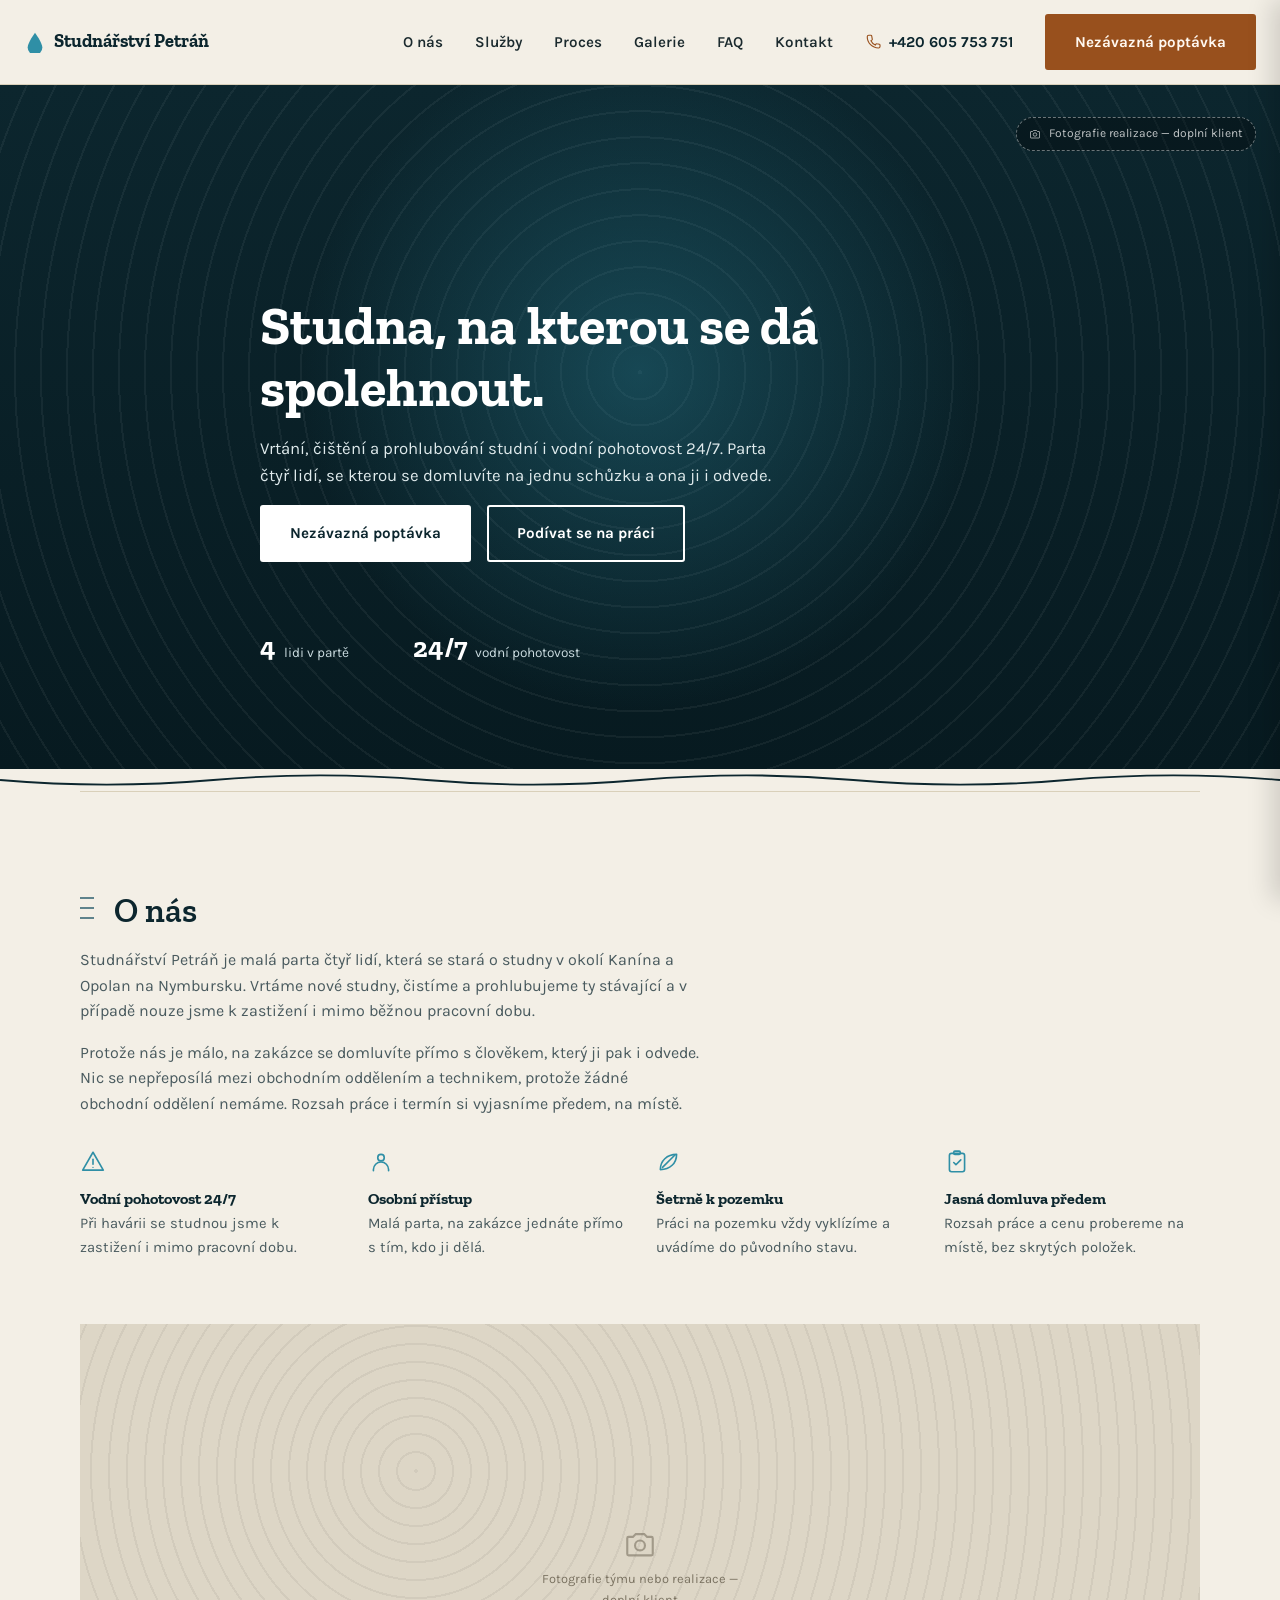
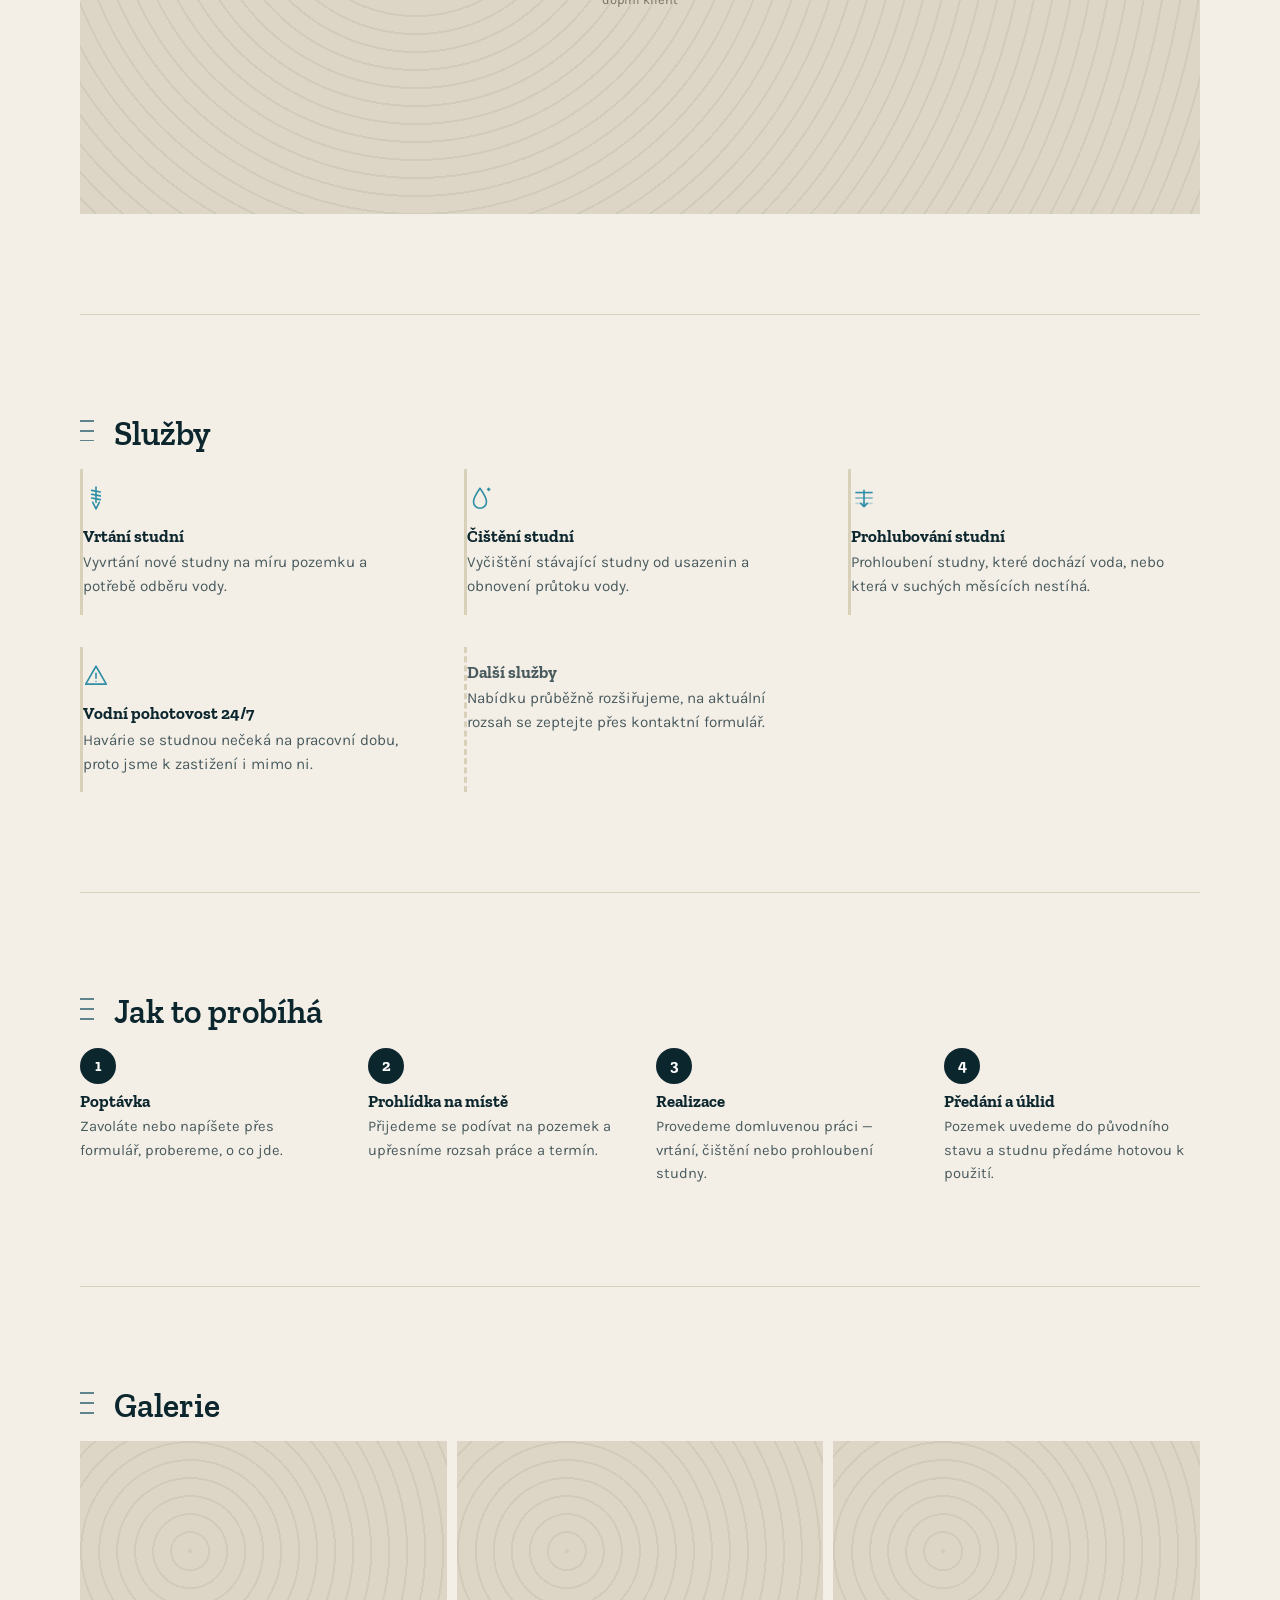
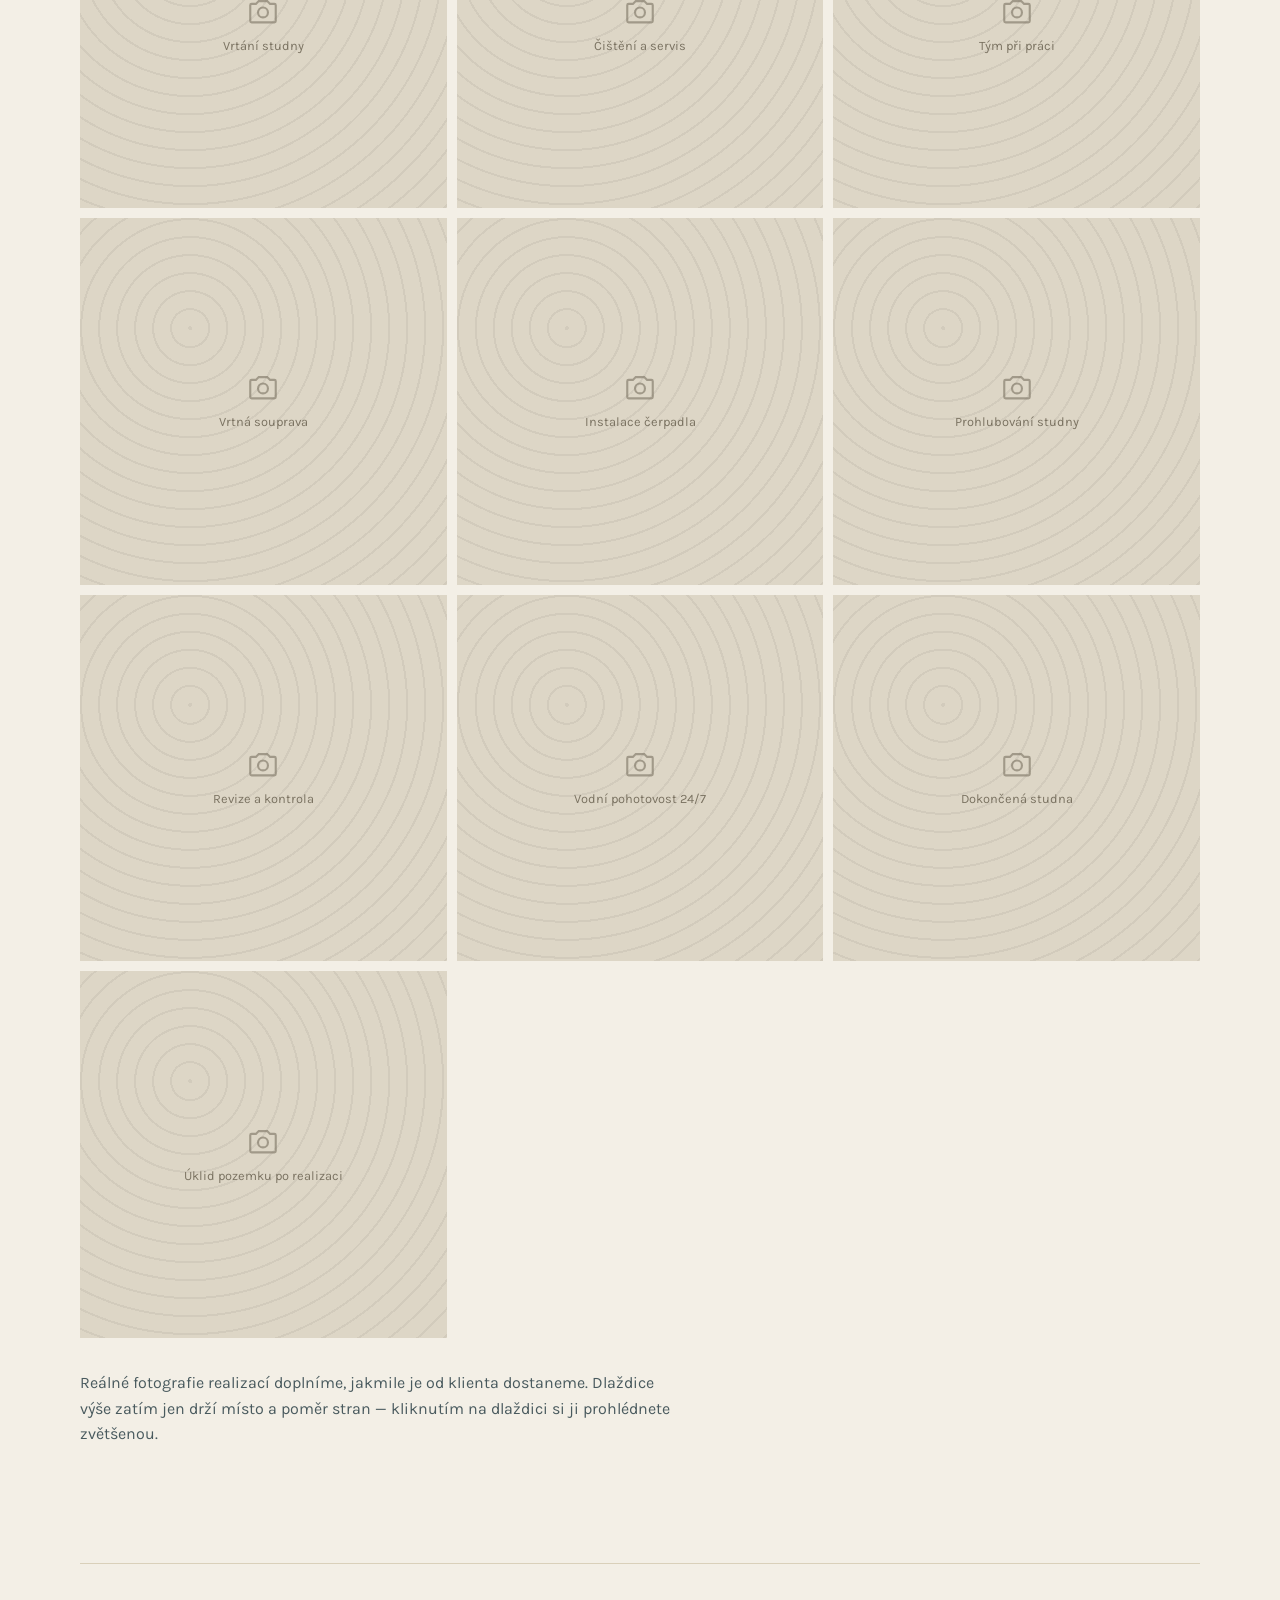
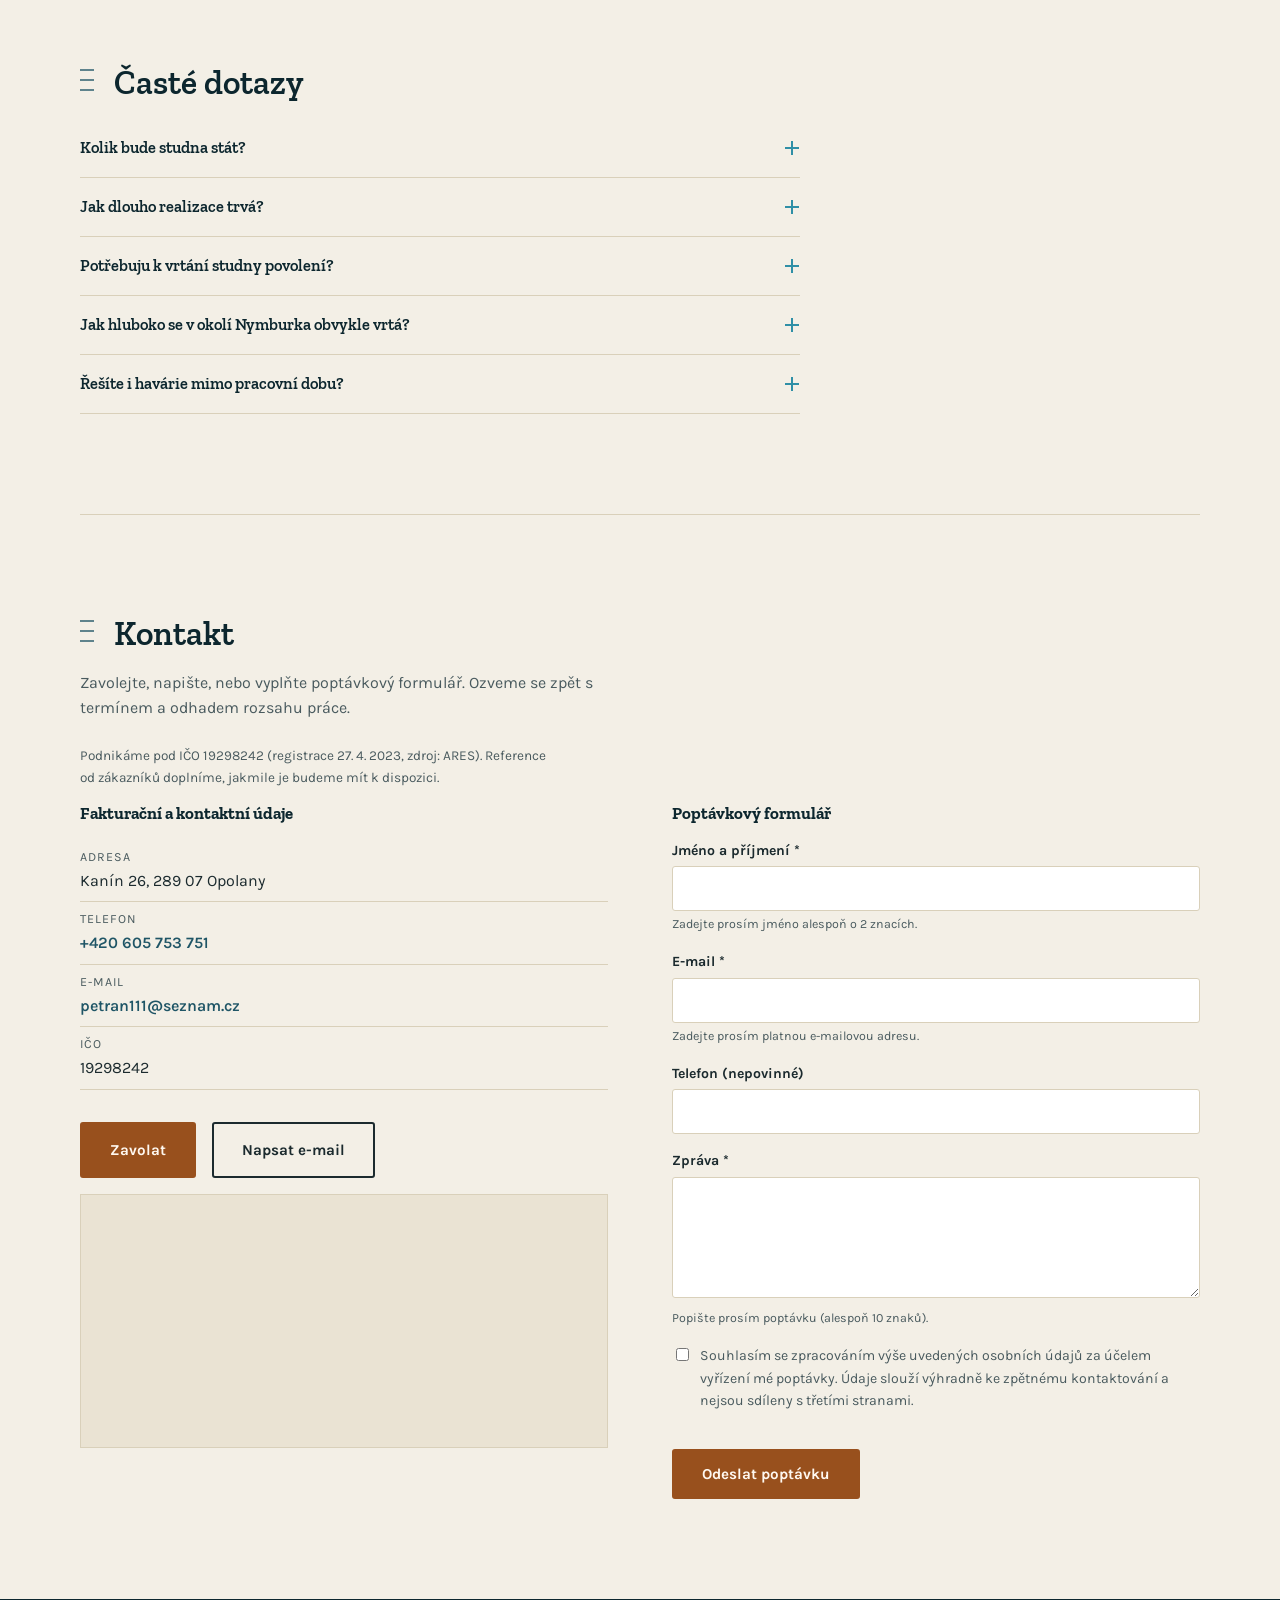
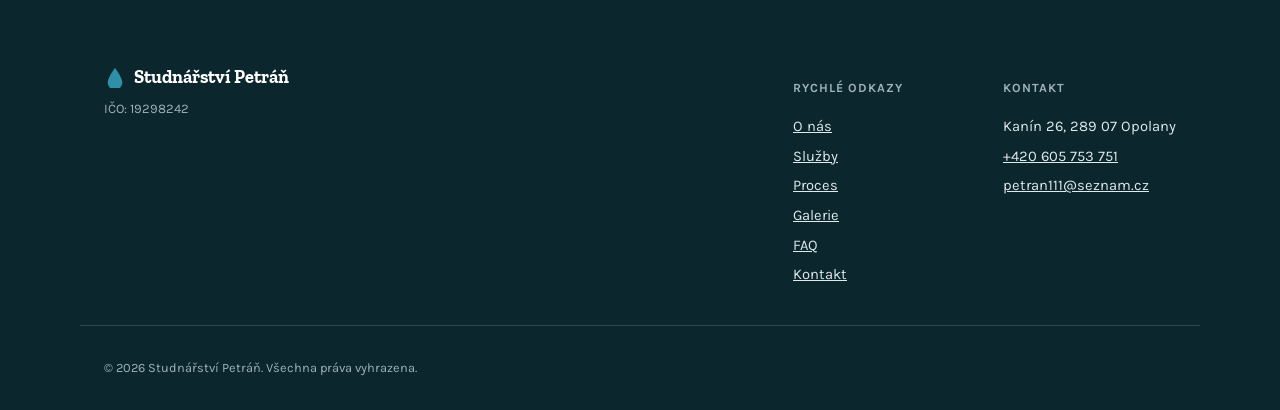
==== index.html @ df868a5e "Galerie: rozšíření na 10 placeholderů + lightbox pro zvětšení fotek Klik na dlaždici v galerii otevř" ====
<!DOCTYPE html>
<html lang="cs">
<head>
<meta charset="UTF-8">
<meta name="viewport" content="width=device-width, initial-scale=1">
<title>Studnářství Petráň — vrtání, čištění a servis studní | Kanín, Nymburk</title>
<meta name="description" content="Studnářství Petráň nabízí vrtání, čištění a prohlubování studní i vodní pohotovost 24/7 v okolí Kanína a Opolan (okres Nymburk). Poptejte konzultaci zdarma.">
<link rel="canonical" href="https://studnarstvipetran.cz/">

<meta property="og:type" content="business.business">
<meta property="og:site_name" content="Studnářství Petráň">
<meta property="og:title" content="Studnářství Petráň — vrtání, čištění a servis studní">
<meta property="og:description" content="Vrtání, čištění a prohlubování studní i vodní pohotovost 24/7. Kanín u Opolan, okres Nymburk.">
<meta property="og:url" content="https://studnarstvipetran.cz/">
<meta property="og:locale" content="cs_CZ">
<meta property="og:image" content="https://studnarstvipetran.cz/og-image.jpg">
<meta property="og:image:width" content="1200">
<meta property="og:image:height" content="630">
<meta name="twitter:card" content="summary_large_image">

<link rel="icon" type="image/svg+xml" href="data:image/svg+xml,%3Csvg xmlns='http://www.w3.org/2000/svg' viewBox='0 0 24 24'%3E%3Cpath fill='%232f8fa6' d='M12 2C12 2 4 13 4 18a8 8 0 0 0 16 0C20 13 12 2 12 2Z'/%3E%3C/svg%3E">

<link rel="preconnect" href="https://fonts.googleapis.com">
<link rel="preconnect" href="https://fonts.gstatic.com" crossorigin>
<link href="https://fonts.googleapis.com/css2?family=Zilla+Slab:wght@500;600;700&family=Karla:wght@400;500;600;700&display=swap" rel="stylesheet">

<link rel="stylesheet" href="style.css">

<script type="application/ld+json">
{
  "@context": "https://schema.org",
  "@type": "LocalBusiness",
  "name": "Studnářství Petráň",
  "telephone": "+420605753751",
  "email": "petran111@seznam.cz",
  "address": {
    "@type": "PostalAddress",
    "streetAddress": "Kanín 26",
    "addressLocality": "Opolany",
    "addressRegion": "Středočeský kraj",
    "postalCode": "289 07",
    "addressCountry": "CZ"
  },
  "areaServed": {
    "@type": "AdministrativeArea",
    "name": "okres Nymburk"
  },
  "url": "https://studnarstvipetran.cz/"
}
</script>
</head>
<body>

<a class="skip-link" href="#hlavni-obsah">Přeskočit na obsah</a>

<svg aria-hidden="true" style="display:none">
  <symbol id="icon-drop" viewBox="0 0 24 24">
    <path d="M12 2C12 2 4 13 4 18a8 8 0 0 0 16 0C20 13 12 2 12 2Z"/>
  </symbol>
  <symbol id="icon-camera" viewBox="0 0 24 24">
    <path fill="none" stroke="currentColor" stroke-width="1.5" d="M4 7h3l2-2h6l2 2h3a1 1 0 0 1 1 1v11a1 1 0 0 1-1 1H4a1 1 0 0 1-1-1V8a1 1 0 0 1 1-1Z"/>
    <circle cx="12" cy="13" r="3.5" fill="none" stroke="currentColor" stroke-width="1.5"/>
  </symbol>
  <symbol id="icon-phone" viewBox="0 0 24 24">
    <path fill="none" stroke="currentColor" stroke-width="1.5" stroke-linecap="round" stroke-linejoin="round" d="M7 3H5a2 2 0 0 0-2 2c0 8.3 6.7 15 15 15 1.1 0 2-.9 2-2v-2a1 1 0 0 0-.8-1l-3.3-.7a1 1 0 0 0-1 .3l-1.2 1.5a12.5 12.5 0 0 1-5.8-5.8l1.5-1.2c.3-.3.4-.7.3-1L8.9 3.8A1 1 0 0 0 7.9 3H7Z"/>
  </symbol>
  <symbol id="icon-drill" viewBox="0 0 24 24">
    <path fill="none" stroke="currentColor" stroke-width="1.5" stroke-linecap="round" stroke-linejoin="round" d="M12 2V16"/>
    <path fill="none" stroke="currentColor" stroke-width="1.5" stroke-linecap="round" stroke-linejoin="round" d="M8 5L16 6.5M8 8.5L16 10M8 12L16 13.5"/>
    <path fill="none" stroke="currentColor" stroke-width="1.5" stroke-linecap="round" stroke-linejoin="round" d="M9 16L12 22L15 16"/>
  </symbol>
  <symbol id="icon-clean" viewBox="0 0 24 24">
    <path fill="none" stroke="currentColor" stroke-width="1.5" stroke-linecap="round" stroke-linejoin="round" d="M12 3C12 3 6 11.5 6 15.5A6 6 0 0 0 18 15.5C18 11.5 12 3 12 3Z"/>
    <path fill="none" stroke="currentColor" stroke-width="1.5" stroke-linecap="round" d="M19 4L21 4M20 3L20 5"/>
  </symbol>
  <symbol id="icon-depth" viewBox="0 0 24 24">
    <path fill="none" stroke="currentColor" stroke-width="1.5" d="M4 7H20"/>
    <path fill="none" stroke="currentColor" stroke-width="1.5" stroke-opacity=".6" d="M4 12H20"/>
    <path fill="none" stroke="currentColor" stroke-width="1.5" stroke-opacity=".3" d="M4 17H20"/>
    <path fill="none" stroke="currentColor" stroke-width="1.5" stroke-linecap="round" stroke-linejoin="round" d="M12 5V20M9 17L12 20L15 17"/>
  </symbol>
  <symbol id="icon-alert" viewBox="0 0 24 24">
    <path fill="none" stroke="currentColor" stroke-width="1.5" stroke-linejoin="round" d="M12 3L21.5 19.5H2.5Z"/>
    <path fill="none" stroke="currentColor" stroke-width="1.5" stroke-linecap="round" d="M12 9.5V14"/>
    <circle cx="12" cy="17" r="0.6" fill="currentColor" stroke="none"/>
  </symbol>
  <symbol id="icon-person" viewBox="0 0 24 24">
    <circle cx="12" cy="8" r="3" fill="none" stroke="currentColor" stroke-width="1.5"/>
    <path fill="none" stroke="currentColor" stroke-width="1.5" stroke-linecap="round" d="M5 20v-1a7 7 0 0 1 14 0v1"/>
  </symbol>
  <symbol id="icon-leaf" viewBox="0 0 24 24">
    <path fill="none" stroke="currentColor" stroke-width="1.5" stroke-linejoin="round" d="M19 5C10 5 4 11 4 19C13 19 19 13 19 5Z"/>
    <path fill="none" stroke="currentColor" stroke-width="1.5" stroke-linecap="round" d="M6 17L17 6"/>
  </symbol>
  <symbol id="icon-clipboard" viewBox="0 0 24 24">
    <rect x="5" y="4" width="14" height="17" rx="2" fill="none" stroke="currentColor" stroke-width="1.5"/>
    <rect x="9" y="2" width="6" height="3" rx="1" fill="none" stroke="currentColor" stroke-width="1.5"/>
    <path fill="none" stroke="currentColor" stroke-width="1.5" stroke-linecap="round" stroke-linejoin="round" d="M9 12.5L11 14.5L15.5 10"/>
  </symbol>
</svg>

<!-- ============ HEADER ============ -->
<header class="site">
  <a class="wordmark" href="#hero">
    <svg class="drop-icon" aria-hidden="true"><use href="#icon-drop"></use></svg>
    Studnářství Petráň
  </a>
  <div class="nav-cta">
    <nav class="desktop-nav" aria-label="Hlavní navigace">
      <a href="#o-nas">O nás</a>
      <a href="#sluzby">Služby</a>
      <a href="#proces">Proces</a>
      <a href="#galerie">Galerie</a>
      <a href="#faq">FAQ</a>
      <a href="#kontakt">Kontakt</a>
    </nav>
    <a href="tel:+420605753751" class="header-phone">
      <svg class="drop-icon" aria-hidden="true"><use href="#icon-phone"></use></svg>
      +420 605 753 751
    </a>
    <a href="#kontakt" class="btn btn-primary">Nezávazná poptávka</a>
    <button class="hamburger" id="hamburger" aria-label="Otevřít menu" aria-expanded="false" aria-controls="mobile-drawer">
      <span></span><span></span><span></span>
    </button>
  </div>
</header>

<div class="drawer-backdrop" id="drawerBackdrop"></div>
<nav class="mobile-drawer" id="mobile-drawer" aria-label="Mobilní navigace" inert>
  <button class="drawer-close" id="drawerClose" aria-label="Zavřít menu">&times;</button>
  <nav>
    <a href="#o-nas">O nás</a>
    <a href="#sluzby">Služby</a>
    <a href="#proces">Proces</a>
    <a href="#galerie">Galerie</a>
    <a href="#faq">FAQ</a>
    <a href="#kontakt">Kontakt</a>
  </nav>
  <a href="tel:+420605753751" class="btn btn-secondary" style="justify-content:center;">Zavolat +420 605 753 751</a>
  <a href="#kontakt" class="btn btn-primary">Nezávazná poptávka</a>
</nav>

<a href="tel:+420605753751" class="sticky-call" id="stickyCall">
  <svg aria-hidden="true" style="width:1.3em;height:1.3em;"><use href="#icon-phone"></use></svg>
  <span><strong>Zavolat</strong> — pohotovost 24/7</span>
</a>

<main id="hlavni-obsah">

<!-- ============ HERO ============ -->
<section class="hero" id="hero">
  <div class="hero-bg" aria-hidden="true"></div>
  <div class="hero-placeholder-tag">
    <svg class="drop-icon" aria-hidden="true" style="width:1em;height:1em;"><use href="#icon-camera"></use></svg>
    Fotografie realizace — doplní klient
  </div>
  <div class="container">
    <h1>Studna, na kterou se dá spolehnout.</h1>
    <p class="lead">Vrtání, čištění a prohlubování studní i vodní pohotovost 24/7. Parta čtyř lidí, se kterou se domluvíte na jednu schůzku a ona ji i odvede.</p>
    <div class="cta-row">
      <a href="#kontakt" class="btn" style="background:#fff;color:#0c262e;">Nezávazná poptávka</a>
      <a href="#galerie" class="btn btn-secondary" style="border-color:#fff;color:#fff;">Podívat se na práci</a>
    </div>
    <div class="stat-strip">
      <div class="stat"><span class="num">4</span><span class="label">lidi v partě</span></div>
      <div class="stat"><span class="num">24/7</span><span class="label">vodní pohotovost</span></div>
    </div>
  </div>
</section>

<svg class="ripple-divider" viewBox="0 0 1200 24" preserveAspectRatio="none" aria-hidden="true">
  <path d="M0 12 Q 100 22 200 12 T 400 12 T 600 12 T 800 12 T 1000 12 T 1200 12" fill="none" stroke="currentColor" stroke-width="2"></path>
</svg>

<!-- ============ ABOUT ============ -->
<section class="section container" id="o-nas">
  <h2>O nás</h2>
  <p>Studnářství Petráň je malá parta čtyř lidí, která se stará o studny v okolí Kanína a Opolan na Nymbursku. Vrtáme nové studny, čistíme a prohlubujeme ty stávající a v případě nouze jsme k zastižení i mimo běžnou pracovní dobu.</p>
  <p>Protože nás je málo, na zakázce se domluvíte přímo s člověkem, který ji pak i odvede. Nic se nepřeposílá mezi obchodním oddělením a technikem, protože žádné obchodní oddělení nemáme. Rozsah práce i termín si vyjasníme předem, na místě.</p>

  <div class="value-grid">
    <div>
      <svg class="drop-icon" aria-hidden="true"><use href="#icon-alert"></use></svg>
      <h3>Vodní pohotovost 24/7</h3>
      <p>Při havárii se studnou jsme k zastižení i mimo pracovní dobu.</p>
    </div>
    <div>
      <svg class="drop-icon" aria-hidden="true"><use href="#icon-person"></use></svg>
      <h3>Osobní přístup</h3>
      <p>Malá parta, na zakázce jednáte přímo s tím, kdo ji dělá.</p>
    </div>
    <div>
      <svg class="drop-icon" aria-hidden="true"><use href="#icon-leaf"></use></svg>
      <h3>Šetrně k pozemku</h3>
      <p>Práci na pozemku vždy vyklízíme a uvádíme do původního stavu.</p>
    </div>
    <div>
      <svg class="drop-icon" aria-hidden="true"><use href="#icon-clipboard"></use></svg>
      <h3>Jasná domluva předem</h3>
      <p>Rozsah práce a cenu probereme na místě, bez skrytých položek.</p>
    </div>
  </div>

  <div class="photo-placeholder about-photo">
    <svg aria-hidden="true"><use href="#icon-camera"></use></svg>
    <span>Fotografie týmu nebo realizace — doplní klient</span>
  </div>
</section>

<!-- ============ SERVICES ============ -->
<section class="section container" id="sluzby">
  <h2>Služby</h2>
  <div class="text-card-grid">
    <div class="text-card">
      <svg class="drop-icon" aria-hidden="true"><use href="#icon-drill"></use></svg>
      <h3>Vrtání studní</h3>
      <p>Vyvrtání nové studny na míru pozemku a potřebě odběru vody.</p>
    </div>
    <div class="text-card">
      <svg class="drop-icon" aria-hidden="true"><use href="#icon-clean"></use></svg>
      <h3>Čištění studní</h3>
      <p>Vyčištění stávající studny od usazenin a obnovení průtoku vody.</p>
    </div>
    <div class="text-card">
      <svg class="drop-icon" aria-hidden="true"><use href="#icon-depth"></use></svg>
      <h3>Prohlubování studní</h3>
      <p>Prohloubení studny, které dochází voda, nebo která v suchých měsících nestíhá.</p>
    </div>
    <div class="text-card">
      <svg class="drop-icon" aria-hidden="true"><use href="#icon-alert"></use></svg>
      <h3>Vodní pohotovost 24/7</h3>
      <p>Havárie se studnou nečeká na pracovní dobu, proto jsme k zastižení i mimo ni.</p>
    </div>
    <div class="text-card placeholder-card">
      <h3>Další služby</h3>
      <p>Nabídku průběžně rozšiřujeme, na aktuální rozsah se zeptejte přes kontaktní formulář.</p>
    </div>
  </div>
</section>

<!-- ============ PROCES ============ -->
<section class="section container" id="proces">
  <h2>Jak to probíhá</h2>
  <div class="process-grid">
    <div class="process-step">
      <span class="step-num">1</span>
      <h3>Poptávka</h3>
      <p>Zavoláte nebo napíšete přes formulář, probereme, o co jde.</p>
    </div>
    <div class="process-step">
      <span class="step-num">2</span>
      <h3>Prohlídka na místě</h3>
      <p>Přijedeme se podívat na pozemek a upřesníme rozsah práce a termín.</p>
    </div>
    <div class="process-step">
      <span class="step-num">3</span>
      <h3>Realizace</h3>
      <p>Provedeme domluvenou práci — vrtání, čištění nebo prohloubení studny.</p>
    </div>
    <div class="process-step">
      <span class="step-num">4</span>
      <h3>Předání a úklid</h3>
      <p>Pozemek uvedeme do původního stavu a studnu předáme hotovou k použití.</p>
    </div>
  </div>
</section>

<!-- ============ GALLERY ============ -->
<section class="section container" id="galerie">
  <h2>Galerie</h2>
  <div class="media-grid">
    <button type="button" class="photo-placeholder img gallery-item" data-caption="Vrtání studny"><svg aria-hidden="true"><use href="#icon-camera"></use></svg><span>Vrtání studny</span></button>
    <button type="button" class="photo-placeholder img gallery-item" data-caption="Čištění a servis"><svg aria-hidden="true"><use href="#icon-camera"></use></svg><span>Čištění a servis</span></button>
    <button type="button" class="photo-placeholder img gallery-item" data-caption="Tým při práci"><svg aria-hidden="true"><use href="#icon-camera"></use></svg><span>Tým při práci</span></button>
    <button type="button" class="photo-placeholder img gallery-item" data-caption="Vrtná souprava"><svg aria-hidden="true"><use href="#icon-camera"></use></svg><span>Vrtná souprava</span></button>
    <button type="button" class="photo-placeholder img gallery-item" data-caption="Instalace čerpadla"><svg aria-hidden="true"><use href="#icon-camera"></use></svg><span>Instalace čerpadla</span></button>
    <button type="button" class="photo-placeholder img gallery-item" data-caption="Prohlubování studny"><svg aria-hidden="true"><use href="#icon-camera"></use></svg><span>Prohlubování studny</span></button>
    <button type="button" class="photo-placeholder img gallery-item" data-caption="Revize a kontrola"><svg aria-hidden="true"><use href="#icon-camera"></use></svg><span>Revize a kontrola</span></button>
    <button type="button" class="photo-placeholder img gallery-item" data-caption="Vodní pohotovost 24/7"><svg aria-hidden="true"><use href="#icon-camera"></use></svg><span>Vodní pohotovost 24/7</span></button>
    <button type="button" class="photo-placeholder img gallery-item" data-caption="Dokončená studna"><svg aria-hidden="true"><use href="#icon-camera"></use></svg><span>Dokončená studna</span></button>
    <button type="button" class="photo-placeholder img gallery-item" data-caption="Úklid pozemku po realizaci"><svg aria-hidden="true"><use href="#icon-camera"></use></svg><span>Úklid pozemku po realizaci</span></button>
  </div>
  <p style="max-width:60ch;">Reálné fotografie realizací doplníme, jakmile je od klienta dostaneme. Dlaždice výše zatím jen drží místo a poměr stran — kliknutím na dlaždici si ji prohlédnete zvětšenou.</p>
</section>

<div class="lightbox" id="lightbox" hidden>
  <div class="lightbox-backdrop" data-lightbox-close></div>
  <div class="lightbox-dialog" role="dialog" aria-modal="true" aria-label="Zvětšená fotografie">
    <button type="button" class="lightbox-close" id="lightboxClose" data-lightbox-close aria-label="Zavřít zvětšenou fotografii">&times;</button>
    <div class="lightbox-content" id="lightboxContent"></div>
    <p class="lightbox-caption" id="lightboxCaption"></p>
  </div>
</div>

<!-- ============ FAQ ============ -->
<section class="section container" id="faq">
  <h2>Časté dotazy</h2>
  <div class="faq-list">
    <details class="faq-item">
      <summary>Kolik bude studna stát?<span class="faq-toggle" aria-hidden="true"></span></summary>
      <p>Cenu upřesníme až po prohlídce pozemku — záleží na hloubce, typu podloží a přístupu pro techniku. Orientační rozpočet dostanete na místě zdarma.</p>
    </details>
    <details class="faq-item">
      <!-- OTEVŘENO: čeká na klienta — upřesnit orientační rozmezí ve dnech podle typu zakázky -->
      <summary>Jak dlouho realizace trvá?<span class="faq-toggle" aria-hidden="true"></span></summary>
      <p>Doba realizace záleží na typu zakázky a hloubce studny. Přesný odhad dostanete po prohlídce na místě.</p>
    </details>
    <details class="faq-item">
      <!-- OTEVŘENO: čeká na klienta — potvrdit, jaké ohlášení/povolení klient v praxi s zákazníky řeší a u koho (vodoprávní úřad apod.) -->
      <summary>Potřebuju k vrtání studny povolení?<span class="faq-toggle" aria-hidden="true"></span></summary>
      <p>Podle typu a hloubky studny se požadavky na ohlášení nebo povolení liší. Probereme to konkrétně při prohlídce pozemku.</p>
    </details>
    <details class="faq-item">
      <!-- OTEVŘENO: čeká na klienta — reálná zkušenost s obvyklou hloubkou vrtu v okolí Nymburka -->
      <summary>Jak hluboko se v okolí Nymburka obvykle vrtá?<span class="faq-toggle" aria-hidden="true"></span></summary>
      <p>Hloubka se liší podle konkrétního pozemku a podloží. Orientační odhad dáme po prohlídce na místě.</p>
    </details>
    <details class="faq-item">
      <summary>Řešíte i havárie mimo pracovní dobu?<span class="faq-toggle" aria-hidden="true"></span></summary>
      <p>Ano — vodní pohotovost běží 24/7. Při havárii nás zastihnete i mimo běžnou pracovní dobu na telefonu <a href="tel:+420605753751">+420 605 753 751</a>.</p>
    </details>
  </div>
</section>

<!-- ============ CONTACT ============ -->
<section class="section container" id="kontakt">
  <h2>Kontakt</h2>
  <p style="max-width:560px;">Zavolejte, napište, nebo vyplňte poptávkový formulář. Ozveme se zpět s termínem a odhadem rozsahu práce.</p>
  <p class="trust-note">Podnikáme pod IČO 19298242 (registrace 27. 4. 2023, zdroj: ARES). Reference od zákazníků doplníme, jakmile je budeme mít k dispozici.</p>

  <div class="contact-grid">
    <div>
      <h3>Fakturační a kontaktní údaje</h3>
      <ul class="contact-list">
        <li><span class="label">Adresa</span>Kanín 26, 289 07 Opolany</li>
        <li><span class="label">Telefon</span><a href="tel:+420605753751">+420 605 753 751</a></li>
        <li><span class="label">E-mail</span><a href="mailto:petran111@seznam.cz">petran111@seznam.cz</a></li>
        <li><span class="label">IČO</span>19298242</li>
      </ul>
      <div class="cta-row">
        <a href="tel:+420605753751" class="btn btn-primary">Zavolat</a>
        <a href="mailto:petran111@seznam.cz" class="btn btn-secondary">Napsat e-mail</a>
      </div>
      <div class="map-placeholder">
        <iframe title="Mapa — Kanín 26, Opolany" loading="lazy" referrerpolicy="no-referrer-when-downgrade"
          src="https://www.google.com/maps?q=Kan%C3%ADn+26%2C+289+07+Opolany&output=embed"></iframe>
      </div>
    </div>

    <div>
      <h3>Poptávkový formulář</h3>
      <form class="pattern" id="poptavkaForm" novalidate>
        <input class="honeypot" type="text" name="predmet_web" tabindex="-1" autocomplete="off" aria-hidden="true">
        <div class="field">
          <label for="jmeno">Jméno a příjmení *</label>
          <input type="text" id="jmeno" name="jmeno" required minlength="2">
          <div class="hint">Zadejte prosím jméno alespoň o 2 znacích.</div>
        </div>
        <div class="field">
          <label for="email">E-mail *</label>
          <input type="email" id="email" name="email" required>
          <div class="hint">Zadejte prosím platnou e-mailovou adresu.</div>
        </div>
        <div class="field">
          <label for="telefon">Telefon (nepovinné)</label>
          <input type="tel" id="telefon" name="telefon">
        </div>
        <div class="field">
          <label for="zprava">Zpráva *</label>
          <textarea id="zprava" name="zprava" rows="5" required minlength="10"></textarea>
          <div class="hint">Popište prosím poptávku (alespoň 10 znaků).</div>
        </div>
        <div class="field consent">
          <input type="checkbox" id="souhlas" name="souhlas" required>
          <label for="souhlas" style="font-weight:400;">Souhlasím se zpracováním výše uvedených osobních údajů za účelem vyřízení mé poptávky. Údaje slouží výhradně ke zpětnému kontaktování a nejsou sdíleny s třetími stranami.</label>
        </div>
        <button class="btn btn-primary" type="submit" id="submitBtn">Odeslat poptávku</button>
        <p class="form-status" id="formStatus" role="status" hidden></p>
      </form>
    </div>
  </div>
</section>

</main>

<!-- ============ FOOTER ============ -->
<footer class="site">
  <div class="container footer-top">
    <div>
      <a class="wordmark" href="#hero">
        <svg class="drop-icon" aria-hidden="true"><use href="#icon-drop"></use></svg>
        Studnářství Petráň
      </a>
      <div class="legal">IČO: 19298242</div>
    </div>
    <div class="footer-links">
      <div>
        <h4>Rychlé odkazy</h4>
        <ul>
          <li><a href="#o-nas">O nás</a></li>
          <li><a href="#sluzby">Služby</a></li>
          <li><a href="#proces">Proces</a></li>
          <li><a href="#galerie">Galerie</a></li>
          <li><a href="#faq">FAQ</a></li>
          <li><a href="#kontakt">Kontakt</a></li>
        </ul>
      </div>
      <div>
        <h4>Kontakt</h4>
        <ul>
          <li>Kanín 26, 289 07 Opolany</li>
          <li><a href="tel:+420605753751">+420 605 753 751</a></li>
          <li><a href="mailto:petran111@seznam.cz">petran111@seznam.cz</a></li>
        </ul>
      </div>
    </div>
  </div>
  <div class="container copyright">© 2026 Studnářství Petráň. Všechna práva vyhrazena.</div>
</footer>

<script src="script.js"></script>
</body>
</html>
---- style.css ----
/*
  Studnářství Petráň — design systém
  Motiv: kapka vody (zadal klient) + doplňkový motiv hloubkové rysky (vrtná souprava / měřicí pásmo).
  Paleta: hluboká studniční modř + vápencový kámen + měděná/rezavá CTA (pažnice, staré pumpy) — vědomě mimo
  generický modro-fialový gradient a glassmorphism.
*/

/* Fonts (Zilla Slab / Karla) are loaded via <link> in index.html <head> for performance — not @import. */

:root{
  --bg:#f3efe6;
  --bg-alt:#eae3d3;
  --surface:#ffffff;
  --fg:#1b2a2e;
  --muted:#495a5e;
  --line:#d9d0ba;

  --well-900:#0c262e;
  --well-800:#123844;
  --well-600:#1f5566;

  --drop:#2f8fa6;
  --drop-soft:#bfe0e8;

  --accent:#98501d;
  --accent-dark:#7d4118;
  --accent-fg:#fff8f0;

  --font-heading:'Zilla Slab', Georgia, 'Times New Roman', serif;
  --font-body:'Karla', system-ui, -apple-system, sans-serif;

  --container:1120px;
  --pad:24px;
  --space-xs:8px; --space-sm:16px; --space-md:32px;
  --space-lg:64px; --space-xl:100px;

  --radius:3px;
}

*{box-sizing:border-box;}
html{scroll-behavior:smooth;}
body{
  margin:0;
  font-family:var(--font-body);
  color:var(--fg);
  background:var(--bg);
  line-height:1.6;
  font-size:16px;
}
h1,h2,h3{font-family:var(--font-heading); font-weight:600; margin:0 0 var(--space-sm); line-height:1.15; color:var(--well-900);}
h1{font-size:clamp(2.1rem,4.6vw,3.4rem); font-weight:700;}
h2{font-size:clamp(1.6rem,3vw,2.1rem);}
h3{font-size:1.05rem; font-weight:700;}
p{margin:0 0 var(--space-sm); color:var(--muted); max-width:62ch;}
a{color:var(--well-600);}
a:focus-visible, button:focus-visible, input:focus-visible, textarea:focus-visible, .pill:focus-visible{
  outline:3px solid var(--drop); outline-offset:2px;
}
img{max-width:100%; display:block;}
.container{max-width:var(--container); margin:0 auto; padding:0 var(--pad);}
.section{padding:var(--space-xl) 0; border-top:1px solid var(--line);}

.skip-link{
  position:absolute; left:-9999px; top:0; background:var(--well-900); color:#fff;
  padding:10px 18px; z-index:200; border-radius:0 0 var(--radius) 0;
}
.skip-link:focus{left:0;}

/* ---------- buttons ---------- */
.btn{
  display:inline-flex; align-items:center; gap:8px;
  padding:14px 28px; border-radius:var(--radius); font-weight:700; text-decoration:none;
  border:2px solid transparent; font-size:.95rem; font-family:var(--font-body);
  cursor:pointer; transition:transform .12s ease, background-color .12s ease;
}
.btn-primary{background:var(--accent); color:var(--accent-fg); border-color:var(--accent);}
.btn-primary:hover{background:var(--accent-dark); border-color:var(--accent-dark);}
.btn-secondary{background:transparent; color:inherit; border-color:currentColor;}
.btn-secondary:hover{background:rgba(255,255,255,.08);}
.btn:active{transform:translateY(1px);}
.cta-row{display:flex; gap:var(--space-sm); flex-wrap:wrap;}

/* ---------- water-drop icon (signature motif) ---------- */
.drop-icon{width:1em; height:1em; fill:currentColor; flex-shrink:0;}
.value-grid .drop-icon, .text-card .drop-icon{width:26px; height:26px; color:var(--drop); margin-bottom:var(--space-xs);}

/* ---------- depth-tick motif (secondary, next to H2) ---------- */
.section h2{position:relative; padding-left:34px;}
.section h2::before{
  content:"";
  position:absolute; left:0; top:.15em; bottom:.35em; width:14px;
  background-image:repeating-linear-gradient(to bottom, var(--well-600) 0 2px, transparent 2px 10px);
  opacity:.7;
}

/* ---------- HEADER ---------- */
header.site{
  position:sticky; top:0; z-index:50; background:var(--bg);
  display:flex; align-items:center; justify-content:space-between;
  padding:14px var(--pad); border-bottom:1px solid var(--line);
}
.wordmark{display:flex; align-items:center; gap:8px; text-decoration:none; color:var(--well-900); font-family:var(--font-heading); font-weight:700; font-size:1.15rem;}
.wordmark .drop-icon{width:22px; height:22px; color:var(--drop);}
header.site nav.desktop-nav{display:flex; gap:var(--space-md); flex-wrap:wrap;}
header.site nav.desktop-nav a{text-decoration:none; font-weight:600; font-size:.95rem; color:var(--fg);}
header.site nav.desktop-nav a:hover{color:var(--drop);}
header.site .nav-cta{display:flex; align-items:center; gap:var(--space-md);}

.header-phone{display:none; align-items:center; gap:6px; text-decoration:none; font-weight:700; font-size:.95rem; color:var(--well-900); white-space:nowrap;}
.header-phone .drop-icon{width:18px; height:18px; color:var(--accent);}
@media (min-width:861px){ .header-phone{display:inline-flex;} }

.hamburger{display:none; background:none; border:0; padding:8px; cursor:pointer;}
.hamburger span{display:block; width:24px; height:2px; background:var(--well-900); margin:5px 0;}

.mobile-drawer{
  position:fixed; inset:0 0 0 auto; width:min(78vw,320px); background:var(--surface);
  transform:translateX(100%); transition:transform .22s ease; z-index:100;
  box-shadow:-8px 0 24px rgba(0,0,0,.15); padding:var(--space-md);
  display:flex; flex-direction:column; gap:var(--space-md);
}
.mobile-drawer.open{transform:translateX(0);}
.mobile-drawer nav{display:flex; flex-direction:column; gap:var(--space-sm);}
.mobile-drawer a{text-decoration:none; color:var(--fg); font-weight:700; font-size:1.1rem;}
.drawer-close{align-self:flex-end; background:none; border:0; font-size:1.6rem; cursor:pointer; color:var(--muted);}
.drawer-backdrop{position:fixed; inset:0; background:rgba(12,38,46,.45); z-index:90; opacity:0; pointer-events:none; transition:opacity .2s ease;}
.drawer-backdrop.open{opacity:1; pointer-events:auto;}

/* ---------- HERO ---------- */
.hero{position:relative; min-height:76vh; display:flex; align-items:flex-end; color:#fff; overflow:hidden;}
.hero-bg{
  position:absolute; inset:0;
  background:
    radial-gradient(circle at 50% 42%, rgba(47,143,166,.35), transparent 45%),
    repeating-radial-gradient(circle at 50% 42%, rgba(255,255,255,.05) 0 2px, transparent 2px 26px),
    linear-gradient(180deg, var(--well-900) 0%, #071a20 100%);
}
.hero-placeholder-tag{
  position:absolute; top:var(--space-md); right:var(--pad); z-index:2;
  display:flex; align-items:center; gap:8px; font-size:.75rem; color:rgba(255,255,255,.75);
  background:rgba(0,0,0,.3); padding:6px 12px; border-radius:999px; border:1px dashed rgba(255,255,255,.4);
}
.hero .container{position:relative; z-index:1; padding-bottom:var(--space-xl);}
.hero h1{color:#fff; max-width:760px;}
.hero p.lead{color:#dfeaec; max-width:520px; font-size:1.05rem;}
.stat-strip{display:flex; gap:var(--space-lg); margin-top:var(--space-lg); flex-wrap:wrap;}
.stat-strip .stat{display:flex; align-items:baseline; gap:8px;}
.stat-strip .num{font-family:var(--font-heading); font-size:1.7rem; font-weight:700; color:#fff;}
.stat-strip .label{font-size:.85rem; color:#c9dade;}

.ripple-divider{display:block; width:100%; height:22px; color:var(--well-900);}

/* ---------- STICKY CALL CTA (mobile) ---------- */
.sticky-call{
  position:fixed; left:12px; right:12px; bottom:12px; z-index:60;
  display:flex; align-items:center; justify-content:center; gap:10px;
  background:var(--accent); color:var(--accent-fg); text-decoration:none;
  padding:14px 20px; border-radius:var(--radius); font-size:.95rem;
  box-shadow:0 6px 18px rgba(0,0,0,.28);
}
.sticky-call:hover{background:var(--accent-dark);}
.sticky-call strong{font-family:var(--font-heading);}
@media (min-width:861px){ .sticky-call{display:none;} }

/* ---------- ABOUT / VALUE GRID ---------- */
.value-grid{display:grid; grid-template-columns:repeat(4,1fr); gap:var(--space-md); margin:var(--space-md) 0 var(--space-lg);}
.value-grid h3{margin-bottom:4px; font-size:1rem;}
.value-grid p{font-size:.92rem; margin:0;}

.photo-placeholder{
  background:
    repeating-radial-gradient(circle at 30% 30%, rgba(0,0,0,.05) 0 2px, transparent 2px 18px),
    #ddd6c6;
  display:flex; flex-direction:column; align-items:center; justify-content:center;
  gap:8px; color:#7a7261; text-align:center; padding:var(--space-sm);
}
.photo-placeholder svg{width:34px; height:34px; opacity:.6;}
.photo-placeholder span{font-size:.8rem; max-width:26ch;}
.about-photo{aspect-ratio:16/7;}

/* ---------- SERVICES ---------- */
.text-card-grid{display:grid; grid-template-columns:repeat(3,1fr); gap:var(--space-md);}
.text-card{padding:var(--space-sm) var(--space-sm) var(--space-sm) 0; border-left:3px solid var(--line);}
.text-card.placeholder-card{border-left-style:dashed; color:var(--muted);}
.text-card.placeholder-card h3{color:var(--muted);}
.text-card h3{margin-bottom:4px;}
.text-card p{font-size:.95rem; margin:0;}

/* ---------- PROCES ---------- */
.process-grid{display:grid; grid-template-columns:repeat(4,1fr); gap:var(--space-md);}
.process-step{
  opacity:0; transform:translateX(-32px);
  transition:opacity .4s ease, transform .4s ease;
}
.process-step.is-visible{opacity:1; transform:translateX(0);}
.process-step:nth-child(2){transition-delay:.3s;}
.process-step:nth-child(3){transition-delay:.6s;}
.process-step:nth-child(4){transition-delay:.9s;}
.step-num{
  display:flex; align-items:center; justify-content:center;
  width:36px; height:36px; border-radius:50%; background:var(--well-900); color:#fff;
  font-family:var(--font-heading); font-weight:700; margin-bottom:var(--space-xs);
}
.process-step h3{margin-bottom:4px;}
.process-step p{font-size:.92rem; margin:0;}

/* ---------- GALLERY ---------- */
.media-grid{display:grid; grid-template-columns:repeat(3,1fr); gap:10px; margin-bottom:var(--space-md);}
.media-grid .img{aspect-ratio:1/1;}
.gallery-item{border:0; margin:0; font:inherit; width:100%; cursor:pointer; appearance:none;}
.gallery-item:hover, .gallery-item:focus-visible{outline:2px solid var(--well-900); outline-offset:2px;}

.lightbox{position:fixed; inset:0; z-index:300; display:flex; align-items:center; justify-content:center; padding:var(--space-md);}
.lightbox[hidden]{display:none;}
.lightbox-backdrop{position:absolute; inset:0; background:rgba(12,38,46,.86);}
.lightbox-dialog{position:relative; z-index:1; max-width:min(90vw,640px); width:100%; background:var(--bg); border-radius:var(--radius); padding:var(--space-md); box-shadow:0 20px 60px rgba(0,0,0,.4);}
.lightbox-close{
  position:absolute; top:-16px; right:-16px; width:40px; height:40px; border-radius:50%; border:0;
  background:var(--well-900); color:#fff; font-size:1.6rem; line-height:1; cursor:pointer;
  display:flex; align-items:center; justify-content:center;
}
.lightbox-close:hover, .lightbox-close:focus-visible{background:var(--accent-dark);}
.lightbox-content{aspect-ratio:4/3;}
.lightbox-content .photo-placeholder{width:100%; height:100%;}
.lightbox-content .photo-placeholder svg{width:56px; height:56px;}
.lightbox-content img{width:100%; height:100%; object-fit:contain; display:block; border-radius:6px;}
.lightbox-caption{margin:var(--space-sm) 0 0; text-align:center; font-weight:600; color:var(--well-900);}

/* ---------- FAQ ---------- */
.faq-list{max-width:72ch;}
.faq-item{border-bottom:1px solid var(--line); padding:var(--space-sm) 0;}
.faq-item summary{
  display:flex; align-items:center; justify-content:space-between; gap:var(--space-sm);
  cursor:pointer; list-style:none; font-family:var(--font-heading); font-weight:600;
  color:var(--well-900); font-size:1.02rem;
}
.faq-item summary::-webkit-details-marker{display:none;}
.faq-toggle{position:relative; width:16px; height:16px; flex-shrink:0;}
.faq-toggle::before, .faq-toggle::after{
  content:""; position:absolute; background:var(--drop); top:50%; left:50%;
  transform:translate(-50%,-50%);
}
.faq-toggle::before{width:14px; height:2px;}
.faq-toggle::after{width:2px; height:14px; transition:transform .15s ease;}
.faq-item[open] .faq-toggle::after{transform:translate(-50%,-50%) rotate(90deg);}
.faq-item p{margin:var(--space-xs) 0 0; font-size:.95rem;}

.trust-note{font-size:.85rem; color:var(--muted); max-width:60ch; padding-top:var(--space-xs);}

/* ---------- CONTACT ---------- */
.contact-grid{display:grid; grid-template-columns:1fr 1fr; gap:var(--space-lg);}
.contact-list{list-style:none; margin:0 0 var(--space-md); padding:0;}
.contact-list li{padding:var(--space-xs) 0; border-bottom:1px solid var(--line);}
.contact-list .label{font-size:.78rem; color:var(--muted); text-transform:uppercase; letter-spacing:.08em; display:block;}
.contact-list a{text-decoration:none; font-weight:600;}
.map-placeholder{
  background:var(--bg-alt); border:1px solid var(--line); min-height:220px;
  display:flex; align-items:center; justify-content:center; color:var(--muted);
  margin-top:var(--space-sm); text-align:center; padding:var(--space-sm); font-size:.9rem;
}
.map-placeholder iframe{width:100%; height:220px; border:0;}

form.pattern .honeypot{position:absolute; left:-9999px; opacity:0;}
form.pattern label{display:block; font-size:.88rem; margin-bottom:4px; font-weight:700;}
form.pattern .field{margin-bottom:var(--space-sm);}
form.pattern input, form.pattern textarea{
  width:100%; padding:12px; border:1px solid var(--line); border-radius:var(--radius);
  font-family:inherit; font-size:1rem; background:var(--surface); color:var(--fg);
}
form.pattern input:invalid[data-touched="true"], form.pattern textarea:invalid[data-touched="true"]{
  border-color:var(--accent);
}
form.pattern .hint{font-size:.78rem; color:var(--muted); margin-top:4px;}
form.pattern .hint.error{color:var(--accent-dark); font-weight:600;}
form.pattern .consent{display:flex; gap:8px; align-items:flex-start; font-size:.85rem; color:var(--muted); margin-bottom:var(--space-md);}
form.pattern .consent input{width:auto; margin-top:3px;}
.form-status{
  margin-top:var(--space-sm); font-weight:700; padding:12px 16px; border-radius:var(--radius);
  border-left:4px solid transparent;
}
.form-status.loading{background:var(--bg-alt); border-left-color:var(--well-600); color:var(--well-900);}
.form-status.success{background:#eaf5ee; border-left-color:#2f7a4f; color:#215c39;}
.form-status.error{background:#faece3; border-left-color:var(--accent-dark); color:var(--accent-dark);}
.form-status[hidden]{display:none;}
.btn[disabled]{opacity:.7; cursor:not-allowed;}

/* ---------- FOOTER ---------- */
footer.site{background:var(--well-900); color:#dfeaec; padding:var(--space-lg) 0 var(--space-md);}
footer.site a{color:#dfeaec;}
.footer-top{display:flex; justify-content:space-between; flex-wrap:wrap; gap:var(--space-lg); margin-bottom:var(--space-md);}
.footer-top .wordmark{color:#fff;}
.footer-top .legal{color:#9db3b8; font-size:.82rem; margin-top:6px;}
.footer-links{display:flex; gap:var(--space-xl); flex-wrap:wrap;}
.footer-links h4{font-size:.78rem; text-transform:uppercase; letter-spacing:.08em; color:#9db3b8; margin-bottom:var(--space-sm);}
.footer-links ul{list-style:none; margin:0; padding:0;}
.footer-links li{margin-bottom:6px; font-size:.92rem;}
.copyright{padding-top:var(--space-md); border-top:1px solid rgba(255,255,255,.15); color:#9db3b8; font-size:.8rem;}

@media (max-width: 860px){
  header.site nav.desktop-nav, header.site .nav-cta .btn-primary{display:none;}
  .hamburger{display:block;}
  .value-grid{grid-template-columns:repeat(2,1fr);}
  .text-card-grid{grid-template-columns:repeat(2,1fr);}
  .process-grid{grid-template-columns:repeat(2,1fr);}
  .media-grid{grid-template-columns:repeat(2,1fr);}
  .contact-grid{grid-template-columns:1fr;}
  footer.site{padding-bottom:calc(var(--space-md) + 64px);}
}
@media (max-width: 520px){
  .value-grid, .text-card-grid, .process-grid, .media-grid{grid-template-columns:1fr;}
  .stat-strip{gap:var(--space-md);}
}

@media (prefers-reduced-motion: reduce){
  html{scroll-behavior:auto;}
  .btn, .mobile-drawer, .drawer-backdrop{transition:none;}
  .process-step{opacity:1; transform:none; transition:none;}
}
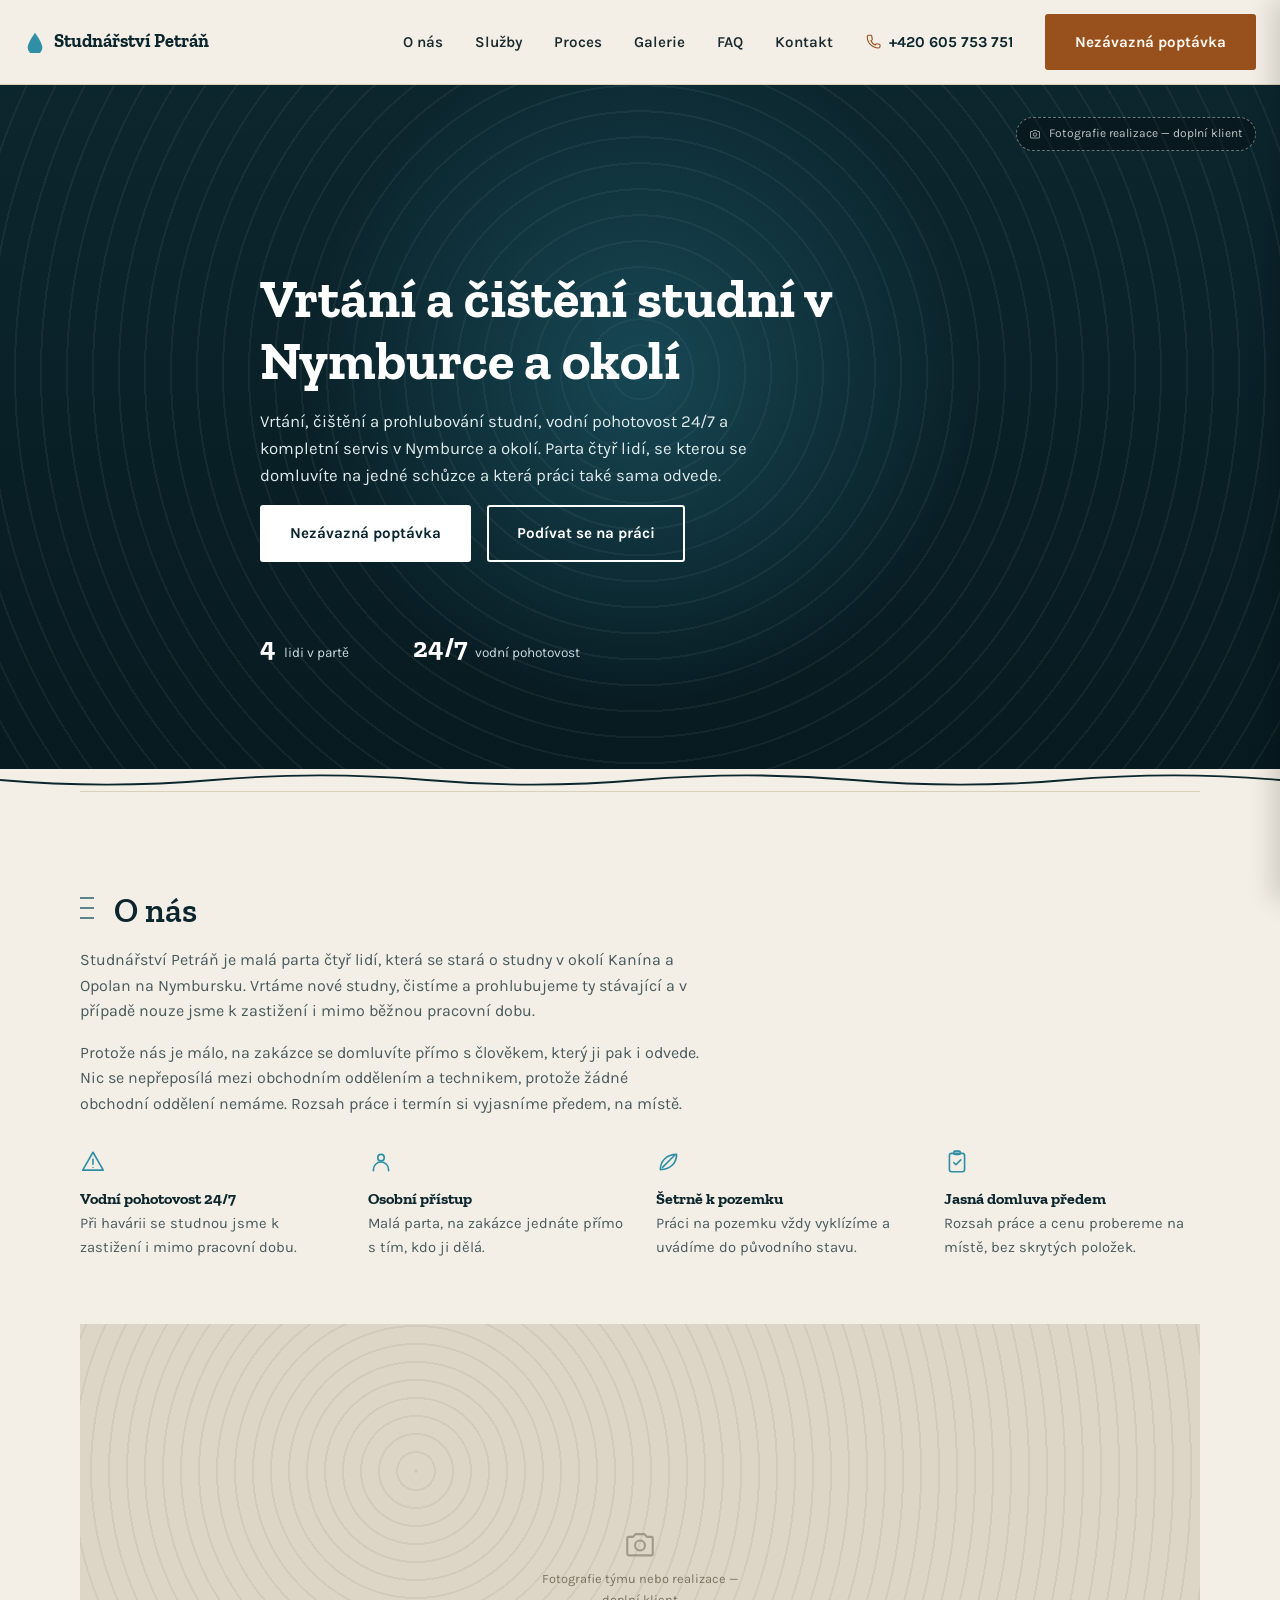
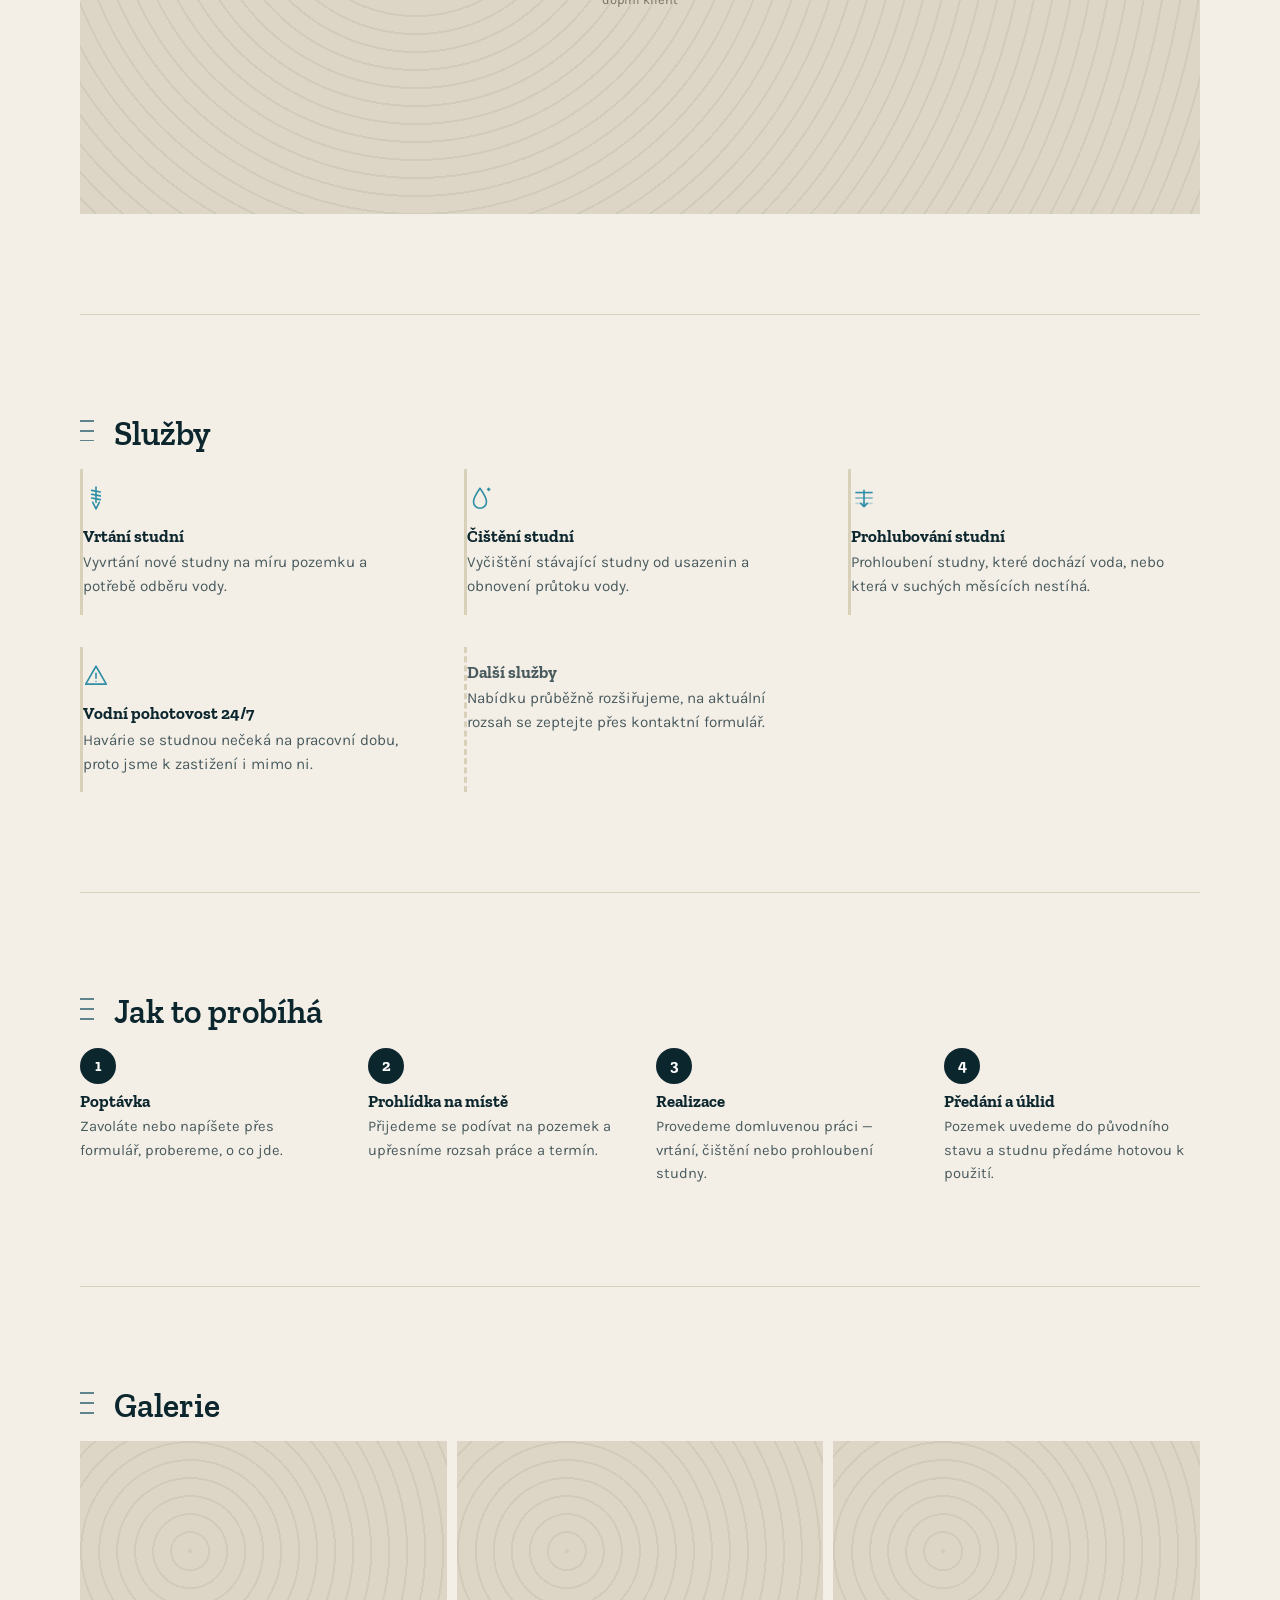
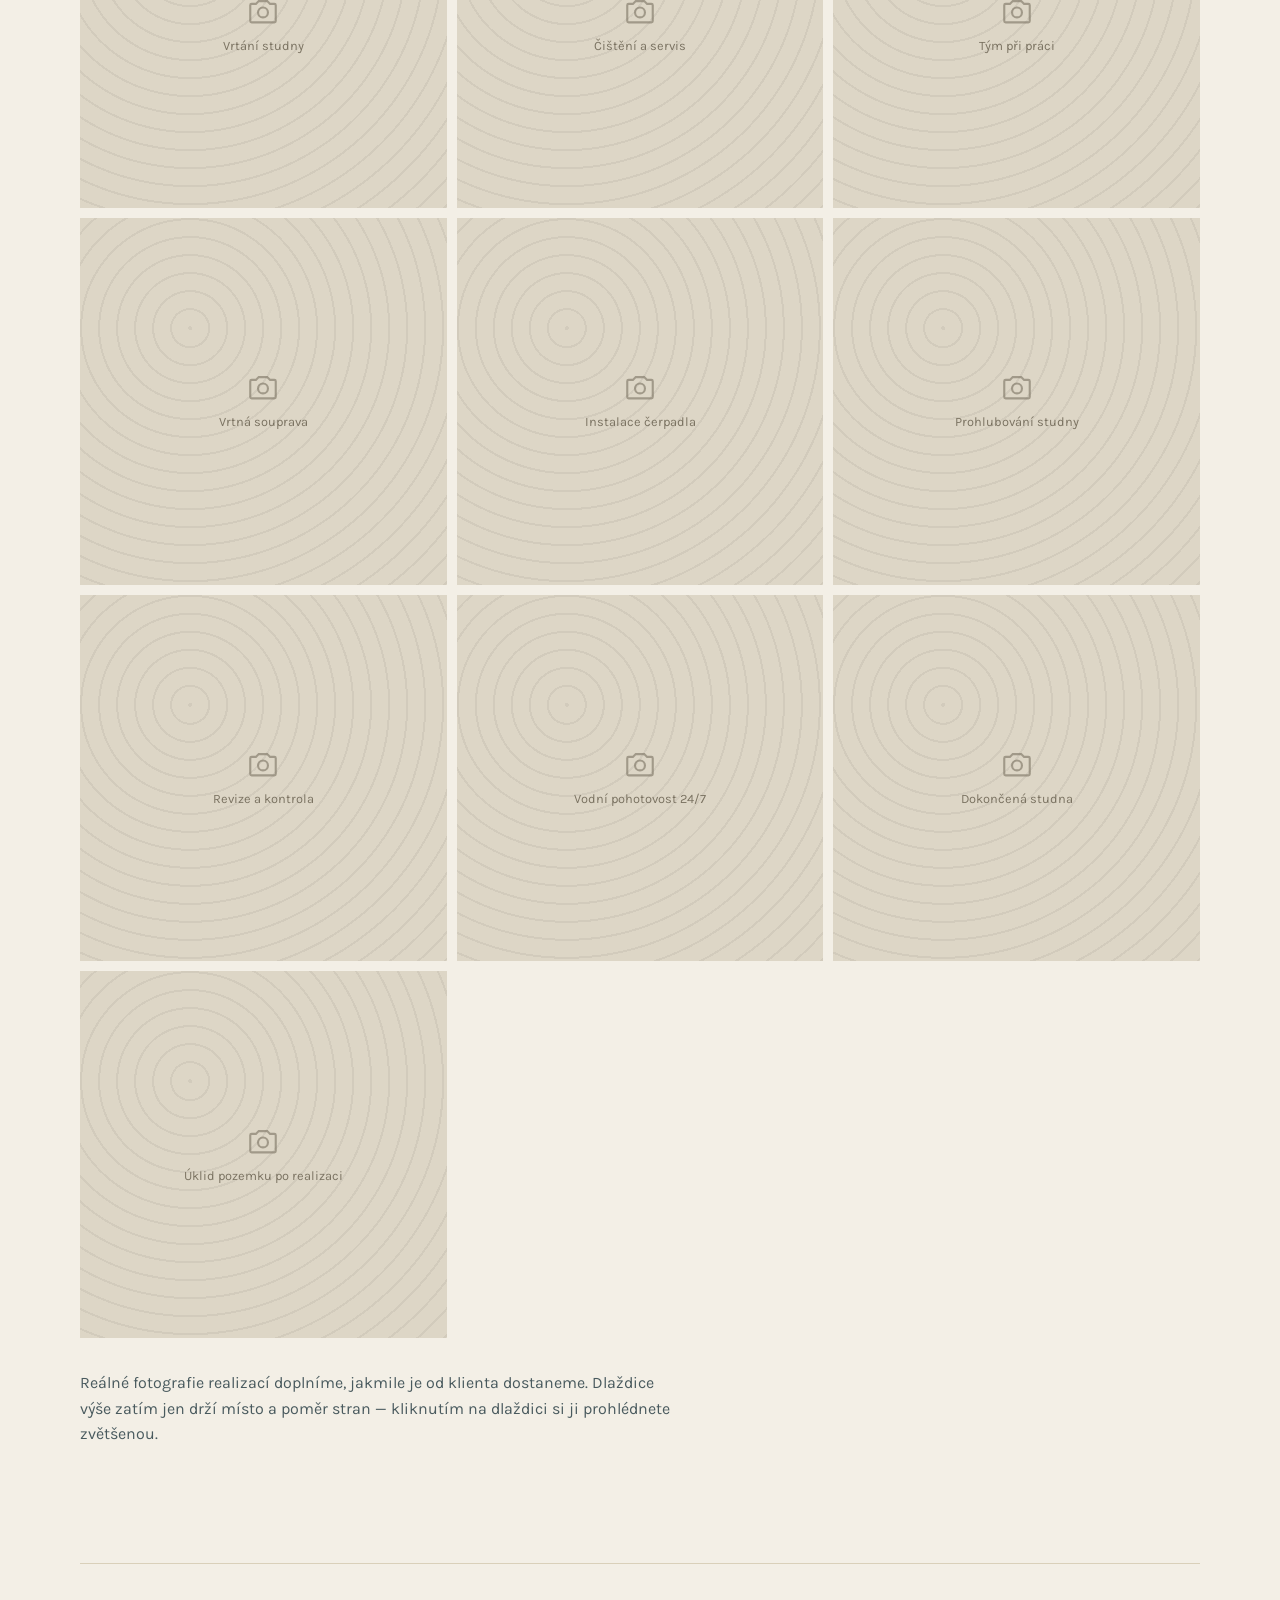
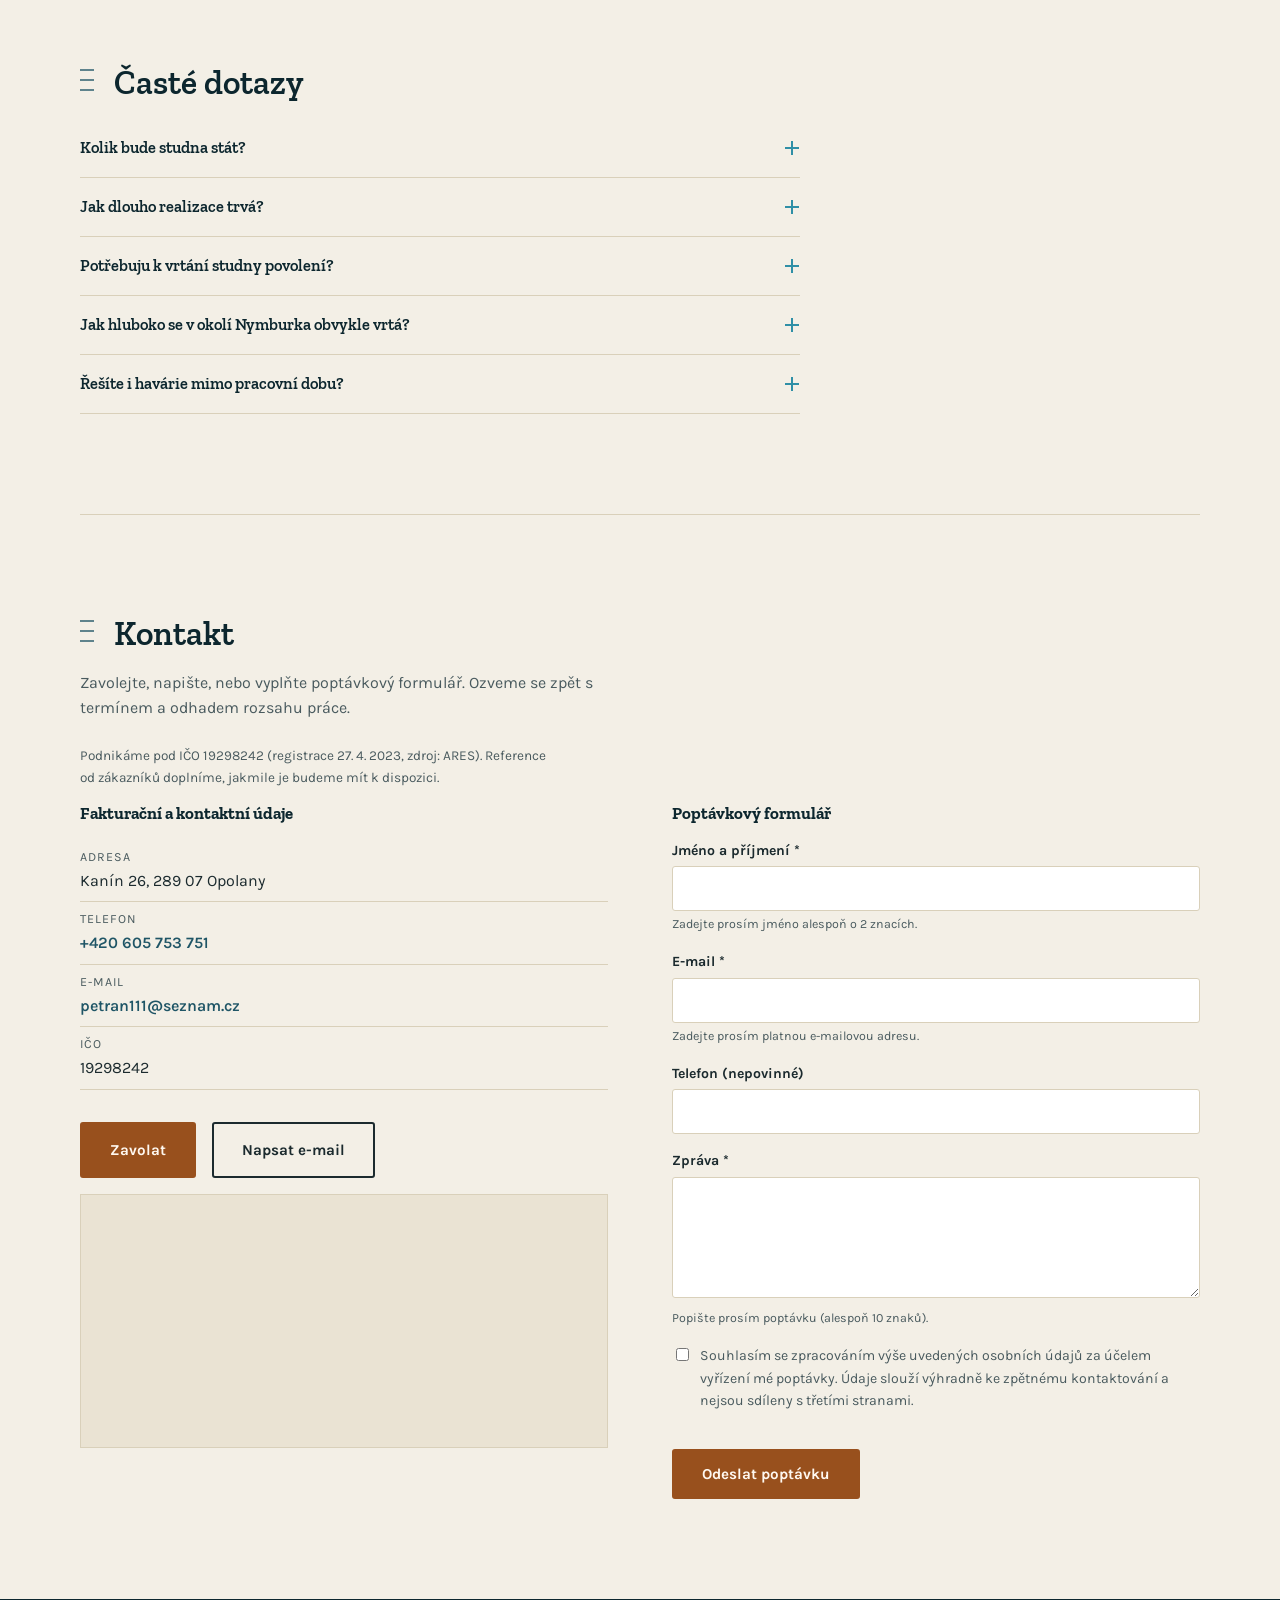
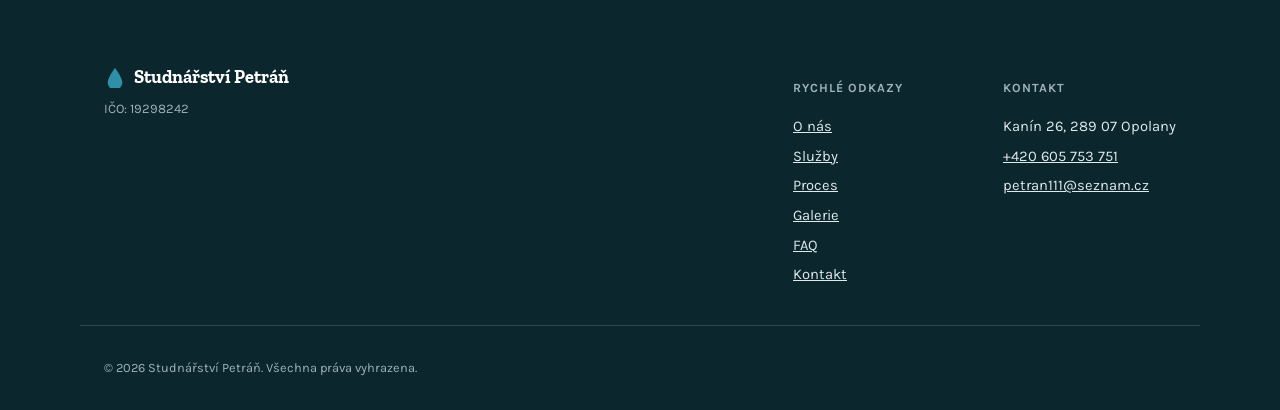
==== commit 7f662d1e: "Hero: headline a lead s lokálním SEO cílením na Nymburk; paměť aktualizována Hero H1/lead teď výslov" ====
--- a/index.html
+++ b/index.html
@@ -155,8 +155,8 @@
     Fotografie realizace — doplní klient
   </div>
   <div class="container">
-    <h1>Studna, na kterou se dá spolehnout.</h1>
-    <p class="lead">Vrtání, čištění a prohlubování studní i vodní pohotovost 24/7. Parta čtyř lidí, se kterou se domluvíte na jednu schůzku a ona ji i odvede.</p>
+    <h1>Vrtání a čištění studní v Nymburce a okolí</h1>
+    <p class="lead">Vrtání, čištění a prohlubování studní, vodní pohotovost 24/7 a kompletní servis v Nymburce a okolí. Parta čtyř lidí, se kterou se domluvíte na jedné schůzce a která práci také sama odvede.</p>
     <div class="cta-row">
       <a href="#kontakt" class="btn" style="background:#fff;color:#0c262e;">Nezávazná poptávka</a>
       <a href="#galerie" class="btn btn-secondary" style="border-color:#fff;color:#fff;">Podívat se na práci</a>
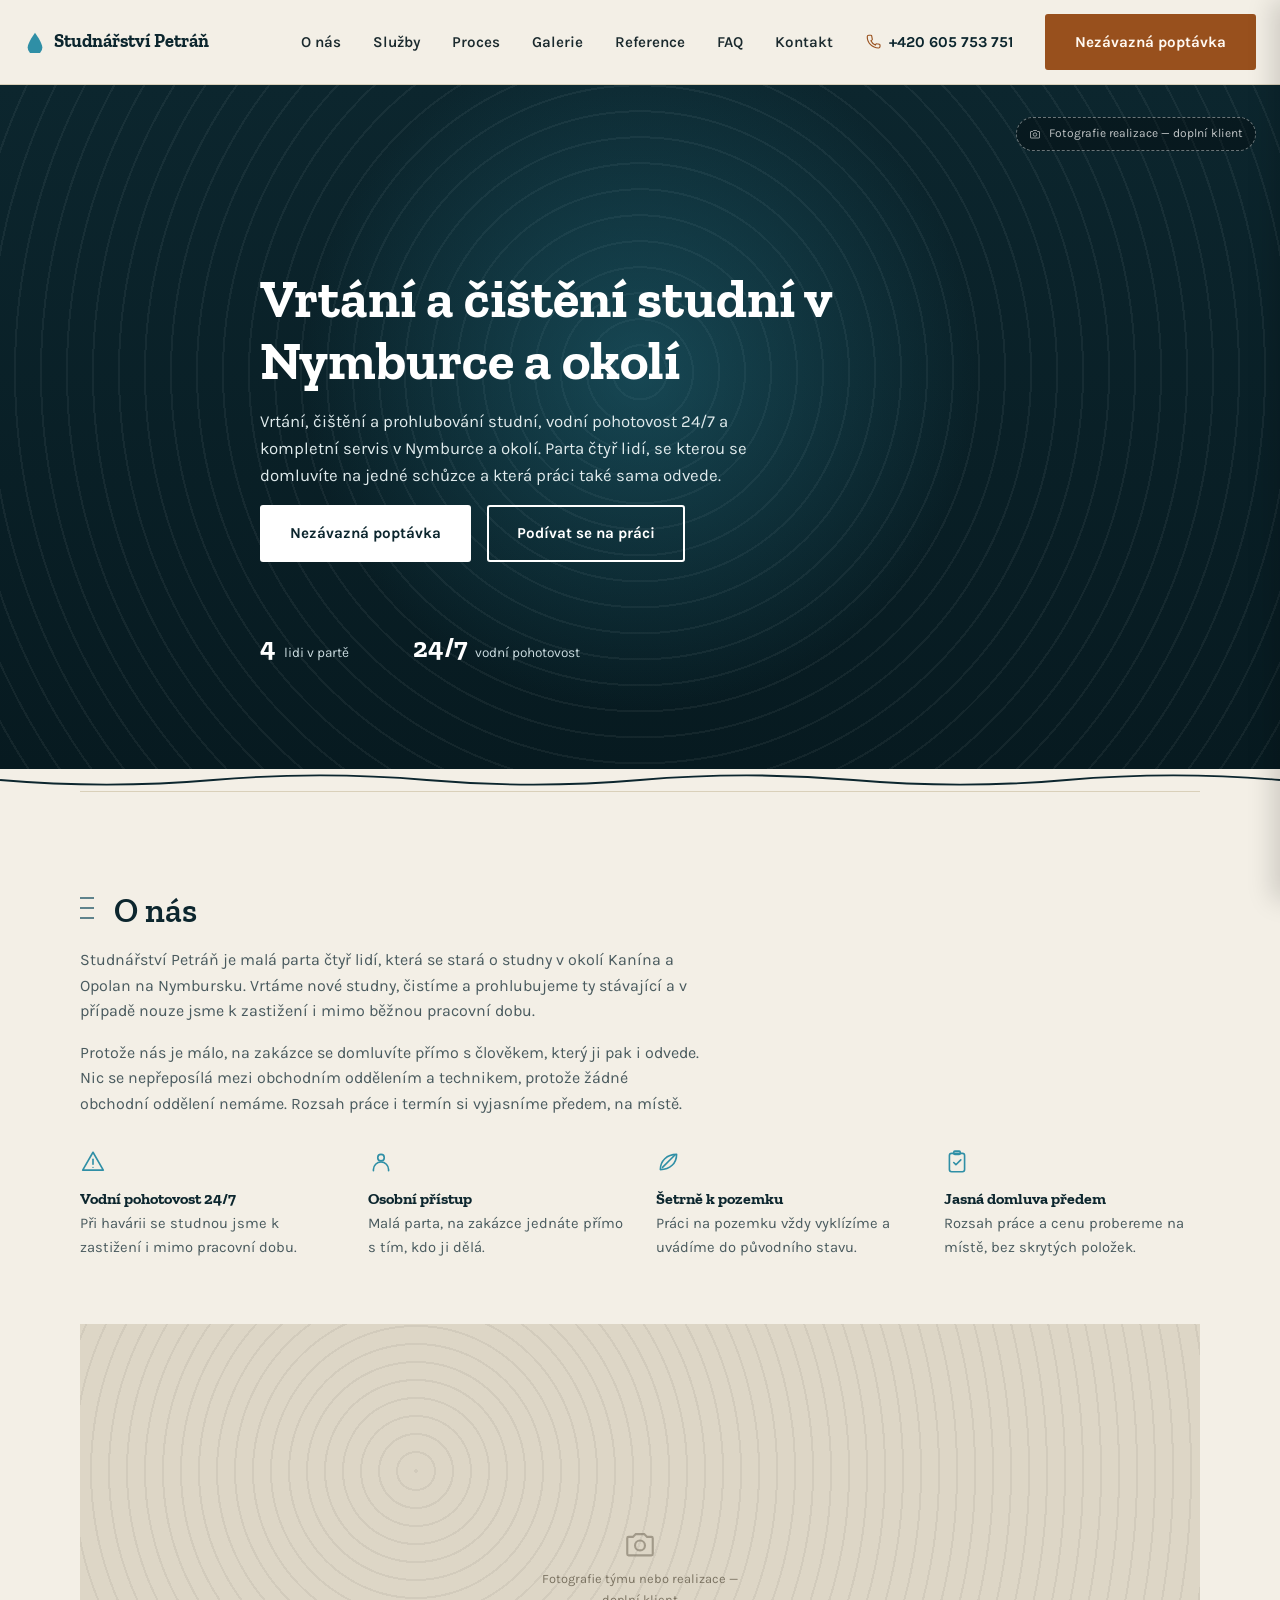
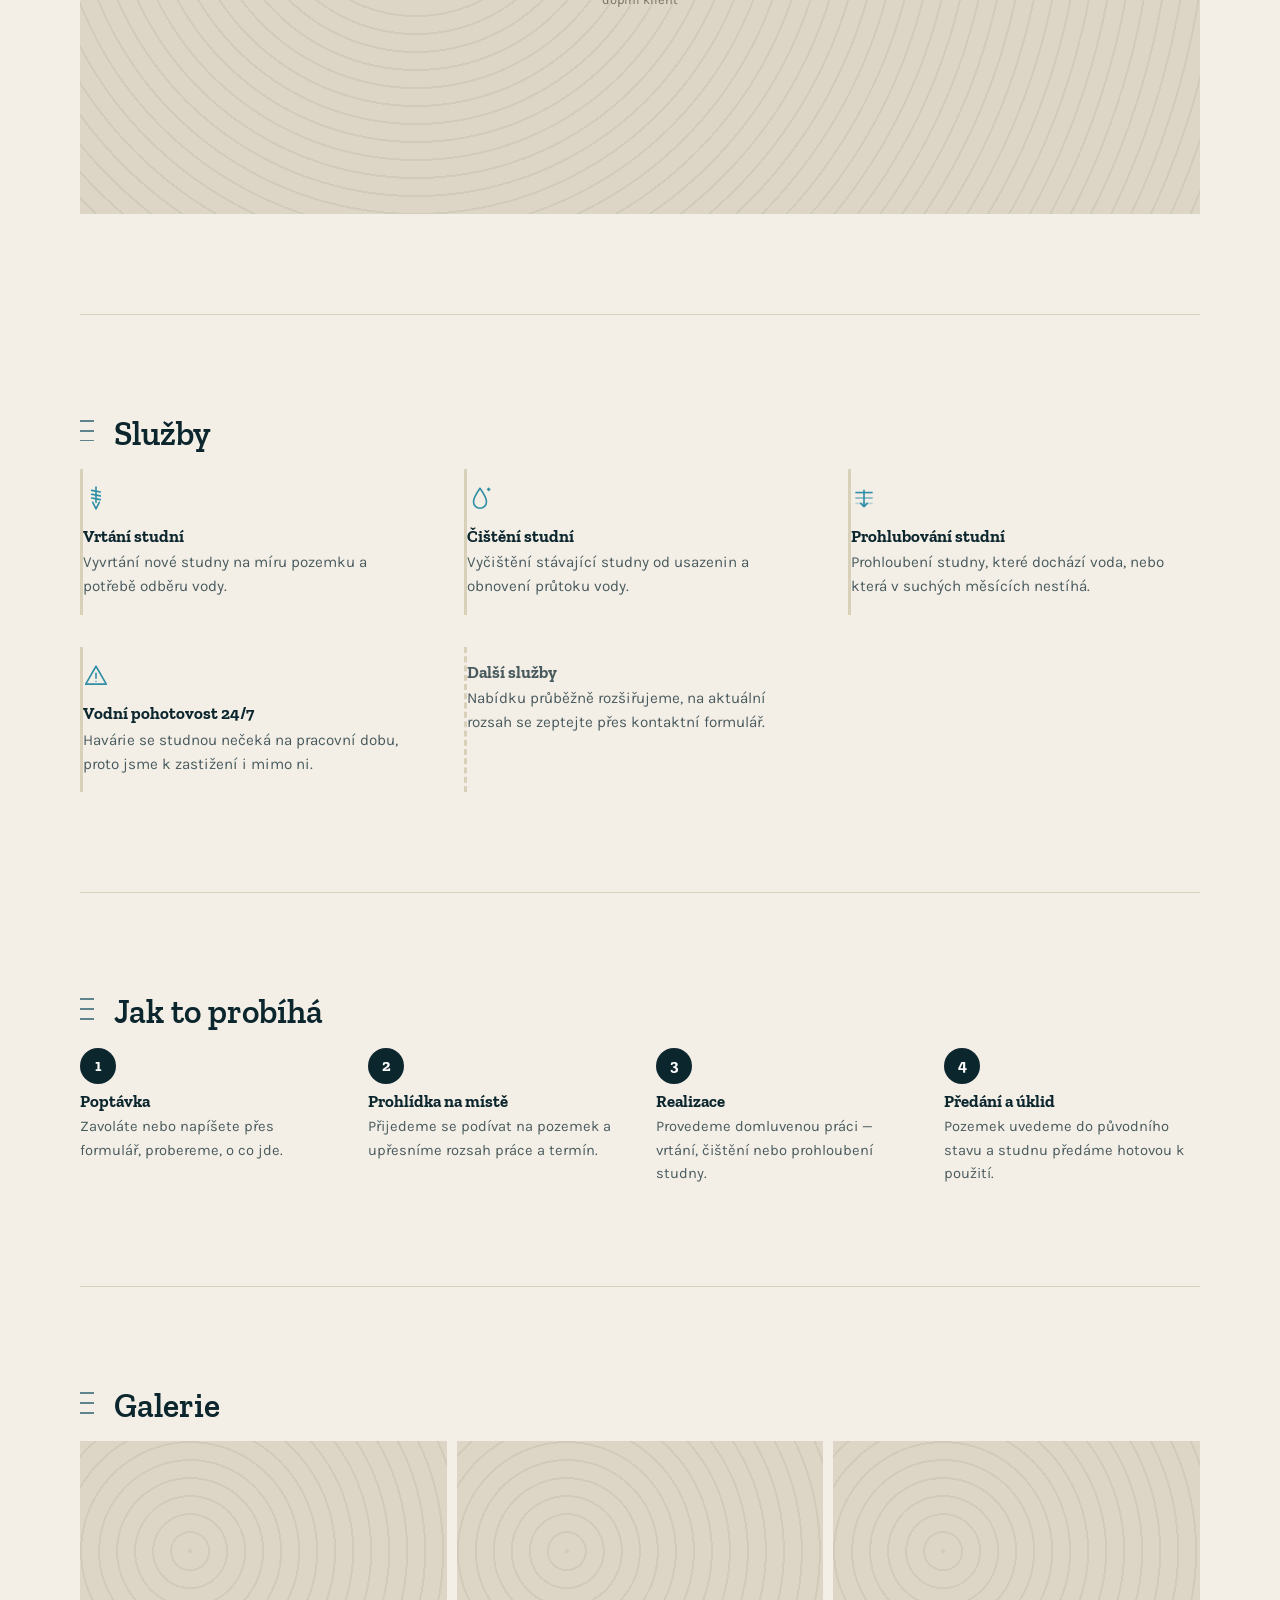
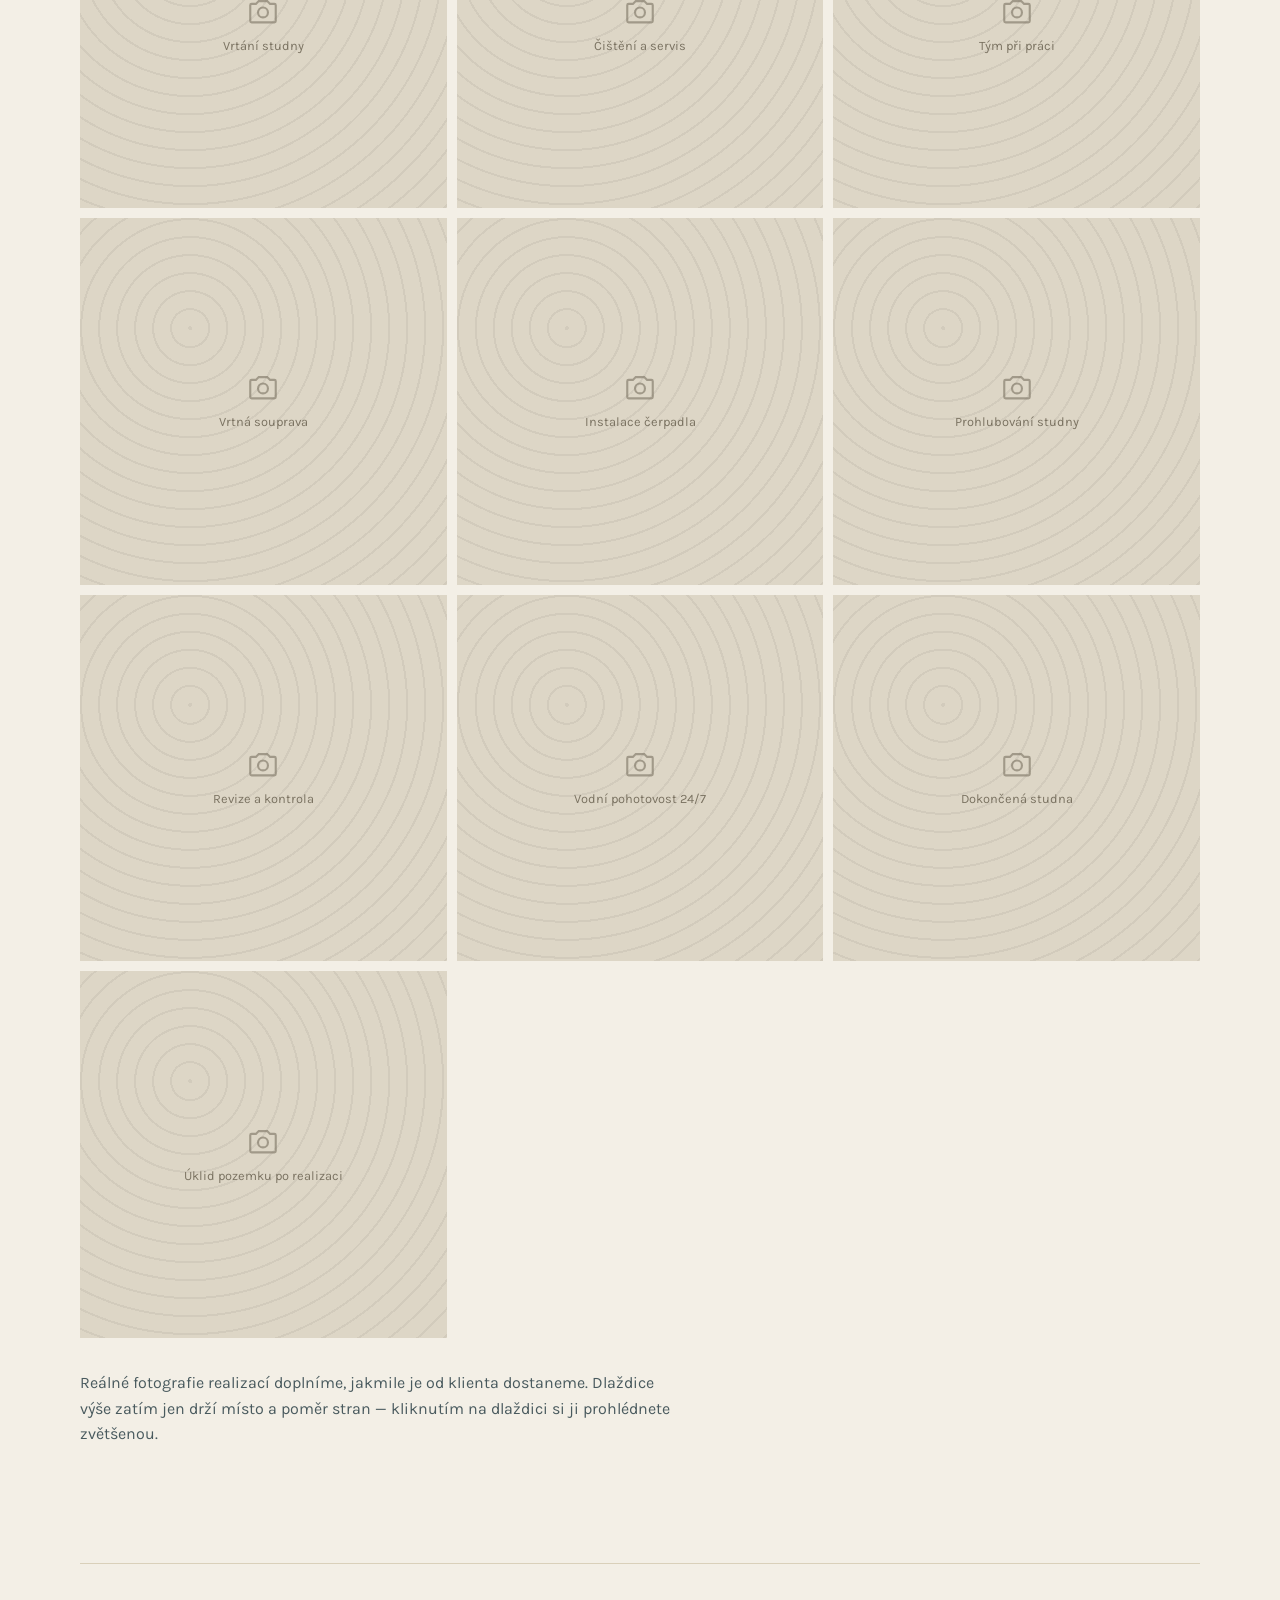
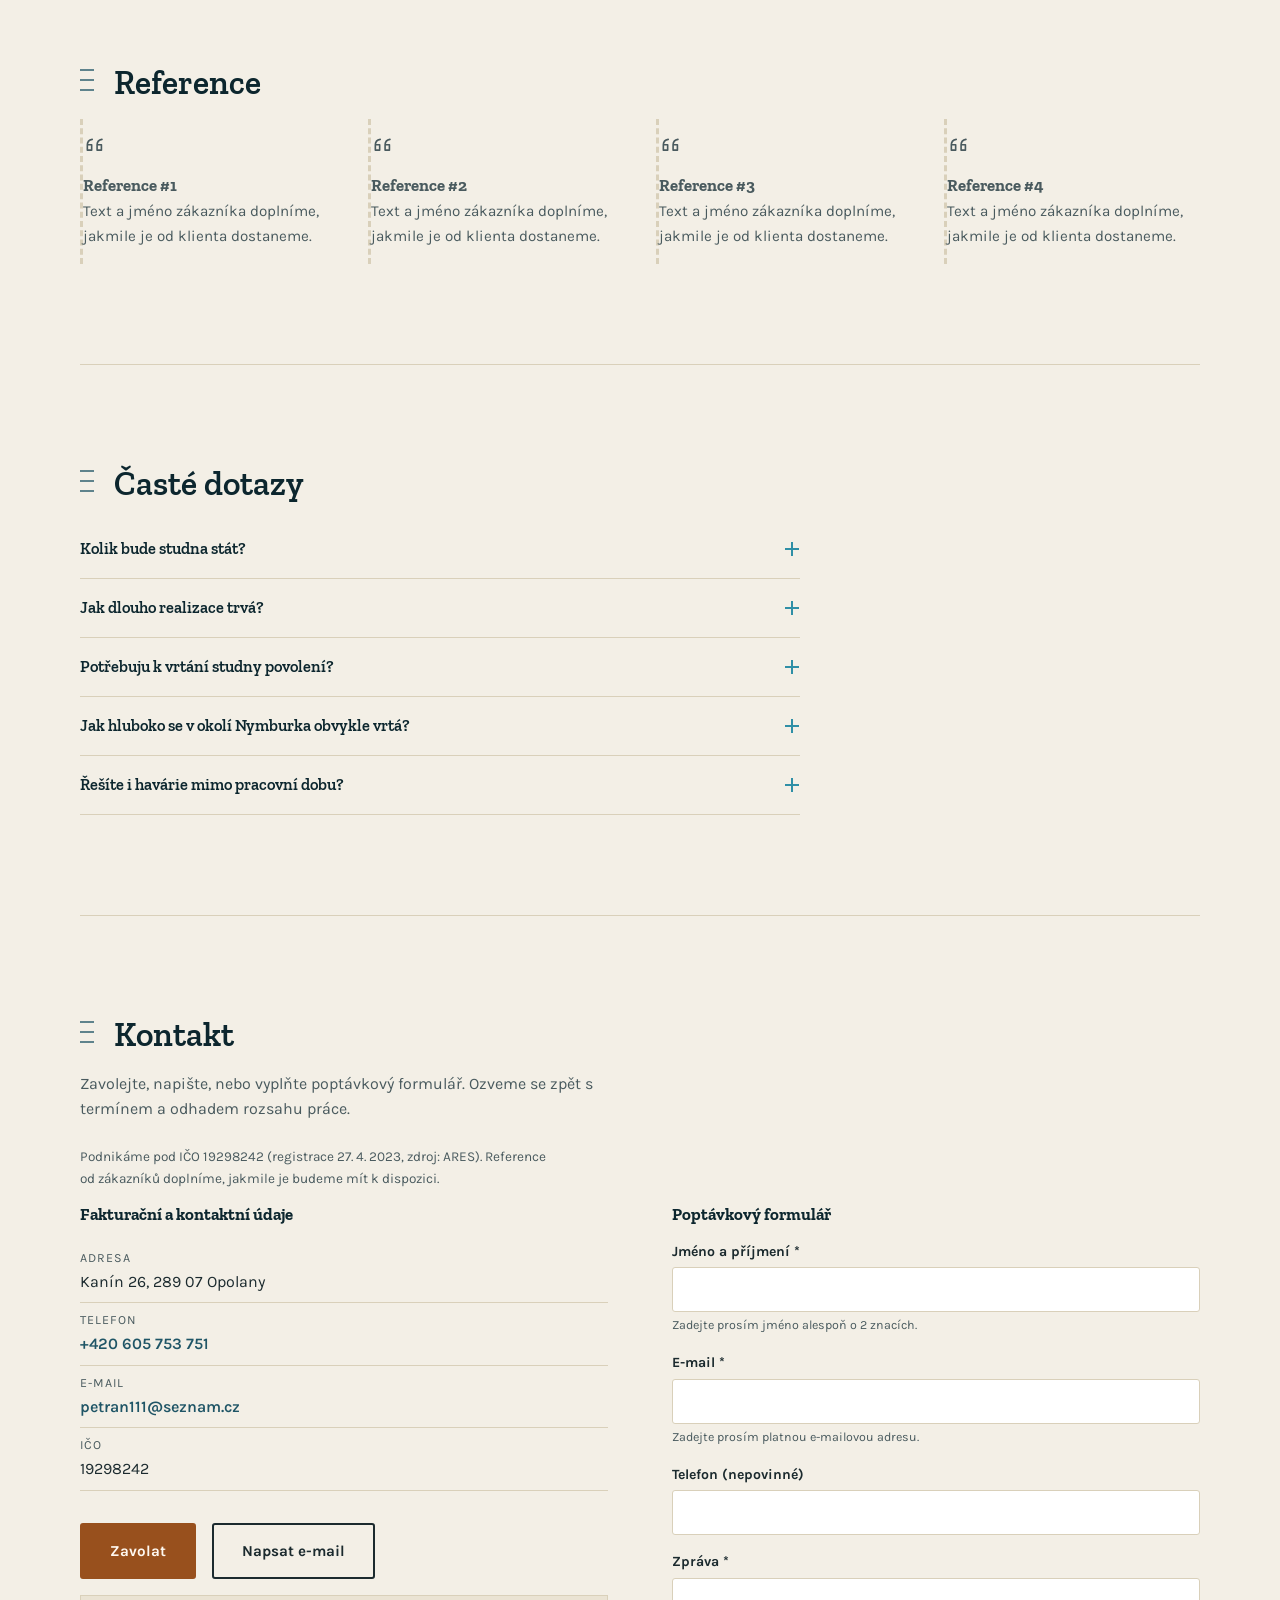
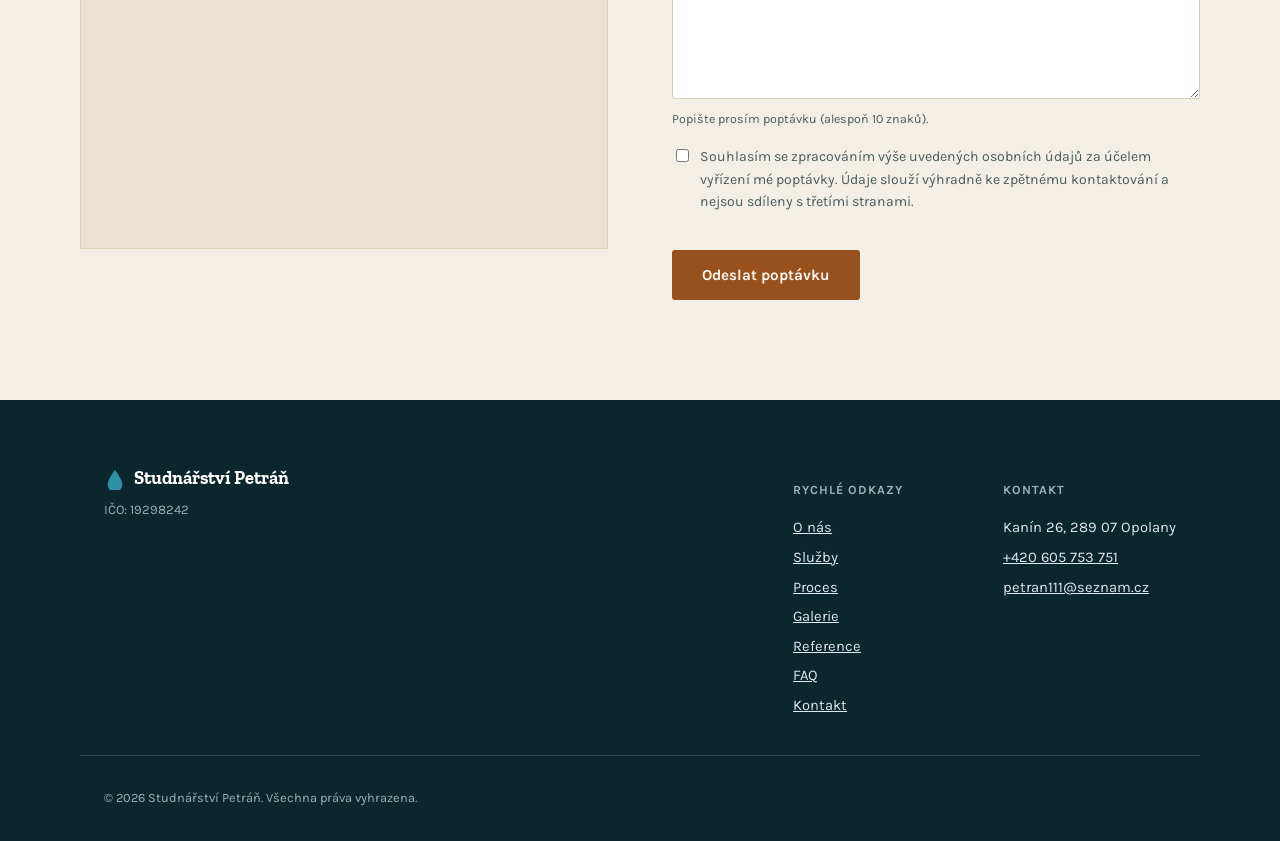
==== commit 52ecce1d: "Přidání sekce Reference (4 placeholder karty) po galerii Nová sekce #reference mezi Galerie a FAQ, v" ====
--- a/index.html
+++ b/index.html
@@ -97,6 +97,10 @@
     <rect x="9" y="2" width="6" height="3" rx="1" fill="none" stroke="currentColor" stroke-width="1.5"/>
     <path fill="none" stroke="currentColor" stroke-width="1.5" stroke-linecap="round" stroke-linejoin="round" d="M9 12.5L11 14.5L15.5 10"/>
   </symbol>
+  <symbol id="icon-quote" viewBox="0 0 24 24">
+    <path fill="none" stroke="currentColor" stroke-width="1.5" stroke-linecap="round" stroke-linejoin="round" d="M4 9c0-2.8 2-4.5 4.5-5M4 9v5h4V9H4Z"/>
+    <path fill="none" stroke="currentColor" stroke-width="1.5" stroke-linecap="round" stroke-linejoin="round" d="M13 9c0-2.8 2-4.5 4.5-5M13 9v5h4V9h-4Z"/>
+  </symbol>
 </svg>
 
 <!-- ============ HEADER ============ -->
@@ -111,6 +115,7 @@
       <a href="#sluzby">Služby</a>
       <a href="#proces">Proces</a>
       <a href="#galerie">Galerie</a>
+      <a href="#reference">Reference</a>
       <a href="#faq">FAQ</a>
       <a href="#kontakt">Kontakt</a>
     </nav>
@@ -133,6 +138,7 @@
     <a href="#sluzby">Služby</a>
     <a href="#proces">Proces</a>
     <a href="#galerie">Galerie</a>
+    <a href="#reference">Reference</a>
     <a href="#faq">FAQ</a>
     <a href="#kontakt">Kontakt</a>
   </nav>
@@ -291,6 +297,33 @@
     <p class="lightbox-caption" id="lightboxCaption"></p>
   </div>
 </div>
+
+<!-- ============ REFERENCE ============ -->
+<section class="section container" id="reference">
+  <h2>Reference</h2>
+  <div class="reference-grid">
+    <div class="text-card placeholder-card">
+      <svg class="drop-icon" aria-hidden="true"><use href="#icon-quote"></use></svg>
+      <h3>Reference #1</h3>
+      <p>Text a jméno zákazníka doplníme, jakmile je od klienta dostaneme.</p>
+    </div>
+    <div class="text-card placeholder-card">
+      <svg class="drop-icon" aria-hidden="true"><use href="#icon-quote"></use></svg>
+      <h3>Reference #2</h3>
+      <p>Text a jméno zákazníka doplníme, jakmile je od klienta dostaneme.</p>
+    </div>
+    <div class="text-card placeholder-card">
+      <svg class="drop-icon" aria-hidden="true"><use href="#icon-quote"></use></svg>
+      <h3>Reference #3</h3>
+      <p>Text a jméno zákazníka doplníme, jakmile je od klienta dostaneme.</p>
+    </div>
+    <div class="text-card placeholder-card">
+      <svg class="drop-icon" aria-hidden="true"><use href="#icon-quote"></use></svg>
+      <h3>Reference #4</h3>
+      <p>Text a jméno zákazníka doplníme, jakmile je od klienta dostaneme.</p>
+    </div>
+  </div>
+</section>
 
 <!-- ============ FAQ ============ -->
 <section class="section container" id="faq">
@@ -401,6 +434,7 @@
           <li><a href="#sluzby">Služby</a></li>
           <li><a href="#proces">Proces</a></li>
           <li><a href="#galerie">Galerie</a></li>
+          <li><a href="#reference">Reference</a></li>
           <li><a href="#faq">FAQ</a></li>
           <li><a href="#kontakt">Kontakt</a></li>
         </ul>
--- a/style.css
+++ b/style.css
@@ -225,6 +225,10 @@
 .lightbox-content .photo-placeholder svg{width:56px; height:56px;}
 .lightbox-content img{width:100%; height:100%; object-fit:contain; display:block; border-radius:6px;}
 .lightbox-caption{margin:var(--space-sm) 0 0; text-align:center; font-weight:600; color:var(--well-900);}
+
+/* ---------- REFERENCE ---------- */
+.reference-grid{display:grid; grid-template-columns:repeat(4,1fr); gap:var(--space-md);}
+.reference-grid .drop-icon{color:var(--muted);}
 
 /* ---------- FAQ ---------- */
 .faq-list{max-width:72ch;}
@@ -303,11 +307,12 @@
   .text-card-grid{grid-template-columns:repeat(2,1fr);}
   .process-grid{grid-template-columns:repeat(2,1fr);}
   .media-grid{grid-template-columns:repeat(2,1fr);}
+  .reference-grid{grid-template-columns:repeat(2,1fr);}
   .contact-grid{grid-template-columns:1fr;}
   footer.site{padding-bottom:calc(var(--space-md) + 64px);}
 }
 @media (max-width: 520px){
-  .value-grid, .text-card-grid, .process-grid, .media-grid{grid-template-columns:1fr;}
+  .value-grid, .text-card-grid, .process-grid, .media-grid, .reference-grid{grid-template-columns:1fr;}
   .stat-strip{gap:var(--space-md);}
 }
 
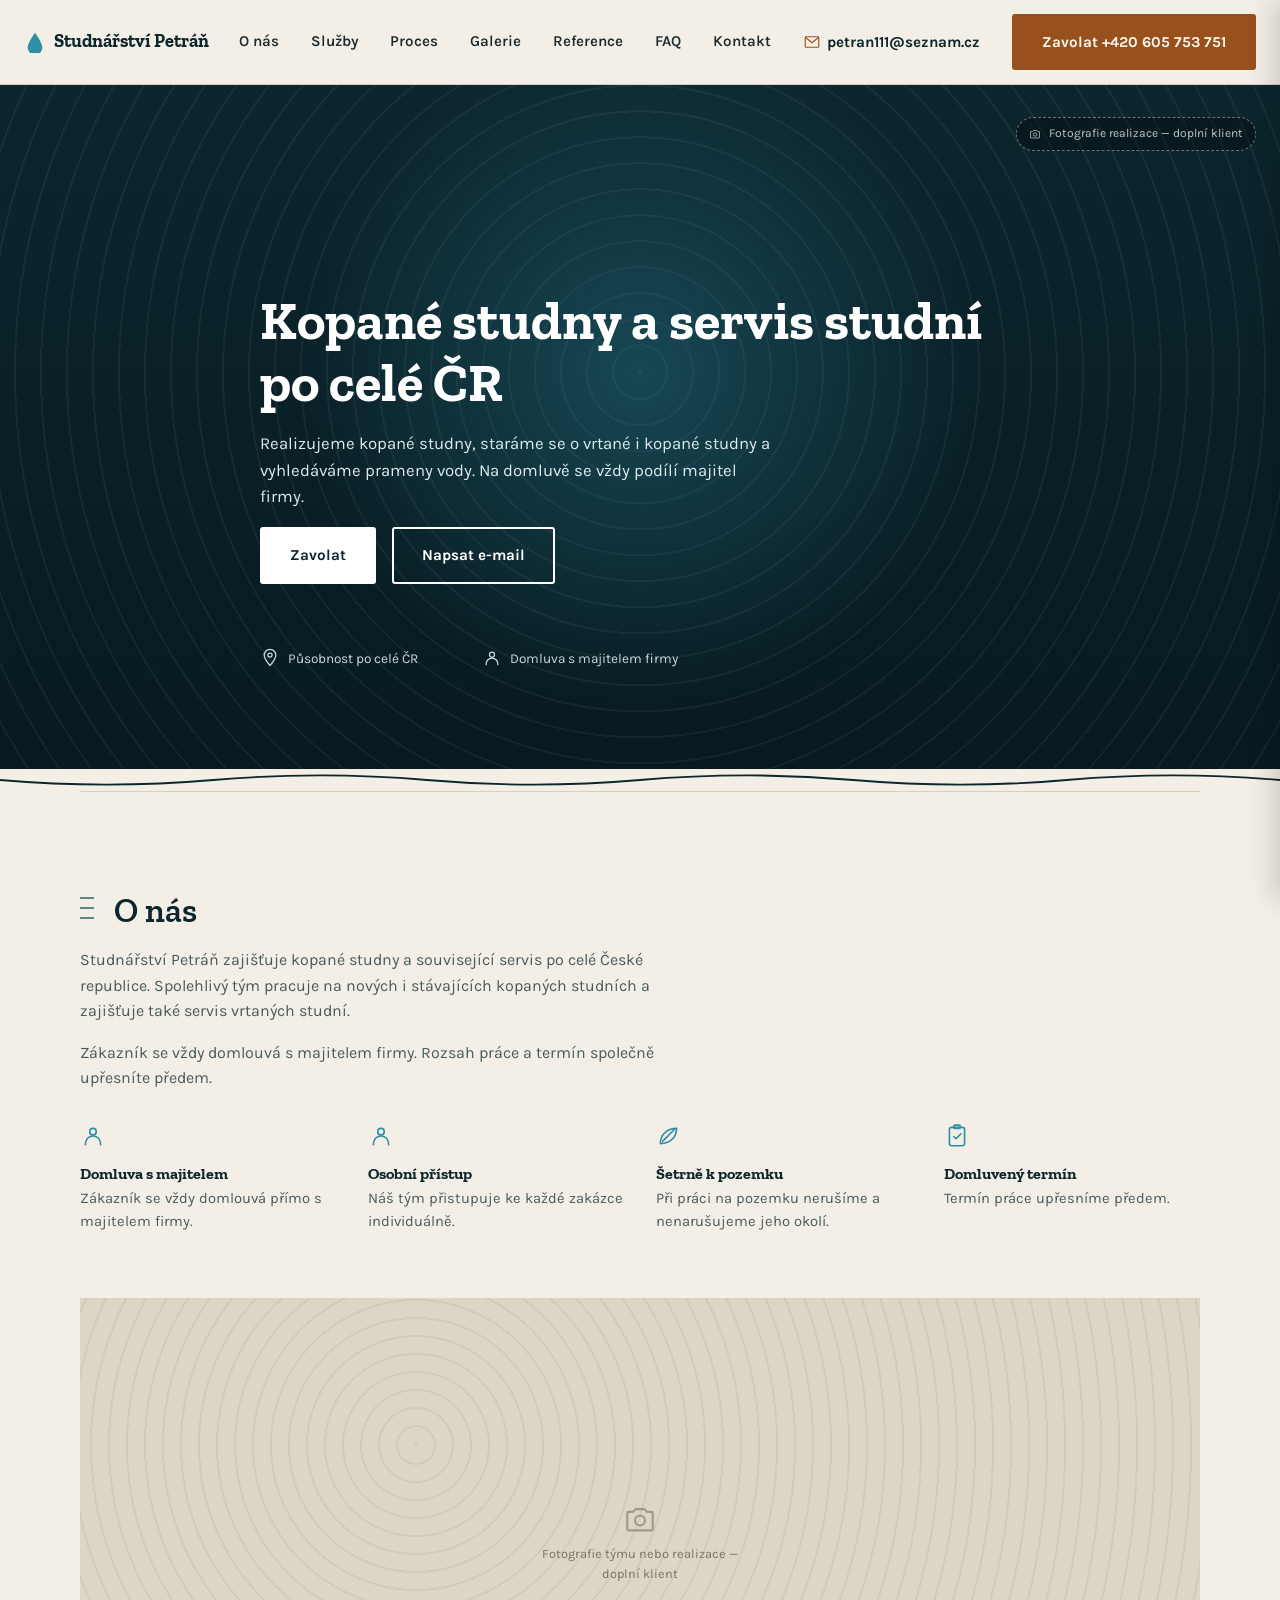
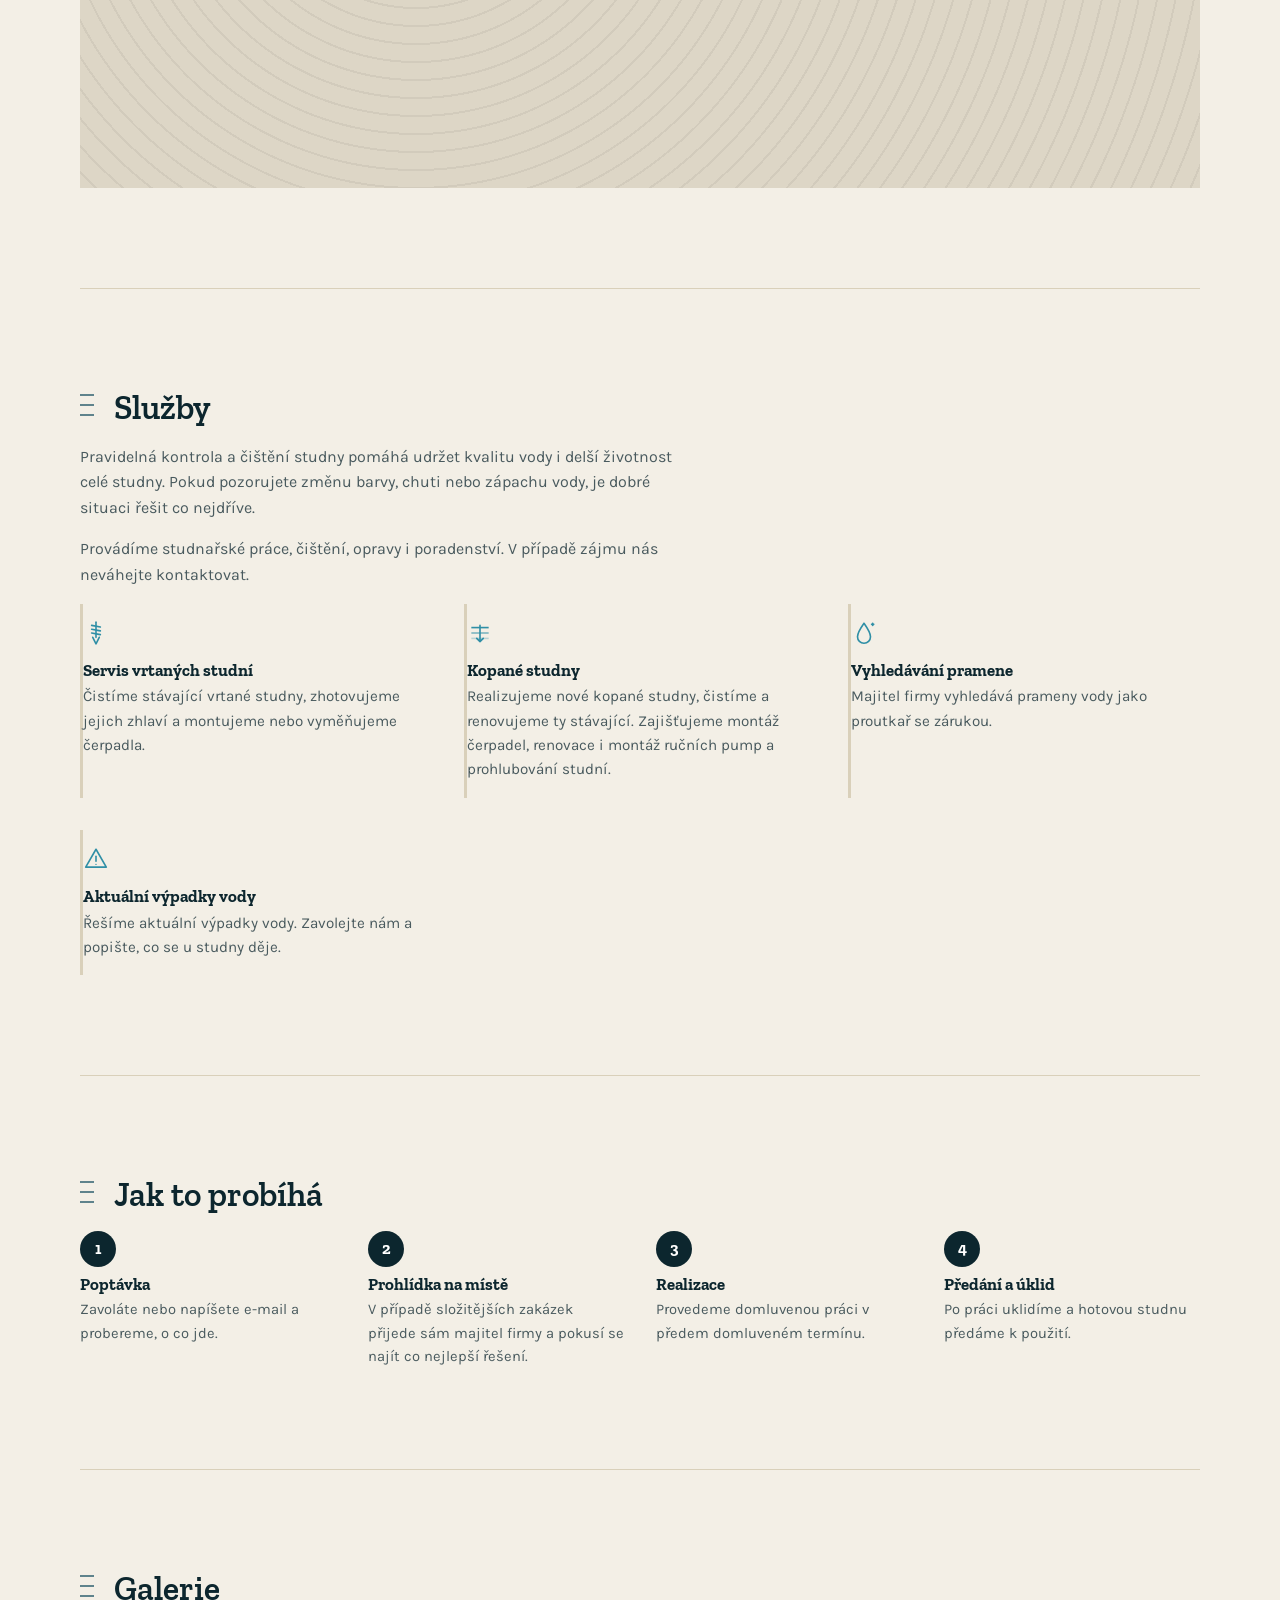
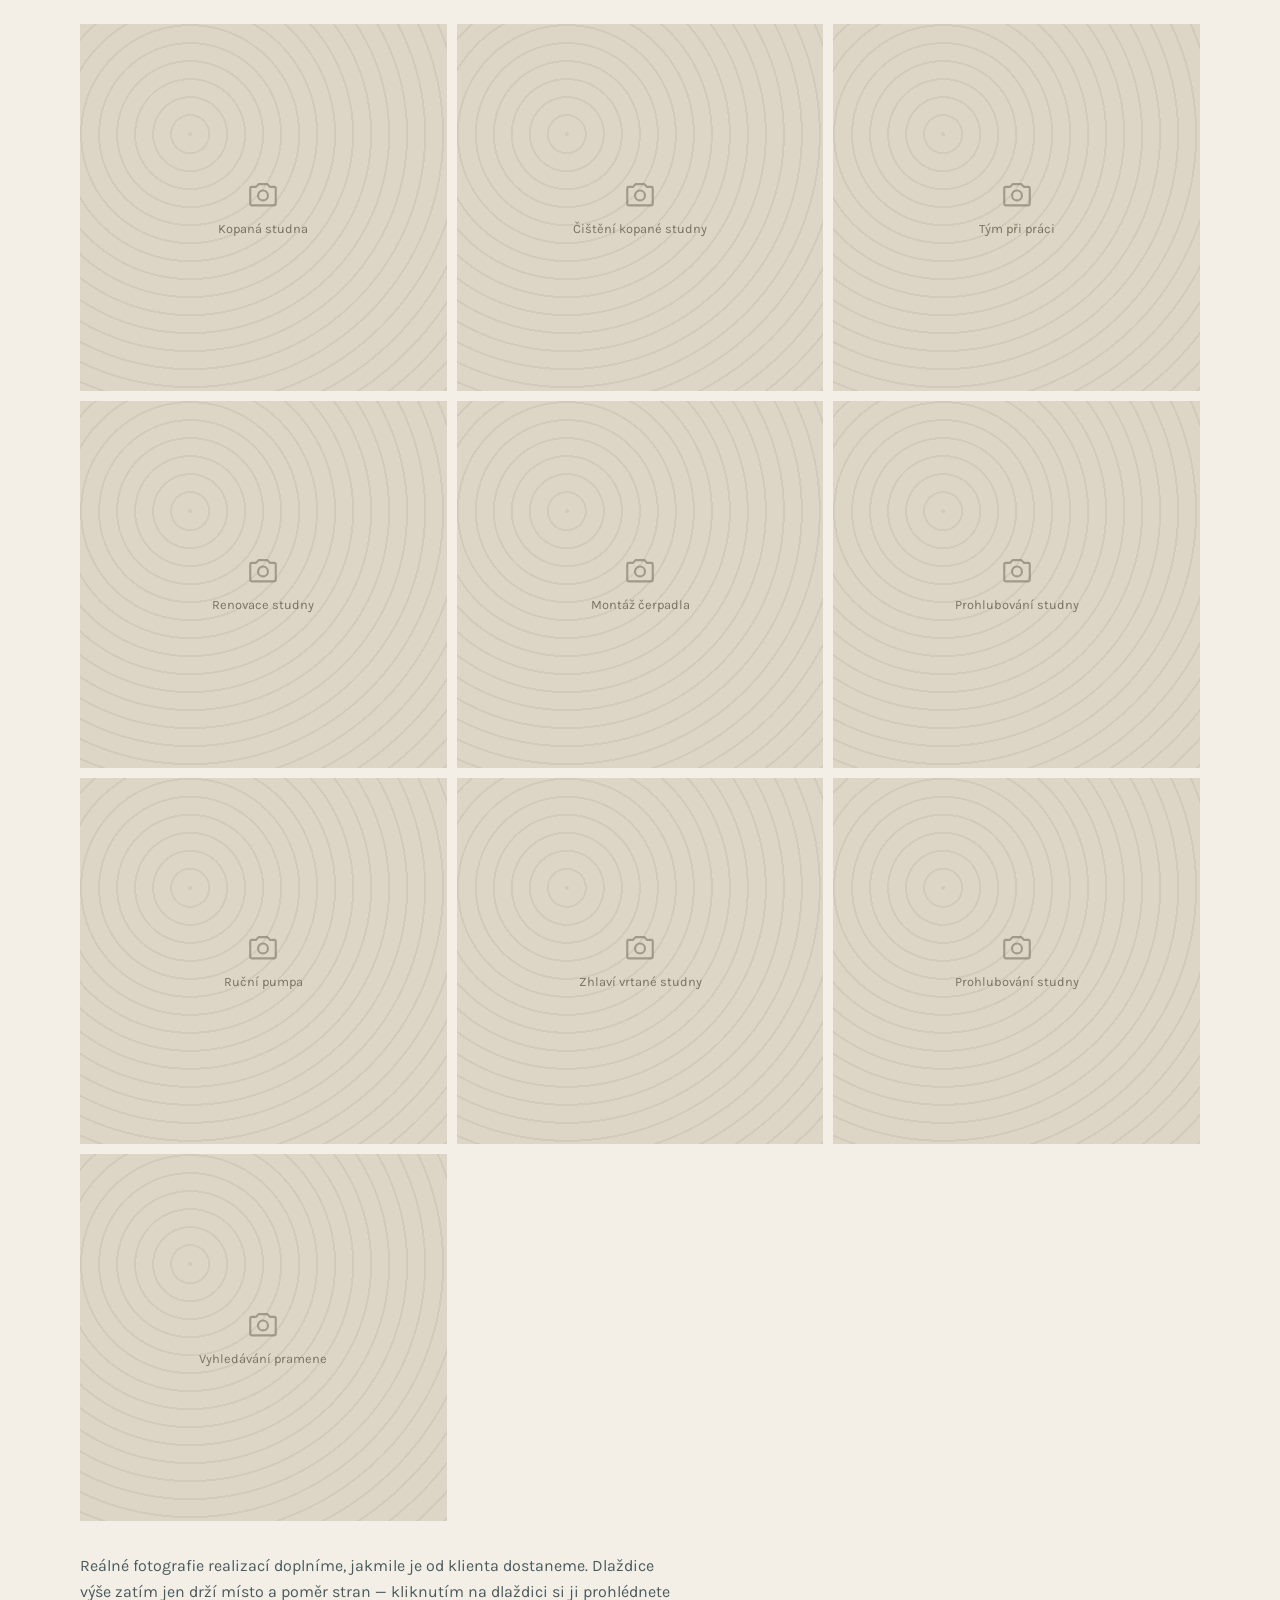
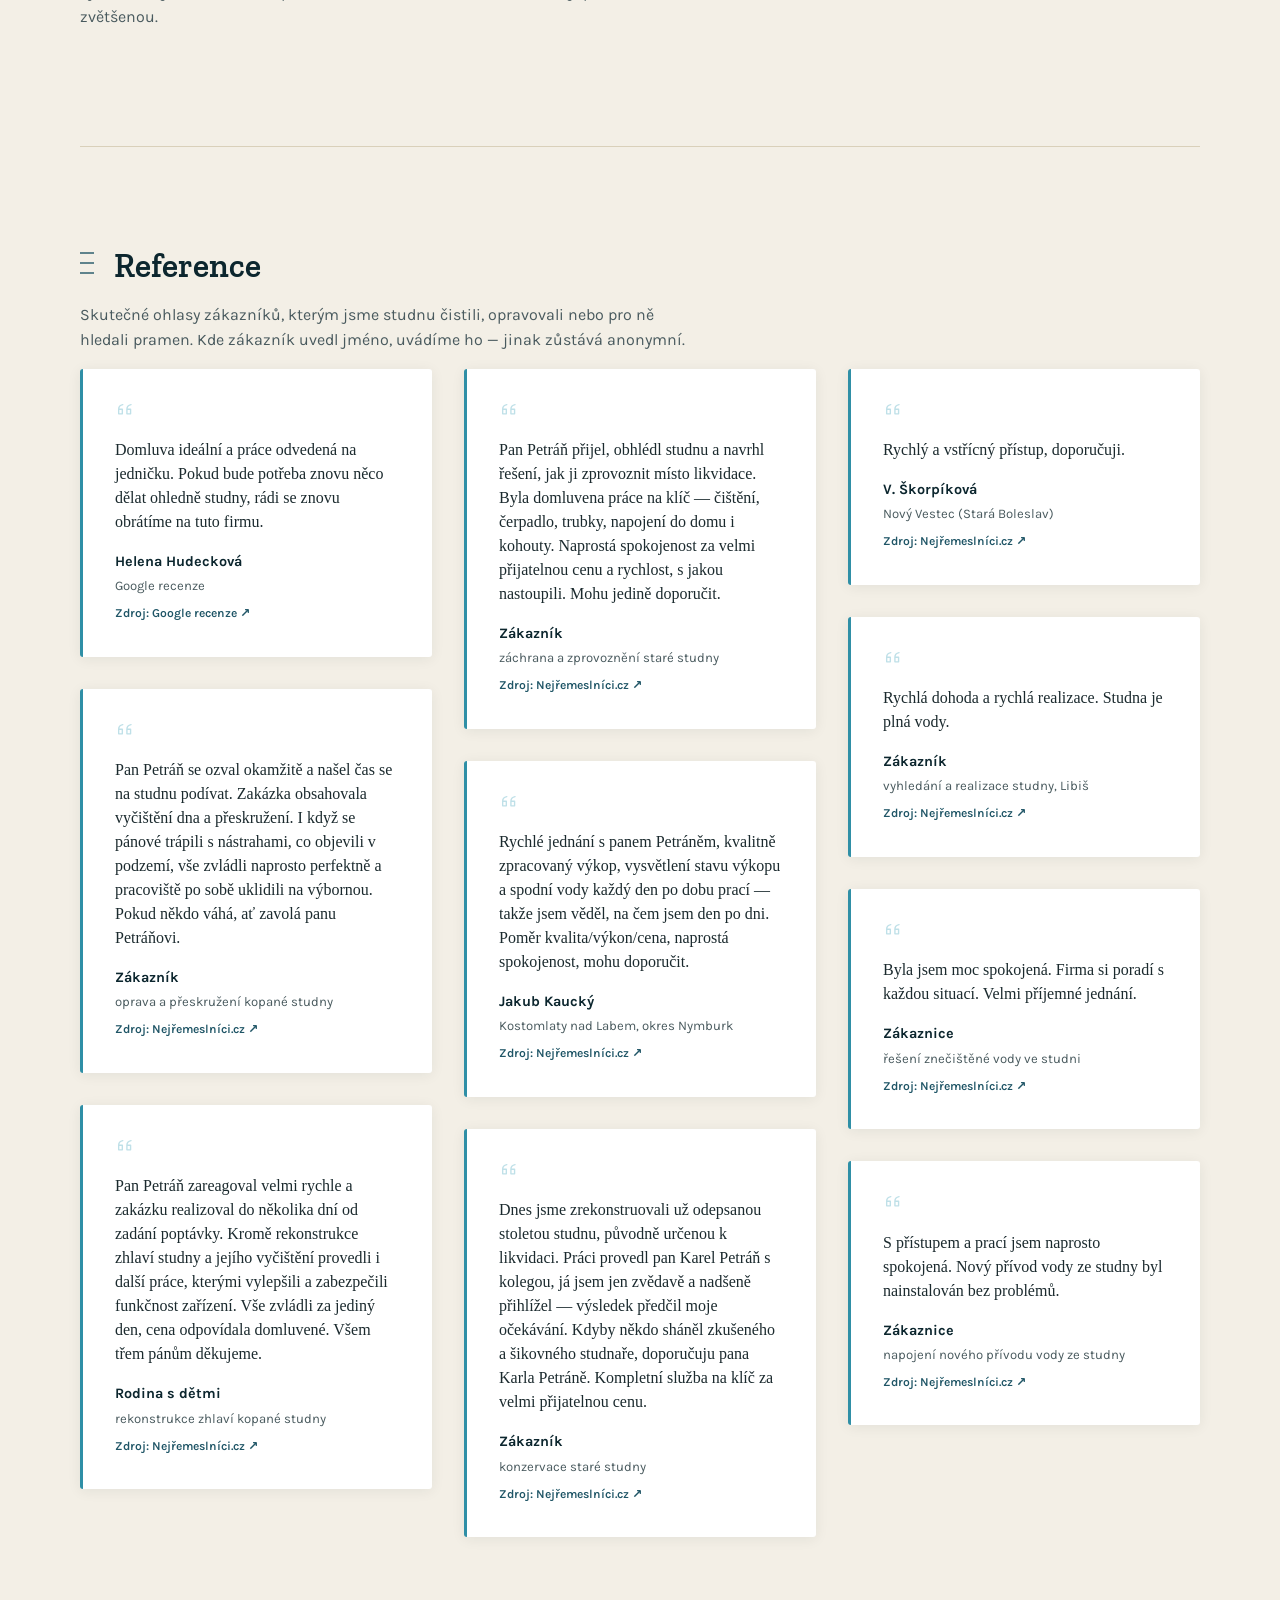
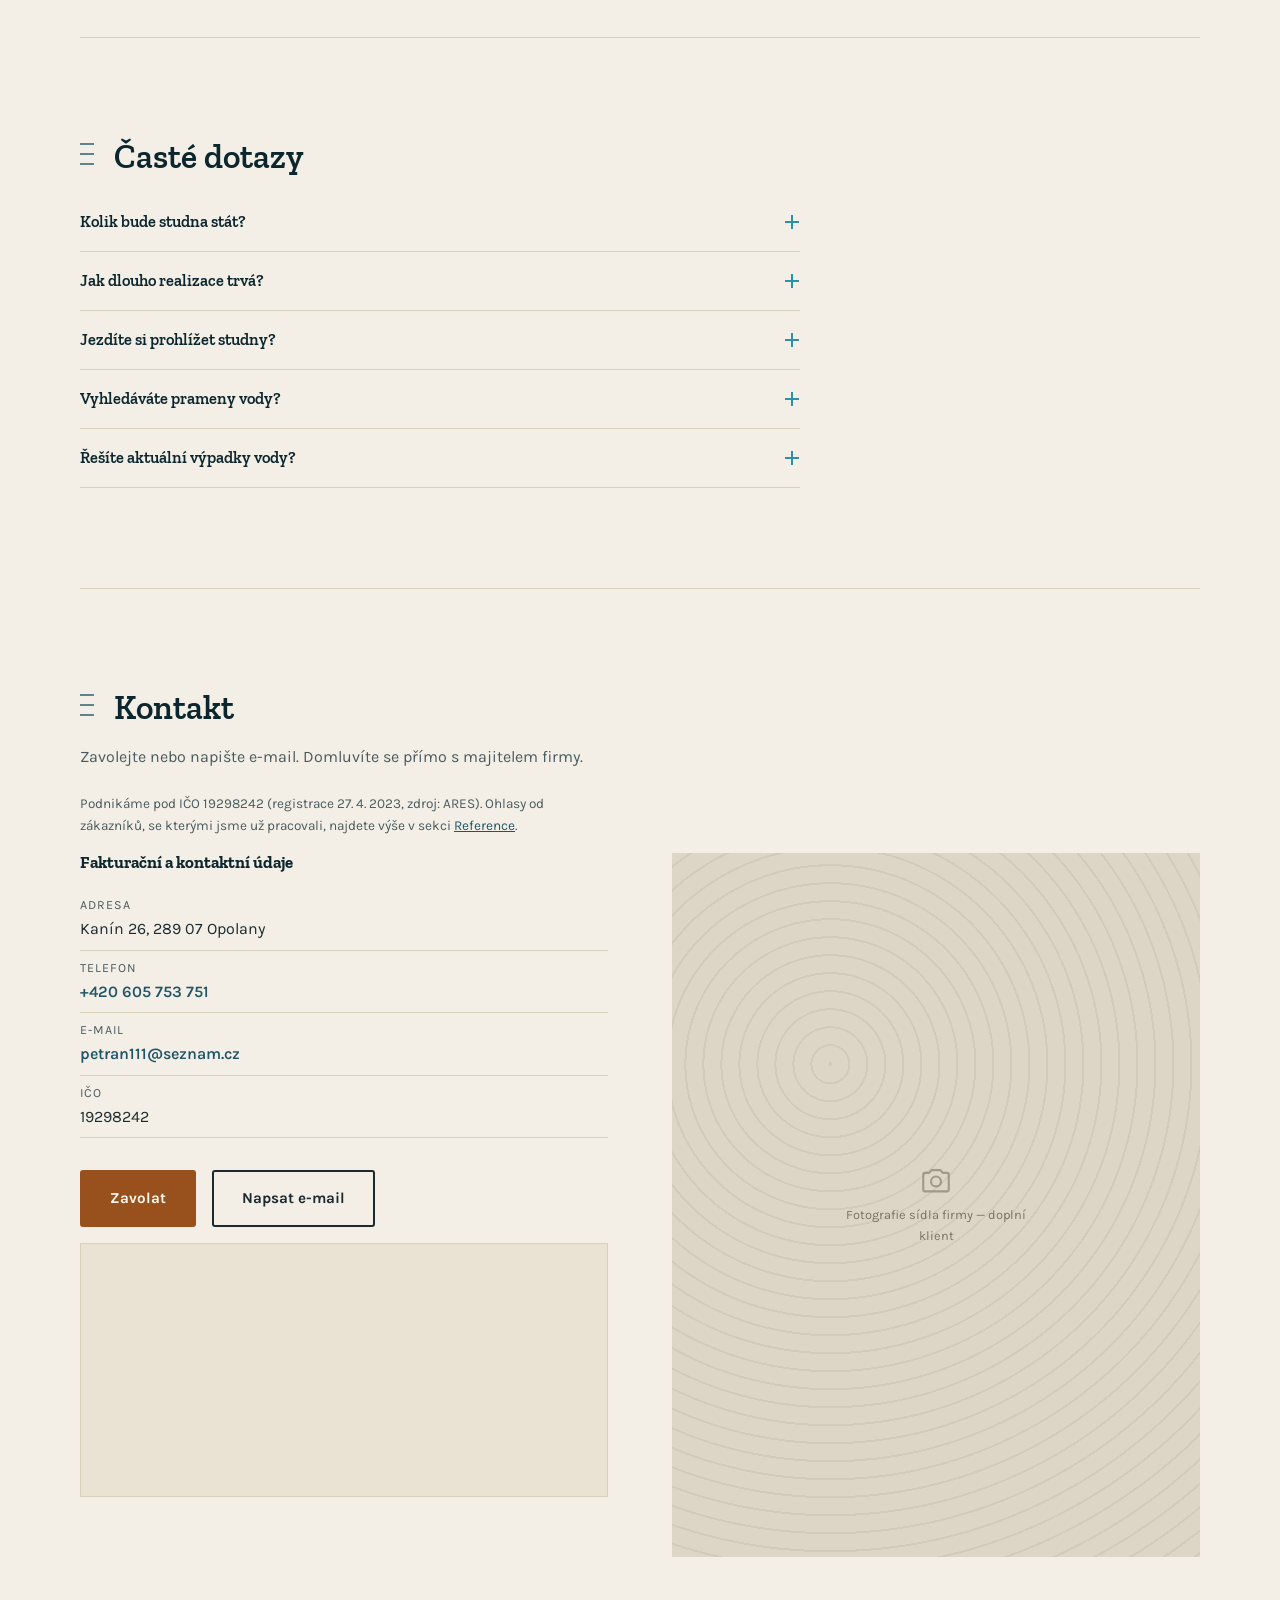
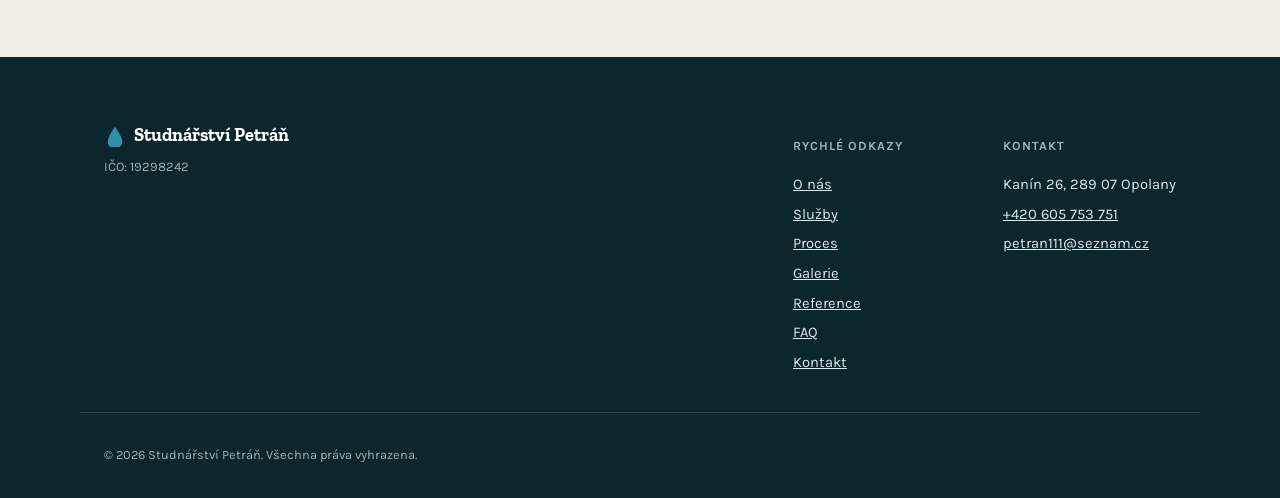
==== commit 45dffd11: "Aktualizace nabídky služeb, reálné reference a UI polish s animacemi Obsah: rozsah služeb přepsán na" ====
--- a/index.html
+++ b/index.html
@@ -3,14 +3,14 @@
 <head>
 <meta charset="UTF-8">
 <meta name="viewport" content="width=device-width, initial-scale=1">
-<title>Studnářství Petráň — vrtání, čištění a servis studní | Kanín, Nymburk</title>
-<meta name="description" content="Studnářství Petráň nabízí vrtání, čištění a prohlubování studní i vodní pohotovost 24/7 v okolí Kanína a Opolan (okres Nymburk). Poptejte konzultaci zdarma.">
+<title>Studnářství Petráň | Kopané studny a servis po celé ČR</title>
+<meta name="description" content="Kopané studny, servis vrtaných studní a vyhledávání pramene po celé ČR. Zavolejte Studnářství Petráň nebo napište e-mail.">
 <link rel="canonical" href="https://studnarstvipetran.cz/">
 
 <meta property="og:type" content="business.business">
 <meta property="og:site_name" content="Studnářství Petráň">
-<meta property="og:title" content="Studnářství Petráň — vrtání, čištění a servis studní">
-<meta property="og:description" content="Vrtání, čištění a prohlubování studní i vodní pohotovost 24/7. Kanín u Opolan, okres Nymburk.">
+<meta property="og:title" content="Studnářství Petráň | Kopané studny a servis po celé ČR">
+<meta property="og:description" content="Kopané studny, servis vrtaných studní a vyhledávání pramene po celé ČR.">
 <meta property="og:url" content="https://studnarstvipetran.cz/">
 <meta property="og:locale" content="cs_CZ">
 <meta property="og:image" content="https://studnarstvipetran.cz/og-image.jpg">
@@ -41,10 +41,7 @@
     "postalCode": "289 07",
     "addressCountry": "CZ"
   },
-  "areaServed": {
-    "@type": "AdministrativeArea",
-    "name": "okres Nymburk"
-  },
+  "areaServed": "CZ",
   "url": "https://studnarstvipetran.cz/"
 }
 </script>
@@ -64,6 +61,10 @@
   <symbol id="icon-phone" viewBox="0 0 24 24">
     <path fill="none" stroke="currentColor" stroke-width="1.5" stroke-linecap="round" stroke-linejoin="round" d="M7 3H5a2 2 0 0 0-2 2c0 8.3 6.7 15 15 15 1.1 0 2-.9 2-2v-2a1 1 0 0 0-.8-1l-3.3-.7a1 1 0 0 0-1 .3l-1.2 1.5a12.5 12.5 0 0 1-5.8-5.8l1.5-1.2c.3-.3.4-.7.3-1L8.9 3.8A1 1 0 0 0 7.9 3H7Z"/>
   </symbol>
+  <symbol id="icon-mail" viewBox="0 0 24 24">
+    <path fill="none" stroke="currentColor" stroke-width="1.5" stroke-linecap="round" stroke-linejoin="round" d="M4 5h16a1 1 0 0 1 1 1v12a1 1 0 0 1-1 1H4a1 1 0 0 1-1-1V6a1 1 0 0 1 1-1Z"/>
+    <path fill="none" stroke="currentColor" stroke-width="1.5" stroke-linecap="round" stroke-linejoin="round" d="M3.5 6l8.5 7 8.5-7"/>
+  </symbol>
   <symbol id="icon-drill" viewBox="0 0 24 24">
     <path fill="none" stroke="currentColor" stroke-width="1.5" stroke-linecap="round" stroke-linejoin="round" d="M12 2V16"/>
     <path fill="none" stroke="currentColor" stroke-width="1.5" stroke-linecap="round" stroke-linejoin="round" d="M8 5L16 6.5M8 8.5L16 10M8 12L16 13.5"/>
@@ -100,6 +101,13 @@
   <symbol id="icon-quote" viewBox="0 0 24 24">
     <path fill="none" stroke="currentColor" stroke-width="1.5" stroke-linecap="round" stroke-linejoin="round" d="M4 9c0-2.8 2-4.5 4.5-5M4 9v5h4V9H4Z"/>
     <path fill="none" stroke="currentColor" stroke-width="1.5" stroke-linecap="round" stroke-linejoin="round" d="M13 9c0-2.8 2-4.5 4.5-5M13 9v5h4V9h-4Z"/>
+  </symbol>
+  <symbol id="icon-chevron" viewBox="0 0 24 24">
+    <path fill="none" stroke="currentColor" stroke-width="2" stroke-linecap="round" stroke-linejoin="round" d="M15 6L9 12L15 18"/>
+  </symbol>
+  <symbol id="icon-pin" viewBox="0 0 24 24">
+    <path fill="none" stroke="currentColor" stroke-width="1.5" stroke-linecap="round" stroke-linejoin="round" d="M12 21s7-7.6 7-12.5a7 7 0 0 0-14 0C5 13.4 12 21 12 21Z"/>
+    <circle cx="12" cy="8.5" r="2.5" fill="none" stroke="currentColor" stroke-width="1.5"/>
   </symbol>
 </svg>
 
@@ -119,11 +127,11 @@
       <a href="#faq">FAQ</a>
       <a href="#kontakt">Kontakt</a>
     </nav>
-    <a href="tel:+420605753751" class="header-phone">
-      <svg class="drop-icon" aria-hidden="true"><use href="#icon-phone"></use></svg>
-      +420 605 753 751
+    <a href="mailto:petran111@seznam.cz" class="header-email">
+      <svg class="drop-icon" aria-hidden="true"><use href="#icon-mail"></use></svg>
+      petran111@seznam.cz
     </a>
-    <a href="#kontakt" class="btn btn-primary">Nezávazná poptávka</a>
+    <a href="tel:+420605753751" class="btn btn-primary">Zavolat +420 605 753 751</a>
     <button class="hamburger" id="hamburger" aria-label="Otevřít menu" aria-expanded="false" aria-controls="mobile-drawer">
       <span></span><span></span><span></span>
     </button>
@@ -143,12 +151,12 @@
     <a href="#kontakt">Kontakt</a>
   </nav>
   <a href="tel:+420605753751" class="btn btn-secondary" style="justify-content:center;">Zavolat +420 605 753 751</a>
-  <a href="#kontakt" class="btn btn-primary">Nezávazná poptávka</a>
+  <a href="#kontakt" class="btn btn-primary">Kontaktovat</a>
 </nav>
 
 <a href="tel:+420605753751" class="sticky-call" id="stickyCall">
   <svg aria-hidden="true" style="width:1.3em;height:1.3em;"><use href="#icon-phone"></use></svg>
-  <span><strong>Zavolat</strong> — pohotovost 24/7</span>
+  <span><strong>Zavolat</strong> +420 605 753 751</span>
 </a>
 
 <main id="hlavni-obsah">
@@ -161,15 +169,15 @@
     Fotografie realizace — doplní klient
   </div>
   <div class="container">
-    <h1>Vrtání a čištění studní v Nymburce a okolí</h1>
-    <p class="lead">Vrtání, čištění a prohlubování studní, vodní pohotovost 24/7 a kompletní servis v Nymburce a okolí. Parta čtyř lidí, se kterou se domluvíte na jedné schůzce a která práci také sama odvede.</p>
+    <h1>Kopané studny a servis studní po celé ČR</h1>
+    <p class="lead">Realizujeme kopané studny, staráme se o vrtané i kopané studny a vyhledáváme prameny vody. Na domluvě se vždy podílí majitel firmy.</p>
     <div class="cta-row">
-      <a href="#kontakt" class="btn" style="background:#fff;color:#0c262e;">Nezávazná poptávka</a>
-      <a href="#galerie" class="btn btn-secondary" style="border-color:#fff;color:#fff;">Podívat se na práci</a>
+      <a href="tel:+420605753751" class="btn" style="background:#fff;color:#0c262e;">Zavolat</a>
+      <a href="mailto:petran111@seznam.cz" class="btn btn-secondary" style="border-color:#fff;color:#fff;">Napsat e-mail</a>
     </div>
     <div class="stat-strip">
-      <div class="stat"><span class="num">4</span><span class="label">lidi v partě</span></div>
-      <div class="stat"><span class="num">24/7</span><span class="label">vodní pohotovost</span></div>
+      <div class="stat"><svg class="drop-icon" aria-hidden="true"><use href="#icon-pin"></use></svg><span class="label">Působnost po celé ČR</span></div>
+      <div class="stat"><svg class="drop-icon" aria-hidden="true"><use href="#icon-person"></use></svg><span class="label">Domluva s majitelem firmy</span></div>
     </div>
   </div>
 </section>
@@ -181,29 +189,29 @@
 <!-- ============ ABOUT ============ -->
 <section class="section container" id="o-nas">
   <h2>O nás</h2>
-  <p>Studnářství Petráň je malá parta čtyř lidí, která se stará o studny v okolí Kanína a Opolan na Nymbursku. Vrtáme nové studny, čistíme a prohlubujeme ty stávající a v případě nouze jsme k zastižení i mimo běžnou pracovní dobu.</p>
-  <p>Protože nás je málo, na zakázce se domluvíte přímo s člověkem, který ji pak i odvede. Nic se nepřeposílá mezi obchodním oddělením a technikem, protože žádné obchodní oddělení nemáme. Rozsah práce i termín si vyjasníme předem, na místě.</p>
+  <p>Studnářství Petráň zajišťuje kopané studny a související servis po celé České republice. Spolehlivý tým pracuje na nových i stávajících kopaných studních a zajišťuje také servis vrtaných studní.</p>
+  <p>Zákazník se vždy domlouvá s majitelem firmy. Rozsah práce a termín společně upřesníte předem.</p>
 
   <div class="value-grid">
     <div>
-      <svg class="drop-icon" aria-hidden="true"><use href="#icon-alert"></use></svg>
-      <h3>Vodní pohotovost 24/7</h3>
-      <p>Při havárii se studnou jsme k zastižení i mimo pracovní dobu.</p>
+      <svg class="drop-icon" aria-hidden="true"><use href="#icon-person"></use></svg>
+      <h3>Domluva s majitelem</h3>
+      <p>Zákazník se vždy domlouvá přímo s majitelem firmy.</p>
     </div>
     <div>
       <svg class="drop-icon" aria-hidden="true"><use href="#icon-person"></use></svg>
       <h3>Osobní přístup</h3>
-      <p>Malá parta, na zakázce jednáte přímo s tím, kdo ji dělá.</p>
+      <p>Náš tým přistupuje ke každé zakázce individuálně.</p>
     </div>
     <div>
       <svg class="drop-icon" aria-hidden="true"><use href="#icon-leaf"></use></svg>
       <h3>Šetrně k pozemku</h3>
-      <p>Práci na pozemku vždy vyklízíme a uvádíme do původního stavu.</p>
+      <p>Při práci na pozemku nerušíme a nenarušujeme jeho okolí.</p>
     </div>
     <div>
       <svg class="drop-icon" aria-hidden="true"><use href="#icon-clipboard"></use></svg>
-      <h3>Jasná domluva předem</h3>
-      <p>Rozsah práce a cenu probereme na místě, bez skrytých položek.</p>
+      <h3>Domluvený termín</h3>
+      <p>Termín práce upřesníme předem.</p>
     </div>
   </div>
 
@@ -216,30 +224,28 @@
 <!-- ============ SERVICES ============ -->
 <section class="section container" id="sluzby">
   <h2>Služby</h2>
+  <p>Pravidelná kontrola a čištění studny pomáhá udržet kvalitu vody i delší životnost celé studny. Pokud pozorujete změnu barvy, chuti nebo zápachu vody, je dobré situaci řešit co nejdříve.</p>
+  <p>Provádíme studnařské práce, čištění, opravy i poradenství. V případě zájmu nás neváhejte kontaktovat.</p>
   <div class="text-card-grid">
     <div class="text-card">
       <svg class="drop-icon" aria-hidden="true"><use href="#icon-drill"></use></svg>
-      <h3>Vrtání studní</h3>
-      <p>Vyvrtání nové studny na míru pozemku a potřebě odběru vody.</p>
+      <h3>Servis vrtaných studní</h3>
+      <p>Čistíme stávající vrtané studny, zhotovujeme jejich zhlaví a montujeme nebo vyměňujeme čerpadla.</p>
+    </div>
+    <div class="text-card">
+      <svg class="drop-icon" aria-hidden="true"><use href="#icon-depth"></use></svg>
+      <h3>Kopané studny</h3>
+      <p>Realizujeme nové kopané studny, čistíme a renovujeme ty stávající. Zajišťujeme montáž čerpadel, renovace i montáž ručních pump a prohlubování studní.</p>
     </div>
     <div class="text-card">
       <svg class="drop-icon" aria-hidden="true"><use href="#icon-clean"></use></svg>
-      <h3>Čištění studní</h3>
-      <p>Vyčištění stávající studny od usazenin a obnovení průtoku vody.</p>
-    </div>
-    <div class="text-card">
-      <svg class="drop-icon" aria-hidden="true"><use href="#icon-depth"></use></svg>
-      <h3>Prohlubování studní</h3>
-      <p>Prohloubení studny, které dochází voda, nebo která v suchých měsících nestíhá.</p>
+      <h3>Vyhledávání pramene</h3>
+      <p>Majitel firmy vyhledává prameny vody jako proutkař se zárukou.</p>
     </div>
     <div class="text-card">
       <svg class="drop-icon" aria-hidden="true"><use href="#icon-alert"></use></svg>
-      <h3>Vodní pohotovost 24/7</h3>
-      <p>Havárie se studnou nečeká na pracovní dobu, proto jsme k zastižení i mimo ni.</p>
-    </div>
-    <div class="text-card placeholder-card">
-      <h3>Další služby</h3>
-      <p>Nabídku průběžně rozšiřujeme, na aktuální rozsah se zeptejte přes kontaktní formulář.</p>
+      <h3>Aktuální výpadky vody</h3>
+      <p>Řešíme aktuální výpadky vody. Zavolejte nám a popište, co se u studny děje.</p>
     </div>
   </div>
 </section>
@@ -251,22 +257,22 @@
     <div class="process-step">
       <span class="step-num">1</span>
       <h3>Poptávka</h3>
-      <p>Zavoláte nebo napíšete přes formulář, probereme, o co jde.</p>
+      <p>Zavoláte nebo napíšete e-mail a probereme, o co jde.</p>
     </div>
     <div class="process-step">
       <span class="step-num">2</span>
       <h3>Prohlídka na místě</h3>
-      <p>Přijedeme se podívat na pozemek a upřesníme rozsah práce a termín.</p>
+      <p>V případě složitějších zakázek přijede sám majitel firmy a pokusí se najít co nejlepší řešení.</p>
     </div>
     <div class="process-step">
       <span class="step-num">3</span>
       <h3>Realizace</h3>
-      <p>Provedeme domluvenou práci — vrtání, čištění nebo prohloubení studny.</p>
+      <p>Provedeme domluvenou práci v předem domluveném termínu.</p>
     </div>
     <div class="process-step">
       <span class="step-num">4</span>
       <h3>Předání a úklid</h3>
-      <p>Pozemek uvedeme do původního stavu a studnu předáme hotovou k použití.</p>
+      <p>Po práci uklidíme a hotovou studnu předáme k použití.</p>
     </div>
   </div>
 </section>
@@ -275,53 +281,90 @@
 <section class="section container" id="galerie">
   <h2>Galerie</h2>
   <div class="media-grid">
-    <button type="button" class="photo-placeholder img gallery-item" data-caption="Vrtání studny"><svg aria-hidden="true"><use href="#icon-camera"></use></svg><span>Vrtání studny</span></button>
-    <button type="button" class="photo-placeholder img gallery-item" data-caption="Čištění a servis"><svg aria-hidden="true"><use href="#icon-camera"></use></svg><span>Čištění a servis</span></button>
+    <button type="button" class="photo-placeholder img gallery-item" data-caption="Kopaná studna"><svg aria-hidden="true"><use href="#icon-camera"></use></svg><span>Kopaná studna</span></button>
+    <button type="button" class="photo-placeholder img gallery-item" data-caption="Čištění kopané studny"><svg aria-hidden="true"><use href="#icon-camera"></use></svg><span>Čištění kopané studny</span></button>
     <button type="button" class="photo-placeholder img gallery-item" data-caption="Tým při práci"><svg aria-hidden="true"><use href="#icon-camera"></use></svg><span>Tým při práci</span></button>
-    <button type="button" class="photo-placeholder img gallery-item" data-caption="Vrtná souprava"><svg aria-hidden="true"><use href="#icon-camera"></use></svg><span>Vrtná souprava</span></button>
-    <button type="button" class="photo-placeholder img gallery-item" data-caption="Instalace čerpadla"><svg aria-hidden="true"><use href="#icon-camera"></use></svg><span>Instalace čerpadla</span></button>
+    <button type="button" class="photo-placeholder img gallery-item" data-caption="Renovace studny"><svg aria-hidden="true"><use href="#icon-camera"></use></svg><span>Renovace studny</span></button>
+    <button type="button" class="photo-placeholder img gallery-item" data-caption="Montáž čerpadla"><svg aria-hidden="true"><use href="#icon-camera"></use></svg><span>Montáž čerpadla</span></button>
     <button type="button" class="photo-placeholder img gallery-item" data-caption="Prohlubování studny"><svg aria-hidden="true"><use href="#icon-camera"></use></svg><span>Prohlubování studny</span></button>
-    <button type="button" class="photo-placeholder img gallery-item" data-caption="Revize a kontrola"><svg aria-hidden="true"><use href="#icon-camera"></use></svg><span>Revize a kontrola</span></button>
-    <button type="button" class="photo-placeholder img gallery-item" data-caption="Vodní pohotovost 24/7"><svg aria-hidden="true"><use href="#icon-camera"></use></svg><span>Vodní pohotovost 24/7</span></button>
-    <button type="button" class="photo-placeholder img gallery-item" data-caption="Dokončená studna"><svg aria-hidden="true"><use href="#icon-camera"></use></svg><span>Dokončená studna</span></button>
-    <button type="button" class="photo-placeholder img gallery-item" data-caption="Úklid pozemku po realizaci"><svg aria-hidden="true"><use href="#icon-camera"></use></svg><span>Úklid pozemku po realizaci</span></button>
+    <button type="button" class="photo-placeholder img gallery-item" data-caption="Ruční pumpa"><svg aria-hidden="true"><use href="#icon-camera"></use></svg><span>Ruční pumpa</span></button>
+    <button type="button" class="photo-placeholder img gallery-item" data-caption="Zhlaví vrtané studny"><svg aria-hidden="true"><use href="#icon-camera"></use></svg><span>Zhlaví vrtané studny</span></button>
+    <button type="button" class="photo-placeholder img gallery-item" data-caption="Prohlubování studny"><svg aria-hidden="true"><use href="#icon-camera"></use></svg><span>Prohlubování studny</span></button>
+    <button type="button" class="photo-placeholder img gallery-item" data-caption="Vyhledávání pramene"><svg aria-hidden="true"><use href="#icon-camera"></use></svg><span>Vyhledávání pramene</span></button>
   </div>
   <p style="max-width:60ch;">Reálné fotografie realizací doplníme, jakmile je od klienta dostaneme. Dlaždice výše zatím jen drží místo a poměr stran — kliknutím na dlaždici si ji prohlédnete zvětšenou.</p>
 </section>
 
 <div class="lightbox" id="lightbox" hidden>
   <div class="lightbox-backdrop" data-lightbox-close></div>
+  <button type="button" class="lightbox-nav lightbox-nav-prev" id="lightboxPrev" aria-label="Předchozí fotografie">
+    <svg aria-hidden="true"><use href="#icon-chevron"></use></svg>
+  </button>
   <div class="lightbox-dialog" role="dialog" aria-modal="true" aria-label="Zvětšená fotografie">
     <button type="button" class="lightbox-close" id="lightboxClose" data-lightbox-close aria-label="Zavřít zvětšenou fotografii">&times;</button>
     <div class="lightbox-content" id="lightboxContent"></div>
     <p class="lightbox-caption" id="lightboxCaption"></p>
   </div>
+  <button type="button" class="lightbox-nav lightbox-nav-next" id="lightboxNext" aria-label="Další fotografie">
+    <svg aria-hidden="true"><use href="#icon-chevron"></use></svg>
+  </button>
 </div>
 
 <!-- ============ REFERENCE ============ -->
 <section class="section container" id="reference">
   <h2>Reference</h2>
+  <p style="max-width:62ch;">Skutečné ohlasy zákazníků, kterým jsme studnu čistili, opravovali nebo pro ně hledali pramen. Kde zákazník uvedl jméno, uvádíme ho — jinak zůstává anonymní.</p>
   <div class="reference-grid">
-    <div class="text-card placeholder-card">
-      <svg class="drop-icon" aria-hidden="true"><use href="#icon-quote"></use></svg>
-      <h3>Reference #1</h3>
-      <p>Text a jméno zákazníka doplníme, jakmile je od klienta dostaneme.</p>
-    </div>
-    <div class="text-card placeholder-card">
-      <svg class="drop-icon" aria-hidden="true"><use href="#icon-quote"></use></svg>
-      <h3>Reference #2</h3>
-      <p>Text a jméno zákazníka doplníme, jakmile je od klienta dostaneme.</p>
-    </div>
-    <div class="text-card placeholder-card">
-      <svg class="drop-icon" aria-hidden="true"><use href="#icon-quote"></use></svg>
-      <h3>Reference #3</h3>
-      <p>Text a jméno zákazníka doplníme, jakmile je od klienta dostaneme.</p>
-    </div>
-    <div class="text-card placeholder-card">
-      <svg class="drop-icon" aria-hidden="true"><use href="#icon-quote"></use></svg>
-      <h3>Reference #4</h3>
-      <p>Text a jméno zákazníka doplníme, jakmile je od klienta dostaneme.</p>
-    </div>
+    <figure class="ref-card">
+      <svg class="drop-icon" aria-hidden="true"><use href="#icon-quote"></use></svg>
+      <blockquote><p>Domluva ideální a práce odvedená na jedničku. Pokud bude potřeba znovu něco dělat ohledně studny, rádi se znovu obrátíme na tuto firmu.</p></blockquote>
+      <figcaption><span class="ref-name">Helena Hudecková</span><span class="ref-context">Google recenze</span><a class="ref-source" href="https://share.google/g3AtMLjAtRsxzatyh" target="_blank" rel="noopener noreferrer">Zdroj: Google recenze ↗</a></figcaption>
+    </figure>
+    <figure class="ref-card">
+      <svg class="drop-icon" aria-hidden="true"><use href="#icon-quote"></use></svg>
+      <blockquote><p>Pan Petráň se ozval okamžitě a našel čas se na studnu podívat. Zakázka obsahovala vyčištění dna a přeskružení. I když se pánové trápili s nástrahami, co objevili v podzemí, vše zvládli naprosto perfektně a pracoviště po sobě uklidili na výbornou. Pokud někdo váhá, ať zavolá panu Petráňovi.</p></blockquote>
+      <figcaption><span class="ref-name">Zákazník</span><span class="ref-context">oprava a přeskružení kopané studny</span><a class="ref-source" href="https://www.nejremeslnici.cz/profil/435727-karel-petran" target="_blank" rel="noopener noreferrer">Zdroj: Nejřemeslníci.cz ↗</a></figcaption>
+    </figure>
+    <figure class="ref-card">
+      <svg class="drop-icon" aria-hidden="true"><use href="#icon-quote"></use></svg>
+      <blockquote><p>Pan Petráň zareagoval velmi rychle a zakázku realizoval do několika dní od zadání poptávky. Kromě rekonstrukce zhlaví studny a jejího vyčištění provedli i další práce, kterými vylepšili a zabezpečili funkčnost zařízení. Vše zvládli za jediný den, cena odpovídala domluvené. Všem třem pánům děkujeme.</p></blockquote>
+      <figcaption><span class="ref-name">Rodina s dětmi</span><span class="ref-context">rekonstrukce zhlaví kopané studny</span><a class="ref-source" href="https://www.nejremeslnici.cz/profil/435727-karel-petran" target="_blank" rel="noopener noreferrer">Zdroj: Nejřemeslníci.cz ↗</a></figcaption>
+    </figure>
+    <figure class="ref-card">
+      <svg class="drop-icon" aria-hidden="true"><use href="#icon-quote"></use></svg>
+      <blockquote><p>Pan Petráň přijel, obhlédl studnu a navrhl řešení, jak ji zprovoznit místo likvidace. Byla domluvena práce na klíč — čištění, čerpadlo, trubky, napojení do domu i kohouty. Naprostá spokojenost za velmi přijatelnou cenu a rychlost, s jakou nastoupili. Mohu jedině doporučit.</p></blockquote>
+      <figcaption><span class="ref-name">Zákazník</span><span class="ref-context">záchrana a zprovoznění staré studny</span><a class="ref-source" href="https://www.nejremeslnici.cz/profil/435727-karel-petran" target="_blank" rel="noopener noreferrer">Zdroj: Nejřemeslníci.cz ↗</a></figcaption>
+    </figure>
+    <figure class="ref-card">
+      <svg class="drop-icon" aria-hidden="true"><use href="#icon-quote"></use></svg>
+      <blockquote><p>Rychlé jednání s panem Petráněm, kvalitně zpracovaný výkop, vysvětlení stavu výkopu a spodní vody každý den po dobu prací — takže jsem věděl, na čem jsem den po dni. Poměr kvalita/výkon/cena, naprostá spokojenost, mohu doporučit.</p></blockquote>
+      <figcaption><span class="ref-name">Jakub Kaucký</span><span class="ref-context">Kostomlaty nad Labem, okres Nymburk</span><a class="ref-source" href="https://www.nejremeslnici.cz/profil/435727-karel-petran" target="_blank" rel="noopener noreferrer">Zdroj: Nejřemeslníci.cz ↗</a></figcaption>
+    </figure>
+    <figure class="ref-card">
+      <svg class="drop-icon" aria-hidden="true"><use href="#icon-quote"></use></svg>
+      <blockquote><p>Dnes jsme zrekonstruovali už odepsanou stoletou studnu, původně určenou k likvidaci. Práci provedl pan Karel Petráň s kolegou, já jsem jen zvědavě a nadšeně přihlížel — výsledek předčil moje očekávání. Kdyby někdo sháněl zkušeného a šikovného studnaře, doporučuju pana Karla Petráně. Kompletní služba na klíč za velmi přijatelnou cenu.</p></blockquote>
+      <figcaption><span class="ref-name">Zákazník</span><span class="ref-context">konzervace staré studny</span><a class="ref-source" href="https://www.nejremeslnici.cz/profil/435727-karel-petran" target="_blank" rel="noopener noreferrer">Zdroj: Nejřemeslníci.cz ↗</a></figcaption>
+    </figure>
+    <figure class="ref-card">
+      <svg class="drop-icon" aria-hidden="true"><use href="#icon-quote"></use></svg>
+      <blockquote><p>Rychlý a vstřícný přístup, doporučuji.</p></blockquote>
+      <figcaption><span class="ref-name">V. Škorpíková</span><span class="ref-context">Nový Vestec (Stará Boleslav)</span><a class="ref-source" href="https://www.nejremeslnici.cz/profil/435727-karel-petran" target="_blank" rel="noopener noreferrer">Zdroj: Nejřemeslníci.cz ↗</a></figcaption>
+    </figure>
+    <figure class="ref-card">
+      <svg class="drop-icon" aria-hidden="true"><use href="#icon-quote"></use></svg>
+      <blockquote><p>Rychlá dohoda a rychlá realizace. Studna je plná vody.</p></blockquote>
+      <figcaption><span class="ref-name">Zákazník</span><span class="ref-context">vyhledání a realizace studny, Libiš</span><a class="ref-source" href="https://www.nejremeslnici.cz/profil/435727-karel-petran" target="_blank" rel="noopener noreferrer">Zdroj: Nejřemeslníci.cz ↗</a></figcaption>
+    </figure>
+    <figure class="ref-card">
+      <svg class="drop-icon" aria-hidden="true"><use href="#icon-quote"></use></svg>
+      <blockquote><p>Byla jsem moc spokojená. Firma si poradí s každou situací. Velmi příjemné jednání.</p></blockquote>
+      <figcaption><span class="ref-name">Zákaznice</span><span class="ref-context">řešení znečištěné vody ve studni</span><a class="ref-source" href="https://www.nejremeslnici.cz/profil/435727-karel-petran" target="_blank" rel="noopener noreferrer">Zdroj: Nejřemeslníci.cz ↗</a></figcaption>
+    </figure>
+    <figure class="ref-card">
+      <svg class="drop-icon" aria-hidden="true"><use href="#icon-quote"></use></svg>
+      <blockquote><p>S přístupem a prací jsem naprosto spokojená. Nový přívod vody ze studny byl nainstalován bez problémů.</p></blockquote>
+      <figcaption><span class="ref-name">Zákaznice</span><span class="ref-context">napojení nového přívodu vody ze studny</span><a class="ref-source" href="https://www.nejremeslnici.cz/profil/435727-karel-petran" target="_blank" rel="noopener noreferrer">Zdroj: Nejřemeslníci.cz ↗</a></figcaption>
+    </figure>
   </div>
 </section>
 
@@ -331,7 +374,7 @@
   <div class="faq-list">
     <details class="faq-item">
       <summary>Kolik bude studna stát?<span class="faq-toggle" aria-hidden="true"></span></summary>
-      <p>Cenu upřesníme až po prohlídce pozemku — záleží na hloubce, typu podloží a přístupu pro techniku. Orientační rozpočet dostanete na místě zdarma.</p>
+      <p>Cenu upřesníme po prohlídce a podle rozsahu práce.</p>
     </details>
     <details class="faq-item">
       <!-- OTEVŘENO: čeká na klienta — upřesnit orientační rozmezí ve dnech podle typu zakázky -->
@@ -339,18 +382,16 @@
       <p>Doba realizace záleží na typu zakázky a hloubce studny. Přesný odhad dostanete po prohlídce na místě.</p>
     </details>
     <details class="faq-item">
-      <!-- OTEVŘENO: čeká na klienta — potvrdit, jaké ohlášení/povolení klient v praxi s zákazníky řeší a u koho (vodoprávní úřad apod.) -->
-      <summary>Potřebuju k vrtání studny povolení?<span class="faq-toggle" aria-hidden="true"></span></summary>
-      <p>Podle typu a hloubky studny se požadavky na ohlášení nebo povolení liší. Probereme to konkrétně při prohlídce pozemku.</p>
+      <summary>Jezdíte si prohlížet studny?<span class="faq-toggle" aria-hidden="true"></span></summary>
+      <p>U složitějších zakázek přijíždí na prohlídku sám majitel firmy. Pokud je to potřeba, účtuje se cena za dopravu.</p>
     </details>
     <details class="faq-item">
-      <!-- OTEVŘENO: čeká na klienta — reálná zkušenost s obvyklou hloubkou vrtu v okolí Nymburka -->
-      <summary>Jak hluboko se v okolí Nymburka obvykle vrtá?<span class="faq-toggle" aria-hidden="true"></span></summary>
-      <p>Hloubka se liší podle konkrétního pozemku a podloží. Orientační odhad dáme po prohlídce na místě.</p>
+      <summary>Vyhledáváte prameny vody?<span class="faq-toggle" aria-hidden="true"></span></summary>
+      <p>Ano. Vyhledávání provádí majitel firmy jako proutkař se zárukou.</p>
     </details>
     <details class="faq-item">
-      <summary>Řešíte i havárie mimo pracovní dobu?<span class="faq-toggle" aria-hidden="true"></span></summary>
-      <p>Ano — vodní pohotovost běží 24/7. Při havárii nás zastihnete i mimo běžnou pracovní dobu na telefonu <a href="tel:+420605753751">+420 605 753 751</a>.</p>
+      <summary>Řešíte aktuální výpadky vody?<span class="faq-toggle" aria-hidden="true"></span></summary>
+      <p>Ano. Zavolejte na <a href="tel:+420605753751">+420 605 753 751</a> a popište, co se u studny děje.</p>
     </details>
   </div>
 </section>
@@ -358,8 +399,8 @@
 <!-- ============ CONTACT ============ -->
 <section class="section container" id="kontakt">
   <h2>Kontakt</h2>
-  <p style="max-width:560px;">Zavolejte, napište, nebo vyplňte poptávkový formulář. Ozveme se zpět s termínem a odhadem rozsahu práce.</p>
-  <p class="trust-note">Podnikáme pod IČO 19298242 (registrace 27. 4. 2023, zdroj: ARES). Reference od zákazníků doplníme, jakmile je budeme mít k dispozici.</p>
+  <p style="max-width:560px;">Zavolejte nebo napište e-mail. Domluvíte se přímo s majitelem firmy.</p>
+  <p class="trust-note">Podnikáme pod IČO 19298242 (registrace 27. 4. 2023, zdroj: ARES). Ohlasy od zákazníků, se kterými jsme už pracovali, najdete výše v sekci <a href="#reference">Reference</a>.</p>
 
   <div class="contact-grid">
     <div>
@@ -379,37 +420,9 @@
           src="https://www.google.com/maps?q=Kan%C3%ADn+26%2C+289+07+Opolany&output=embed"></iframe>
       </div>
     </div>
-
-    <div>
-      <h3>Poptávkový formulář</h3>
-      <form class="pattern" id="poptavkaForm" novalidate>
-        <input class="honeypot" type="text" name="predmet_web" tabindex="-1" autocomplete="off" aria-hidden="true">
-        <div class="field">
-          <label for="jmeno">Jméno a příjmení *</label>
-          <input type="text" id="jmeno" name="jmeno" required minlength="2">
-          <div class="hint">Zadejte prosím jméno alespoň o 2 znacích.</div>
-        </div>
-        <div class="field">
-          <label for="email">E-mail *</label>
-          <input type="email" id="email" name="email" required>
-          <div class="hint">Zadejte prosím platnou e-mailovou adresu.</div>
-        </div>
-        <div class="field">
-          <label for="telefon">Telefon (nepovinné)</label>
-          <input type="tel" id="telefon" name="telefon">
-        </div>
-        <div class="field">
-          <label for="zprava">Zpráva *</label>
-          <textarea id="zprava" name="zprava" rows="5" required minlength="10"></textarea>
-          <div class="hint">Popište prosím poptávku (alespoň 10 znaků).</div>
-        </div>
-        <div class="field consent">
-          <input type="checkbox" id="souhlas" name="souhlas" required>
-          <label for="souhlas" style="font-weight:400;">Souhlasím se zpracováním výše uvedených osobních údajů za účelem vyřízení mé poptávky. Údaje slouží výhradně ke zpětnému kontaktování a nejsou sdíleny s třetími stranami.</label>
-        </div>
-        <button class="btn btn-primary" type="submit" id="submitBtn">Odeslat poptávku</button>
-        <p class="form-status" id="formStatus" role="status" hidden></p>
-      </form>
+    <div class="photo-placeholder contact-photo">
+      <svg aria-hidden="true"><use href="#icon-camera"></use></svg>
+      <span>Fotografie sídla firmy — doplní klient</span>
     </div>
   </div>
 </section>
--- a/style.css
+++ b/style.css
@@ -35,6 +35,11 @@
   --space-lg:64px; --space-xl:100px;
 
   --radius:3px;
+
+  --ease:cubic-bezier(.33,1,.68,1);
+  --dur-fast:150ms;
+  --dur:250ms;
+  --dur-slow:450ms;
 }
 
 *{box-sizing:border-box;}
@@ -71,13 +76,13 @@
   display:inline-flex; align-items:center; gap:8px;
   padding:14px 28px; border-radius:var(--radius); font-weight:700; text-decoration:none;
   border:2px solid transparent; font-size:.95rem; font-family:var(--font-body);
-  cursor:pointer; transition:transform .12s ease, background-color .12s ease;
+  cursor:pointer; transition:transform var(--dur-fast) var(--ease), background-color var(--dur) var(--ease), box-shadow var(--dur) var(--ease);
 }
 .btn-primary{background:var(--accent); color:var(--accent-fg); border-color:var(--accent);}
-.btn-primary:hover{background:var(--accent-dark); border-color:var(--accent-dark);}
+.btn-primary:hover{background:var(--accent-dark); border-color:var(--accent-dark); box-shadow:0 8px 18px rgba(125,65,24,.3); transform:translateY(-2px);}
 .btn-secondary{background:transparent; color:inherit; border-color:currentColor;}
-.btn-secondary:hover{background:rgba(255,255,255,.08);}
-.btn:active{transform:translateY(1px);}
+.btn-secondary:hover{background:rgba(255,255,255,.08); transform:translateY(-2px);}
+.btn:active{transform:translateY(0);}
 .cta-row{display:flex; gap:var(--space-sm); flex-wrap:wrap;}
 
 /* ---------- water-drop icon (signature motif) ---------- */
@@ -98,17 +103,26 @@
   position:sticky; top:0; z-index:50; background:var(--bg);
   display:flex; align-items:center; justify-content:space-between;
   padding:14px var(--pad); border-bottom:1px solid var(--line);
-}
+  box-shadow:0 0 0 rgba(12,38,46,0);
+  transition:box-shadow var(--dur) var(--ease);
+}
+header.site.is-scrolled{box-shadow:0 6px 18px rgba(12,38,46,.12);}
 .wordmark{display:flex; align-items:center; gap:8px; text-decoration:none; color:var(--well-900); font-family:var(--font-heading); font-weight:700; font-size:1.15rem;}
-.wordmark .drop-icon{width:22px; height:22px; color:var(--drop);}
+.wordmark .drop-icon{width:22px; height:22px; color:var(--drop); transition:transform var(--dur) var(--ease);}
+.wordmark:hover .drop-icon{transform:translateY(-2px) scale(1.1);}
 header.site nav.desktop-nav{display:flex; gap:var(--space-md); flex-wrap:wrap;}
-header.site nav.desktop-nav a{text-decoration:none; font-weight:600; font-size:.95rem; color:var(--fg);}
+header.site nav.desktop-nav a{position:relative; text-decoration:none; font-weight:600; font-size:.95rem; color:var(--fg); padding-bottom:3px; transition:color var(--dur) var(--ease);}
+header.site nav.desktop-nav a::after{
+  content:""; position:absolute; left:0; right:100%; bottom:0; height:2px; background:var(--drop);
+  transition:right var(--dur) var(--ease);
+}
 header.site nav.desktop-nav a:hover{color:var(--drop);}
+header.site nav.desktop-nav a:hover::after, header.site nav.desktop-nav a:focus-visible::after{right:0;}
 header.site .nav-cta{display:flex; align-items:center; gap:var(--space-md);}
 
-.header-phone{display:none; align-items:center; gap:6px; text-decoration:none; font-weight:700; font-size:.95rem; color:var(--well-900); white-space:nowrap;}
-.header-phone .drop-icon{width:18px; height:18px; color:var(--accent);}
-@media (min-width:861px){ .header-phone{display:inline-flex;} }
+.header-email{display:none; align-items:center; gap:6px; text-decoration:none; font-weight:700; font-size:.95rem; color:var(--well-900); white-space:nowrap;}
+.header-email .drop-icon{width:18px; height:18px; color:var(--accent);}
+@media (min-width:861px){ .header-email{display:inline-flex;} }
 
 .hamburger{display:none; background:none; border:0; padding:8px; cursor:pointer;}
 .hamburger span{display:block; width:24px; height:2px; background:var(--well-900); margin:5px 0;}
@@ -144,9 +158,10 @@
 .hero h1{color:#fff; max-width:760px;}
 .hero p.lead{color:#dfeaec; max-width:520px; font-size:1.05rem;}
 .stat-strip{display:flex; gap:var(--space-lg); margin-top:var(--space-lg); flex-wrap:wrap;}
-.stat-strip .stat{display:flex; align-items:baseline; gap:8px;}
+.stat-strip .stat{display:flex; align-items:center; gap:8px;}
 .stat-strip .num{font-family:var(--font-heading); font-size:1.7rem; font-weight:700; color:#fff;}
 .stat-strip .label{font-size:.85rem; color:#c9dade;}
+.stat-strip .drop-icon{width:20px; height:20px; color:var(--drop-soft);}
 
 .ripple-divider{display:block; width:100%; height:22px; color:var(--well-900);}
 
@@ -166,6 +181,14 @@
 .value-grid{display:grid; grid-template-columns:repeat(4,1fr); gap:var(--space-md); margin:var(--space-md) 0 var(--space-lg);}
 .value-grid h3{margin-bottom:4px; font-size:1rem;}
 .value-grid p{font-size:.92rem; margin:0;}
+.value-grid > div{
+  opacity:0; transform:translateY(18px);
+  transition:opacity var(--dur-slow) var(--ease), transform var(--dur-slow) var(--ease);
+}
+.value-grid > div.is-visible{opacity:1; transform:translateY(0);}
+.value-grid > div:nth-child(2){transition-delay:.08s;}
+.value-grid > div:nth-child(3){transition-delay:.16s;}
+.value-grid > div:nth-child(4){transition-delay:.24s;}
 
 .photo-placeholder{
   background:
@@ -185,6 +208,14 @@
 .text-card.placeholder-card h3{color:var(--muted);}
 .text-card h3{margin-bottom:4px;}
 .text-card p{font-size:.95rem; margin:0;}
+.text-card-grid > .text-card{
+  opacity:0; transform:translateY(18px);
+  transition:opacity var(--dur-slow) var(--ease), transform var(--dur-slow) var(--ease);
+}
+.text-card-grid > .text-card.is-visible{opacity:1; transform:translateY(0);}
+.text-card-grid > .text-card:nth-child(2){transition-delay:.08s;}
+.text-card-grid > .text-card:nth-child(3){transition-delay:.16s;}
+.text-card-grid > .text-card:nth-child(4){transition-delay:.24s;}
 
 /* ---------- PROCES ---------- */
 .process-grid{display:grid; grid-template-columns:repeat(4,1fr); gap:var(--space-md);}
@@ -208,27 +239,98 @@
 .media-grid{display:grid; grid-template-columns:repeat(3,1fr); gap:10px; margin-bottom:var(--space-md);}
 .media-grid .img{aspect-ratio:1/1;}
 .gallery-item{border:0; margin:0; font:inherit; width:100%; cursor:pointer; appearance:none;}
-.gallery-item:hover, .gallery-item:focus-visible{outline:2px solid var(--well-900); outline-offset:2px;}
-
-.lightbox{position:fixed; inset:0; z-index:300; display:flex; align-items:center; justify-content:center; padding:var(--space-md);}
+.gallery-item:focus-visible{outline:2px solid var(--well-900); outline-offset:2px;}
+.media-grid > .gallery-item{
+  opacity:0; transform:translateY(18px);
+  transition:opacity var(--dur-slow) var(--ease), transform var(--dur-slow) var(--ease);
+}
+.media-grid > .gallery-item.is-visible{
+  opacity:1; transform:translateY(0);
+  transition:opacity var(--dur-slow) var(--ease), transform var(--dur) var(--ease), box-shadow var(--dur) var(--ease);
+}
+.media-grid > .gallery-item.is-visible:hover, .media-grid > .gallery-item.is-visible:focus-visible{
+  transform:translateY(-4px); box-shadow:0 12px 26px rgba(12,38,46,.2);
+}
+.media-grid > .gallery-item:nth-child(2){transition-delay:.05s;}
+.media-grid > .gallery-item:nth-child(3){transition-delay:.1s;}
+.media-grid > .gallery-item:nth-child(4){transition-delay:.15s;}
+.media-grid > .gallery-item:nth-child(5){transition-delay:.2s;}
+.media-grid > .gallery-item:nth-child(n+6){transition-delay:.25s;}
+
+.lightbox{
+  position:fixed; inset:0; z-index:300; display:flex; align-items:center; justify-content:center; padding:var(--space-md);
+  opacity:0; transition:opacity var(--dur) var(--ease);
+}
 .lightbox[hidden]{display:none;}
+.lightbox.is-open{opacity:1;}
 .lightbox-backdrop{position:absolute; inset:0; background:rgba(12,38,46,.86);}
-.lightbox-dialog{position:relative; z-index:1; max-width:min(90vw,640px); width:100%; background:var(--bg); border-radius:var(--radius); padding:var(--space-md); box-shadow:0 20px 60px rgba(0,0,0,.4);}
+.lightbox-dialog{
+  position:relative; z-index:1; max-width:min(90vw,640px); width:100%; background:var(--bg); border-radius:var(--radius); padding:var(--space-md); box-shadow:0 20px 60px rgba(0,0,0,.4);
+  transform:translateY(14px) scale(.98); transition:transform var(--dur) var(--ease);
+}
+.lightbox.is-open .lightbox-dialog{transform:translateY(0) scale(1);}
 .lightbox-close{
   position:absolute; top:-16px; right:-16px; width:40px; height:40px; border-radius:50%; border:0;
   background:var(--well-900); color:#fff; font-size:1.6rem; line-height:1; cursor:pointer;
   display:flex; align-items:center; justify-content:center;
-}
-.lightbox-close:hover, .lightbox-close:focus-visible{background:var(--accent-dark);}
+  transition:background-color var(--dur) var(--ease), transform var(--dur-fast) var(--ease);
+}
+.lightbox-close:hover, .lightbox-close:focus-visible{background:var(--accent-dark); transform:scale(1.08);}
 .lightbox-content{aspect-ratio:4/3;}
 .lightbox-content .photo-placeholder{width:100%; height:100%;}
 .lightbox-content .photo-placeholder svg{width:56px; height:56px;}
 .lightbox-content img{width:100%; height:100%; object-fit:contain; display:block; border-radius:6px;}
 .lightbox-caption{margin:var(--space-sm) 0 0; text-align:center; font-weight:600; color:var(--well-900);}
 
+.lightbox-nav{
+  position:absolute; top:50%; transform:translateY(-50%); z-index:2;
+  width:46px; height:46px; border-radius:50%; border:0; padding:0;
+  background:rgba(12,38,46,.55); color:#fff; cursor:pointer;
+  display:flex; align-items:center; justify-content:center;
+  transition:background-color var(--dur) var(--ease), transform var(--dur-fast) var(--ease);
+}
+.lightbox-nav svg{width:22px; height:22px;}
+.lightbox-nav-prev{left:var(--space-sm);}
+.lightbox-nav-next{right:var(--space-sm);}
+.lightbox-nav-next svg{transform:scaleX(-1);}
+.lightbox-nav:hover, .lightbox-nav:focus-visible{background:var(--accent-dark); transform:translateY(-50%) scale(1.08);}
+@media (max-width:520px){
+  .lightbox-nav{width:38px; height:38px;}
+  .lightbox-nav svg{width:18px; height:18px;}
+  .lightbox-nav-prev{left:var(--space-xs);}
+  .lightbox-nav-next{right:var(--space-xs);}
+}
+
 /* ---------- REFERENCE ---------- */
-.reference-grid{display:grid; grid-template-columns:repeat(4,1fr); gap:var(--space-md);}
-.reference-grid .drop-icon{color:var(--muted);}
+.reference-grid{columns:3; column-gap:var(--space-md);}
+.ref-card{
+  break-inside:avoid; margin:0 0 var(--space-md); padding:var(--space-md);
+  background:var(--surface); border-radius:var(--radius); border-left:3px solid var(--drop);
+  box-shadow:0 2px 14px rgba(12,38,46,.07);
+}
+.ref-card .drop-icon{width:22px; height:22px; color:var(--drop-soft); margin-bottom:var(--space-xs);}
+.ref-card blockquote{margin:0 0 var(--space-sm);}
+.ref-card blockquote p{font-family:var(--font-heading); font-size:1rem; line-height:1.5; color:var(--fg); margin:0;}
+.ref-card figcaption{display:flex; flex-direction:column; gap:2px;}
+.ref-card .ref-name{font-weight:700; font-size:.9rem; color:var(--well-900);}
+.ref-card .ref-context{font-size:.82rem; color:var(--muted);}
+.ref-source{
+  align-self:flex-start; margin-top:6px;
+  font-size:.76rem; font-weight:600; color:var(--well-600);
+  text-decoration:none; border-bottom:1px solid transparent;
+  transition:color var(--dur) var(--ease), border-color var(--dur) var(--ease);
+}
+.ref-source:hover, .ref-source:focus-visible{color:var(--accent); border-bottom-color:currentColor;}
+.reference-grid > .ref-card{
+  opacity:0; transform:translateY(18px);
+  transition:opacity var(--dur-slow) var(--ease), transform var(--dur-slow) var(--ease);
+}
+.reference-grid > .ref-card.is-visible{opacity:1; transform:translateY(0);}
+.reference-grid > .ref-card:nth-child(2){transition-delay:.05s;}
+.reference-grid > .ref-card:nth-child(3){transition-delay:.1s;}
+.reference-grid > .ref-card:nth-child(4){transition-delay:.15s;}
+.reference-grid > .ref-card:nth-child(5){transition-delay:.2s;}
+.reference-grid > .ref-card:nth-child(n+6){transition-delay:.25s;}
 
 /* ---------- FAQ ---------- */
 .faq-list{max-width:72ch;}
@@ -237,7 +339,9 @@
   display:flex; align-items:center; justify-content:space-between; gap:var(--space-sm);
   cursor:pointer; list-style:none; font-family:var(--font-heading); font-weight:600;
   color:var(--well-900); font-size:1.02rem;
-}
+  transition:color var(--dur) var(--ease);
+}
+.faq-item summary:hover{color:var(--drop);}
 .faq-item summary::-webkit-details-marker{display:none;}
 .faq-toggle{position:relative; width:16px; height:16px; flex-shrink:0;}
 .faq-toggle::before, .faq-toggle::after{
@@ -253,6 +357,7 @@
 
 /* ---------- CONTACT ---------- */
 .contact-grid{display:grid; grid-template-columns:1fr 1fr; gap:var(--space-lg);}
+.contact-photo{aspect-ratio:3/4; align-self:start;}
 .contact-list{list-style:none; margin:0 0 var(--space-md); padding:0;}
 .contact-list li{padding:var(--space-xs) 0; border-bottom:1px solid var(--line);}
 .contact-list .label{font-size:.78rem; color:var(--muted); text-transform:uppercase; letter-spacing:.08em; display:block;}
@@ -263,30 +368,6 @@
   margin-top:var(--space-sm); text-align:center; padding:var(--space-sm); font-size:.9rem;
 }
 .map-placeholder iframe{width:100%; height:220px; border:0;}
-
-form.pattern .honeypot{position:absolute; left:-9999px; opacity:0;}
-form.pattern label{display:block; font-size:.88rem; margin-bottom:4px; font-weight:700;}
-form.pattern .field{margin-bottom:var(--space-sm);}
-form.pattern input, form.pattern textarea{
-  width:100%; padding:12px; border:1px solid var(--line); border-radius:var(--radius);
-  font-family:inherit; font-size:1rem; background:var(--surface); color:var(--fg);
-}
-form.pattern input:invalid[data-touched="true"], form.pattern textarea:invalid[data-touched="true"]{
-  border-color:var(--accent);
-}
-form.pattern .hint{font-size:.78rem; color:var(--muted); margin-top:4px;}
-form.pattern .hint.error{color:var(--accent-dark); font-weight:600;}
-form.pattern .consent{display:flex; gap:8px; align-items:flex-start; font-size:.85rem; color:var(--muted); margin-bottom:var(--space-md);}
-form.pattern .consent input{width:auto; margin-top:3px;}
-.form-status{
-  margin-top:var(--space-sm); font-weight:700; padding:12px 16px; border-radius:var(--radius);
-  border-left:4px solid transparent;
-}
-.form-status.loading{background:var(--bg-alt); border-left-color:var(--well-600); color:var(--well-900);}
-.form-status.success{background:#eaf5ee; border-left-color:#2f7a4f; color:#215c39;}
-.form-status.error{background:#faece3; border-left-color:var(--accent-dark); color:var(--accent-dark);}
-.form-status[hidden]{display:none;}
-.btn[disabled]{opacity:.7; cursor:not-allowed;}
 
 /* ---------- FOOTER ---------- */
 footer.site{background:var(--well-900); color:#dfeaec; padding:var(--space-lg) 0 var(--space-md);}
@@ -298,6 +379,8 @@
 .footer-links h4{font-size:.78rem; text-transform:uppercase; letter-spacing:.08em; color:#9db3b8; margin-bottom:var(--space-sm);}
 .footer-links ul{list-style:none; margin:0; padding:0;}
 .footer-links li{margin-bottom:6px; font-size:.92rem;}
+.footer-links a{transition:opacity var(--dur) var(--ease);}
+.footer-links a:hover{opacity:.72;}
 .copyright{padding-top:var(--space-md); border-top:1px solid rgba(255,255,255,.15); color:#9db3b8; font-size:.8rem;}
 
 @media (max-width: 860px){
@@ -307,17 +390,35 @@
   .text-card-grid{grid-template-columns:repeat(2,1fr);}
   .process-grid{grid-template-columns:repeat(2,1fr);}
   .media-grid{grid-template-columns:repeat(2,1fr);}
-  .reference-grid{grid-template-columns:repeat(2,1fr);}
+  .reference-grid{columns:2;}
   .contact-grid{grid-template-columns:1fr;}
   footer.site{padding-bottom:calc(var(--space-md) + 64px);}
 }
 @media (max-width: 520px){
-  .value-grid, .text-card-grid, .process-grid, .media-grid, .reference-grid{grid-template-columns:1fr;}
+  .value-grid, .text-card-grid, .process-grid, .media-grid{grid-template-columns:1fr;}
+  .reference-grid{columns:1;}
   .stat-strip{gap:var(--space-md);}
 }
 
 @media (prefers-reduced-motion: reduce){
   html{scroll-behavior:auto;}
-  .btn, .mobile-drawer, .drawer-backdrop{transition:none;}
-  .process-step{opacity:1; transform:none; transition:none;}
-}
+  *, *::before, *::after{
+    animation-duration:.001ms !important;
+    animation-iteration-count:1 !important;
+    transition-duration:.001ms !important;
+    scroll-behavior:auto !important;
+  }
+  .process-step,
+  .value-grid > div,
+  .text-card-grid > .text-card,
+  .media-grid > .gallery-item,
+  .reference-grid > .ref-card{
+    opacity:1; transform:none;
+  }
+  .media-grid > .gallery-item.is-visible:hover,
+  .media-grid > .gallery-item.is-visible:focus-visible,
+  .btn:hover, .btn-primary:hover, .btn-secondary:hover,
+  .wordmark:hover .drop-icon{
+    transform:none;
+  }
+}
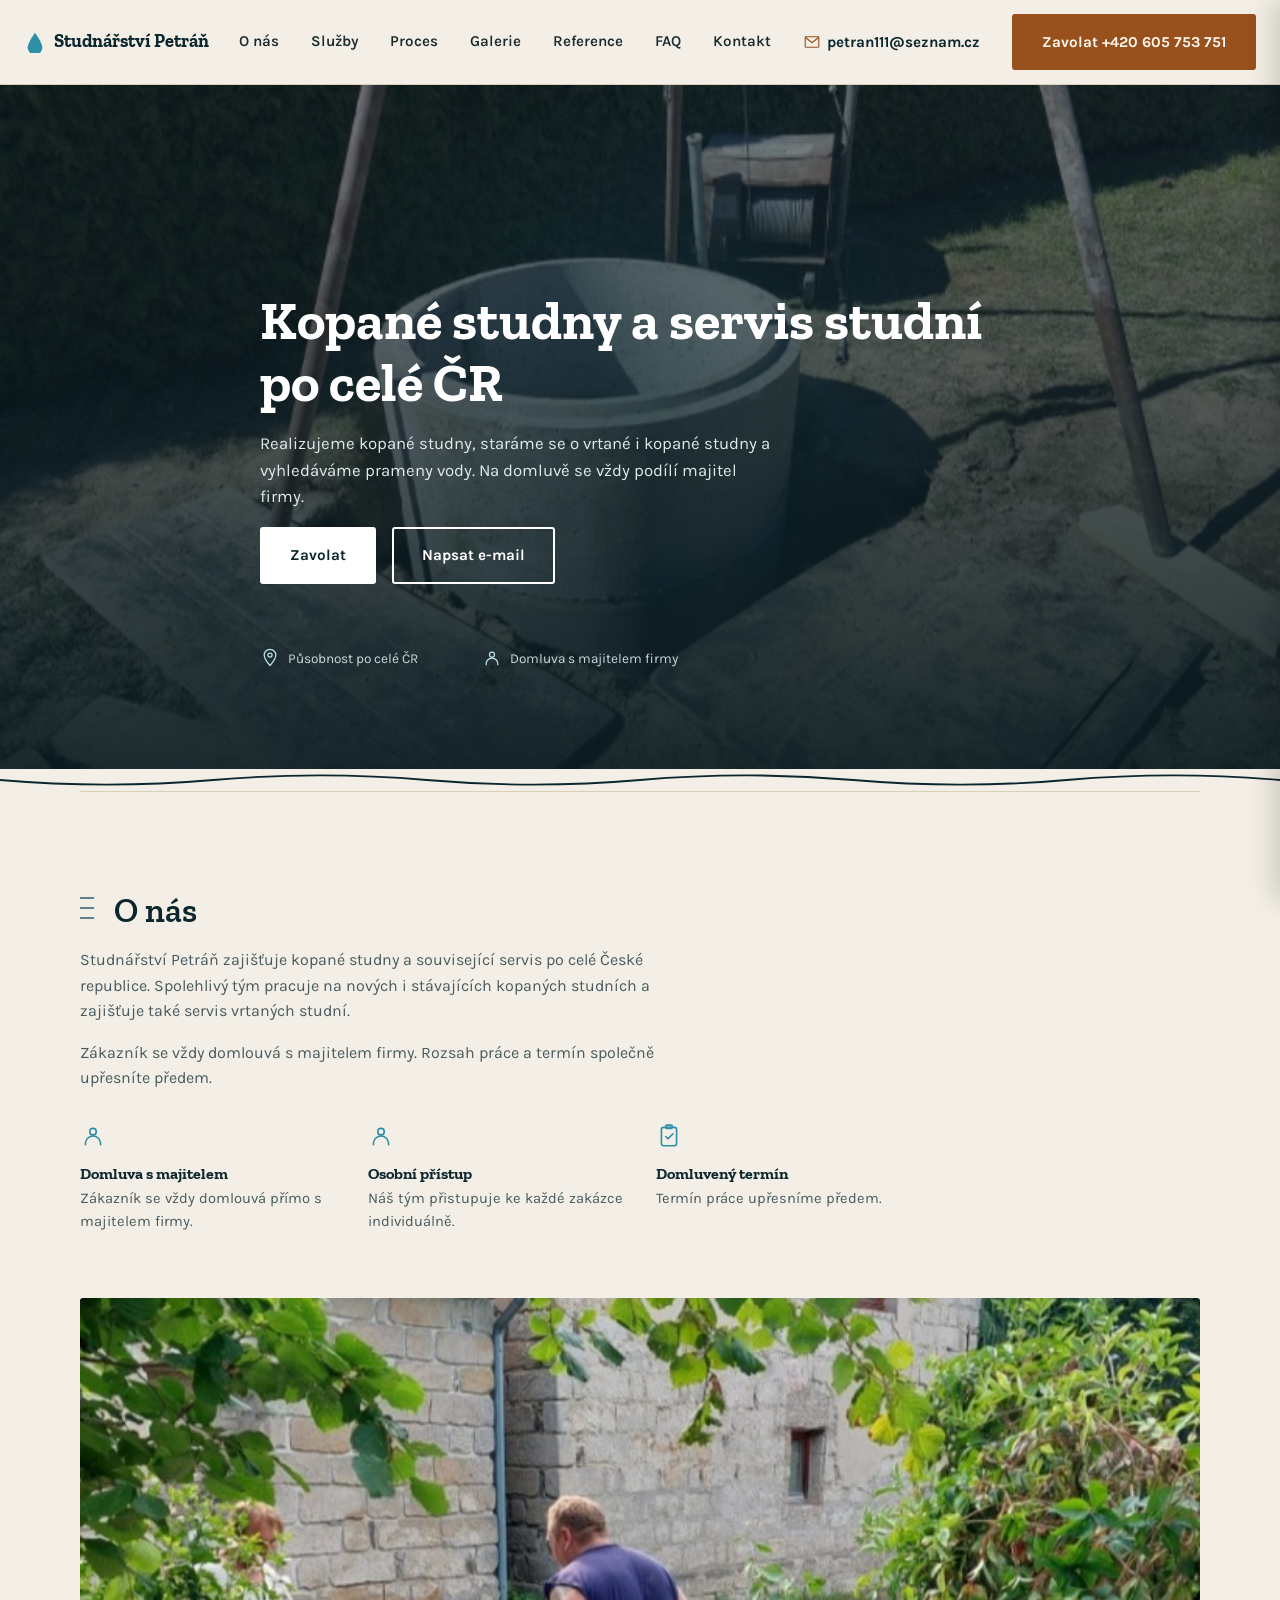
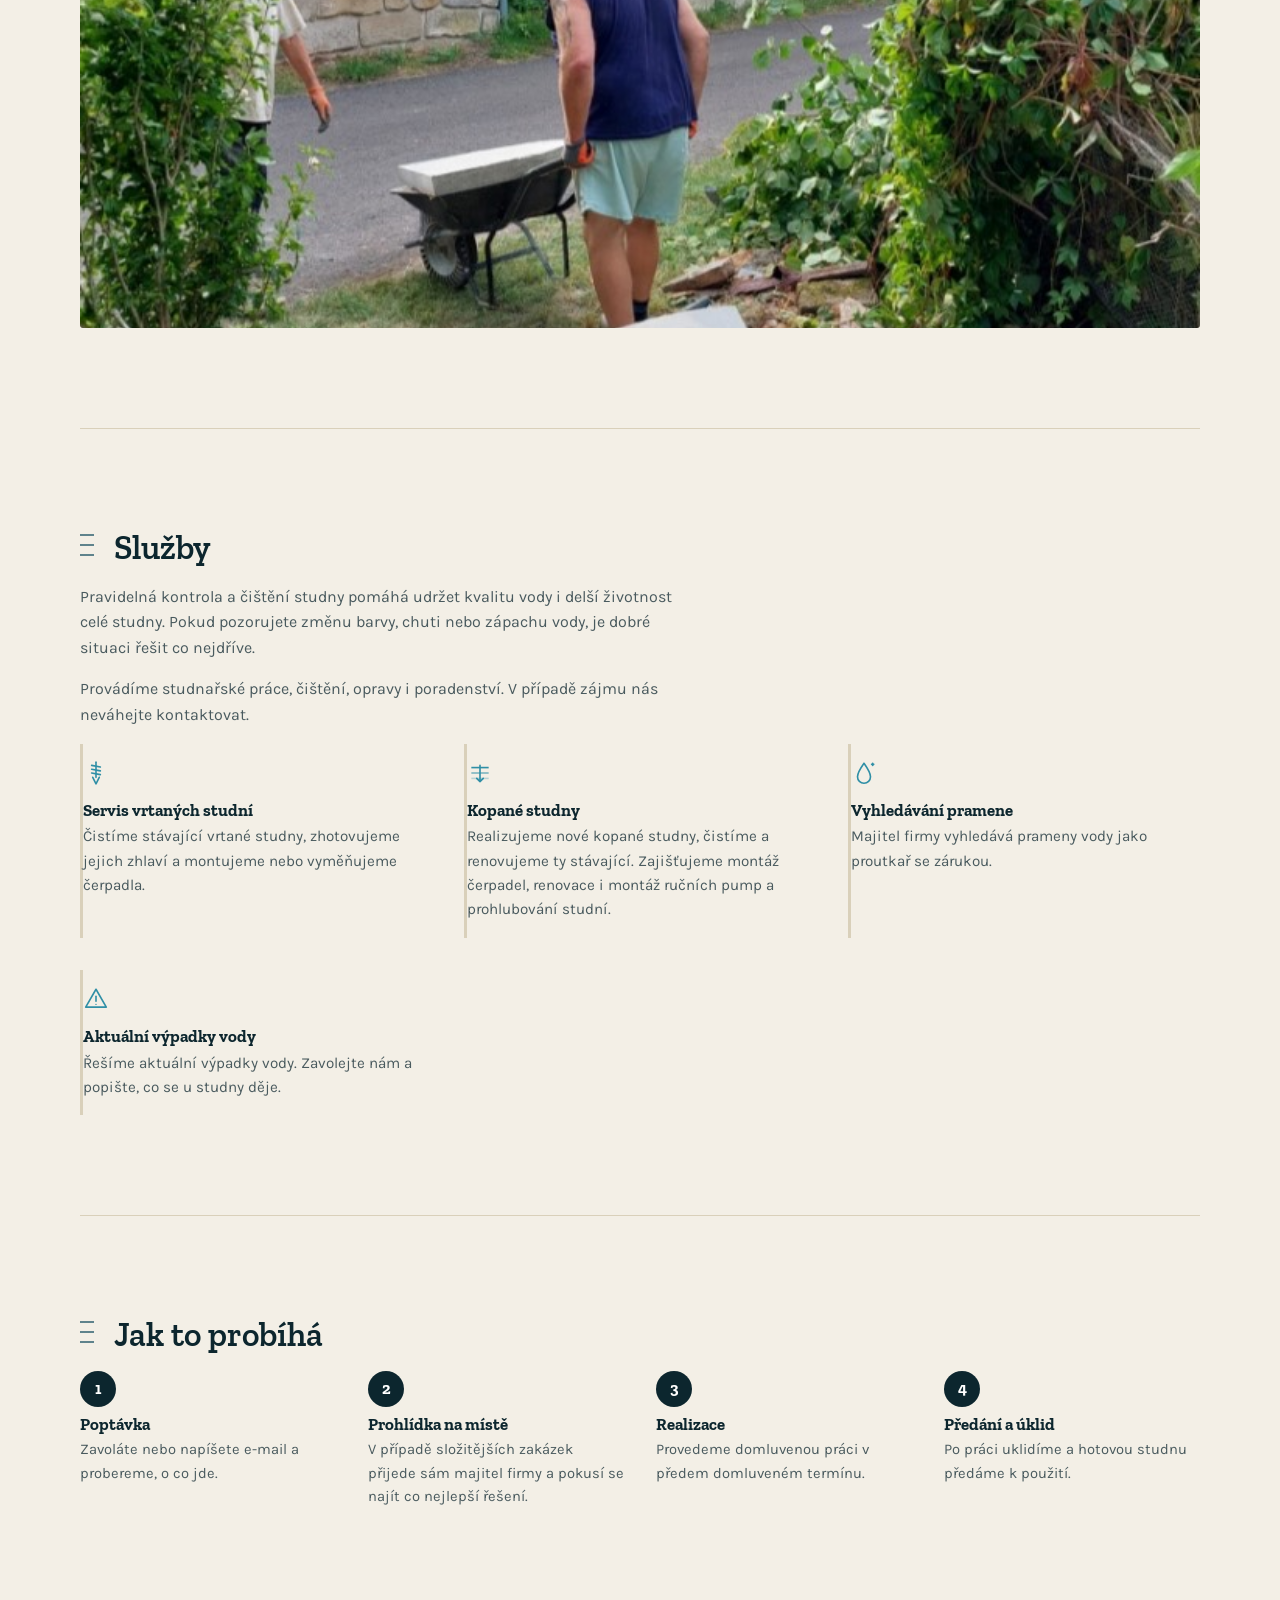
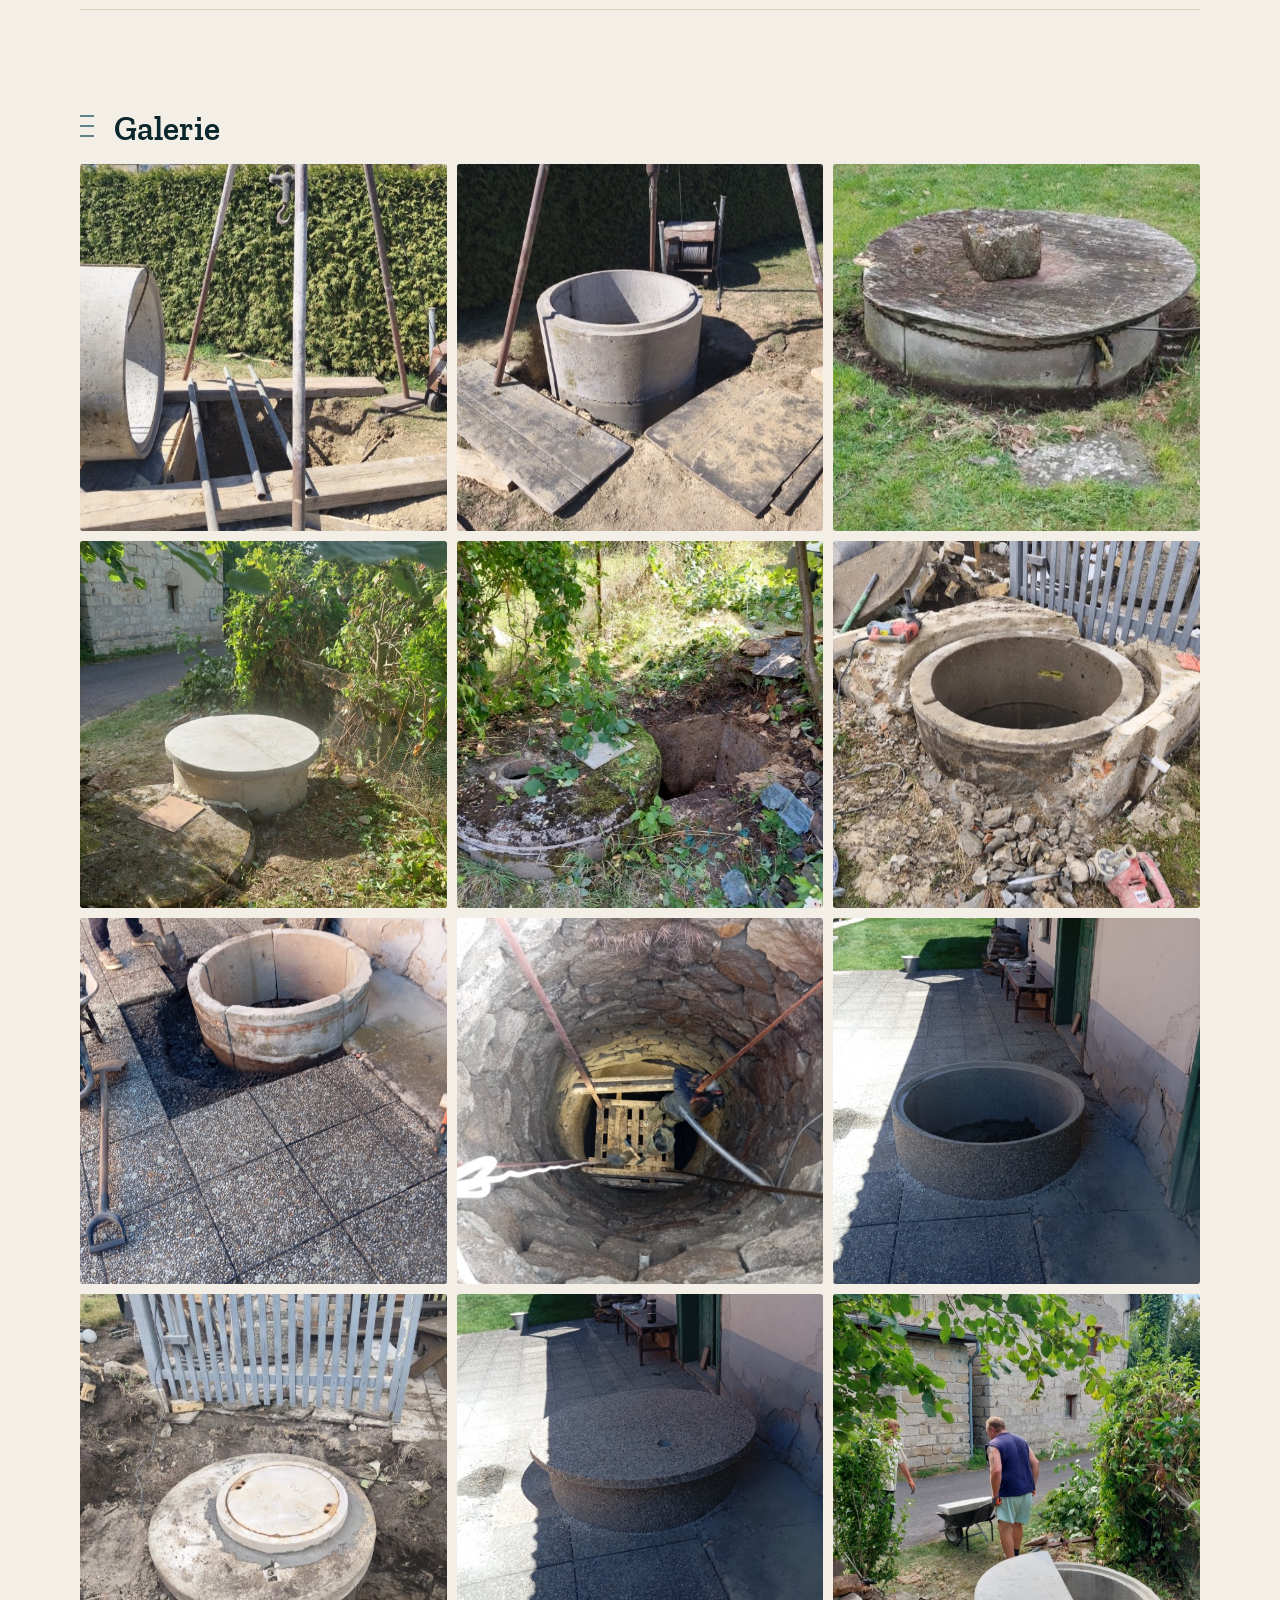
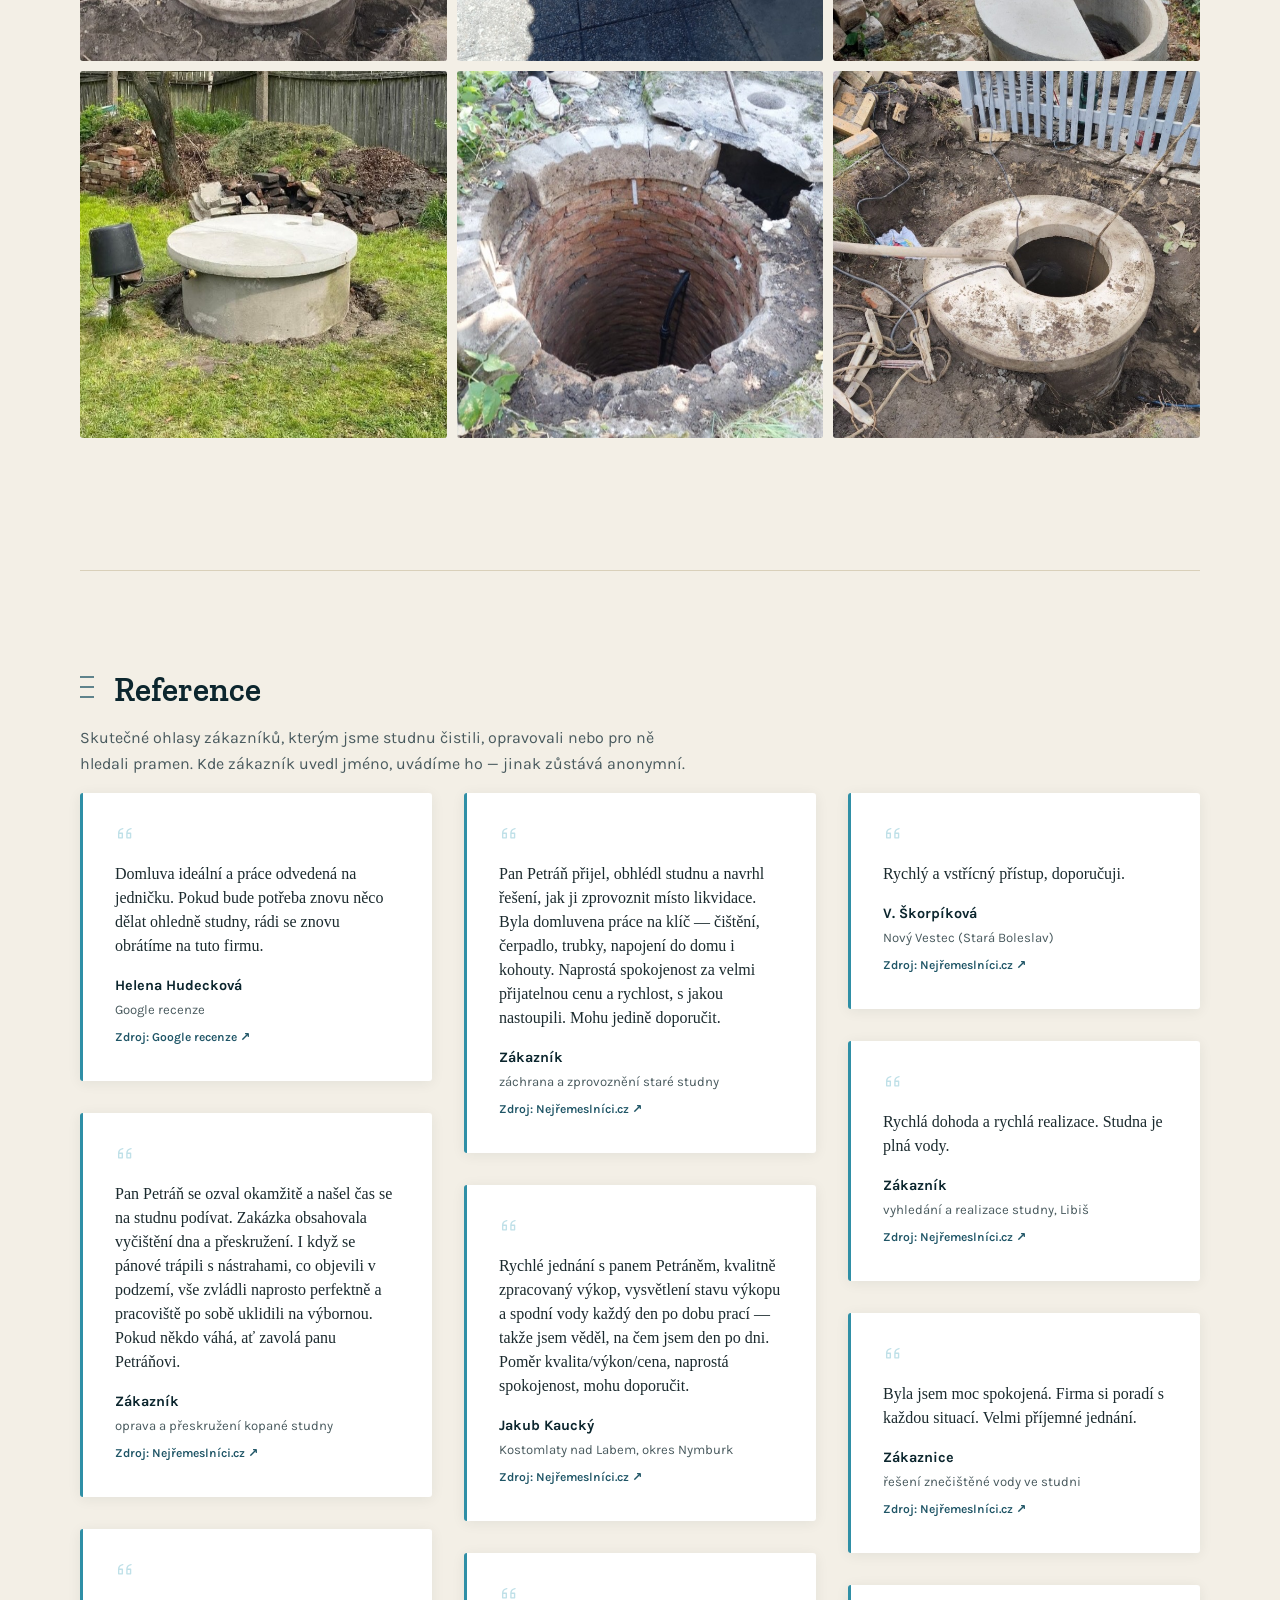
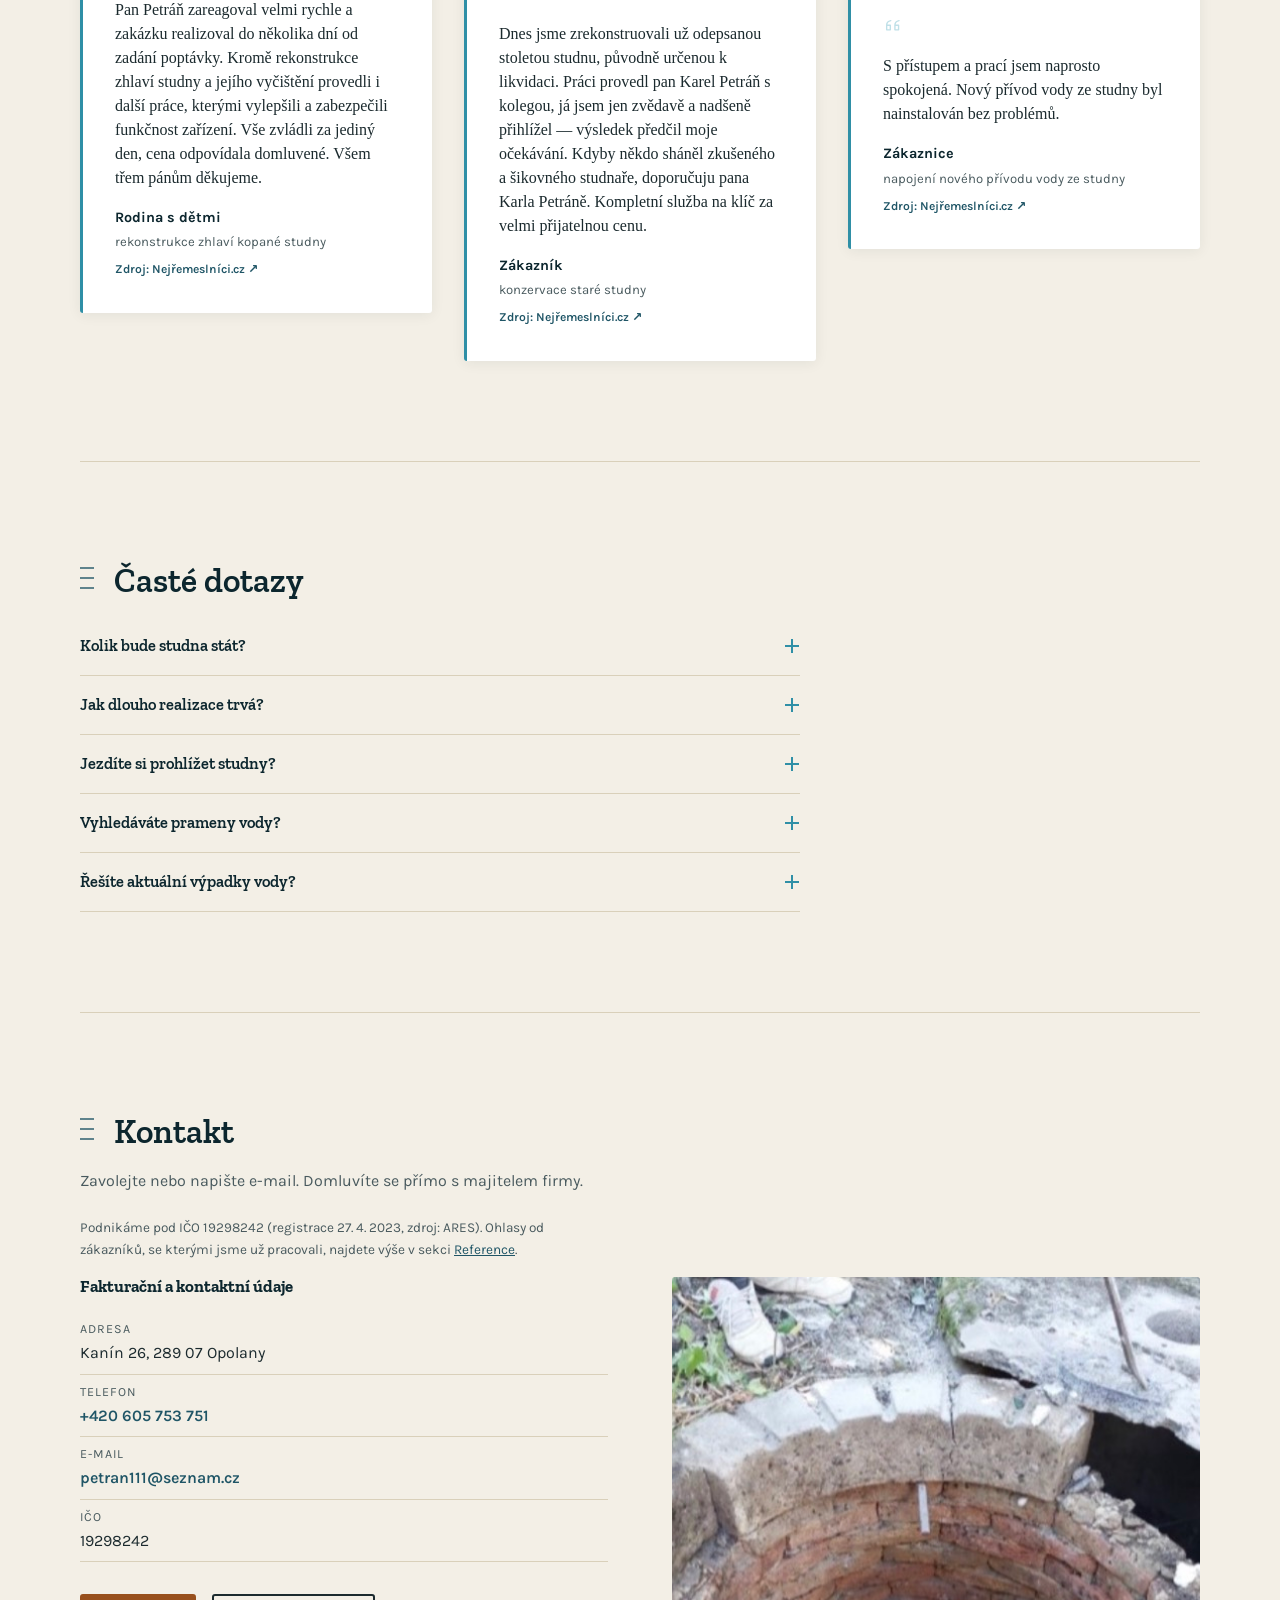
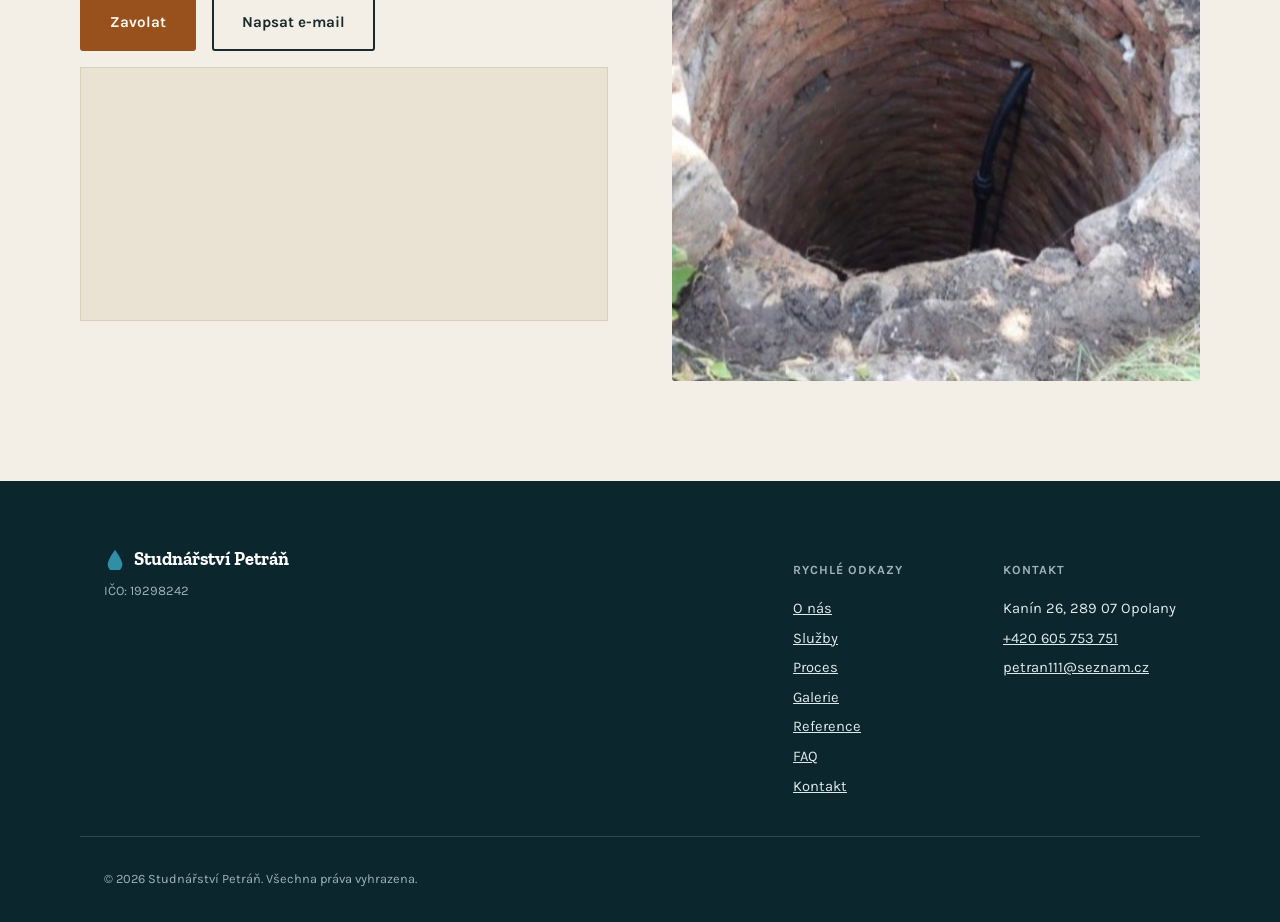
==== commit 5bcf74c7: "Galerie s reálnými fotkami a fotka do sekce Kontakt 15 reálných fotografií ze zakázek v galerii míst" ====
--- a/index.html
+++ b/index.html
@@ -164,10 +164,6 @@
 <!-- ============ HERO ============ -->
 <section class="hero" id="hero">
   <div class="hero-bg" aria-hidden="true"></div>
-  <div class="hero-placeholder-tag">
-    <svg class="drop-icon" aria-hidden="true" style="width:1em;height:1em;"><use href="#icon-camera"></use></svg>
-    Fotografie realizace — doplní klient
-  </div>
   <div class="container">
     <h1>Kopané studny a servis studní po celé ČR</h1>
     <p class="lead">Realizujeme kopané studny, staráme se o vrtané i kopané studny a vyhledáváme prameny vody. Na domluvě se vždy podílí majitel firmy.</p>
@@ -204,20 +200,14 @@
       <p>Náš tým přistupuje ke každé zakázce individuálně.</p>
     </div>
     <div>
-      <svg class="drop-icon" aria-hidden="true"><use href="#icon-leaf"></use></svg>
-      <h3>Šetrně k pozemku</h3>
-      <p>Při práci na pozemku nerušíme a nenarušujeme jeho okolí.</p>
-    </div>
-    <div>
       <svg class="drop-icon" aria-hidden="true"><use href="#icon-clipboard"></use></svg>
       <h3>Domluvený termín</h3>
       <p>Termín práce upřesníme předem.</p>
     </div>
   </div>
 
-  <div class="photo-placeholder about-photo">
-    <svg aria-hidden="true"><use href="#icon-camera"></use></svg>
-    <span>Fotografie týmu nebo realizace — doplní klient</span>
+  <div class="about-photo img">
+    <img src="images/gallery/studna-12.jpg" alt="Naši lidé s kolečkem u nově osazené betonové skruže studny na zahradě" loading="lazy" width="720" height="952">
   </div>
 </section>
 
@@ -281,18 +271,22 @@
 <section class="section container" id="galerie">
   <h2>Galerie</h2>
   <div class="media-grid">
-    <button type="button" class="photo-placeholder img gallery-item" data-caption="Kopaná studna"><svg aria-hidden="true"><use href="#icon-camera"></use></svg><span>Kopaná studna</span></button>
-    <button type="button" class="photo-placeholder img gallery-item" data-caption="Čištění kopané studny"><svg aria-hidden="true"><use href="#icon-camera"></use></svg><span>Čištění kopané studny</span></button>
-    <button type="button" class="photo-placeholder img gallery-item" data-caption="Tým při práci"><svg aria-hidden="true"><use href="#icon-camera"></use></svg><span>Tým při práci</span></button>
-    <button type="button" class="photo-placeholder img gallery-item" data-caption="Renovace studny"><svg aria-hidden="true"><use href="#icon-camera"></use></svg><span>Renovace studny</span></button>
-    <button type="button" class="photo-placeholder img gallery-item" data-caption="Montáž čerpadla"><svg aria-hidden="true"><use href="#icon-camera"></use></svg><span>Montáž čerpadla</span></button>
-    <button type="button" class="photo-placeholder img gallery-item" data-caption="Prohlubování studny"><svg aria-hidden="true"><use href="#icon-camera"></use></svg><span>Prohlubování studny</span></button>
-    <button type="button" class="photo-placeholder img gallery-item" data-caption="Ruční pumpa"><svg aria-hidden="true"><use href="#icon-camera"></use></svg><span>Ruční pumpa</span></button>
-    <button type="button" class="photo-placeholder img gallery-item" data-caption="Zhlaví vrtané studny"><svg aria-hidden="true"><use href="#icon-camera"></use></svg><span>Zhlaví vrtané studny</span></button>
-    <button type="button" class="photo-placeholder img gallery-item" data-caption="Prohlubování studny"><svg aria-hidden="true"><use href="#icon-camera"></use></svg><span>Prohlubování studny</span></button>
-    <button type="button" class="photo-placeholder img gallery-item" data-caption="Vyhledávání pramene"><svg aria-hidden="true"><use href="#icon-camera"></use></svg><span>Vyhledávání pramene</span></button>
-  </div>
-  <p style="max-width:60ch;">Reálné fotografie realizací doplníme, jakmile je od klienta dostaneme. Dlaždice výše zatím jen drží místo a poměr stran — kliknutím na dlaždici si ji prohlédnete zvětšenou.</p>
+    <button type="button" class="img gallery-item" data-caption="Skruž připravená ke spuštění do výkopu"><img src="images/gallery/studna-01.jpg" alt="Betonová skruž položená vedle vykopané jámy, nad ní trojnožka s vrátkem" loading="lazy" width="720" height="523"></button>
+    <button type="button" class="img gallery-item" data-caption="Osazená skruž kopané studny"><img src="images/gallery/studna-02.jpg" alt="Betonová skruž osazená v zemi pod trojnožkou s vrátkem, vedle odložené dřevěné kryty" loading="lazy" width="720" height="530"></button>
+    <button type="button" class="img gallery-item" data-caption="Starší studna se zarostlým poklopem"><img src="images/gallery/studna-03.jpg" alt="Betonový poklop studny na trávníku, částečně zarostlý mechem, s kamenem jako přítěží" loading="lazy" width="716" height="517"></button>
+    <button type="button" class="img gallery-item" data-caption="Dokončené zhlaví studny u domu"><img src="images/gallery/studna-04.jpg" alt="Kulaté betonové víko zhlaví studny v zahradě u kamenné budovy" loading="lazy" width="720" height="945"></button>
+    <button type="button" class="img gallery-item" data-caption="Stará studna v zarostlém terénu"><img src="images/gallery/studna-05.jpg" alt="Stará kamenná deska zhlaví studny zarostlá v zeleni, vedle otevřená vykopaná jáma" loading="lazy" width="720" height="526"></button>
+    <button type="button" class="img gallery-item" data-caption="Oprava a rozšíření zhlaví studny"><img src="images/gallery/studna-06.jpg" alt="Otevřené zhlaví studny s vybouraným betonovým a cihlovým lemem při opravě" loading="lazy" width="720" height="523"></button>
+    <button type="button" class="img gallery-item" data-caption="Přeskružení staré kopané studny"><img src="images/gallery/studna-07.jpg" alt="Stará kamenná skruž studny obklopená čerstvým výkopem při přeskružení" loading="lazy" width="720" height="934"></button>
+    <button type="button" class="img gallery-item" data-caption="Práce uvnitř studny"><img src="images/gallery/studna-08.jpg" alt="Pohled shora do kamenné studny s dělníkem stojícím uvnitř na dřevěné plošině" loading="lazy" width="720" height="929"></button>
+    <button type="button" class="img gallery-item" data-caption="Nová skruž zhlaví kopané studny"><img src="images/gallery/studna-09.jpg" alt="Betonová skruž osazená na dlažbě vedle domu jako zhlaví kopané studny" loading="lazy" width="720" height="935"></button>
+    <button type="button" class="img gallery-item" data-caption="Hotové zhlaví studny s kovovým poklopem"><img src="images/gallery/studna-10.jpg" alt="Betonové zhlaví studny s kruhovým kovovým poklopem a otvory pro šrouby" loading="lazy" width="704" height="532"></button>
+    <button type="button" class="img gallery-item" data-caption="Kamenný poklop zhlaví studny"><img src="images/gallery/studna-11.jpg" alt="Kulatý teracový poklop na zhlaví studny na dlážděné ploše u domu" loading="lazy" width="720" height="931"></button>
+    <button type="button" class="img gallery-item" data-caption="Dovoz materiálu na stavbu studny"><img src="images/gallery/studna-12.jpg" alt="Muž s kolečkem u nově osazené betonové skruže studny na zahradě" loading="lazy" width="720" height="952"></button>
+    <button type="button" class="img gallery-item" data-caption="Zhlaví studny po rekonstrukci"><img src="images/gallery/studna-13.jpg" alt="Betonové zhlaví studny na trávníku, v pozadí hromada suti po rekonstrukci" loading="lazy" width="720" height="699"></button>
+    <button type="button" class="img gallery-item" data-caption="Pohled do vyčištěné studny"><img src="images/gallery/studna-14.jpg" alt="Pohled shora do cihlové studny s hadicí čerpadla uvnitř" loading="lazy" width="720" height="518"></button>
+    <button type="button" class="img gallery-item" data-caption="Skruž studny po osazení do výkopu"><img src="images/gallery/studna-15.jpg" alt="Betonová skruž kopané studny zapuštěná do země, vedle vyvedené kabely" loading="lazy" width="720" height="940"></button>
+  </div>
 </section>
 
 <div class="lightbox" id="lightbox" hidden>
@@ -420,9 +414,8 @@
           src="https://www.google.com/maps?q=Kan%C3%ADn+26%2C+289+07+Opolany&output=embed"></iframe>
       </div>
     </div>
-    <div class="photo-placeholder contact-photo">
-      <svg aria-hidden="true"><use href="#icon-camera"></use></svg>
-      <span>Fotografie sídla firmy — doplní klient</span>
+    <div class="contact-photo">
+      <img src="images/kontakt-studna.jpg" alt="Pohled do vyčištěné kopané studny se skružemi z naší realizace" loading="lazy" width="720" height="698">
     </div>
   </div>
 </section>
--- a/style.css
+++ b/style.css
@@ -145,14 +145,9 @@
 .hero-bg{
   position:absolute; inset:0;
   background:
-    radial-gradient(circle at 50% 42%, rgba(47,143,166,.35), transparent 45%),
-    repeating-radial-gradient(circle at 50% 42%, rgba(255,255,255,.05) 0 2px, transparent 2px 26px),
-    linear-gradient(180deg, var(--well-900) 0%, #071a20 100%);
-}
-.hero-placeholder-tag{
-  position:absolute; top:var(--space-md); right:var(--pad); z-index:2;
-  display:flex; align-items:center; gap:8px; font-size:.75rem; color:rgba(255,255,255,.75);
-  background:rgba(0,0,0,.3); padding:6px 12px; border-radius:999px; border:1px dashed rgba(255,255,255,.4);
+    linear-gradient(180deg, rgba(7,26,32,.5) 0%, rgba(7,26,32,.72) 55%, rgba(7,26,32,.92) 100%),
+    radial-gradient(circle at 50% 42%, rgba(47,143,166,.25), transparent 45%),
+    url("images/gallery/studna-02.jpg") center 38%/cover no-repeat;
 }
 .hero .container{position:relative; z-index:1; padding-bottom:var(--space-xl);}
 .hero h1{color:#fff; max-width:760px;}
@@ -199,7 +194,8 @@
 }
 .photo-placeholder svg{width:34px; height:34px; opacity:.6;}
 .photo-placeholder span{font-size:.8rem; max-width:26ch;}
-.about-photo{aspect-ratio:16/7;}
+.about-photo{aspect-ratio:16/9; overflow:hidden; border-radius:var(--radius);}
+.about-photo img{width:100%; height:100%; object-fit:cover; object-position:center 42%; display:block;}
 
 /* ---------- SERVICES ---------- */
 .text-card-grid{display:grid; grid-template-columns:repeat(3,1fr); gap:var(--space-md);}
@@ -237,8 +233,9 @@
 
 /* ---------- GALLERY ---------- */
 .media-grid{display:grid; grid-template-columns:repeat(3,1fr); gap:10px; margin-bottom:var(--space-md);}
-.media-grid .img{aspect-ratio:1/1;}
-.gallery-item{border:0; margin:0; font:inherit; width:100%; cursor:pointer; appearance:none;}
+.media-grid .img{aspect-ratio:1/1; overflow:hidden; border-radius:var(--radius);}
+.media-grid .img img{width:100%; height:100%; object-fit:cover; display:block;}
+.gallery-item{border:0; margin:0; padding:0; font:inherit; width:100%; cursor:pointer; appearance:none; background:none;}
 .gallery-item:focus-visible{outline:2px solid var(--well-900); outline-offset:2px;}
 .media-grid > .gallery-item{
   opacity:0; transform:translateY(18px);
@@ -357,7 +354,6 @@
 
 /* ---------- CONTACT ---------- */
 .contact-grid{display:grid; grid-template-columns:1fr 1fr; gap:var(--space-lg);}
-.contact-photo{aspect-ratio:3/4; align-self:start;}
 .contact-list{list-style:none; margin:0 0 var(--space-md); padding:0;}
 .contact-list li{padding:var(--space-xs) 0; border-bottom:1px solid var(--line);}
 .contact-list .label{font-size:.78rem; color:var(--muted); text-transform:uppercase; letter-spacing:.08em; display:block;}
@@ -368,6 +364,8 @@
   margin-top:var(--space-sm); text-align:center; padding:var(--space-sm); font-size:.9rem;
 }
 .map-placeholder iframe{width:100%; height:220px; border:0;}
+.contact-photo{aspect-ratio:3/4; overflow:hidden; border-radius:var(--radius); align-self:start;}
+.contact-photo img{width:100%; height:100%; object-fit:cover;}
 
 /* ---------- FOOTER ---------- */
 footer.site{background:var(--well-900); color:#dfeaec; padding:var(--space-lg) 0 var(--space-md);}
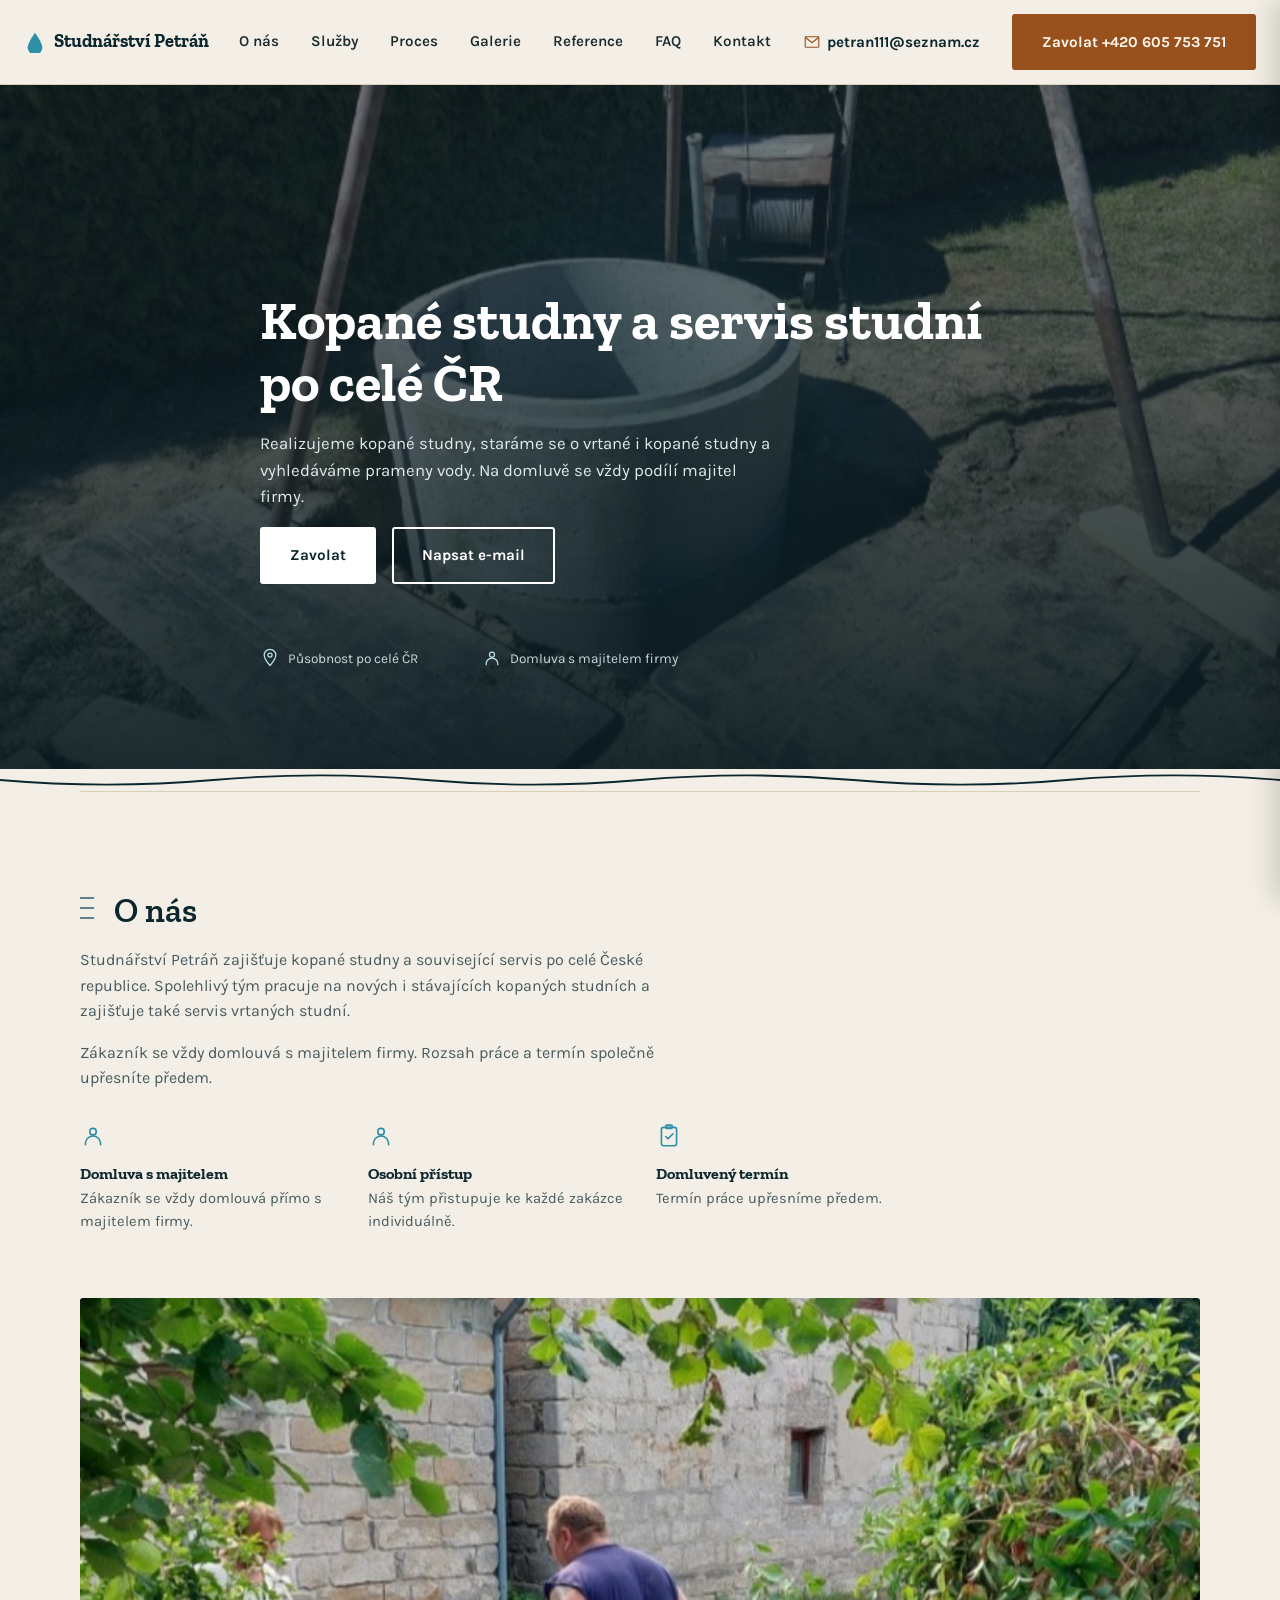
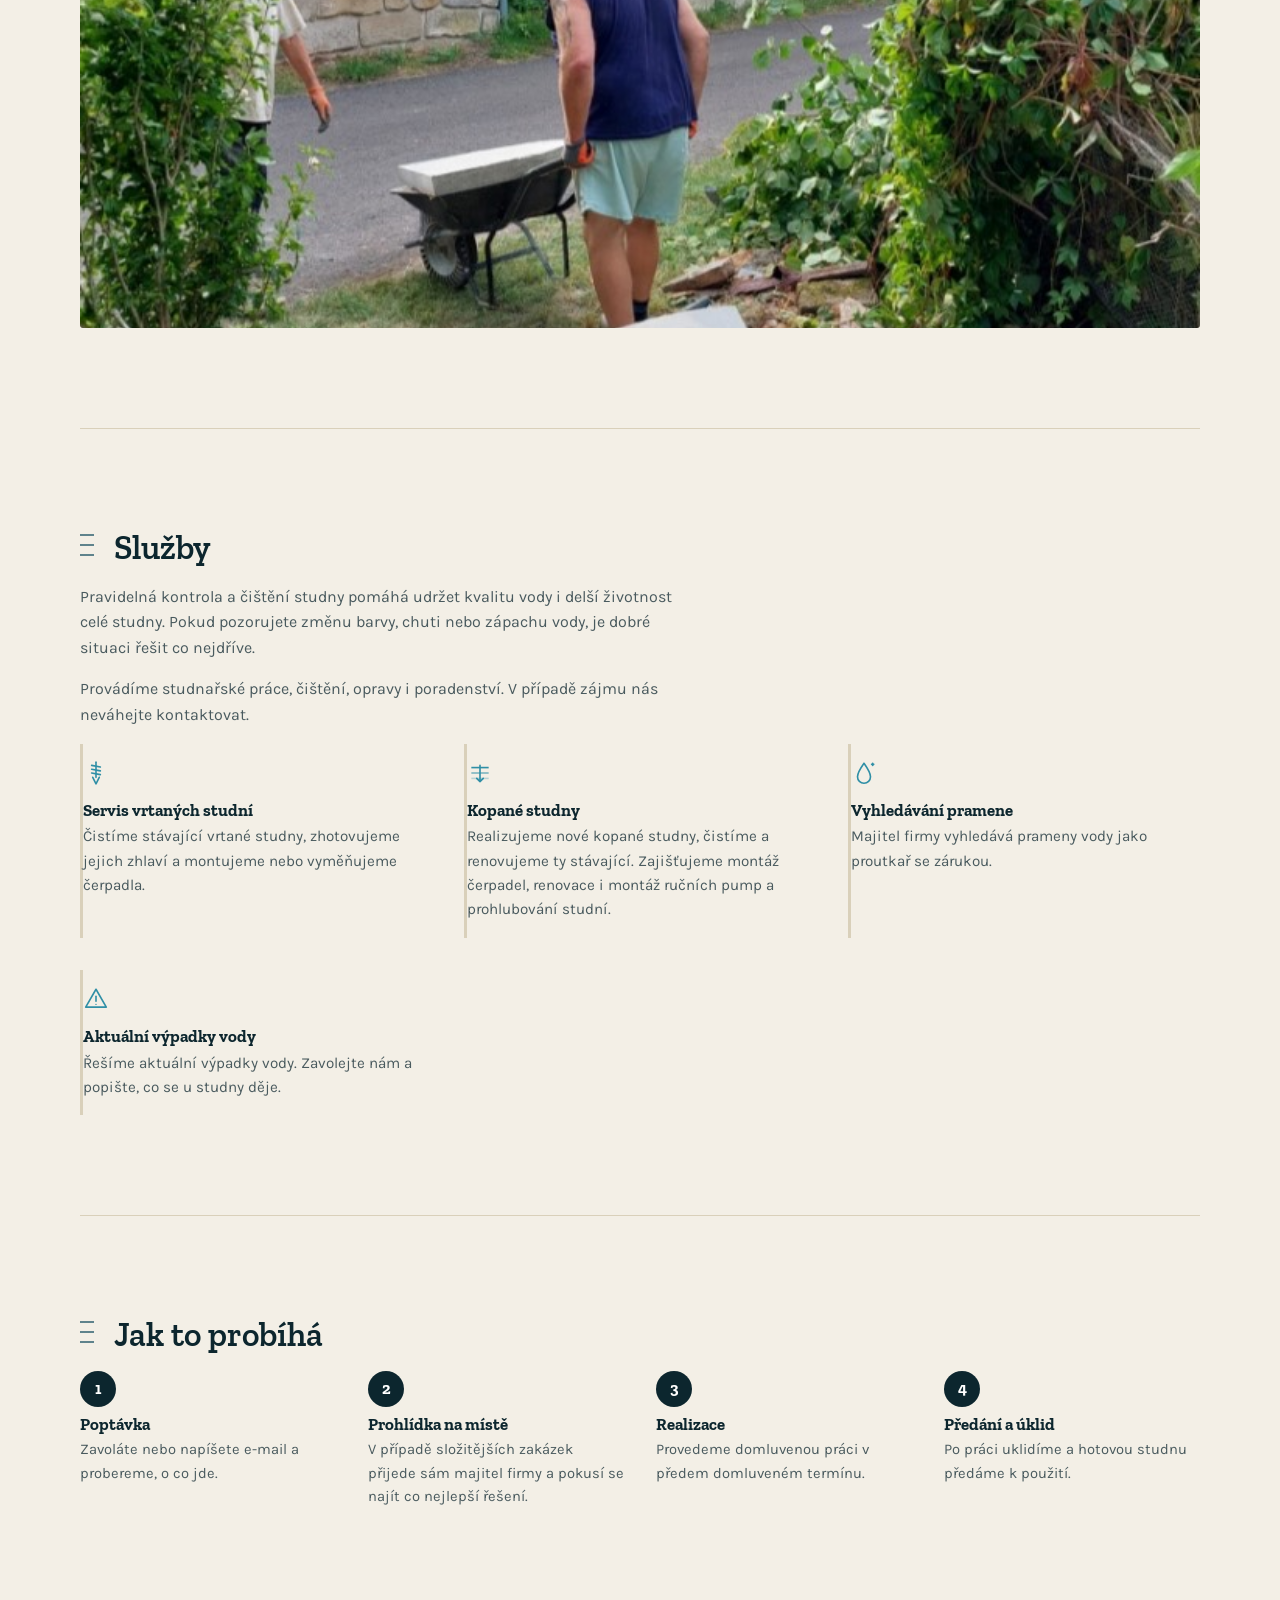
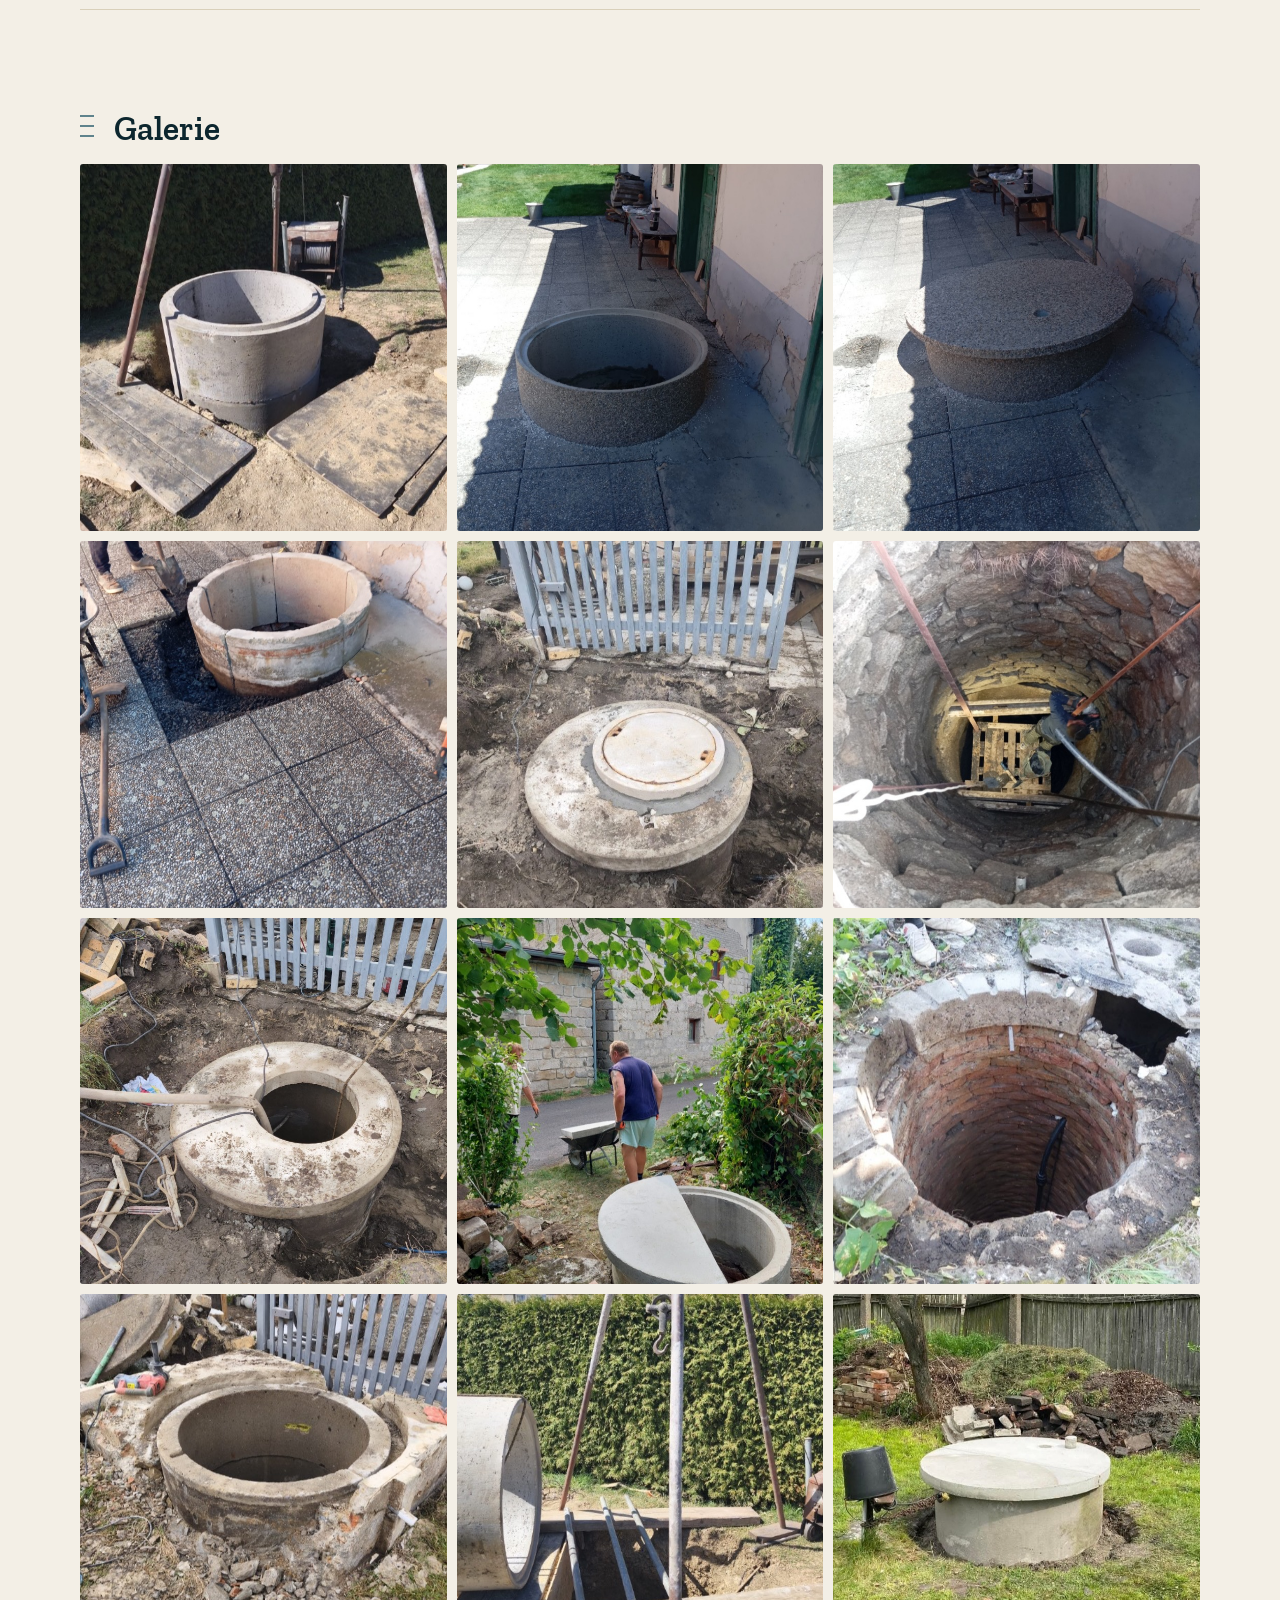
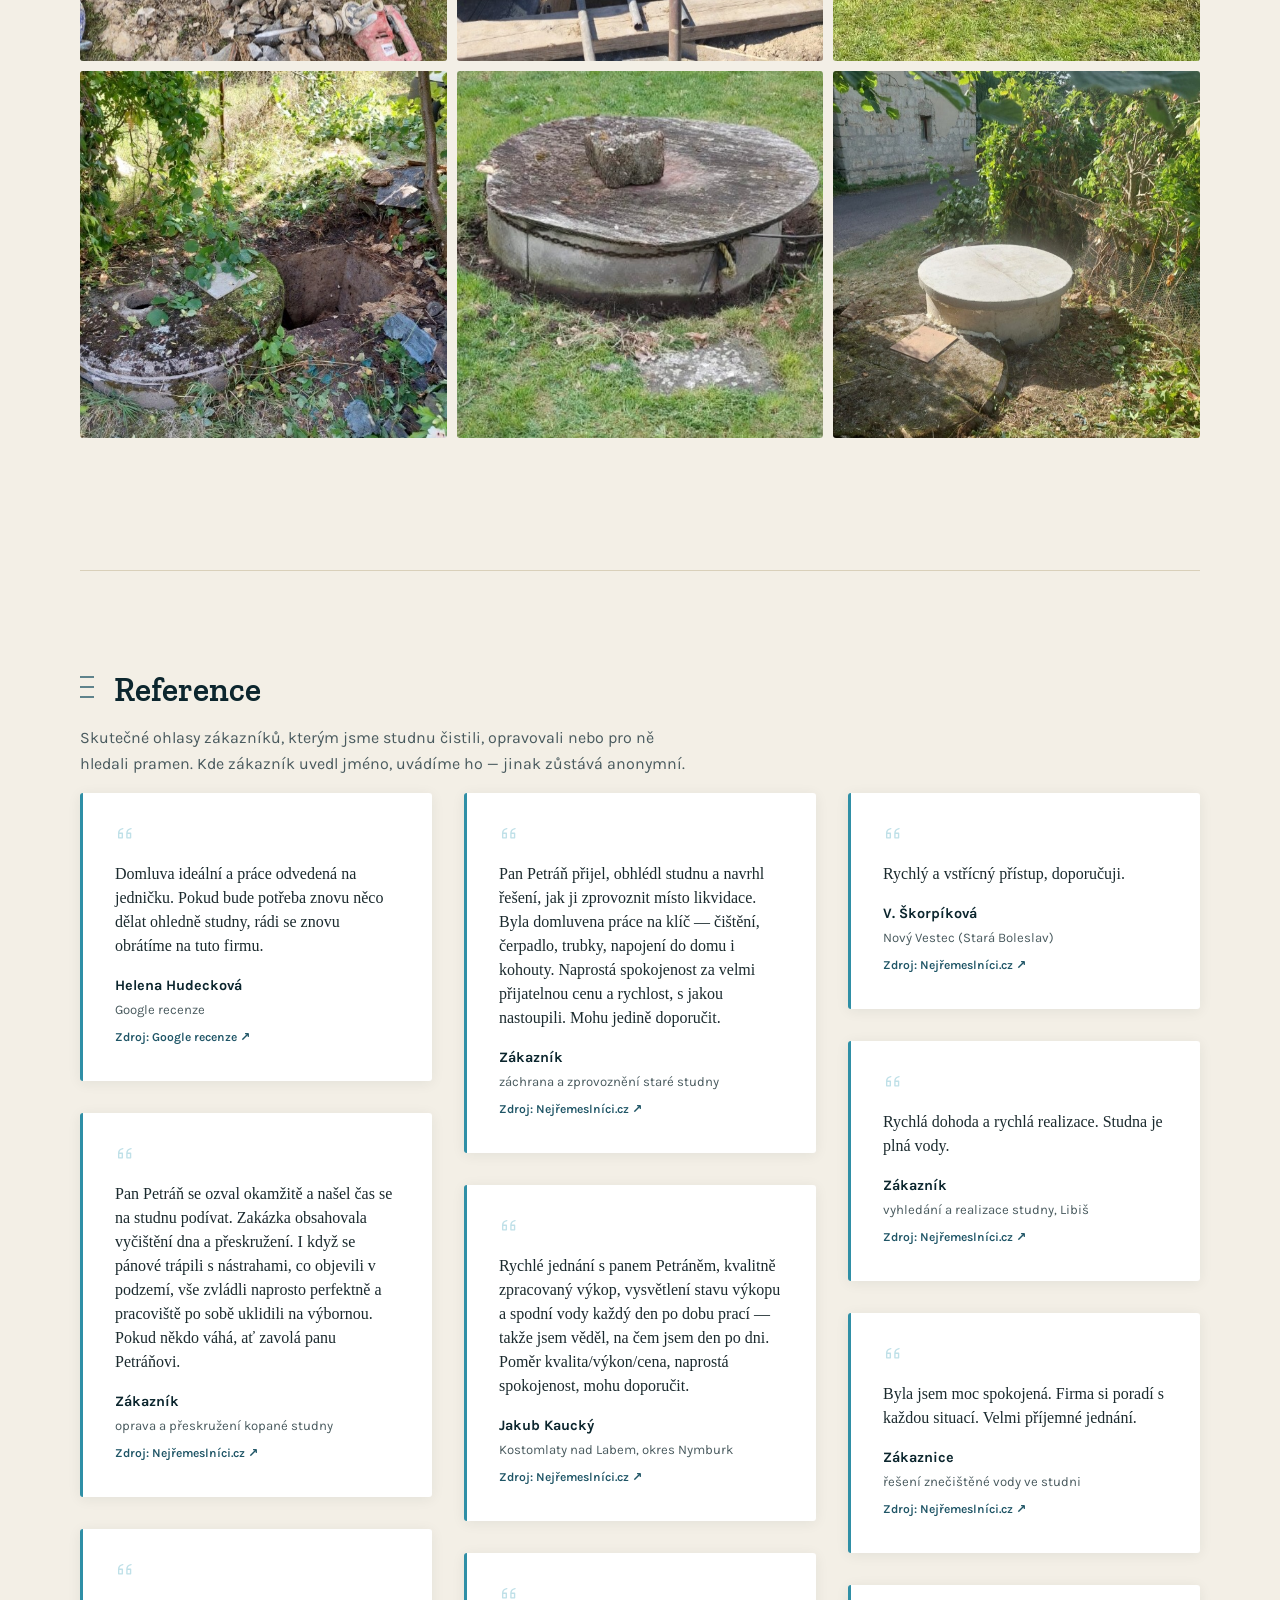
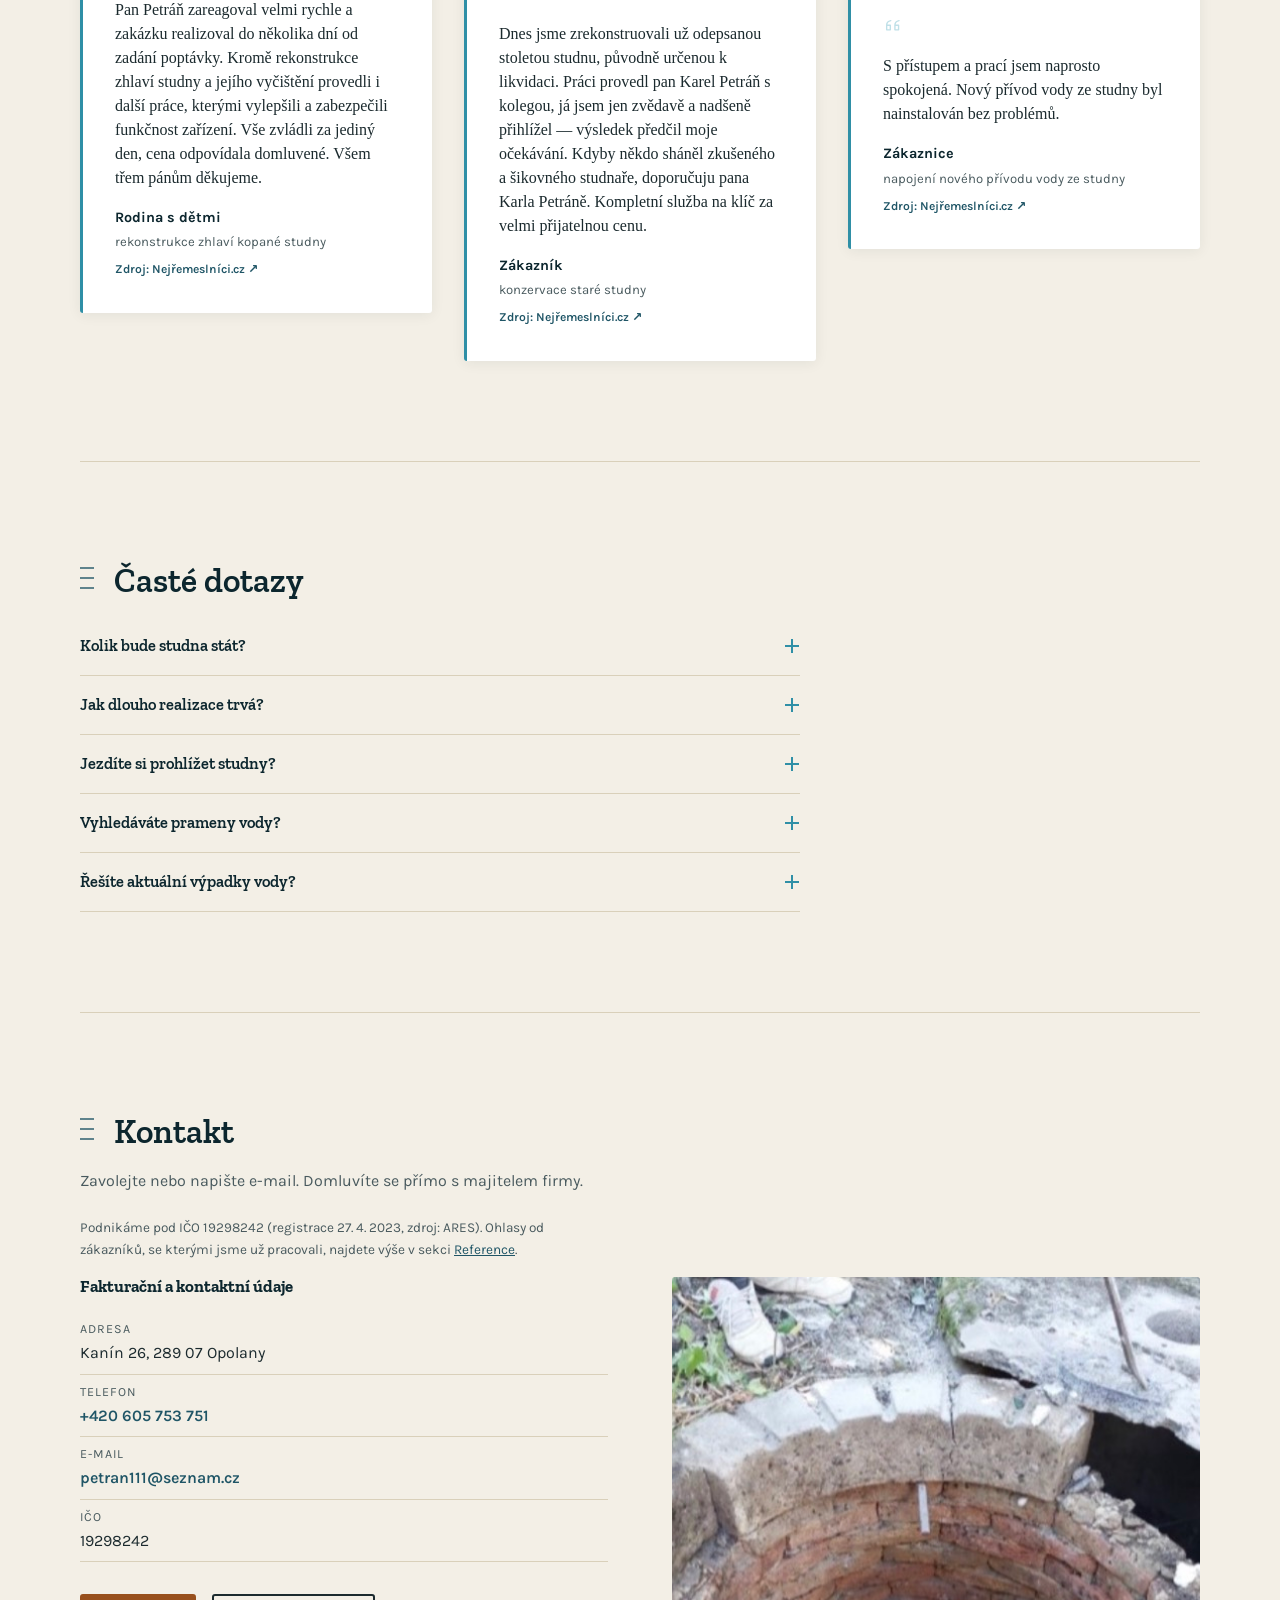
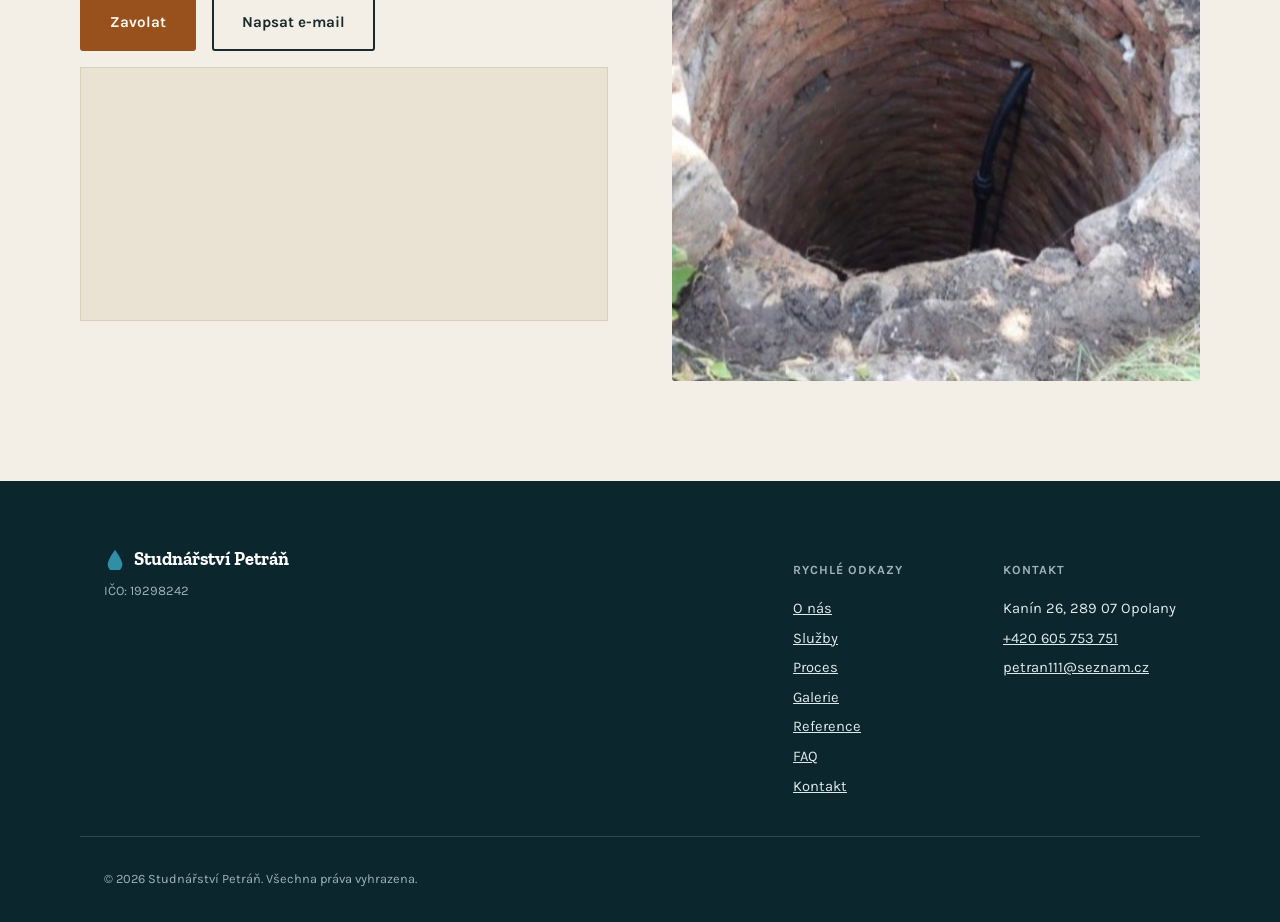
==== commit 24562800: "Přeskládání galerie do finálního pořadí fotek Co-Authored-By: Claude Sonnet 5.5 <noreply@anthropic.c" ====
--- a/index.html
+++ b/index.html
@@ -271,21 +271,21 @@
 <section class="section container" id="galerie">
   <h2>Galerie</h2>
   <div class="media-grid">
+    <button type="button" class="img gallery-item" data-caption="Osazená skruž kopané studny"><img src="images/gallery/studna-02.jpg" alt="Betonová skruž osazená v zemi pod trojnožkou s vrátkem, vedle odložené dřevěné kryty" loading="lazy" width="720" height="530"></button>
+    <button type="button" class="img gallery-item" data-caption="Nová skruž zhlaví kopané studny"><img src="images/gallery/studna-09.jpg" alt="Betonová skruž osazená na dlažbě vedle domu jako zhlaví kopané studny" loading="lazy" width="720" height="935"></button>
+    <button type="button" class="img gallery-item" data-caption="Kamenný poklop zhlaví studny"><img src="images/gallery/studna-11.jpg" alt="Kulatý teracový poklop na zhlaví studny na dlážděné ploše u domu" loading="lazy" width="720" height="931"></button>
+    <button type="button" class="img gallery-item" data-caption="Přeskružení staré kopané studny"><img src="images/gallery/studna-07.jpg" alt="Stará kamenná skruž studny obklopená čerstvým výkopem při přeskružení" loading="lazy" width="720" height="934"></button>
+    <button type="button" class="img gallery-item" data-caption="Hotové zhlaví studny s kovovým poklopem"><img src="images/gallery/studna-10.jpg" alt="Betonové zhlaví studny s kruhovým kovovým poklopem a otvory pro šrouby" loading="lazy" width="704" height="532"></button>
+    <button type="button" class="img gallery-item" data-caption="Práce uvnitř studny"><img src="images/gallery/studna-08.jpg" alt="Pohled shora do kamenné studny s dělníkem stojícím uvnitř na dřevěné plošině" loading="lazy" width="720" height="929"></button>
+    <button type="button" class="img gallery-item" data-caption="Skruž studny po osazení do výkopu"><img src="images/gallery/studna-15.jpg" alt="Betonová skruž kopané studny zapuštěná do země, vedle vyvedené kabely" loading="lazy" width="720" height="940"></button>
+    <button type="button" class="img gallery-item" data-caption="Dovoz materiálu na stavbu studny"><img src="images/gallery/studna-12.jpg" alt="Muž s kolečkem u nově osazené betonové skruže studny na zahradě" loading="lazy" width="720" height="952"></button>
+    <button type="button" class="img gallery-item" data-caption="Pohled do vyčištěné studny"><img src="images/gallery/studna-14.jpg" alt="Pohled shora do cihlové studny s hadicí čerpadla uvnitř" loading="lazy" width="720" height="518"></button>
+    <button type="button" class="img gallery-item" data-caption="Oprava a rozšíření zhlaví studny"><img src="images/gallery/studna-06.jpg" alt="Otevřené zhlaví studny s vybouraným betonovým a cihlovým lemem při opravě" loading="lazy" width="720" height="523"></button>
     <button type="button" class="img gallery-item" data-caption="Skruž připravená ke spuštění do výkopu"><img src="images/gallery/studna-01.jpg" alt="Betonová skruž položená vedle vykopané jámy, nad ní trojnožka s vrátkem" loading="lazy" width="720" height="523"></button>
-    <button type="button" class="img gallery-item" data-caption="Osazená skruž kopané studny"><img src="images/gallery/studna-02.jpg" alt="Betonová skruž osazená v zemi pod trojnožkou s vrátkem, vedle odložené dřevěné kryty" loading="lazy" width="720" height="530"></button>
+    <button type="button" class="img gallery-item" data-caption="Zhlaví studny po rekonstrukci"><img src="images/gallery/studna-13.jpg" alt="Betonové zhlaví studny na trávníku, v pozadí hromada suti po rekonstrukci" loading="lazy" width="720" height="699"></button>
+    <button type="button" class="img gallery-item" data-caption="Stará studna v zarostlém terénu"><img src="images/gallery/studna-05.jpg" alt="Stará kamenná deska zhlaví studny zarostlá v zeleni, vedle otevřená vykopaná jáma" loading="lazy" width="720" height="526"></button>
     <button type="button" class="img gallery-item" data-caption="Starší studna se zarostlým poklopem"><img src="images/gallery/studna-03.jpg" alt="Betonový poklop studny na trávníku, částečně zarostlý mechem, s kamenem jako přítěží" loading="lazy" width="716" height="517"></button>
     <button type="button" class="img gallery-item" data-caption="Dokončené zhlaví studny u domu"><img src="images/gallery/studna-04.jpg" alt="Kulaté betonové víko zhlaví studny v zahradě u kamenné budovy" loading="lazy" width="720" height="945"></button>
-    <button type="button" class="img gallery-item" data-caption="Stará studna v zarostlém terénu"><img src="images/gallery/studna-05.jpg" alt="Stará kamenná deska zhlaví studny zarostlá v zeleni, vedle otevřená vykopaná jáma" loading="lazy" width="720" height="526"></button>
-    <button type="button" class="img gallery-item" data-caption="Oprava a rozšíření zhlaví studny"><img src="images/gallery/studna-06.jpg" alt="Otevřené zhlaví studny s vybouraným betonovým a cihlovým lemem při opravě" loading="lazy" width="720" height="523"></button>
-    <button type="button" class="img gallery-item" data-caption="Přeskružení staré kopané studny"><img src="images/gallery/studna-07.jpg" alt="Stará kamenná skruž studny obklopená čerstvým výkopem při přeskružení" loading="lazy" width="720" height="934"></button>
-    <button type="button" class="img gallery-item" data-caption="Práce uvnitř studny"><img src="images/gallery/studna-08.jpg" alt="Pohled shora do kamenné studny s dělníkem stojícím uvnitř na dřevěné plošině" loading="lazy" width="720" height="929"></button>
-    <button type="button" class="img gallery-item" data-caption="Nová skruž zhlaví kopané studny"><img src="images/gallery/studna-09.jpg" alt="Betonová skruž osazená na dlažbě vedle domu jako zhlaví kopané studny" loading="lazy" width="720" height="935"></button>
-    <button type="button" class="img gallery-item" data-caption="Hotové zhlaví studny s kovovým poklopem"><img src="images/gallery/studna-10.jpg" alt="Betonové zhlaví studny s kruhovým kovovým poklopem a otvory pro šrouby" loading="lazy" width="704" height="532"></button>
-    <button type="button" class="img gallery-item" data-caption="Kamenný poklop zhlaví studny"><img src="images/gallery/studna-11.jpg" alt="Kulatý teracový poklop na zhlaví studny na dlážděné ploše u domu" loading="lazy" width="720" height="931"></button>
-    <button type="button" class="img gallery-item" data-caption="Dovoz materiálu na stavbu studny"><img src="images/gallery/studna-12.jpg" alt="Muž s kolečkem u nově osazené betonové skruže studny na zahradě" loading="lazy" width="720" height="952"></button>
-    <button type="button" class="img gallery-item" data-caption="Zhlaví studny po rekonstrukci"><img src="images/gallery/studna-13.jpg" alt="Betonové zhlaví studny na trávníku, v pozadí hromada suti po rekonstrukci" loading="lazy" width="720" height="699"></button>
-    <button type="button" class="img gallery-item" data-caption="Pohled do vyčištěné studny"><img src="images/gallery/studna-14.jpg" alt="Pohled shora do cihlové studny s hadicí čerpadla uvnitř" loading="lazy" width="720" height="518"></button>
-    <button type="button" class="img gallery-item" data-caption="Skruž studny po osazení do výkopu"><img src="images/gallery/studna-15.jpg" alt="Betonová skruž kopané studny zapuštěná do země, vedle vyvedené kabely" loading="lazy" width="720" height="940"></button>
   </div>
 </section>
 
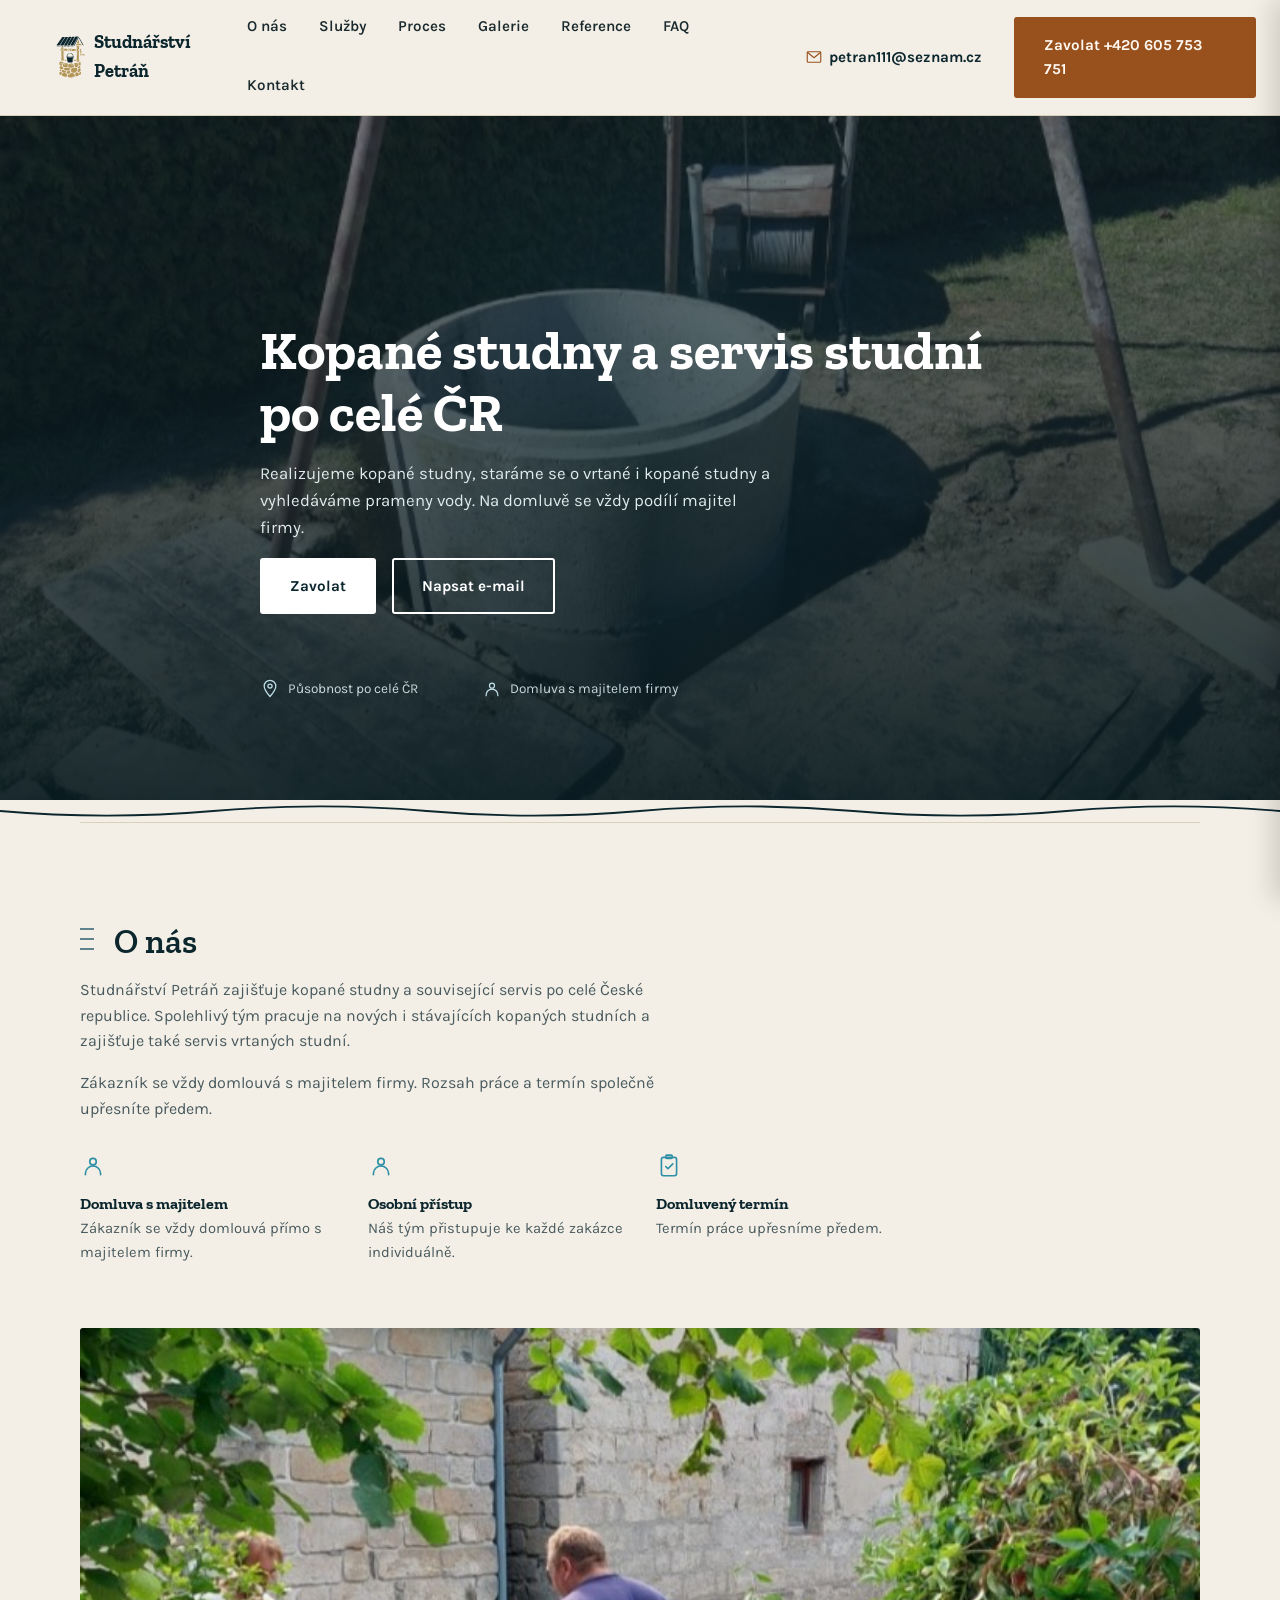
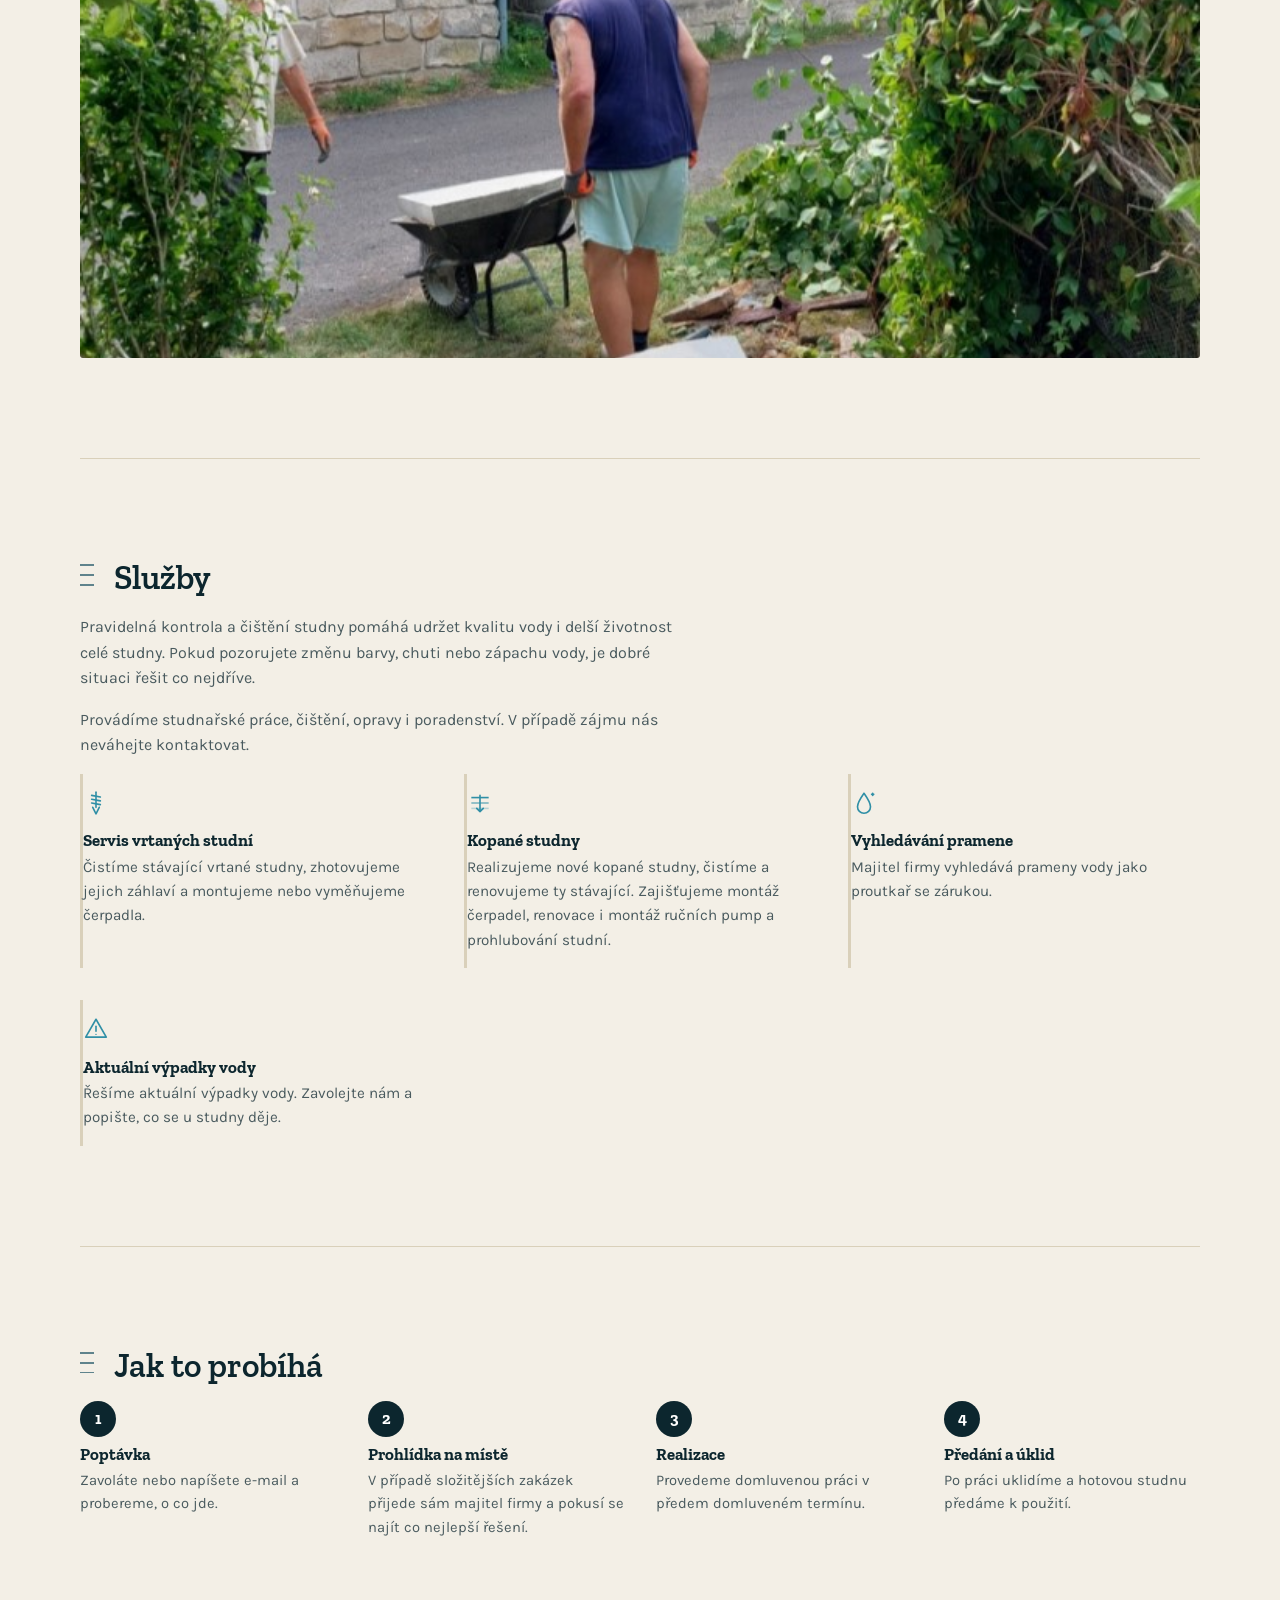
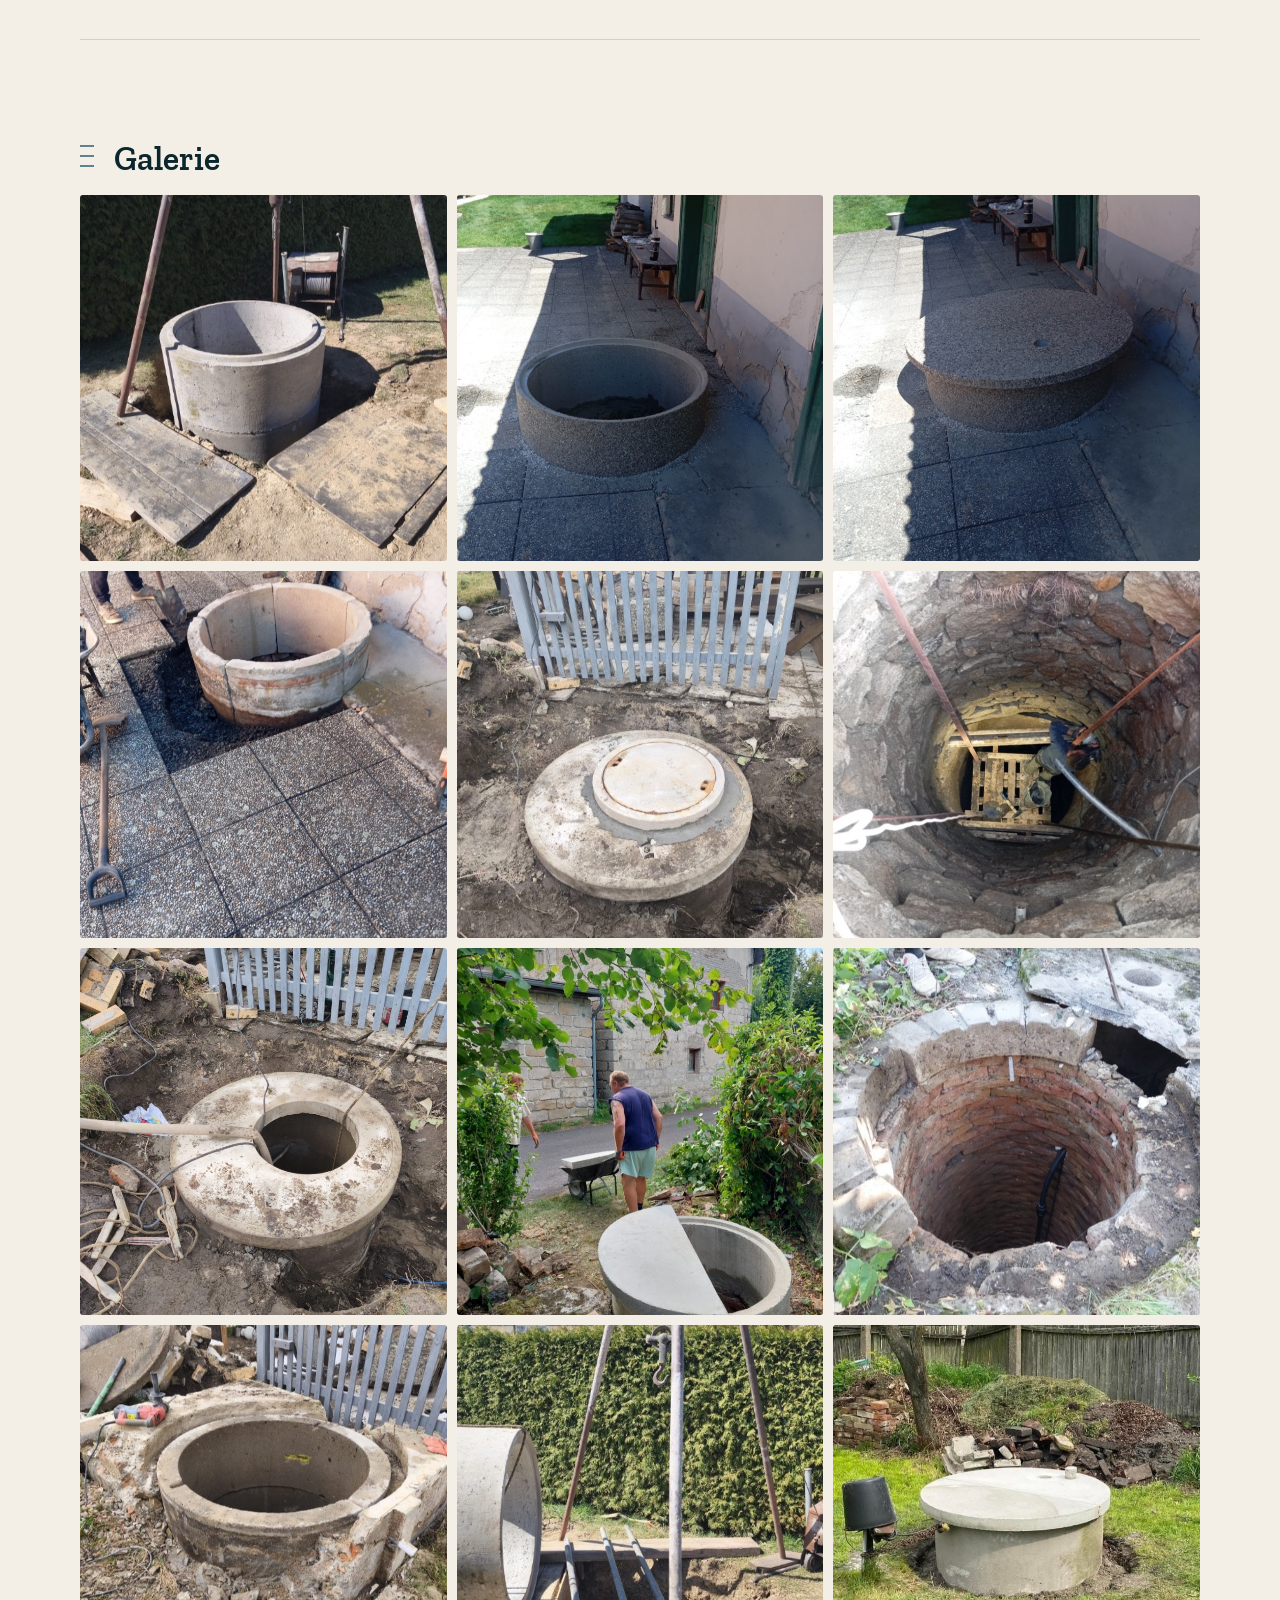
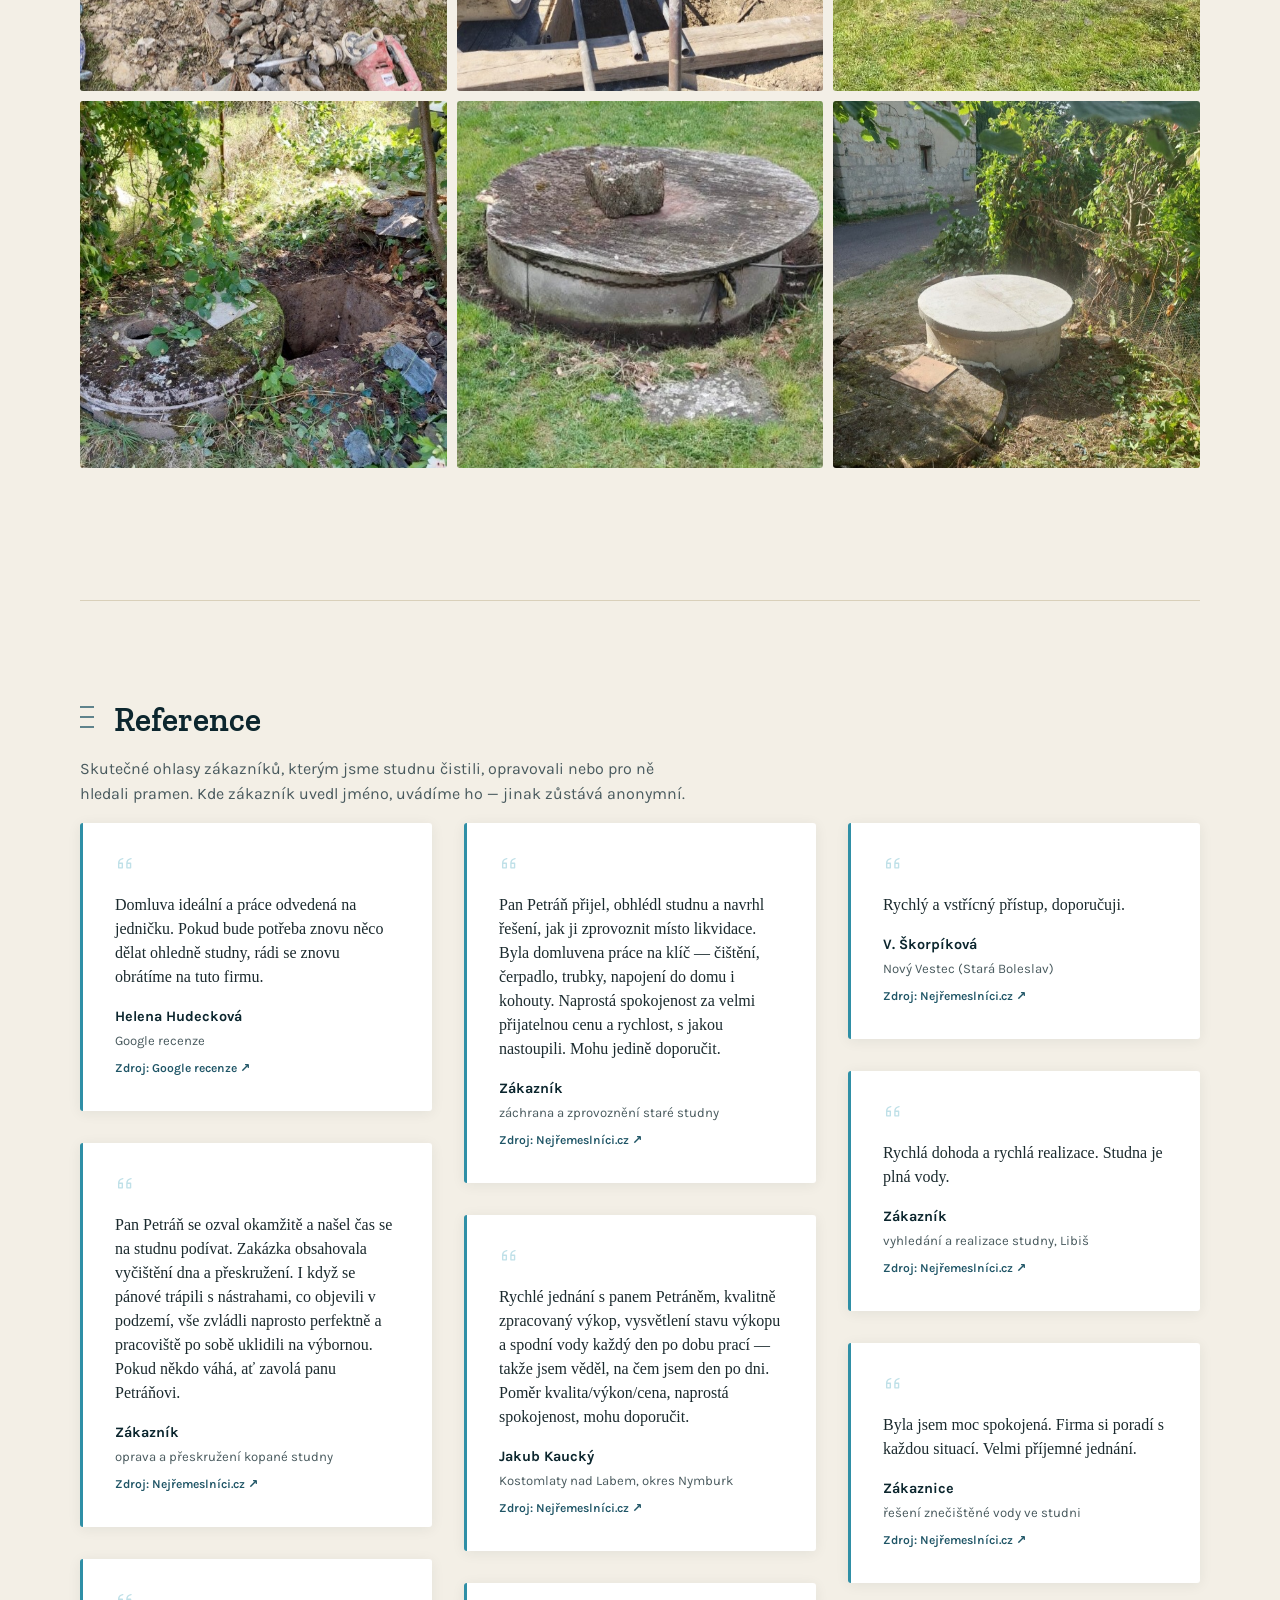
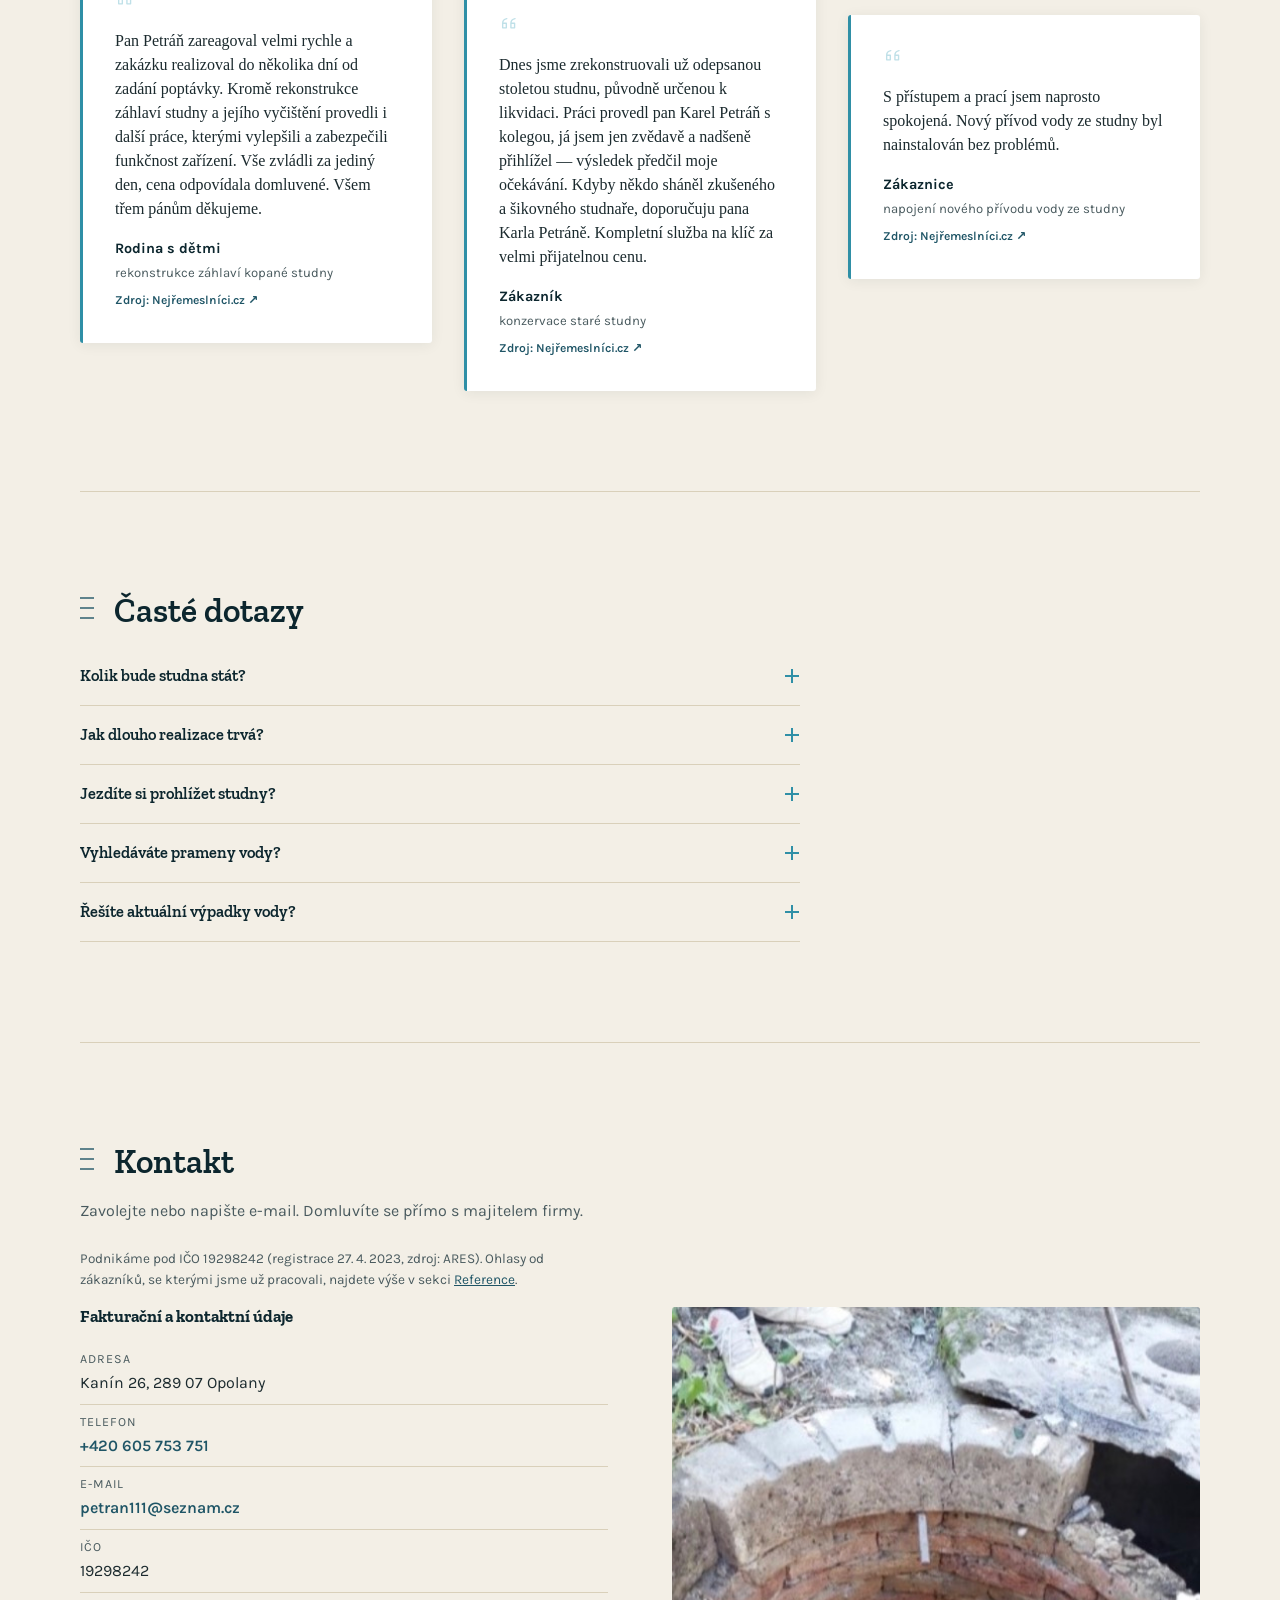
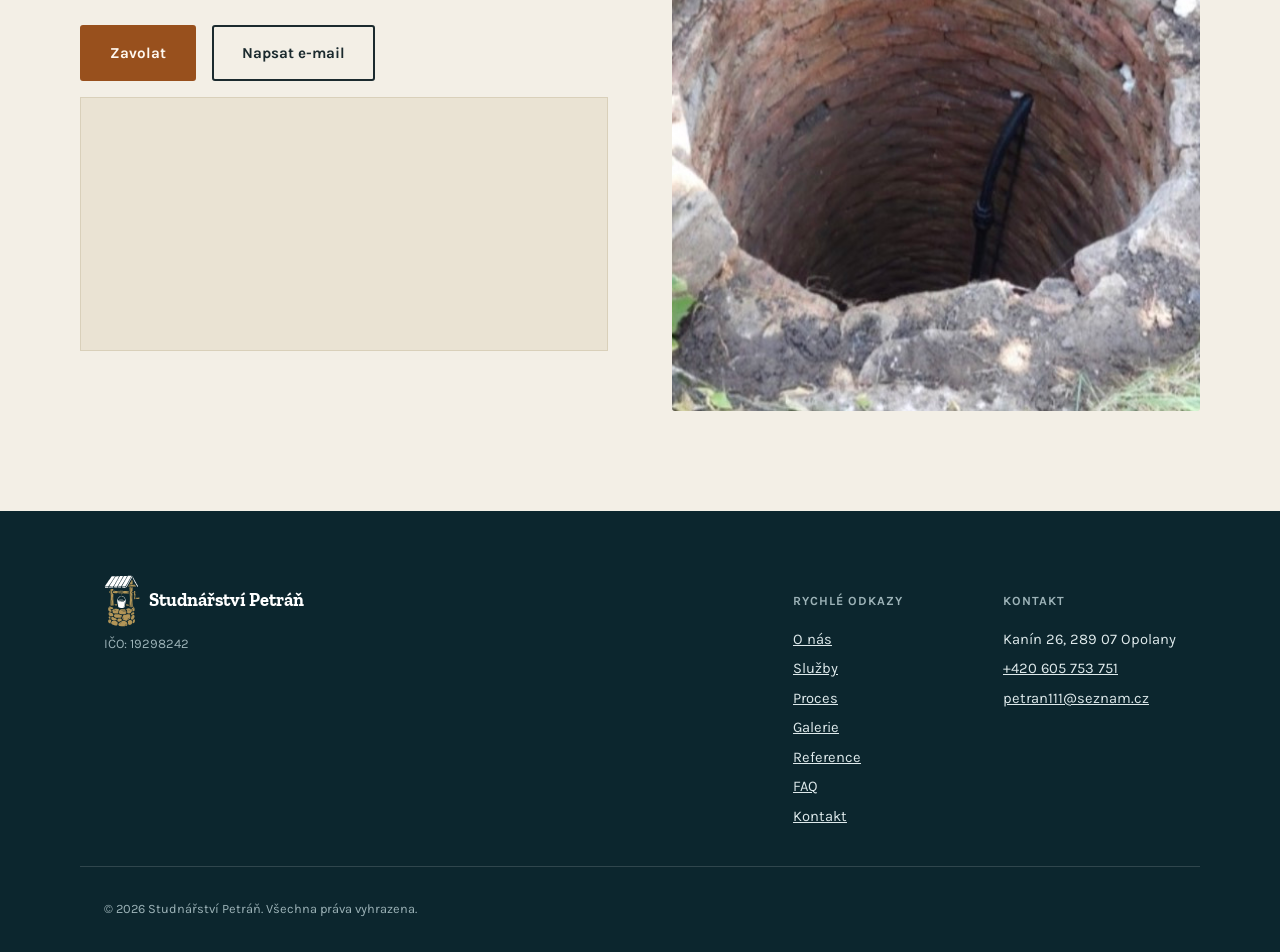
==== commit 4771ed1c: "Logo studny v hlavičce a patičce, favicon z loga, popisky galerie Co-Authored-By: Claude Sonnet 5.5 " ====
--- a/index.html
+++ b/index.html
@@ -18,7 +18,9 @@
 <meta property="og:image:height" content="630">
 <meta name="twitter:card" content="summary_large_image">
 
-<link rel="icon" type="image/svg+xml" href="data:image/svg+xml,%3Csvg xmlns='http://www.w3.org/2000/svg' viewBox='0 0 24 24'%3E%3Cpath fill='%232f8fa6' d='M12 2C12 2 4 13 4 18a8 8 0 0 0 16 0C20 13 12 2 12 2Z'/%3E%3C/svg%3E">
+<link rel="icon" type="image/svg+xml" href="/favicon.svg">
+<link rel="icon" type="image/png" sizes="32x32" href="/favicon-32.png">
+<link rel="apple-touch-icon" href="/apple-touch-icon.png">
 
 <link rel="preconnect" href="https://fonts.googleapis.com">
 <link rel="preconnect" href="https://fonts.gstatic.com" crossorigin>
@@ -51,6 +53,10 @@
 <a class="skip-link" href="#hlavni-obsah">Přeskočit na obsah</a>
 
 <svg aria-hidden="true" style="display:none">
+  <symbol id="logo-studna" viewBox="0 0 383 540">
+    <path fill="var(--logo-gold,#b29557)" fill-rule="evenodd" d="M185.57,533.35C184.50,533.20 182.37,533.05 180.84,533.02C178.74,532.99 177.73,532.85 176.73,532.47C175.99,532.19 174.26,531.81 172.88,531.62C167.98,530.96 166.85,530.76 164.75,530.15C163.58,529.81 162.34,529.47 162.00,529.40C161.66,529.34 161.01,529.17 160.56,529.03C160.11,528.89 159.68,528.78 159.62,528.79C157.26,528.84 155.08,527.04 151.52,522.10C150.54,520.73 149.00,516.26 149.00,514.76C149.00,512.89 150.15,507.71 150.75,506.88C150.85,506.74 151.12,506.05 151.35,505.34C151.97,503.46 159.51,496.25 160.87,496.25C160.94,496.25 161.37,495.90 161.81,495.47C163.15,494.17 165.51,492.25 165.76,492.25C166.52,492.25 172.20,489.43 173.95,488.18C175.09,487.37 176.69,486.44 177.51,486.10C179.72,485.20 183.36,482.96 185.00,481.48C185.94,480.64 187.87,479.25 188.11,479.25C188.19,479.25 188.73,479.04 189.32,478.79C190.43,478.31 196.41,476.38 197.52,476.15C197.88,476.07 200.83,476.00 204.08,475.99C209.98,475.97 209.98,475.97 211.66,476.75C212.59,477.18 214.19,477.76 215.23,478.04C217.16,478.56 218.49,479.22 220.50,480.64C221.12,481.08 222.47,481.80 223.50,482.23C224.53,482.66 225.57,483.13 225.81,483.26C226.05,483.39 226.39,483.50 226.56,483.50C226.74,483.50 227.45,483.88 228.15,484.36C228.85,484.83 229.85,485.39 230.37,485.61C232.06,486.31 234.92,489.60 236.76,492.96C236.97,493.35 237.55,494.22 238.04,494.89C238.54,495.57 239.20,496.69 239.51,497.38C239.83,498.06 240.45,499.24 240.91,500.00C242.72,503.03 243.10,508.75 241.91,515.38C240.70,522.20 239.54,524.00 235.00,526.17C234.52,526.39 233.28,527.08 232.25,527.69C230.50,528.73 228.23,529.47 225.66,529.86C225.13,529.94 224.59,530.07 224.46,530.15C222.98,531.06 220.48,531.37 209.38,531.98C207.18,532.10 204.42,532.38 203.25,532.60C202.08,532.82 199.96,533.00 198.54,533.00C197.12,533.00 194.93,533.11 193.67,533.25C190.20,533.63 187.72,533.66 185.57,533.35ZM116.69,524.26C115.76,524.14 114.52,523.87 113.94,523.66C113.35,523.45 112.09,523.15 111.12,522.98C110.16,522.81 108.80,522.43 108.09,522.12C107.38,521.81 105.53,521.19 103.97,520.75C102.40,520.30 100.61,519.74 99.99,519.48C99.36,519.23 98.55,518.97 98.18,518.91C97.82,518.84 96.64,518.39 95.57,517.91C94.50,517.43 92.89,516.87 92.00,516.66C89.80,516.15 88.23,515.45 87.08,514.45C85.46,513.04 84.19,512.13 82.53,511.16C80.72,510.10 77.73,507.54 77.31,506.69C75.26,502.57 73.98,497.23 74.76,496.12C74.86,495.99 75.01,495.03 75.11,494.00C75.35,491.43 75.91,489.98 77.38,488.14C78.06,487.27 78.91,486.19 79.25,485.74C81.20,483.14 85.14,478.75 85.51,478.75C85.60,478.75 86.55,478.24 87.64,477.62C88.72,477.01 89.83,476.50 90.09,476.50C90.35,476.50 91.14,476.17 91.84,475.77C92.98,475.13 94.30,474.66 95.87,474.35C97.64,474.00 99.29,473.80 99.91,473.87C100.30,473.91 101.14,473.74 101.77,473.49C103.01,473.00 102.68,472.99 109.14,473.85C110.68,474.06 112.84,474.56 114.02,474.97C115.18,475.39 116.59,475.84 117.16,475.99C117.73,476.14 118.26,476.42 118.34,476.63C118.48,477.00 119.43,477.49 120.33,477.66C121.15,477.82 124.24,479.22 125.82,480.15C127.53,481.15 128.91,481.70 130.25,481.91C133.47,482.40 141.37,490.37 141.86,493.62C141.94,494.18 142.06,494.79 142.12,495.00C142.91,497.71 142.88,499.70 142.02,502.37C141.58,503.72 141.16,505.39 141.09,506.10C140.95,507.50 139.72,512.94 139.11,514.81C138.88,515.54 138.79,516.34 138.89,516.87C139.17,518.37 138.34,520.42 136.85,521.89C135.23,523.48 133.94,523.92 130.70,523.98C129.37,524.00 128.02,524.08 127.70,524.15C126.57,524.38 118.34,524.47 116.69,524.26ZM219.03,523.37C224.60,522.40 227.67,520.21 229.85,515.68C231.30,512.64 232.02,507.18 231.21,505.39C230.75,504.39 230.57,504.60 229.88,506.94C227.36,515.48 224.16,518.93 216.50,521.39C213.56,522.33 212.50,522.76 212.50,523.04C212.50,523.79 215.71,523.95 219.03,523.37ZM261.62,518.36C261.07,518.16 259.76,517.79 258.71,517.53C255.62,516.77 252.79,514.78 251.71,512.62C250.53,510.26 250.42,509.65 249.62,500.35C249.55,499.51 249.38,498.44 249.24,497.98C249.11,497.51 249.00,496.66 249.00,496.08C249.00,495.01 247.84,491.19 246.96,489.38C245.92,487.21 245.67,483.04 246.49,481.46C247.61,479.31 252.07,474.59 255.29,472.15C256.83,470.97 262.20,468.64 263.94,468.38C264.52,468.30 265.54,468.05 266.19,467.84C268.29,467.16 272.00,467.19 275.00,467.92C280.56,469.26 285.38,471.01 286.25,472.01C286.32,472.09 286.91,472.52 287.56,472.97C288.82,473.82 289.18,474.35 290.03,476.67C290.32,477.47 290.67,478.25 290.79,478.41C291.03,478.71 291.37,479.70 291.77,481.25C291.89,481.73 292.06,483.14 292.15,484.38C292.24,485.61 292.43,486.78 292.58,486.96C292.89,487.34 292.92,492.53 292.63,494.12C292.53,494.68 292.42,495.46 292.38,495.88C292.18,498.34 291.66,499.65 289.73,502.54C289.24,503.28 288.47,504.67 288.02,505.63C287.58,506.59 287.10,507.62 286.95,507.92C286.40,509.04 285.19,510.24 283.83,511.03C283.05,511.47 281.68,512.55 280.78,513.42C279.89,514.29 279.05,515.00 278.93,515.00C278.80,515.00 278.40,515.21 278.04,515.46C277.19,516.06 274.60,517.02 274.40,516.82C274.32,516.74 274.25,516.78 274.25,516.91C274.25,517.05 273.38,517.34 272.31,517.56C266.22,518.83 263.48,519.04 261.62,518.36ZM170.33,501.52C178.61,497.36 180.65,496.12 183.08,493.78C186.58,490.41 186.98,488.35 183.70,490.57C181.37,492.16 179.66,493.20 176.94,494.67C166.41,500.40 165.70,500.84 162.52,503.67C161.28,504.78 161.21,505.53 162.37,505.31C162.74,505.24 166.32,503.54 170.33,501.52ZM61.86,502.79C61.73,502.68 61.12,502.44 60.50,502.26C59.88,502.09 59.08,501.73 58.71,501.47C58.35,501.21 57.94,501.00 57.80,501.00C57.67,501.00 57.43,500.85 57.28,500.66C57.12,500.47 56.54,500.24 55.98,500.15C55.43,500.06 54.79,499.89 54.55,499.77C54.32,499.65 53.58,499.29 52.91,498.96C52.24,498.64 51.17,497.82 50.53,497.13C49.90,496.45 48.78,495.30 48.06,494.59C47.34,493.88 46.75,493.24 46.75,493.17C46.75,493.11 46.24,492.14 45.61,491.03C43.73,487.68 43.27,485.33 43.34,479.38C43.41,474.25 44.19,470.28 45.76,467.09C47.26,464.02 49.99,461.93 53.72,460.98C56.21,460.34 56.44,460.36 58.95,461.41C60.35,461.99 61.76,462.38 62.90,462.50C63.87,462.59 65.17,462.91 65.77,463.20C66.38,463.49 67.27,463.89 67.75,464.08C69.63,464.82 72.40,467.23 73.75,469.28C74.96,471.12 75.01,474.87 73.89,478.87C73.69,479.56 73.40,480.63 73.24,481.25C73.08,481.87 72.53,483.27 72.00,484.38C71.48,485.48 70.98,486.66 70.88,487.00C70.79,487.34 70.39,488.52 70.00,489.62C69.51,491.00 69.19,492.59 68.97,494.75C68.62,498.24 68.36,498.89 66.52,500.84C64.96,502.49 62.63,503.47 61.86,502.79ZM298.28,501.74C296.96,500.48 296.49,496.95 297.34,494.59C298.14,492.34 298.97,486.89 299.50,480.38C300.18,471.85 300.21,471.78 303.28,469.09C305.33,467.30 306.33,466.05 308.32,462.85C309.44,461.05 310.94,460.37 313.75,460.38C315.45,460.39 316.34,460.51 316.88,460.80C318.07,461.44 319.72,463.47 319.89,464.48C319.97,464.97 320.18,465.88 320.36,466.50C321.06,468.87 321.31,471.05 321.16,473.34C321.08,474.59 320.94,477.03 320.86,478.75C320.78,480.47 320.62,482.40 320.49,483.04C320.26,484.23 318.43,488.71 318.07,488.98C317.84,489.15 316.08,492.89 315.88,493.67C315.57,494.80 311.45,498.04 309.73,498.50C309.12,498.66 307.16,499.52 305.38,500.40C301.46,502.33 299.34,502.73 298.28,501.74ZM152.08,485.67C151.69,485.56 150.81,485.23 150.12,484.95C148.94,484.47 148.37,484.22 145.75,483.06C144.46,482.49 141.30,480.18 140.76,479.40C140.32,478.79 140.36,478.91 139.89,476.41C139.68,475.33 139.30,473.87 139.04,473.16C138.51,471.73 138.53,470.52 139.11,468.62C139.34,467.87 139.50,466.42 139.50,464.96C139.50,462.20 139.84,461.35 142.39,457.73C144.41,454.86 146.60,453.69 152.00,452.61C152.34,452.54 153.30,452.27 154.12,452.00C156.72,451.17 165.25,450.95 168.75,451.62C169.09,451.69 169.74,451.80 170.18,451.87C170.63,451.95 171.67,452.45 172.51,452.98C173.85,453.86 175.74,454.50 176.95,454.50C178.75,454.50 183.13,459.27 184.51,462.75C185.32,464.76 185.26,468.26 184.38,470.58C183.03,474.18 181.55,475.65 177.62,477.27C176.52,477.73 175.18,478.40 174.62,478.76C173.21,479.71 171.35,480.61 169.75,481.12C168.25,481.60 165.23,483.08 164.28,483.80C163.57,484.33 162.38,484.68 160.50,484.89C159.74,484.97 158.69,485.15 158.16,485.29C156.20,485.79 153.11,485.98 152.08,485.67ZM227.75,474.13C222.76,473.55 217.15,471.86 211.75,469.30C210.31,468.62 208.74,467.98 208.27,467.87C206.88,467.58 202.50,465.89 200.90,465.03C197.69,463.32 193.00,458.68 193.00,457.21C193.00,456.99 192.39,455.58 191.65,454.09C190.07,450.89 190.03,450.73 189.89,447.00C189.76,443.27 190.06,441.32 191.12,439.09C192.00,437.22 192.63,435.26 193.01,433.18C193.32,431.45 193.43,431.14 194.81,428.38C195.49,427.00 196.26,425.31 196.52,424.62C196.95,423.49 200.26,419.25 200.72,419.25C200.82,419.25 201.96,418.29 203.26,417.13C206.32,414.38 207.38,414.00 212.01,414.00C213.84,414.00 215.52,413.88 215.92,413.71C216.31,413.56 218.54,413.35 220.88,413.25C224.74,413.09 225.25,413.02 226.50,412.42C227.77,411.82 230.41,411.03 231.61,410.88C233.28,410.69 235.50,410.01 235.50,409.70C235.50,409.59 235.62,409.50 235.77,409.50C235.92,409.50 236.38,409.26 236.78,408.98C237.19,408.69 237.65,408.43 237.82,408.40C237.99,408.37 238.79,408.14 239.61,407.90C241.97,407.20 243.66,406.99 247.00,406.98C248.72,406.98 251.53,406.89 253.25,406.78C255.49,406.64 256.91,406.68 258.25,406.91C259.28,407.09 261.02,407.24 262.12,407.25C265.39,407.27 267.98,409.00 268.71,411.65C269.41,414.21 270.07,416.06 270.63,417.07C272.14,419.81 273.73,430.27 273.62,436.75C273.49,444.13 273.22,446.82 272.40,448.75C272.02,449.64 271.59,450.82 271.44,451.38C270.86,453.49 268.77,455.84 266.38,457.06C265.82,457.33 264.87,457.93 264.25,458.37C263.63,458.82 262.51,459.38 261.75,459.62C259.55,460.31 256.79,461.57 256.00,462.24C255.45,462.71 255.12,462.93 252.88,464.38C251.91,465.00 250.92,465.65 250.68,465.82C250.43,465.99 249.85,466.35 249.39,466.62C248.93,466.90 247.94,467.54 247.20,468.04C246.46,468.55 244.67,469.57 243.24,470.31C241.80,471.06 240.20,471.91 239.68,472.21C238.55,472.86 232.31,474.51 231.17,474.47C230.73,474.45 229.19,474.30 227.75,474.13ZM112.00,470.65C110.97,470.47 109.11,470.19 107.88,470.02C106.64,469.85 105.01,469.56 104.27,469.38C103.44,469.17 101.27,469.03 98.68,469.01C94.02,468.98 90.47,468.56 88.02,467.77C87.14,467.48 86.16,467.20 85.83,467.14C85.08,467.00 83.89,466.16 82.62,464.88C82.08,464.32 81.17,463.53 80.62,463.13C76.92,460.41 76.12,458.13 75.61,448.75C75.45,445.77 75.75,443.76 76.62,442.09C76.83,441.70 77.00,441.21 77.00,441.02C77.01,439.31 78.50,438.08 82.12,436.79C84.86,435.82 85.42,435.77 89.02,436.15C90.57,436.31 91.98,436.40 92.14,436.33C93.83,435.69 101.68,439.19 107.00,442.97C110.08,445.15 110.70,445.53 111.62,445.78C112.17,445.93 113.18,446.42 113.87,446.88C115.25,447.78 118.50,449.54 118.50,449.38C118.50,449.32 118.89,449.44 119.37,449.64C119.85,449.84 120.31,450.00 120.38,449.99C121.02,449.93 122.98,450.83 124.58,451.92C125.66,452.65 126.64,453.25 126.77,453.25C126.90,453.25 127.00,453.34 127.00,453.46C127.00,453.57 127.57,453.93 128.27,454.26C131.87,455.94 133.47,463.61 130.88,466.74C127.90,470.33 126.49,470.83 119.00,470.91C115.67,470.95 113.22,470.86 112.00,470.65ZM57.33,468.52C57.66,468.19 55.82,467.69 54.62,467.79C53.51,467.88 53.38,468.21 54.28,468.70C54.91,469.04 56.93,468.92 57.33,468.52ZM289.62,463.70C288.94,463.60 287.37,463.40 286.14,463.26C282.82,462.87 281.46,461.92 280.00,459.01C279.15,457.33 279.03,456.69 279.24,455.09C279.43,453.71 279.77,452.34 281.38,446.50C281.80,444.96 282.11,442.98 282.26,440.88C282.39,439.09 282.56,437.36 282.63,437.04C282.80,436.35 282.92,435.32 283.14,432.75C283.35,430.38 283.36,430.29 283.88,428.74C284.14,427.96 284.25,427.10 284.17,426.58C283.94,425.19 284.89,423.99 286.97,423.03C287.90,422.60 288.77,422.25 288.90,422.25C289.03,422.25 289.41,421.99 289.75,421.68C292.09,419.53 295.52,417.75 297.34,417.75C297.83,417.75 298.77,417.64 299.43,417.51C300.09,417.38 301.08,417.22 301.63,417.15C302.18,417.09 303.44,416.74 304.43,416.38C306.37,415.69 306.67,415.69 310.37,416.44C313.29,417.04 314.27,418.12 316.61,423.38C317.01,424.27 317.24,425.80 317.66,430.51C317.76,431.58 317.59,432.68 316.89,435.35C316.40,437.25 316.00,439.16 316.00,439.60C316.00,442.08 313.03,447.35 309.42,451.25C308.98,451.73 308.12,452.86 307.52,453.76C306.89,454.70 305.90,455.77 305.20,456.26C302.92,457.88 299.38,460.57 298.08,461.67C296.08,463.38 292.85,464.15 289.62,463.70ZM244.60,459.77C246.76,458.69 250.13,457.16 252.09,456.39C255.44,455.07 258.45,453.45 260.10,452.07C262.80,449.81 265.50,444.45 265.50,441.33C265.50,439.20 264.95,439.61 263.40,442.88C261.43,447.03 258.28,450.00 253.38,452.34C247.43,455.18 240.50,460.11 240.50,461.50C240.50,461.85 240.28,461.94 244.60,459.77ZM206.00,455.99C206.00,455.85 205.54,455.12 204.97,454.37C203.05,451.82 201.25,446.63 201.25,443.63C201.25,442.26 200.51,441.23 199.83,441.65C199.12,442.09 199.20,447.72 199.94,450.05C201.21,454.04 203.10,456.21 205.31,456.24C205.69,456.25 206.00,456.13 206.00,455.99ZM59.81,454.21C56.01,453.67 50.66,449.56 49.73,446.48C47.73,439.81 47.92,435.91 50.39,432.60C52.67,429.55 60.17,430.73 63.97,434.73C65.95,436.81 66.76,438.83 67.02,442.25C67.13,443.69 67.35,445.55 67.51,446.38C67.87,448.31 67.68,449.96 66.89,451.58C65.50,454.43 64.33,454.86 59.81,454.21ZM129.13,444.80C129.05,444.72 128.85,444.63 128.68,444.60C128.20,444.51 125.25,443.77 123.88,443.39C123.19,443.20 122.15,442.97 121.58,442.89C120.96,442.81 119.91,442.34 119.01,441.74C118.17,441.18 117.01,440.56 116.43,440.35C114.45,439.67 113.63,439.19 112.50,438.11C111.88,437.51 110.87,436.76 110.25,436.43C109.11,435.84 108.39,434.74 105.85,429.70C102.77,423.58 102.85,419.27 106.16,414.08C108.72,410.07 111.91,407.99 115.58,407.97C118.52,407.95 121.92,407.94 122.62,407.94C125.28,407.96 133.70,407.97 141.62,407.98C146.71,407.98 151.21,408.04 151.62,408.12C154.82,408.70 158.81,409.85 161.00,410.82C162.92,411.66 163.59,411.93 163.83,411.95C163.94,411.95 164.28,412.12 164.58,412.33C165.11,412.67 168.31,413.53 170.30,413.86C170.81,413.95 171.53,414.18 171.90,414.37C172.27,414.56 173.32,414.80 174.23,414.89C175.13,414.99 176.44,415.27 177.12,415.51C177.81,415.76 178.77,416.02 179.25,416.09C184.16,416.81 186.10,418.94 185.98,423.47C185.88,427.15 185.38,429.85 184.47,431.56C183.00,434.35 182.57,435.35 182.25,436.75C181.61,439.54 180.16,441.35 177.61,442.54C176.23,443.19 175.35,443.41 172.25,443.90C171.77,443.97 171.09,444.10 170.75,444.19C169.90,444.40 167.39,444.39 164.25,444.17C159.67,443.84 155.19,443.77 153.25,443.99C147.58,444.64 129.57,445.24 129.13,444.80ZM288.39,437.22C288.73,435.38 289.28,432.50 289.63,430.82C290.75,425.32 290.11,424.38 288.10,428.59C286.92,431.05 286.68,432.52 286.79,436.73C286.93,442.29 287.44,442.44 288.39,437.22ZM171.54,436.16C176.61,434.42 179.88,430.96 179.70,427.55C179.60,425.57 179.14,425.60 177.76,427.69C175.28,431.43 173.62,432.85 169.24,434.99C166.94,436.12 166.44,436.46 166.64,436.78C166.94,437.25 169.21,436.97 171.54,436.16ZM73.62,429.26C73.21,429.16 72.43,428.89 71.89,428.66C70.70,428.15 67.56,427.36 65.95,427.16C64.76,427.01 64.01,426.67 62.07,425.43C61.50,425.06 60.04,424.42 58.84,424.00C57.64,423.59 56.48,423.09 56.27,422.91C56.05,422.72 55.55,422.30 55.16,421.97C54.77,421.64 54.30,421.09 54.12,420.75C53.94,420.41 53.58,419.90 53.33,419.62C52.55,418.79 51.75,417.57 51.75,417.21C51.75,417.03 51.50,416.58 51.19,416.22C50.88,415.86 50.19,414.62 49.65,413.47C49.12,412.32 48.57,411.15 48.43,410.88C48.28,410.60 48.08,409.31 47.97,408.00C47.86,406.69 47.68,404.93 47.57,404.09C47.34,402.39 47.69,399.46 48.51,396.12C48.78,395.02 49.01,393.68 49.01,393.12C49.01,391.91 50.26,388.89 51.03,388.23C52.31,387.11 56.40,386.43 57.71,387.10C58.14,387.33 58.58,387.51 58.68,387.52C58.79,387.52 59.12,387.69 59.43,387.89C60.41,388.53 62.57,389.22 64.50,389.52C65.53,389.68 67.28,390.14 68.38,390.55C69.47,390.96 71.81,391.72 73.56,392.24C75.31,392.77 77.22,393.43 77.81,393.70C78.39,393.98 79.49,394.46 80.25,394.77C81.01,395.08 81.91,395.53 82.25,395.75C82.59,395.98 83.76,396.59 84.85,397.10C91.39,400.17 96.64,409.22 96.60,417.38C96.57,424.82 93.68,427.77 85.79,428.38C84.64,428.47 83.46,428.59 83.16,428.65C82.87,428.72 81.33,428.83 79.75,428.90C78.17,428.97 76.55,429.14 76.15,429.27C75.33,429.53 74.70,429.53 73.62,429.26ZM283.25,413.51C281.41,413.16 280.61,412.43 279.46,410.07C278.00,407.06 279.64,403.64 285.11,398.27C286.29,397.11 287.25,396.07 287.25,395.96C287.25,395.39 289.50,392.74 290.85,391.72C292.87,390.19 293.04,390.11 295.77,389.50C297.07,389.20 298.63,388.80 299.25,388.60C305.76,386.49 306.89,386.34 309.34,387.26C312.66,388.50 313.42,389.63 314.23,394.56C315.18,400.27 314.17,403.15 310.19,406.06C309.68,406.44 309.15,406.75 309.02,406.75C308.90,406.75 308.75,406.84 308.71,406.96C308.43,407.66 304.90,409.00 299.10,410.63C297.98,410.94 296.83,411.32 296.54,411.48C296.24,411.64 296.00,411.71 296.00,411.64C296.00,411.57 295.63,411.73 295.19,412.00C294.74,412.28 294.18,412.50 293.95,412.50C293.71,412.50 293.04,412.66 292.45,412.85C291.86,413.05 290.19,413.27 288.75,413.36C287.31,413.44 285.68,413.54 285.12,413.59C284.57,413.64 283.73,413.60 283.25,413.51ZM181.25,407.83C180.91,407.78 179.61,407.58 178.38,407.38C177.14,407.18 175.68,406.96 175.12,406.89C174.57,406.82 173.73,406.64 173.25,406.50C172.77,406.36 171.60,406.13 170.66,405.99C166.64,405.41 163.72,403.73 159.81,399.75C156.41,396.29 155.95,394.27 155.67,381.50C155.57,377.25 155.94,375.68 157.74,372.63C158.57,371.24 159.25,369.92 159.25,369.71C159.25,369.25 160.31,367.76 162.36,365.33C163.19,364.34 164.32,362.96 164.88,362.25C168.59,357.50 175.18,354.95 182.25,355.54C185.33,355.79 185.90,355.77 188.75,355.28C192.05,354.72 193.66,354.62 194.20,354.96C194.38,355.08 195.11,355.08 195.83,354.97C197.86,354.66 201.95,354.56 203.88,354.79C204.84,354.90 206.69,355.10 208.00,355.23C209.31,355.36 210.54,355.52 210.75,355.57C210.96,355.63 211.46,355.76 211.88,355.87C212.29,355.98 212.74,356.15 212.88,356.25C213.01,356.35 213.57,356.51 214.12,356.61C216.49,357.01 220.76,359.04 221.98,360.35C222.31,360.70 223.21,361.40 223.98,361.89C228.32,364.70 227.44,368.62 222.09,370.24C220.44,370.74 218.94,370.84 210.88,371.00C210.60,371.00 206.78,370.98 202.38,370.96C187.13,370.85 174.14,372.24 175.70,373.80C175.85,373.95 178.32,374.15 181.54,374.27C188.08,374.52 192.75,374.85 198.62,375.50C210.22,376.76 209.50,376.75 224.21,375.80C228.53,375.52 231.04,376.62 232.39,379.38C233.35,381.35 233.16,383.62 231.37,391.12C231.04,392.50 230.70,394.30 230.62,395.12C230.42,397.03 230.34,397.33 229.55,398.98C228.50,401.16 225.11,404.25 223.76,404.25C223.61,404.25 223.02,404.47 222.43,404.74C220.89,405.46 218.37,405.99 216.48,406.00C215.58,406.00 213.78,406.23 212.48,406.51C210.39,406.96 209.38,407.01 203.38,406.95C194.81,406.87 188.98,407.09 186.15,407.60C184.04,407.98 182.63,408.05 181.25,407.83ZM54.34,401.81C54.53,401.43 54.77,400.73 54.87,400.25C54.97,399.77 55.25,398.64 55.51,397.75C56.08,395.73 56.63,391.94 56.42,391.40C55.57,389.18 53.25,394.63 53.20,398.96C53.16,402.34 53.56,403.34 54.34,401.81ZM125.62,400.60C119.32,400.26 114.31,399.71 109.96,398.87C109.64,398.80 108.47,398.68 107.38,398.60C104.82,398.40 103.13,397.93 101.65,396.99C101.00,396.58 99.94,396.12 99.29,395.97C95.76,395.16 95.40,394.96 92.83,392.50C90.62,390.37 89.13,386.89 89.29,384.19C89.36,383.09 89.40,383.07 90.17,383.79C90.92,384.50 90.95,383.98 90.28,382.12C88.24,376.52 87.69,375.09 87.49,374.89C87.36,374.76 87.25,374.46 87.25,374.23C87.25,374.00 87.02,373.10 86.74,372.22C85.02,366.85 85.16,364.82 87.40,362.46C89.55,360.19 90.02,359.87 93.50,358.28C94.48,357.83 94.39,357.90 96.45,355.96C98.09,354.43 100.57,353.07 102.09,352.88C102.62,352.82 103.28,352.69 103.55,352.61C103.83,352.52 104.29,352.41 104.59,352.36C104.88,352.31 105.80,352.15 106.62,352.00C107.45,351.86 108.35,351.64 108.62,351.50C108.90,351.37 109.69,351.21 110.38,351.14C111.06,351.08 111.91,350.97 112.25,350.91C118.80,349.76 119.53,349.72 123.50,350.17C125.22,350.37 127.13,350.53 127.75,350.52C128.37,350.52 130.34,350.79 132.12,351.13C133.91,351.46 136.33,351.85 137.50,352.00C139.48,352.24 141.23,352.60 145.25,353.58C146.14,353.80 148.11,354.22 149.62,354.51C153.78,355.31 155.83,356.54 157.14,359.04C157.67,360.06 156.28,363.39 153.76,367.12C150.19,372.41 149.50,374.99 149.50,382.99C149.50,384.88 149.39,387.01 149.26,387.71C149.12,388.42 148.94,390.54 148.85,392.43C148.64,397.08 148.28,397.82 145.65,399.10C142.89,400.45 134.56,401.07 125.62,400.60ZM217.32,399.46C220.39,397.82 223.64,393.52 223.45,391.35C223.32,389.74 222.84,390.11 220.61,393.53C219.43,395.35 217.90,397.37 217.23,398.00C215.63,399.50 215.68,400.34 217.32,399.46ZM256.71,399.39C256.66,399.34 255.56,399.23 254.25,399.14C246.70,398.62 241.83,396.23 240.59,392.45C240.21,391.30 240.15,389.91 240.12,381.62C240.10,376.40 240.00,371.62 239.89,371.00C239.54,369.06 238.03,366.44 235.79,363.88C235.55,363.60 234.46,362.31 233.37,361.00C232.28,359.69 231.24,358.47 231.06,358.29C229.68,356.85 229.71,354.88 231.13,353.57C232.69,352.14 234.06,351.58 239.50,350.12C240.81,349.77 242.29,349.26 242.79,348.99C243.74,348.47 248.13,347.30 249.88,347.09C250.43,347.03 251.32,346.85 251.88,346.70C252.43,346.54 253.04,346.37 253.25,346.31C254.58,345.95 259.49,346.23 263.00,346.88C263.21,346.92 264.09,347.23 264.94,347.58C265.80,347.93 266.50,348.15 266.50,348.08C266.50,348.00 266.64,348.06 266.81,348.20C267.35,348.64 269.57,349.43 270.75,349.60C275.36,350.27 283.85,352.81 284.49,353.71C284.57,353.82 284.98,354.15 285.41,354.45C285.88,354.78 286.58,355.74 287.13,356.81C287.64,357.81 288.33,358.99 288.67,359.44C289.95,361.15 290.39,370.93 289.32,373.88C289.02,374.70 288.59,376.20 288.36,377.20C287.38,381.58 282.84,389.17 280.47,390.38C279.50,390.88 277.90,392.16 275.38,394.45C272.11,397.41 267.92,398.91 262.25,399.15C260.67,399.21 258.80,399.31 258.09,399.37C257.38,399.42 256.76,399.43 256.71,399.39ZM67.78,382.88C67.18,382.68 65.89,382.12 64.91,381.64C63.89,381.14 62.54,380.69 61.75,380.60C60.00,380.40 57.38,379.22 56.25,378.13C55.77,377.67 54.70,376.93 53.88,376.49C51.96,375.46 51.08,374.62 49.18,372.00C48.33,370.83 47.43,369.65 47.18,369.38C46.69,368.84 45.00,365.45 45.00,364.99C45.00,364.85 44.81,364.37 44.58,363.93C44.32,363.44 44.11,362.34 44.05,361.12C43.86,357.40 43.86,348.38 44.05,347.00C44.15,346.24 44.31,345.12 44.39,344.50C45.00,339.84 45.14,339.57 47.56,337.91C50.78,335.70 55.29,333.89 56.88,334.16C58.74,334.48 60.33,334.51 61.62,334.25C62.45,334.09 63.63,333.90 64.25,333.83C64.87,333.76 65.77,333.62 66.25,333.53C67.31,333.31 75.57,333.37 76.62,333.61C77.04,333.70 77.70,333.94 78.10,334.14C78.50,334.34 78.98,334.50 79.17,334.50C79.35,334.50 79.70,334.60 79.94,334.73C80.38,334.97 83.64,335.75 84.60,335.86C86.06,336.02 89.77,337.77 90.87,338.82C91.15,339.08 92.44,340.01 93.75,340.89C96.67,342.84 96.84,342.98 97.23,343.72C98.54,346.16 96.95,349.09 93.62,350.38C92.66,350.75 91.68,351.16 91.44,351.28C91.20,351.40 90.90,351.50 90.76,351.50C90.63,351.50 89.89,351.78 89.13,352.11C88.36,352.45 87.69,352.73 87.62,352.74C87.56,352.75 86.89,352.98 86.15,353.26C84.61,353.84 81.84,354.61 80.44,354.86C79.06,355.10 76.63,354.58 74.50,353.58C72.60,352.69 71.06,352.12 65.00,350.09C63.14,349.47 60.25,348.24 58.56,347.37C56.88,346.49 55.50,345.89 55.50,346.04C55.50,346.69 58.46,349.45 61.27,351.41C62.98,352.60 65.06,354.20 65.89,354.97C68.33,357.23 69.31,358.09 70.50,359.00C73.96,361.63 75.86,365.40 77.14,372.20C77.33,373.21 77.56,374.14 77.64,374.27C77.91,374.71 77.78,378.12 77.44,379.19C77.12,380.21 75.32,382.66 75.08,382.41C75.01,382.35 74.56,382.46 74.07,382.66C72.79,383.20 69.14,383.32 67.78,382.88ZM297.95,378.11C295.70,376.89 294.04,367.14 295.15,361.62C295.42,360.27 295.33,357.16 294.97,355.62C294.33,352.88 293.29,351.55 290.80,350.29C289.30,349.53 287.81,348.09 287.62,347.21C287.32,345.88 287.58,345.67 292.88,342.89C293.70,342.45 294.94,341.89 295.62,341.64C296.31,341.39 297.10,341.05 297.38,340.89C297.65,340.72 298.68,340.27 299.67,339.90C301.59,339.17 302.57,338.40 304.17,336.35C305.23,334.98 305.41,334.59 306.25,331.89C307.41,328.16 308.81,327.36 311.28,329.05C312.99,330.21 313.37,331.11 313.30,333.79C313.16,338.50 312.96,338.94 308.69,343.98C305.39,347.88 306.61,348.18 311.75,344.73L313.13,343.81L315.00,344.73C317.73,346.06 317.78,346.21 317.76,352.42C317.72,360.55 317.72,361.51 317.78,364.12C317.83,367.03 317.56,367.95 315.96,370.31C314.58,372.35 312.88,373.99 311.49,374.65C310.88,374.94 309.08,375.80 307.50,376.57C303.35,378.57 299.83,379.13 297.95,378.11ZM134.00,370.13C134.00,369.72 131.63,368.60 128.50,367.54C126.51,366.86 123.53,365.85 121.88,365.29C111.96,361.91 106.69,360.87 100.25,361.04C95.15,361.17 93.92,362.01 97.72,362.75C98.49,362.91 100.64,363.37 102.50,363.79C104.35,364.20 105.98,364.56 106.12,364.58C106.26,364.61 106.51,364.80 106.67,365.02C106.84,365.24 107.23,365.40 107.55,365.37C107.87,365.34 108.24,365.41 108.38,365.51C108.51,365.62 109.36,365.84 110.25,366.00C111.14,366.16 112.85,366.56 114.05,366.89C116.93,367.70 125.05,369.37 127.88,369.75C129.11,369.91 130.29,370.08 130.50,370.12C131.15,370.25 134.00,370.26 134.00,370.13ZM257.75,367.47C259.85,367.00 263.01,366.50 265.36,366.25C266.65,366.12 267.97,365.90 268.29,365.77C268.61,365.64 269.83,365.24 271.00,364.87C272.47,364.41 273.39,363.95 274.00,363.38C274.48,362.92 275.79,362.10 276.90,361.54C278.98,360.51 280.50,359.41 280.50,358.94C280.50,358.48 276.08,358.91 272.62,359.71C265.82,361.29 252.24,366.30 252.05,367.30C251.91,368.02 254.88,368.11 257.75,367.47ZM280.85,336.34C279.56,335.47 279.35,335.16 278.73,333.25C277.69,330.06 276.82,324.03 275.76,312.71C274.94,304.01 274.78,302.75 274.49,302.75C274.09,302.75 273.97,307.27 274.05,320.00C274.13,334.55 274.23,333.58 272.51,334.89C270.37,336.52 266.73,334.15 266.40,330.92C266.00,327.00 266.00,322.66 266.40,320.19C266.73,318.12 266.77,316.93 266.60,314.00C266.49,312.01 266.41,309.42 266.43,308.25C266.48,305.02 266.48,300.47 266.42,297.00C266.40,295.28 266.48,291.29 266.62,288.12C266.75,284.96 266.87,281.19 266.88,279.75C266.89,277.28 267.20,273.05 267.39,272.73C267.44,272.65 267.55,272.04 267.64,271.36C267.73,270.68 267.85,269.90 267.90,269.62C268.36,267.23 268.49,265.69 268.61,261.12C268.69,258.24 268.84,254.07 268.93,251.88C269.22,245.41 269.11,227.79 268.78,226.50C268.28,224.54 267.60,208.15 267.74,201.33C267.77,199.84 267.68,198.58 267.51,198.27C267.22,197.72 267.06,193.01 267.32,192.58C267.41,192.44 267.55,188.63 267.62,184.10C267.70,179.58 267.81,174.61 267.87,173.05C267.93,171.50 267.87,169.94 267.74,169.59C267.47,168.89 267.05,165.33 266.86,162.15C266.79,161.07 266.66,160.06 266.56,159.90C266.46,159.75 266.37,157.09 266.36,154.00C266.34,148.39 266.16,145.98 265.36,141.00C264.79,137.44 264.76,131.65 265.30,130.62C266.24,128.86 267.00,128.54 270.52,128.37C274.49,128.18 275.24,128.08 277.00,127.46C280.74,126.16 283.92,126.89 286.62,129.66C287.68,130.75 287.68,130.75 287.85,134.94C288.10,140.90 288.59,145.25 289.02,145.25C289.52,145.25 289.80,142.96 290.00,137.18C290.15,132.81 290.30,130.85 290.53,130.55C293.45,126.67 296.15,127.42 297.50,132.50C298.02,134.46 298.03,138.55 297.51,141.22C297.19,142.89 296.99,145.40 296.88,149.41C296.79,152.59 296.66,155.51 296.59,155.91C296.53,156.30 296.45,158.76 296.41,161.38C296.33,167.57 295.99,168.33 292.38,170.25C286.12,173.59 284.27,179.83 287.53,186.67C288.37,188.44 289.34,189.34 291.71,190.54C293.49,191.45 295.00,192.84 295.64,194.18C296.10,195.17 295.97,200.15 295.37,204.12C295.19,205.36 294.97,208.62 294.88,211.38C294.80,214.12 294.61,217.16 294.47,218.12C294.00,221.31 293.93,246.12 294.38,250.67C294.83,255.17 295.29,271.66 295.07,275.29C294.99,276.72 295.04,278.31 295.21,279.17C295.54,280.84 296.06,288.66 296.14,293.25C296.18,295.37 296.33,296.78 296.62,297.62C296.87,298.39 297.08,300.03 297.15,301.88C297.34,306.80 297.43,308.01 297.82,310.50C298.20,313.00 298.26,324.48 297.90,327.25C297.81,328.01 297.69,328.98 297.64,329.41C297.55,330.36 296.48,332.64 295.74,333.49C294.71,334.68 291.60,334.09 290.04,332.42C289.46,331.80 289.46,331.80 289.76,325.21C290.18,316.10 289.98,306.77 289.29,303.00C287.66,294.12 287.22,286.32 287.75,275.79C288.05,269.90 287.61,268.12 286.98,272.66C286.83,273.74 286.66,274.69 286.61,274.78C286.56,274.86 286.34,276.89 286.14,279.28C285.93,281.67 285.63,284.94 285.47,286.56C285.31,288.17 285.24,290.19 285.33,291.06C285.49,292.79 286.12,299.07 286.49,302.75C287.46,312.28 287.56,314.20 287.41,320.25C287.10,331.98 286.84,333.89 285.28,335.58C283.85,337.13 282.39,337.39 280.85,336.34ZM60.77,328.75C59.00,328.67 58.13,328.52 58.06,328.31C58.00,328.14 57.82,328.00 57.65,328.00C57.08,328.00 56.22,326.12 56.49,325.46C57.57,322.86 63.10,321.70 66.82,323.31C69.31,324.38 71.51,326.96 70.73,327.90C70.06,328.71 66.35,329.03 60.77,328.75ZM253.88,320.63C251.96,320.04 249.55,319.50 248.25,319.38C247.36,319.30 245.50,319.06 244.12,318.86C237.75,317.91 234.70,317.52 232.53,317.40C227.46,317.12 225.12,314.39 226.27,310.12C226.66,308.70 229.53,305.90 231.03,305.48C233.38,304.83 239.54,304.72 242.93,305.26C243.86,305.41 245.07,305.59 245.62,305.66C253.86,306.74 257.53,309.62 257.71,315.14C257.85,319.31 256.38,321.41 253.88,320.63ZM87.17,319.28C85.51,318.56 85.09,317.19 84.76,311.50C84.60,308.82 84.37,305.44 84.26,304.00C84.14,302.56 84.10,299.18 84.17,296.50C84.34,290.41 83.94,285.23 83.35,285.82C83.19,285.98 82.49,294.11 82.01,301.41C81.86,303.76 81.62,306.35 81.49,307.16C81.36,307.96 81.18,310.37 81.10,312.50C80.94,316.90 80.81,317.40 79.67,318.19C76.52,320.34 70.31,318.69 69.38,315.45C69.29,315.14 69.05,314.52 68.85,314.08C68.20,312.63 68.06,310.92 68.19,306.00C68.36,299.82 68.37,297.71 68.25,294.75C68.04,290.04 68.43,260.35 68.71,259.48C69.29,257.63 69.79,252.49 69.62,250.04C69.50,248.40 69.57,246.62 69.83,244.50C70.22,241.38 70.64,231.66 70.55,227.88C70.53,226.78 70.50,223.34 70.49,220.25C70.48,216.90 70.33,213.76 70.14,212.50C69.93,211.17 69.85,209.30 69.93,207.50C70.03,205.28 69.96,204.26 69.63,203.01C69.19,201.33 68.81,195.34 68.73,189.09C68.71,187.19 68.55,184.56 68.37,183.25C68.19,181.94 67.97,179.92 67.88,178.75C67.79,177.58 67.54,175.93 67.34,175.07C67.03,173.79 67.01,173.19 67.25,171.62C67.65,168.97 67.61,166.22 67.13,163.90C66.90,162.82 66.72,160.96 66.73,159.78C66.74,158.59 66.68,155.79 66.60,153.55C66.37,147.35 66.90,145.67 69.09,145.67C70.27,145.67 70.17,145.43 70.59,149.01C71.43,155.96 71.86,162.25 72.13,171.00C72.40,180.19 72.87,184.95 73.34,183.50C73.56,182.81 74.04,169.34 73.89,167.85C73.81,167.04 73.63,163.68 73.49,160.38C73.36,157.07 73.13,153.53 72.99,152.50C72.03,145.44 72.03,145.50 72.73,145.33C73.98,145.01 75.68,145.16 76.53,145.66C77.45,146.19 77.41,146.07 78.00,150.52C78.32,152.91 78.63,153.72 78.85,152.74C79.23,151.03 79.50,149.03 79.50,147.95C79.50,144.79 83.04,143.63 90.12,144.46C96.32,145.18 97.71,146.94 97.14,153.32C96.85,156.56 95.37,158.41 91.61,160.26C86.12,162.95 84.07,166.38 83.48,173.88C83.07,178.94 83.63,183.34 85.02,186.07C86.06,188.12 87.36,190.03 88.06,190.52C90.52,192.27 92.05,193.21 93.01,193.60C98.02,195.60 98.55,198.40 96.97,214.75C96.64,218.08 96.61,218.86 96.37,228.00C96.11,238.13 96.11,239.54 96.30,243.00C96.41,244.86 96.55,248.40 96.61,250.88C96.67,253.35 96.83,255.80 96.96,256.33C97.10,256.85 97.22,259.09 97.24,261.31C97.26,263.52 97.34,265.44 97.42,265.57C97.50,265.70 97.60,268.24 97.64,271.22C97.74,277.61 98.17,286.46 98.50,288.75C98.63,289.64 98.79,292.57 98.86,295.25C98.94,297.93 99.09,300.91 99.21,301.88C99.33,302.84 99.45,305.09 99.47,306.88C99.49,308.66 99.57,311.02 99.64,312.12C99.78,314.02 99.75,314.18 99.07,315.18C97.99,316.77 95.82,318.13 94.07,318.33C93.05,318.45 93.05,318.45 92.88,316.55C92.60,313.62 92.32,313.09 91.74,314.42C91.49,314.99 91.21,316.01 91.13,316.67C90.80,319.13 90.79,319.16 89.80,319.44C88.61,319.77 88.26,319.75 87.17,319.28ZM122.50,317.51C122.16,317.40 121.28,317.00 120.56,316.65C119.00,315.87 117.71,315.39 115.48,314.75C111.40,313.57 108.49,311.11 108.73,309.04C108.79,308.51 110.25,306.66 110.25,307.12C110.25,307.22 110.39,307.20 110.56,307.07C110.73,306.94 111.38,306.81 112.00,306.78C112.62,306.75 113.97,306.41 115.00,306.02C117.62,305.02 119.53,304.67 121.47,304.85C122.38,304.93 124.14,304.85 125.38,304.68C130.66,303.95 134.48,305.23 136.25,308.33C138.74,312.67 135.44,316.41 128.35,317.27C125.15,317.66 123.17,317.74 122.50,317.51ZM74.01,298.46C74.21,296.24 75.35,287.01 75.62,285.39C76.90,277.67 76.29,257.75 74.77,257.75C74.39,257.75 74.25,258.80 73.87,264.38C73.67,267.40 73.40,271.06 73.27,272.50C72.56,280.46 72.85,301.74 73.65,300.93C73.73,300.85 73.89,299.74 74.01,298.46ZM88.59,266.59C88.68,265.95 88.75,264.21 88.75,262.73C88.75,259.04 89.18,250.84 89.66,245.25C90.43,236.38 89.92,223.05 88.88,224.74C88.78,224.91 88.65,227.42 88.59,230.33C88.53,233.24 88.26,238.55 88.00,242.12C87.45,249.39 87.30,262.41 87.73,265.50C87.87,266.53 87.99,267.46 87.99,267.56C88.02,268.25 88.46,267.54 88.59,266.59ZM315.53,251.30C312.03,249.44 311.14,246.30 311.83,238.25C311.94,236.94 312.02,235.28 312.00,234.56C311.98,233.62 312.11,233.04 312.46,232.56C312.72,232.18 313.02,231.48 313.13,231.00C313.28,230.31 314.04,229.25 314.39,229.25C314.42,229.25 314.38,232.56 314.31,236.60C314.18,243.59 314.32,245.93 314.76,244.12C314.86,243.71 314.96,242.42 314.97,241.25C315.00,239.18 315.34,235.76 316.11,229.62C316.76,224.46 316.54,212.17 315.78,210.81C315.39,210.12 315.18,210.97 315.00,213.85C314.90,215.38 314.81,216.03 314.79,215.31C314.77,214.59 314.59,212.96 314.39,211.68C314.20,210.41 313.98,208.93 313.91,208.38C313.83,207.82 313.50,206.25 313.15,204.88C312.81,203.50 312.34,200.86 312.12,199.00C311.90,197.14 311.61,194.78 311.49,193.75C311.36,192.72 311.21,190.84 311.14,189.57C311.07,188.30 310.91,186.34 310.77,185.20C310.16,180.04 310.15,176.93 310.74,175.35C311.19,174.15 311.26,173.59 311.13,172.34C310.82,169.44 312.63,167.02 315.40,166.62C315.93,166.54 316.69,166.42 317.08,166.34C317.77,166.21 317.78,166.22 317.61,167.10C317.39,168.31 317.82,168.27 318.69,167.01C320.54,164.33 325.89,165.35 326.41,168.48C326.53,169.18 325.23,171.28 324.43,171.71C322.16,172.89 320.96,175.11 320.39,179.12C320.18,180.64 319.94,182.20 319.87,182.60C319.79,183.00 319.89,184.07 320.10,184.97C320.30,185.88 320.59,187.86 320.75,189.38C321.33,195.26 322.25,197.00 322.66,193.02C322.83,191.39 322.92,191.31 323.95,191.85C326.10,192.98 326.89,195.30 326.65,199.75C326.56,201.33 326.44,203.92 326.36,205.50C326.29,207.08 326.09,209.33 325.91,210.50C325.73,211.67 325.56,213.81 325.53,215.25C325.51,216.69 325.31,218.72 325.10,219.74C324.89,220.77 324.68,223.08 324.64,224.87C324.55,228.04 323.71,231.70 322.79,232.83C322.66,232.99 322.48,233.52 322.39,234.00C322.20,235.01 322.06,235.37 321.19,237.25C320.79,238.10 320.48,239.34 320.36,240.50C320.07,243.49 320.10,243.70 321.10,246.91C321.82,249.21 321.61,250.37 320.33,251.21C318.92,252.13 317.17,252.17 315.53,251.30ZM281.99,247.60C283.21,238.82 283.48,227.39 282.64,220.38C282.41,218.45 282.01,215.02 281.75,212.75C281.49,210.48 281.04,206.94 280.75,204.88C280.47,202.81 280.12,200.22 279.98,199.12C279.69,196.91 279.02,193.51 278.79,193.12C277.96,191.75 278.21,204.42 279.23,215.55C279.64,219.95 279.99,223.53 280.26,225.88C280.83,230.94 281.21,239.33 281.07,243.93C280.87,250.67 281.31,252.45 281.99,247.60ZM361.20,249.74C359.39,249.25 357.92,249.11 350.82,248.76C348.32,248.64 346.16,248.47 346.03,248.39C345.90,248.31 344.12,248.14 342.08,248.00C340.04,247.87 337.59,247.64 336.62,247.50C335.66,247.37 333.50,247.10 331.82,246.91C328.47,246.53 328.58,246.58 327.13,244.38C325.52,241.93 325.54,240.25 327.20,238.70C329.20,236.83 330.03,236.67 338.50,236.62C345.20,236.58 349.26,236.30 354.50,235.51C357.80,235.01 364.03,234.75 366.09,235.03C371.32,235.72 372.79,239.46 368.50,241.15C367.88,241.40 367.23,241.75 367.04,241.92C366.62,242.34 366.57,242.34 362.31,241.83C356.59,241.14 356.86,241.97 362.87,243.51C366.57,244.46 366.91,244.61 367.37,245.48C369.30,249.22 366.46,251.18 361.20,249.74ZM178.17,224.93C175.55,224.06 177.60,214.00 180.40,214.00C181.01,214.00 181.57,215.48 181.39,216.60C181.30,217.16 181.12,219.13 181.00,220.97C180.71,225.20 180.38,225.67 178.17,224.93ZM80.87,203.75C80.64,200.11 80.35,196.58 80.23,195.90C80.10,195.23 80.00,194.33 80.00,193.90C80.00,192.65 79.50,191.10 79.23,191.52C78.92,192.01 78.95,197.89 79.27,200.62C79.42,201.86 79.74,204.69 79.98,206.90C80.45,211.18 80.67,212.01 81.06,210.98C81.20,210.60 81.14,207.94 80.87,203.75ZM180.26,204.04C179.66,202.74 179.30,201.36 179.15,199.88C178.22,190.26 178.08,186.74 178.50,183.38C178.62,182.41 178.84,180.33 178.99,178.75C179.36,175.03 179.96,171.23 180.39,169.91C180.58,169.34 180.84,168.02 180.98,166.99C181.44,163.55 182.54,162.20 185.22,161.77C187.73,161.37 188.73,162.15 187.67,163.69C184.29,168.58 183.21,175.16 183.45,189.38C183.59,197.81 183.33,200.88 182.29,202.97C181.47,204.62 180.70,205.02 180.26,204.04ZM191.75,193.51C190.04,192.59 189.23,191.42 188.86,189.31C188.67,188.26 188.08,186.82 187.60,186.25C186.56,185.01 186.49,173.94 187.50,170.15C188.49,166.45 190.62,162.42 191.67,162.27C195.41,161.74 195.86,162.79 194.27,168.32C191.66,177.45 191.98,185.44 195.16,190.44C196.18,192.04 196.22,192.79 195.34,193.48C194.51,194.14 192.94,194.15 191.75,193.51ZM162.97,193.25C162.23,193.04 160.56,191.42 160.01,190.39C159.81,190.02 159.38,189.45 159.05,189.12C156.12,186.19 155.99,171.68 158.84,166.07C159.40,164.96 161.54,162.84 162.21,162.72C164.36,162.36 165.12,162.79 165.05,164.38C165.02,165.26 164.70,166.86 164.48,167.27C164.08,168.04 163.25,171.49 162.88,173.99C161.88,180.62 162.82,186.06 165.68,190.29C166.09,190.89 166.49,191.51 166.59,191.68C167.00,192.39 164.19,193.61 162.97,193.25ZM208.18,192.22C201.71,191.71 200.00,190.42 198.03,184.59C197.33,182.51 197.19,176.34 197.82,175.00C198.04,174.52 198.46,173.41 198.75,172.54C199.27,170.97 200.39,169.00 200.77,169.00C200.87,169.00 201.38,168.61 201.88,168.14C202.55,167.50 203.16,167.21 204.21,167.00C204.99,166.86 206.13,166.61 206.75,166.47C208.94,165.95 212.53,165.91 215.23,166.36C216.64,166.59 218.88,166.77 220.21,166.76C223.53,166.72 234.09,167.12 234.38,167.30C234.59,167.43 240.09,167.17 242.85,166.91C243.38,166.86 244.67,166.97 245.72,167.16C246.93,167.37 248.70,167.45 250.58,167.38C255.83,167.17 257.97,168.22 257.66,170.84C257.38,173.24 256.29,173.71 250.02,174.14C240.16,174.82 232.75,175.72 232.75,176.24C232.75,176.74 240.84,177.24 248.94,177.25C253.36,177.25 253.54,177.27 254.49,177.87C256.90,179.39 255.85,181.79 252.62,182.11C251.66,182.21 248.23,182.56 245.00,182.90C241.77,183.24 237.04,183.63 234.50,183.77C227.88,184.14 225.74,184.34 225.68,184.61C225.49,185.46 235.75,185.71 247.07,185.15C256.46,184.67 256.50,184.68 257.63,186.62C259.09,189.10 257.91,191.19 254.61,191.97C253.16,192.32 212.19,192.53 208.18,192.22ZM151.32,190.36C150.32,189.31 149.71,188.44 149.62,187.92C149.35,186.49 149.33,186.38 149.14,185.88C148.78,184.89 148.50,184.37 148.00,183.74C147.37,182.97 147.33,182.72 147.16,178.50C146.94,173.31 147.42,170.75 148.94,169.04C149.39,168.54 149.94,167.62 150.17,167.00C151.37,163.80 154.18,162.08 155.34,163.86C155.72,164.44 155.70,164.57 154.75,166.55C152.08,172.16 151.66,182.85 153.90,188.21C154.09,188.68 154.25,189.24 154.25,189.47C154.25,189.69 154.42,190.20 154.63,190.60C155.10,191.51 154.76,192.00 153.66,192.00C153.02,191.99 152.58,191.69 151.32,190.36ZM171.06,191.66C170.52,191.50 170.20,191.21 170.02,190.70C169.88,190.29 169.66,190.02 169.54,190.10C169.42,190.17 169.33,189.42 169.34,188.43C169.36,187.06 169.24,186.38 168.84,185.62C167.74,183.49 167.53,181.97 167.50,175.88C167.48,172.17 167.85,170.32 169.01,168.45C169.46,167.72 169.81,166.73 169.90,165.94C170.29,162.71 172.81,160.87 175.03,162.18C176.27,162.92 176.29,163.85 175.13,166.88C174.76,167.84 174.19,170.03 173.86,171.75C173.54,173.47 173.15,175.27 173.00,175.75C172.48,177.43 172.64,180.81 173.37,183.75C173.56,184.51 173.75,185.52 173.79,186.00C173.83,186.48 174.00,187.01 174.16,187.18C174.59,187.63 174.84,189.87 174.53,190.45C174.39,190.71 174.33,190.99 174.40,191.06C174.84,191.50 172.18,191.98 171.06,191.66ZM129.25,189.22C126.64,188.95 119.87,188.73 116.00,188.80C107.45,188.94 103.50,188.78 100.38,188.16C100.10,188.10 98.81,187.92 97.50,187.75C94.69,187.40 93.81,187.03 92.64,185.73C90.71,183.59 90.08,181.28 90.70,178.58C91.30,175.98 92.61,175.30 97.38,175.13C102.40,174.95 103.70,174.86 112.41,174.01C116.33,173.62 117.40,173.00 114.94,172.54C113.79,172.32 102.82,171.46 97.47,171.16C94.88,171.01 93.52,170.21 93.51,168.82C93.48,166.12 100.37,163.25 104.40,164.29C104.94,164.43 107.91,164.63 111.00,164.75C114.09,164.86 117.56,165.09 118.70,165.24C120.20,165.45 121.15,165.45 122.08,165.26C122.90,165.10 126.10,165.04 130.81,165.12C138.25,165.24 138.25,165.24 140.06,166.09C143.39,167.66 143.98,168.72 143.14,171.68C142.81,172.89 142.41,174.41 142.26,175.07C141.87,176.81 141.92,181.16 142.35,182.53C143.90,187.51 142.48,189.07 136.38,189.12C134.72,189.14 132.93,189.22 132.38,189.30C131.82,189.38 130.42,189.34 129.25,189.22ZM56.42,184.11C54.14,183.65 53.24,182.77 52.59,180.35C52.01,178.23 52.02,177.94 52.77,174.14C53.29,171.48 53.68,170.63 54.49,170.38C54.77,170.29 55.00,170.12 55.00,170.00C55.00,169.60 57.11,168.98 58.06,169.10C60.62,169.41 61.37,170.84 61.16,174.99C61.07,176.90 61.12,178.93 61.29,180.20C61.58,182.27 61.58,182.27 60.78,183.10C59.73,184.18 58.36,184.50 56.42,184.11ZM329.00,183.97C325.34,181.73 328.16,177.27 332.21,178.89C333.30,179.33 333.75,180.07 333.75,181.45C333.74,183.91 331.16,185.28 329.00,183.97ZM294.83,183.87C290.82,182.07 292.82,177.33 297.88,176.64C299.95,176.36 304.63,177.63 305.19,178.63C305.67,179.49 304.84,182.14 303.80,183.08C302.62,184.15 296.63,184.68 294.83,183.87ZM122.25,182.52C124.78,182.19 122.01,181.61 114.90,180.99C106.82,180.27 100.75,180.38 100.75,181.24C100.75,181.70 102.46,181.99 106.58,182.25C114.35,182.73 119.94,182.82 122.25,182.52ZM275.09,172.81C276.48,166.67 276.85,153.72 275.91,144.38C275.67,142.04 275.33,137.80 275.14,134.95C274.77,129.53 274.51,128.28 274.01,129.59C273.12,131.94 273.07,140.48 273.89,151.75C274.19,155.84 274.24,158.81 274.11,164.16C273.88,173.65 274.22,176.68 275.09,172.81ZM260.25,119.25C259.08,119.14 256.94,119.00 255.50,118.95C252.44,118.85 251.45,118.39 251.03,116.85C250.15,113.70 254.63,110.95 261.00,110.72C261.89,110.69 262.96,110.57 263.38,110.45C263.79,110.34 265.59,110.13 267.38,109.99C271.49,109.67 278.42,108.83 278.79,108.60C279.51,108.16 277.67,107.93 270.79,107.60C260.55,107.11 259.39,106.88 258.38,105.15C257.43,103.54 257.81,101.72 259.42,100.20C260.82,98.87 261.70,98.68 267.00,98.60C269.68,98.55 272.61,98.47 273.50,98.42C275.35,98.31 284.05,99.09 285.00,99.45C285.34,99.58 286.90,99.71 288.45,99.73C290.00,99.76 291.41,99.82 291.57,99.87C291.74,99.92 292.49,100.03 293.25,100.11C294.01,100.19 295.28,100.39 296.09,100.54C297.08,100.73 298.52,100.76 300.59,100.61C304.48,100.35 307.89,100.43 311.50,100.87C313.08,101.07 315.33,101.22 316.50,101.21C320.43,101.18 324.67,102.79 325.83,104.74C327.55,107.65 326.31,109.45 321.85,110.53C317.20,111.65 314.13,112.24 310.88,112.64C309.23,112.84 307.54,113.08 307.12,113.17C304.58,113.73 310.00,113.90 313.88,113.38C323.19,112.13 329.45,112.94 330.88,115.57C331.66,117.03 330.54,118.53 328.38,118.92C327.09,119.15 309.40,119.08 306.12,118.84C304.75,118.73 300.87,118.66 297.50,118.68C294.03,118.71 290.78,118.61 290.00,118.45C288.98,118.26 288.04,118.27 286.38,118.50C282.60,119.03 282.32,119.05 276.00,119.12C272.63,119.16 268.19,119.25 266.12,119.33C264.06,119.40 261.42,119.37 260.25,119.25ZM288.46,94.13C288.38,94.05 288.11,93.94 287.85,93.89C287.59,93.84 286.88,93.68 286.28,93.54C285.67,93.40 284.44,93.36 283.53,93.45C280.64,93.74 273.44,93.25 272.38,92.69C270.01,91.45 268.73,87.82 269.58,84.80C269.81,84.02 270.11,82.72 270.26,81.92C270.57,80.30 271.43,78.54 272.90,76.53C274.98,73.66 275.05,73.61 276.84,73.80C277.10,73.82 277.22,74.65 277.36,77.35C277.81,86.64 278.58,86.79 279.38,77.75C279.77,73.36 280.06,71.37 281.03,66.50C281.31,65.06 281.69,62.92 281.87,61.75C282.95,54.74 285.53,50.61 288.10,51.78C289.03,52.21 289.02,52.13 289.15,62.62C289.31,76.15 289.49,77.63 290.37,72.88C290.75,70.83 290.99,68.31 291.75,58.25C292.06,54.19 292.09,54.09 293.07,53.50C294.28,52.76 295.61,54.04 296.57,56.88C297.35,59.19 297.83,71.47 297.32,76.09C297.21,77.07 297.14,78.83 297.16,80.00C297.37,92.54 297.39,92.43 294.08,93.60C293.05,93.96 288.70,94.37 288.46,94.13Z"/>
+    <path fill="var(--logo-light,#ffffff)" fill-rule="evenodd" d="M175.25,342.07C169.18,341.60 161.00,340.10 156.88,338.70C151.22,336.78 149.64,335.19 148.55,330.25C148.00,327.79 147.77,326.57 146.50,319.38C146.08,317.04 145.69,314.96 145.62,314.75C145.50,314.34 145.02,311.83 143.51,303.50C142.97,300.54 142.25,296.66 141.90,294.88C141.56,293.09 140.93,289.60 140.51,287.12C139.70,282.35 139.04,278.55 138.37,274.88C137.47,269.90 137.25,268.31 137.25,266.88C137.26,262.90 138.94,254.78 141.13,248.12C143.87,239.79 151.56,230.07 159.67,224.68C161.83,223.25 165.83,221.32 168.80,220.28C171.53,219.33 171.75,219.45 171.75,221.99C171.75,223.96 171.73,223.98 169.42,224.74C162.70,226.95 156.42,231.98 150.48,239.91C147.14,244.37 144.52,251.58 143.47,259.19C143.07,262.08 143.29,262.50 144.90,261.93C151.24,259.67 156.10,258.49 163.50,257.40C180.55,254.90 208.78,257.11 217.52,261.64C219.47,262.64 219.81,261.91 219.20,258.05C217.07,244.69 209.73,233.86 198.07,226.90C195.57,225.41 192.41,224.28 189.62,223.88C186.58,223.45 186.39,223.39 186.03,222.60C185.30,221.00 185.94,218.75 187.12,218.75C188.66,218.75 194.44,220.39 196.92,221.52C197.79,221.92 198.57,222.25 198.65,222.25C198.88,222.25 202.23,224.24 204.38,225.65C213.58,231.69 222.18,245.93 224.60,259.12C226.07,267.14 226.09,266.11 224.26,275.62C222.55,284.50 221.20,291.75 220.38,296.38C220.02,298.44 219.34,301.93 218.88,304.12C218.41,306.32 217.84,309.19 217.61,310.50C215.90,320.17 213.01,333.54 212.46,334.31C208.61,339.72 191.30,343.33 175.25,342.07ZM202.45,332.18C203.33,331.12 203.77,324.21 202.97,324.05C202.12,323.89 200.53,330.66 201.08,332.11C201.27,332.58 202.09,332.62 202.45,332.18ZM52.80,327.22C52.97,326.69 54.54,325.72 55.09,325.80C55.77,325.90 56.20,326.65 55.82,327.03C55.36,327.49 52.66,327.66 52.80,327.22ZM209.22,324.14C210.94,319.55 212.81,308.50 214.77,291.28C215.18,287.65 215.21,281.61 214.82,281.22C214.23,280.63 213.38,284.06 211.62,294.12C210.27,301.87 207.73,324.17 208.09,325.13C208.36,325.82 208.71,325.51 209.22,324.14ZM107.75,319.26C107.75,318.00 107.99,317.87 109.52,318.38C111.04,318.89 111.00,319.24 109.36,319.79C107.69,320.36 107.75,320.38 107.75,319.26ZM152.13,309.57C152.05,309.13 151.86,308.69 151.70,308.60C151.40,308.41 151.62,312.40 151.95,313.20C152.18,313.75 152.33,310.63 152.13,309.57ZM151.32,303.82C151.39,303.45 151.36,302.47 151.24,301.64C151.13,300.80 150.91,299.16 150.76,297.97C150.45,295.49 149.86,293.06 149.45,292.56C148.93,291.93 148.69,292.87 149.11,293.88C149.41,294.60 149.43,295.00 149.21,295.97C148.98,296.95 149.01,297.40 149.33,298.40C149.55,299.07 149.85,300.41 150.00,301.38C150.42,304.15 151.04,305.30 151.32,303.82ZM148.36,285.38C147.99,283.33 147.68,282.25 147.46,282.25C147.17,282.25 147.43,285.27 147.80,286.24C148.11,287.09 148.55,286.42 148.36,285.38ZM196.75,274.26C207.50,273.18 217.24,270.85 218.43,269.08C219.54,267.40 213.89,264.60 206.75,263.29C197.70,261.62 194.60,261.38 182.00,261.38C167.15,261.37 160.21,262.13 151.79,264.66C144.51,266.85 142.75,268.64 146.31,270.23C148.05,271.01 156.32,273.05 160.00,273.61C168.96,274.97 186.53,275.28 196.75,274.26ZM179.35,227.03C177.93,226.16 176.95,224.54 178.06,224.90C178.37,225.00 178.76,225.08 178.91,225.08C179.07,225.08 179.27,225.40 179.35,225.79C179.52,226.64 180.16,226.73 181.03,226.02C181.67,225.51 182.50,225.70 182.50,226.37C182.50,227.40 180.61,227.79 179.35,227.03ZM92.00,169.61C92.00,169.13 93.89,166.85 94.46,166.63C94.74,166.52 94.69,166.64 94.32,166.99C93.69,167.57 93.38,168.51 93.57,169.24C93.70,169.74 93.33,170.00 92.48,170.00C92.21,170.00 92.00,169.83 92.00,169.61ZM108.62,133.52C107.58,133.05 104.25,128.99 104.25,128.18C104.25,127.39 104.99,127.32 115.12,127.16C120.76,127.07 127.63,126.92 130.40,126.83L135.42,126.67L136.80,128.40C138.94,131.07 139.51,132.50 138.56,132.87C137.46,133.29 109.48,133.90 108.62,133.52ZM75.00,133.14C72.46,132.96 68.74,132.69 66.75,132.54C64.76,132.38 61.80,132.19 60.19,132.11C57.86,131.98 57.13,131.85 56.66,131.48C56.03,130.99 54.00,127.31 54.00,126.67C54.00,125.67 58.08,125.52 66.32,126.23C72.24,126.75 77.68,127.00 86.00,127.14C90.74,127.22 94.82,127.34 95.05,127.41C95.28,127.47 95.99,128.46 96.61,129.61C98.65,133.35 98.90,133.24 88.09,133.37C82.66,133.43 77.97,133.35 75.00,133.14ZM148.08,132.35C147.13,131.33 145.85,129.76 144.65,128.13C143.93,127.15 144.38,127.09 152.91,126.92C157.43,126.84 164.19,126.64 167.94,126.48C171.69,126.33 174.92,126.26 175.10,126.33C175.86,126.62 178.07,132.05 177.60,132.48C177.16,132.89 169.56,133.29 159.42,133.43L149.22,133.57L148.08,132.35ZM19.25,132.23C17.67,131.98 15.47,131.69 14.38,131.60C13.28,131.51 12.23,131.32 12.05,131.17C11.60,130.82 8.50,126.14 8.50,125.82C8.50,125.38 9.17,125.35 15.38,125.55C18.68,125.66 26.66,125.80 33.12,125.86C39.59,125.93 44.94,125.98 45.02,125.99C45.49,126.02 48.28,131.14 48.09,131.62C47.89,132.15 47.71,132.17 40.50,132.48C31.00,132.89 22.76,132.79 19.25,132.23ZM190.32,132.56C187.78,132.47 187.18,131.97 185.05,128.19C183.71,125.79 182.57,126.00 196.94,126.00C208.44,126.00 219.53,125.60 221.77,125.12C222.62,124.93 223.34,125.67 225.13,128.55C227.05,131.64 226.99,131.83 224.12,132.05C222.89,132.15 220.63,132.35 219.11,132.49C216.63,132.72 196.22,132.77 190.32,132.56ZM231.88,126.81C231.53,126.16 230.80,124.95 230.26,124.12C228.38,121.28 228.35,121.58 230.90,116.92C231.82,115.24 232.86,113.31 233.23,112.62C234.29,110.63 236.07,107.77 239.36,102.78C242.71,97.70 244.84,94.22 246.50,91.12C248.42,87.52 253.53,78.44 255.57,75.00C258.86,69.46 258.95,69.29 264.49,58.12C269.21,48.61 271.33,44.70 274.78,39.08C275.68,37.62 281.25,27.35 281.25,27.15C281.25,26.97 286.93,16.37 287.70,15.12C288.12,14.44 289.06,12.82 289.79,11.53C291.69,8.16 291.69,8.16 293.85,12.29C296.00,16.38 296.30,15.35 289.05,28.75C288.65,29.51 287.44,31.64 286.37,33.50C283.04,39.29 282.62,40.02 280.50,43.88C279.36,45.94 278.10,48.18 277.69,48.85C277.29,49.53 275.43,53.02 273.57,56.60C271.71,60.19 268.81,65.60 267.12,68.62C265.44,71.65 263.24,75.64 262.24,77.50C261.25,79.36 259.47,82.51 258.30,84.50C257.13,86.49 255.39,89.64 254.42,91.50C253.46,93.36 251.81,96.34 250.75,98.12C248.95,101.16 246.86,104.81 244.36,109.25C243.78,110.28 242.85,111.86 242.29,112.75C240.42,115.72 239.08,118.10 237.62,121.00C235.66,124.90 233.60,128.00 232.99,128.00C232.67,128.00 232.29,127.60 231.88,126.81ZM348.96,123.31C348.47,122.73 348.20,122.29 345.25,117.24C343.87,114.87 342.42,112.47 342.03,111.90C339.80,108.64 332.50,96.55 328.88,90.12C328.03,88.61 326.19,85.48 324.79,83.17C321.04,76.97 319.45,74.02 317.14,69.00C312.84,59.65 308.65,51.31 306.00,46.88C303.00,41.84 297.17,30.23 297.17,29.29C297.17,28.07 300.08,22.75 300.74,22.75C301.45,22.75 304.75,28.77 310.94,41.37C312.57,44.69 316.02,50.87 317.78,53.62C318.47,54.71 326.46,68.20 327.50,70.03C327.98,70.88 328.90,72.49 329.54,73.60C331.92,77.75 332.72,79.20 334.25,82.12C336.33,86.11 340.05,92.65 341.63,95.12C342.45,96.40 343.73,98.62 345.75,102.25C347.65,105.67 349.88,109.38 351.04,111.04C353.92,115.17 354.40,117.12 353.26,120.21C352.33,122.77 349.95,124.49 348.96,123.31ZM84.88,121.49C83.78,121.39 82.58,121.19 82.22,121.05C81.86,120.91 81.12,120.85 80.58,120.92C78.01,121.27 71.94,120.54 70.64,119.73C69.47,119.00 69.35,118.98 68.33,119.26C67.51,119.49 66.30,119.50 63.07,119.28C60.76,119.12 58.08,118.94 57.10,118.88C54.93,118.74 54.50,118.59 54.50,117.96C54.50,117.39 55.57,115.19 56.37,114.12C56.67,113.71 57.13,112.98 57.37,112.50C57.62,112.02 59.41,109.21 61.37,106.25C67.00,97.73 69.37,94.05 72.49,88.94C75.13,84.62 78.23,80.08 81.99,75.03C82.79,73.96 83.96,71.99 87.83,65.25C88.66,63.81 90.15,61.38 91.14,59.86C92.13,58.33 93.18,56.64 93.47,56.11C93.93,55.25 95.67,52.69 99.30,47.50C101.31,44.63 103.52,41.16 111.75,28.00C114.22,24.06 116.27,20.86 118.68,17.18C120.22,14.85 121.58,14.28 125.75,14.20C129.23,14.14 129.66,14.50 128.06,16.17C126.29,18.01 124.69,20.33 123.24,23.12L122.47,24.62L123.55,23.49C125.72,21.20 129.55,16.67 130.37,15.42C131.54,13.63 134.17,13.25 145.43,13.25C154.12,13.25 155.90,13.37 156.11,13.94C156.25,14.29 155.38,15.96 151.62,22.62C150.68,24.27 148.77,27.76 147.37,30.38C144.26,36.18 143.14,38.20 137.36,48.38C132.25,57.37 129.02,63.30 125.25,70.62C123.83,73.38 122.09,76.58 121.39,77.75C120.68,78.92 117.30,84.77 113.88,90.75C110.47,96.73 107.37,102.08 107.00,102.62C106.63,103.17 105.39,105.20 104.24,107.12C101.46,111.80 96.34,119.40 95.23,120.52C93.96,121.79 91.02,122.06 84.88,121.49ZM103.78,121.16C103.58,120.93 103.53,120.55 103.64,120.20C103.87,119.43 108.88,110.08 112.28,104.06C113.78,101.41 115.63,97.97 116.41,96.43C119.07,91.10 124.67,81.01 127.28,76.86C128.73,74.55 133.35,66.17 136.37,60.38C138.86,55.60 141.19,51.33 142.24,49.62C143.84,47.04 147.13,41.49 148.76,38.62C151.52,33.78 152.15,32.69 154.27,29.25C155.41,27.39 156.75,25.14 157.25,24.25C158.92,21.28 163.32,14.42 164.21,13.40C164.89,12.63 166.42,12.09 170.12,11.34C175.94,10.15 183.66,10.33 195.38,11.92C199.38,12.46 199.50,12.59 198.04,14.88C197.69,15.43 196.94,16.72 196.37,17.75C195.81,18.78 194.50,21.14 193.46,23.00C192.43,24.86 190.84,27.78 189.94,29.50C189.04,31.22 187.20,34.50 185.84,36.80C184.48,39.10 182.70,42.23 181.88,43.76C181.05,45.29 179.47,48.08 178.36,49.96C177.25,51.84 175.40,55.01 174.25,57.00C173.09,58.99 171.50,61.64 170.71,62.88C168.79,65.88 167.65,67.78 161.12,78.88C157.34,85.30 151.63,94.78 150.20,97.00C148.16,100.17 144.42,106.50 141.25,112.12C137.74,118.37 136.36,120.47 135.59,120.76C135.26,120.89 130.74,121.07 125.56,121.16C120.37,121.24 113.42,121.37 110.11,121.43C104.93,121.52 104.05,121.49 103.78,121.16ZM144.05,120.45C143.59,119.99 143.68,119.53 144.47,118.27C144.86,117.64 146.01,115.66 147.01,113.88C148.01,112.09 149.32,109.83 149.92,108.85C150.51,107.88 151.00,107.02 151.00,106.94C151.00,106.76 155.89,97.63 157.05,95.62C157.54,94.80 158.64,92.89 159.50,91.38C160.36,89.86 161.75,87.44 162.59,86.00C164.06,83.45 164.93,81.91 167.12,78.00C168.49,75.57 171.13,71.16 174.23,66.12C174.66,65.44 176.09,63.19 177.41,61.12C178.74,59.06 181.00,55.41 182.44,53.00C183.88,50.59 185.90,47.33 186.93,45.75C187.96,44.17 189.55,41.52 190.48,39.88C191.41,38.23 192.79,35.81 193.54,34.50C195.20,31.63 196.73,28.76 199.63,23.12C201.79,18.91 202.60,17.47 204.66,14.15C206.25,11.60 206.87,11.37 212.70,11.08C215.58,10.93 215.82,10.96 216.50,11.46C217.41,12.14 217.44,12.13 218.94,11.36C219.63,11.00 220.99,10.60 222.02,10.46C224.00,10.17 238.28,10.32 239.06,10.63C240.02,11.01 239.70,11.76 235.81,18.25C234.37,20.66 232.68,23.58 232.05,24.75C231.43,25.92 230.13,28.28 229.17,30.00C228.20,31.72 225.65,36.39 223.51,40.38C221.36,44.37 217.93,50.44 215.90,53.88C213.86,57.31 211.10,61.98 209.75,64.25C202.87,75.87 201.73,77.78 200.58,79.62C199.02,82.10 195.85,87.33 192.66,92.68C191.33,94.92 189.35,98.12 188.26,99.81C187.18,101.50 185.36,104.34 184.22,106.12C177.41,116.82 175.77,119.22 175.05,119.60C174.18,120.05 163.17,120.40 162.15,120.01C161.63,119.81 161.14,119.87 160.00,120.25C158.20,120.86 144.63,121.03 144.05,120.45ZM23.25,119.77C22.91,119.65 21.78,119.60 20.75,119.67C19.72,119.74 17.13,119.62 15.00,119.40C12.87,119.18 10.44,119.00 9.61,119.00C7.83,119.00 7.10,118.61 7.37,117.78C7.78,116.47 12.80,109.48 17.88,103.12C19.74,100.80 21.21,98.81 23.14,96.00C23.75,95.11 24.62,93.85 25.06,93.22C25.87,92.07 29.00,87.50 31.30,84.12C31.96,83.16 33.25,81.28 34.18,79.94C37.54,75.11 39.61,71.98 42.26,67.73C44.44,64.23 49.12,57.50 50.86,55.38C51.76,54.27 53.59,51.86 54.92,50.00C56.25,48.14 57.87,45.95 58.52,45.12C59.59,43.76 64.63,36.74 66.50,34.00C68.30,31.38 71.45,26.13 73.17,22.88C75.75,18.04 76.66,16.76 78.11,15.97C82.22,13.72 93.85,12.37 103.84,12.98C111.28,13.43 113.70,13.94 113.43,14.99C113.22,15.79 106.59,26.52 102.37,32.88C100.00,36.45 96.67,41.68 94.98,44.50C93.29,47.32 90.54,51.65 88.88,54.12C87.22,56.60 84.92,60.14 83.77,62.00C79.72,68.57 75.02,75.73 72.03,79.86C70.02,82.64 66.50,87.82 55.10,104.75C48.45,114.62 45.70,118.51 45.00,119.04C44.47,119.43 43.77,119.52 40.50,119.60C28.43,119.92 23.81,119.97 23.25,119.77ZM185.49,119.70C184.56,119.35 184.61,119.22 188.33,112.25C189.44,110.16 192.33,105.54 195.43,100.88C195.97,100.05 197.10,98.14 197.93,96.62C198.76,95.11 200.68,91.62 202.19,88.88C203.70,86.12 205.92,82.02 207.12,79.75C208.33,77.48 209.67,75.12 210.11,74.50C210.54,73.88 211.95,71.36 213.22,68.89C214.50,66.43 216.19,63.39 216.98,62.14C217.76,60.89 219.06,58.69 219.87,57.25C220.68,55.81 221.75,53.95 222.25,53.12C222.76,52.30 223.83,50.50 224.63,49.12C225.43,47.75 226.34,46.29 226.65,45.88C226.95,45.46 227.93,43.83 228.82,42.25C230.76,38.80 235.61,30.37 236.67,28.62C237.08,27.94 237.91,26.53 238.51,25.50C239.12,24.47 240.30,22.56 241.13,21.25C241.97,19.94 243.31,17.75 244.11,16.38C247.59,10.43 248.08,9.88 250.61,9.01C253.01,8.18 266.14,6.77 268.07,7.13C268.58,7.23 269.40,7.13 270.14,6.89C271.18,6.55 272.49,6.50 278.25,6.56C286.25,6.64 286.04,6.55 284.35,9.17C283.40,10.66 275.76,24.68 274.44,27.38C273.66,28.95 273.49,29.25 264.93,44.38C259.06,54.74 256.52,59.40 255.01,62.57C254.47,63.70 253.39,65.69 252.61,67.00C251.83,68.31 249.96,71.62 248.44,74.38C244.18,82.11 238.02,92.78 235.60,96.63C233.19,100.46 230.02,105.82 226.29,112.36C224.96,114.69 223.43,117.06 222.88,117.64C221.67,118.90 221.21,118.97 212.62,119.12C208.49,119.20 206.85,119.32 206.03,119.61C204.87,120.02 186.58,120.10 185.49,119.70ZM331.06,118.57C330.03,118.47 329.78,118.00 330.76,118.00C332.07,118.00 332.25,116.08 331.03,115.08C330.52,114.65 330.44,114.47 330.68,114.23C331.05,113.84 331.75,114.33 331.75,114.99C331.75,115.22 332.05,115.69 332.41,116.02C333.14,116.70 333.85,118.14 333.62,118.51C333.47,118.75 333.15,118.75 331.06,118.57ZM330.16,82.10C329.96,81.70 329.56,80.81 329.26,80.12C328.96,79.44 328.46,78.48 328.15,78.00C327.84,77.52 326.92,76.00 326.11,74.63C325.29,73.26 324.60,72.31 324.56,72.52C324.48,72.90 325.04,74.05 326.44,76.40C326.85,77.10 327.28,77.94 327.38,78.27C327.76,79.51 330.18,83.15 330.44,82.89C330.48,82.85 330.36,82.49 330.16,82.10ZM144.34,60.27C144.84,59.46 145.25,58.70 145.25,58.58C145.25,58.46 145.64,57.75 146.12,57.00C146.61,56.25 147.00,55.51 147.00,55.35C147.00,55.19 147.48,54.36 148.06,53.51C149.67,51.18 150.75,49.40 150.74,49.12C150.72,48.63 149.10,50.73 148.01,52.66C147.40,53.74 146.61,54.97 146.26,55.39C145.15,56.71 142.81,61.75 143.31,61.75C143.38,61.75 143.84,61.09 144.34,60.27ZM286.25,51.14C286.63,50.11 287.50,48.50 287.66,48.50C287.81,48.50 287.62,51.23 287.46,51.36C287.41,51.40 287.07,51.50 286.69,51.59C286.05,51.75 286.02,51.72 286.25,51.14ZM262.42,22.27C262.63,21.79 263.07,21.01 263.40,20.52C263.73,20.03 264.00,19.44 264.00,19.19C264.00,18.35 263.47,18.75 262.85,20.06C262.50,20.78 261.89,21.94 261.49,22.62C261.09,23.31 260.76,24.04 260.76,24.25C260.77,24.76 261.94,23.36 262.42,22.27ZM212.59,19.38C213.16,18.53 214.27,16.86 215.06,15.69C215.85,14.51 216.50,13.41 216.50,13.24C216.50,12.43 214.02,15.49 212.33,18.38C210.47,21.54 210.66,22.28 212.59,19.38Z"/>
+  </symbol>
   <symbol id="icon-drop" viewBox="0 0 24 24">
     <path d="M12 2C12 2 4 13 4 18a8 8 0 0 0 16 0C20 13 12 2 12 2Z"/>
   </symbol>
@@ -114,7 +120,7 @@
 <!-- ============ HEADER ============ -->
 <header class="site">
   <a class="wordmark" href="#hero">
-    <svg class="drop-icon" aria-hidden="true"><use href="#icon-drop"></use></svg>
+    <svg class="logo-mark" aria-hidden="true" viewBox="0 0 383 540"><use href="#logo-studna"></use></svg>
     Studnářství Petráň
   </a>
   <div class="nav-cta">
@@ -220,7 +226,7 @@
     <div class="text-card">
       <svg class="drop-icon" aria-hidden="true"><use href="#icon-drill"></use></svg>
       <h3>Servis vrtaných studní</h3>
-      <p>Čistíme stávající vrtané studny, zhotovujeme jejich zhlaví a montujeme nebo vyměňujeme čerpadla.</p>
+      <p>Čistíme stávající vrtané studny, zhotovujeme jejich záhlaví a montujeme nebo vyměňujeme čerpadla.</p>
     </div>
     <div class="text-card">
       <svg class="drop-icon" aria-hidden="true"><use href="#icon-depth"></use></svg>
@@ -272,20 +278,20 @@
   <h2>Galerie</h2>
   <div class="media-grid">
     <button type="button" class="img gallery-item" data-caption="Osazená skruž kopané studny"><img src="images/gallery/studna-02.jpg" alt="Betonová skruž osazená v zemi pod trojnožkou s vrátkem, vedle odložené dřevěné kryty" loading="lazy" width="720" height="530"></button>
-    <button type="button" class="img gallery-item" data-caption="Nová skruž zhlaví kopané studny"><img src="images/gallery/studna-09.jpg" alt="Betonová skruž osazená na dlažbě vedle domu jako zhlaví kopané studny" loading="lazy" width="720" height="935"></button>
-    <button type="button" class="img gallery-item" data-caption="Kamenný poklop zhlaví studny"><img src="images/gallery/studna-11.jpg" alt="Kulatý teracový poklop na zhlaví studny na dlážděné ploše u domu" loading="lazy" width="720" height="931"></button>
-    <button type="button" class="img gallery-item" data-caption="Přeskružení staré kopané studny"><img src="images/gallery/studna-07.jpg" alt="Stará kamenná skruž studny obklopená čerstvým výkopem při přeskružení" loading="lazy" width="720" height="934"></button>
-    <button type="button" class="img gallery-item" data-caption="Hotové zhlaví studny s kovovým poklopem"><img src="images/gallery/studna-10.jpg" alt="Betonové zhlaví studny s kruhovým kovovým poklopem a otvory pro šrouby" loading="lazy" width="704" height="532"></button>
+    <button type="button" class="img gallery-item" data-caption="Studna u domu, postup práce: nová skruž osazená v dlažbě"><img src="images/gallery/studna-09.jpg" alt="Betonová skruž osazená na dlažbě vedle domu jako záhlaví kopané studny" loading="lazy" width="720" height="935"></button>
+    <button type="button" class="img gallery-item" data-caption="Studna u domu, postup práce: skruž přikrytá betonovým poklopem"><img src="images/gallery/studna-11.jpg" alt="Kulatý teracový poklop na záhlaví studny na dlážděné ploše u domu" loading="lazy" width="720" height="931"></button>
+    <button type="button" class="img gallery-item" data-caption="Studna u domu, postup práce: skruž ve výkopu v dlažbě"><img src="images/gallery/studna-07.jpg" alt="Stará kamenná skruž studny obklopená čerstvým výkopem při přeskružení" loading="lazy" width="720" height="934"></button>
+    <button type="button" class="img gallery-item" data-caption="Hotové záhlaví studny s kovovým poklopem"><img src="images/gallery/studna-10.jpg" alt="Betonové záhlaví studny s kruhovým kovovým poklopem a otvory pro šrouby" loading="lazy" width="704" height="532"></button>
     <button type="button" class="img gallery-item" data-caption="Práce uvnitř studny"><img src="images/gallery/studna-08.jpg" alt="Pohled shora do kamenné studny s dělníkem stojícím uvnitř na dřevěné plošině" loading="lazy" width="720" height="929"></button>
     <button type="button" class="img gallery-item" data-caption="Skruž studny po osazení do výkopu"><img src="images/gallery/studna-15.jpg" alt="Betonová skruž kopané studny zapuštěná do země, vedle vyvedené kabely" loading="lazy" width="720" height="940"></button>
     <button type="button" class="img gallery-item" data-caption="Dovoz materiálu na stavbu studny"><img src="images/gallery/studna-12.jpg" alt="Muž s kolečkem u nově osazené betonové skruže studny na zahradě" loading="lazy" width="720" height="952"></button>
     <button type="button" class="img gallery-item" data-caption="Pohled do vyčištěné studny"><img src="images/gallery/studna-14.jpg" alt="Pohled shora do cihlové studny s hadicí čerpadla uvnitř" loading="lazy" width="720" height="518"></button>
-    <button type="button" class="img gallery-item" data-caption="Oprava a rozšíření zhlaví studny"><img src="images/gallery/studna-06.jpg" alt="Otevřené zhlaví studny s vybouraným betonovým a cihlovým lemem při opravě" loading="lazy" width="720" height="523"></button>
+    <button type="button" class="img gallery-item" data-caption="Oprava a rozšíření záhlaví studny"><img src="images/gallery/studna-06.jpg" alt="Otevřené záhlaví studny s vybouraným betonovým a cihlovým lemem při opravě" loading="lazy" width="720" height="523"></button>
     <button type="button" class="img gallery-item" data-caption="Skruž připravená ke spuštění do výkopu"><img src="images/gallery/studna-01.jpg" alt="Betonová skruž položená vedle vykopané jámy, nad ní trojnožka s vrátkem" loading="lazy" width="720" height="523"></button>
-    <button type="button" class="img gallery-item" data-caption="Zhlaví studny po rekonstrukci"><img src="images/gallery/studna-13.jpg" alt="Betonové zhlaví studny na trávníku, v pozadí hromada suti po rekonstrukci" loading="lazy" width="720" height="699"></button>
-    <button type="button" class="img gallery-item" data-caption="Stará studna v zarostlém terénu"><img src="images/gallery/studna-05.jpg" alt="Stará kamenná deska zhlaví studny zarostlá v zeleni, vedle otevřená vykopaná jáma" loading="lazy" width="720" height="526"></button>
+    <button type="button" class="img gallery-item" data-caption="Záhlaví studny po rekonstrukci"><img src="images/gallery/studna-13.jpg" alt="Betonové záhlaví studny na trávníku, v pozadí hromada suti po rekonstrukci" loading="lazy" width="720" height="699"></button>
+    <button type="button" class="img gallery-item" data-caption="Stará studna v zarostlém terénu"><img src="images/gallery/studna-05.jpg" alt="Stará kamenná deska záhlaví studny zarostlá v zeleni, vedle otevřená vykopaná jáma" loading="lazy" width="720" height="526"></button>
     <button type="button" class="img gallery-item" data-caption="Starší studna se zarostlým poklopem"><img src="images/gallery/studna-03.jpg" alt="Betonový poklop studny na trávníku, částečně zarostlý mechem, s kamenem jako přítěží" loading="lazy" width="716" height="517"></button>
-    <button type="button" class="img gallery-item" data-caption="Dokončené zhlaví studny u domu"><img src="images/gallery/studna-04.jpg" alt="Kulaté betonové víko zhlaví studny v zahradě u kamenné budovy" loading="lazy" width="720" height="945"></button>
+    <button type="button" class="img gallery-item" data-caption="Dokončené záhlaví studny u domu"><img src="images/gallery/studna-04.jpg" alt="Kulaté betonové víko záhlaví studny v zahradě u kamenné budovy" loading="lazy" width="720" height="945"></button>
   </div>
 </section>
 
@@ -321,8 +327,8 @@
     </figure>
     <figure class="ref-card">
       <svg class="drop-icon" aria-hidden="true"><use href="#icon-quote"></use></svg>
-      <blockquote><p>Pan Petráň zareagoval velmi rychle a zakázku realizoval do několika dní od zadání poptávky. Kromě rekonstrukce zhlaví studny a jejího vyčištění provedli i další práce, kterými vylepšili a zabezpečili funkčnost zařízení. Vše zvládli za jediný den, cena odpovídala domluvené. Všem třem pánům děkujeme.</p></blockquote>
-      <figcaption><span class="ref-name">Rodina s dětmi</span><span class="ref-context">rekonstrukce zhlaví kopané studny</span><a class="ref-source" href="https://www.nejremeslnici.cz/profil/435727-karel-petran" target="_blank" rel="noopener noreferrer">Zdroj: Nejřemeslníci.cz ↗</a></figcaption>
+      <blockquote><p>Pan Petráň zareagoval velmi rychle a zakázku realizoval do několika dní od zadání poptávky. Kromě rekonstrukce záhlaví studny a jejího vyčištění provedli i další práce, kterými vylepšili a zabezpečili funkčnost zařízení. Vše zvládli za jediný den, cena odpovídala domluvené. Všem třem pánům děkujeme.</p></blockquote>
+      <figcaption><span class="ref-name">Rodina s dětmi</span><span class="ref-context">rekonstrukce záhlaví kopané studny</span><a class="ref-source" href="https://www.nejremeslnici.cz/profil/435727-karel-petran" target="_blank" rel="noopener noreferrer">Zdroj: Nejřemeslníci.cz ↗</a></figcaption>
     </figure>
     <figure class="ref-card">
       <svg class="drop-icon" aria-hidden="true"><use href="#icon-quote"></use></svg>
@@ -427,7 +433,7 @@
   <div class="container footer-top">
     <div>
       <a class="wordmark" href="#hero">
-        <svg class="drop-icon" aria-hidden="true"><use href="#icon-drop"></use></svg>
+        <svg class="logo-mark" aria-hidden="true" viewBox="0 0 383 540"><use href="#logo-studna"></use></svg>
         Studnářství Petráň
       </a>
       <div class="legal">IČO: 19298242</div>
--- a/style.css
+++ b/style.css
@@ -108,8 +108,10 @@
 }
 header.site.is-scrolled{box-shadow:0 6px 18px rgba(12,38,46,.12);}
 .wordmark{display:flex; align-items:center; gap:8px; text-decoration:none; color:var(--well-900); font-family:var(--font-heading); font-weight:700; font-size:1.15rem;}
-.wordmark .drop-icon{width:22px; height:22px; color:var(--drop); transition:transform var(--dur) var(--ease);}
-.wordmark:hover .drop-icon{transform:translateY(-2px) scale(1.1);}
+.wordmark .logo-mark{height:42px; width:auto; aspect-ratio:383/540; --logo-light:var(--well-900); flex-shrink:0; transition:transform var(--dur) var(--ease);}
+.wordmark:hover .logo-mark{transform:translateY(-2px) scale(1.06);}
+header.site .wordmark{margin-left:clamp(0px,2.5vw,40px);}
+footer.site .wordmark .logo-mark{height:52px; --logo-light:#fff;}
 header.site nav.desktop-nav{display:flex; gap:var(--space-md); flex-wrap:wrap;}
 header.site nav.desktop-nav a{position:relative; text-decoration:none; font-weight:600; font-size:.95rem; color:var(--fg); padding-bottom:3px; transition:color var(--dur) var(--ease);}
 header.site nav.desktop-nav a::after{
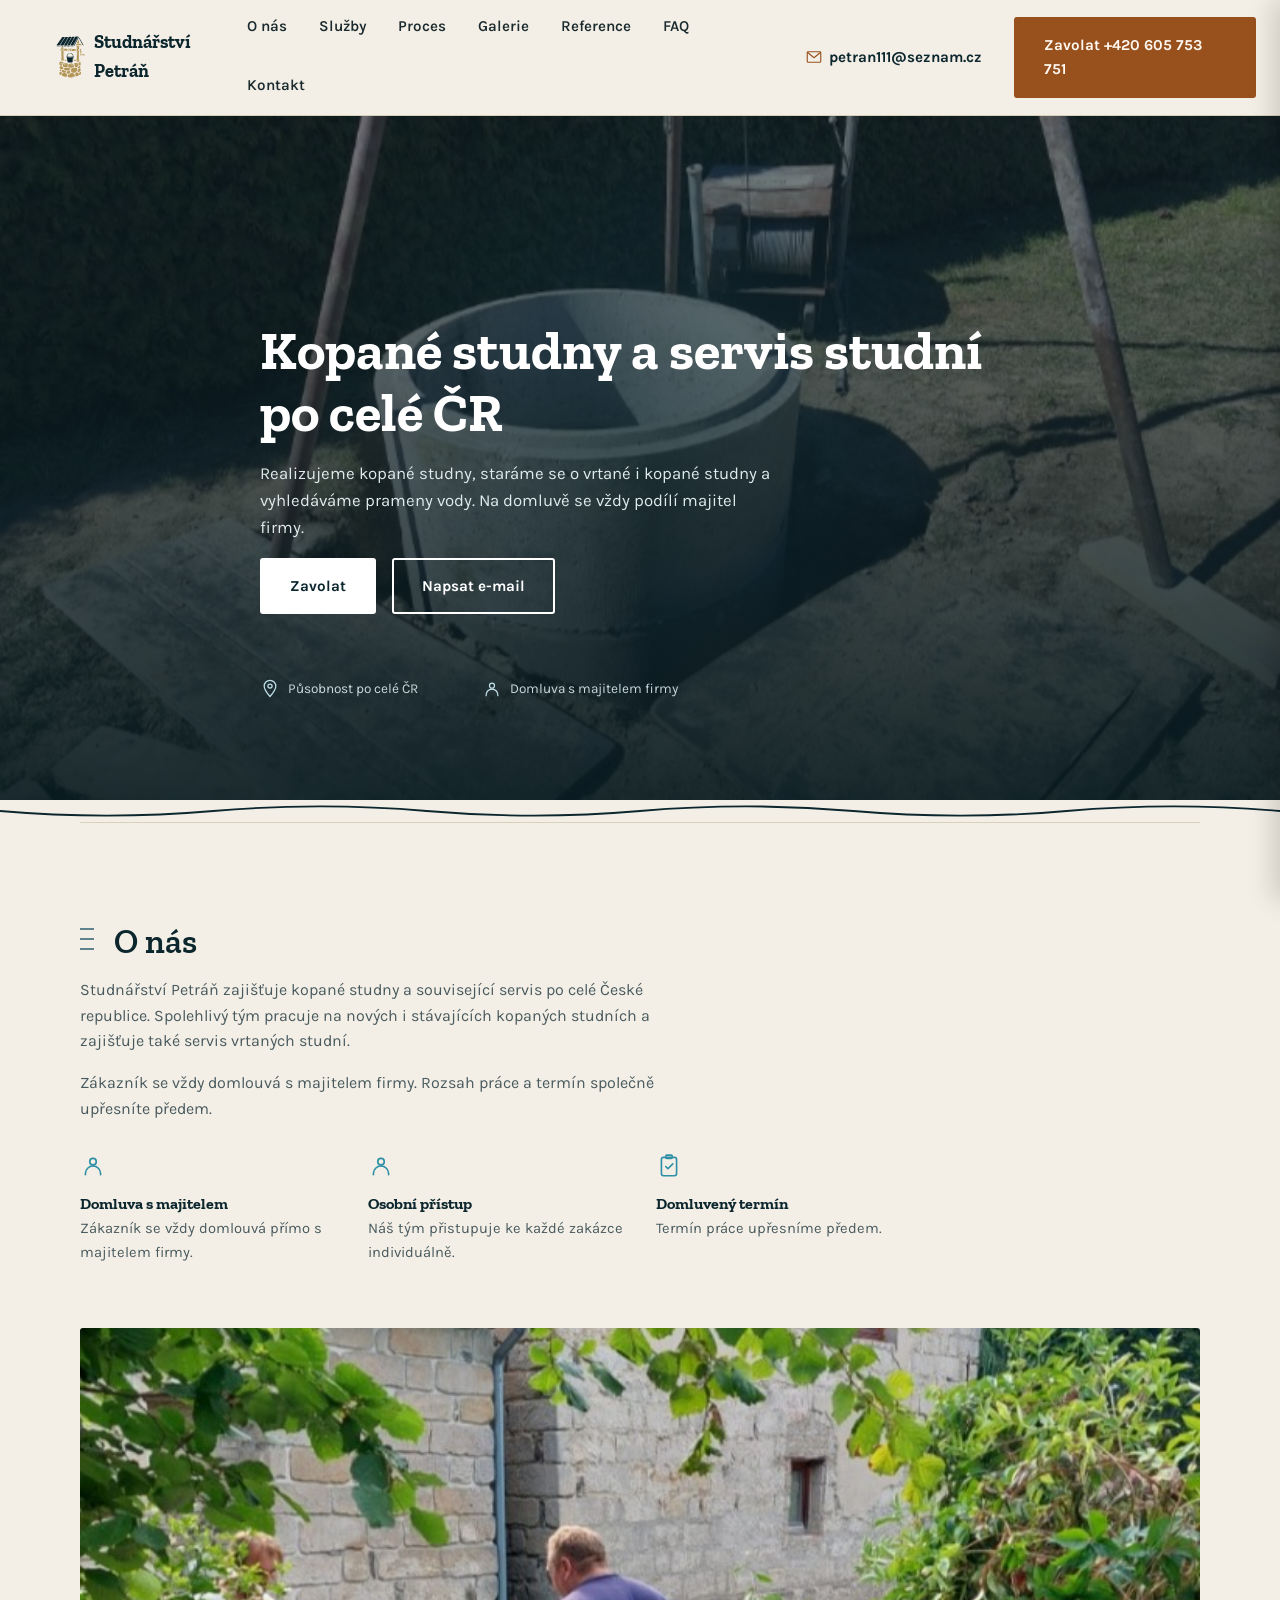
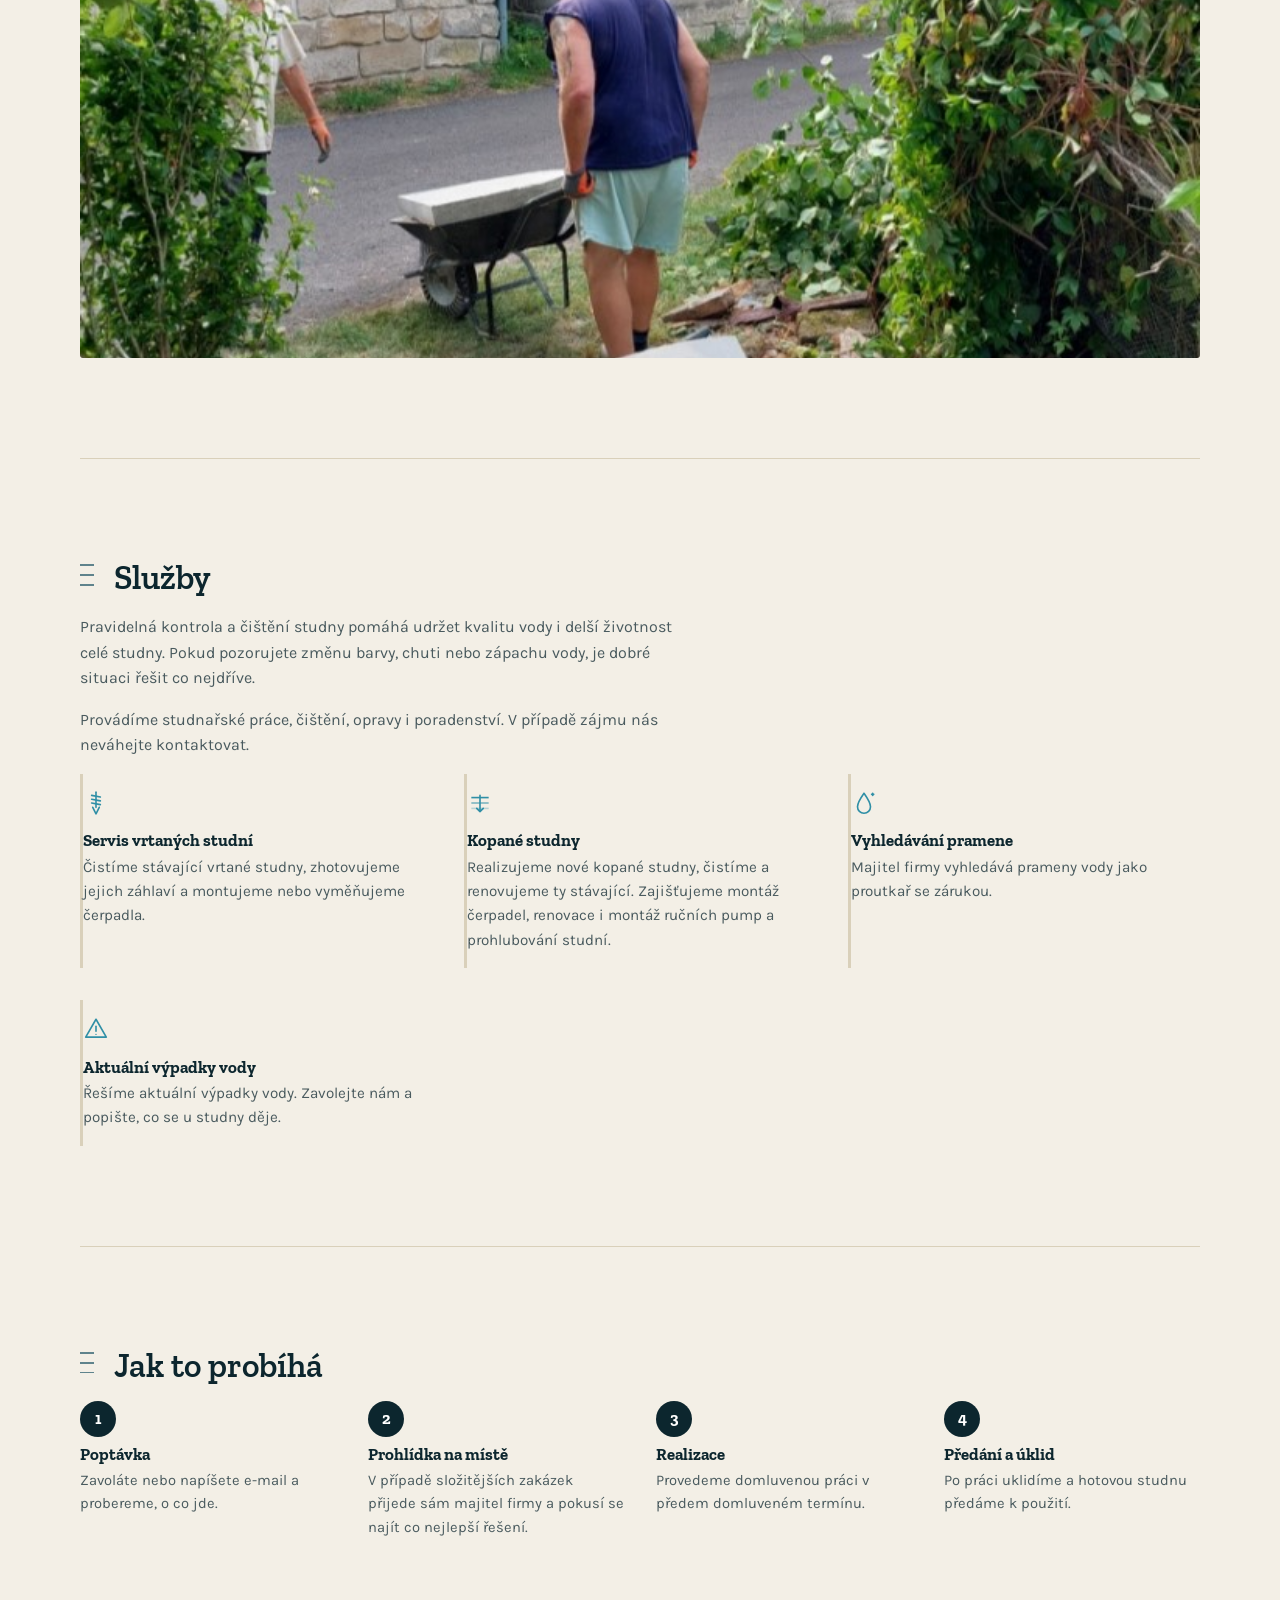
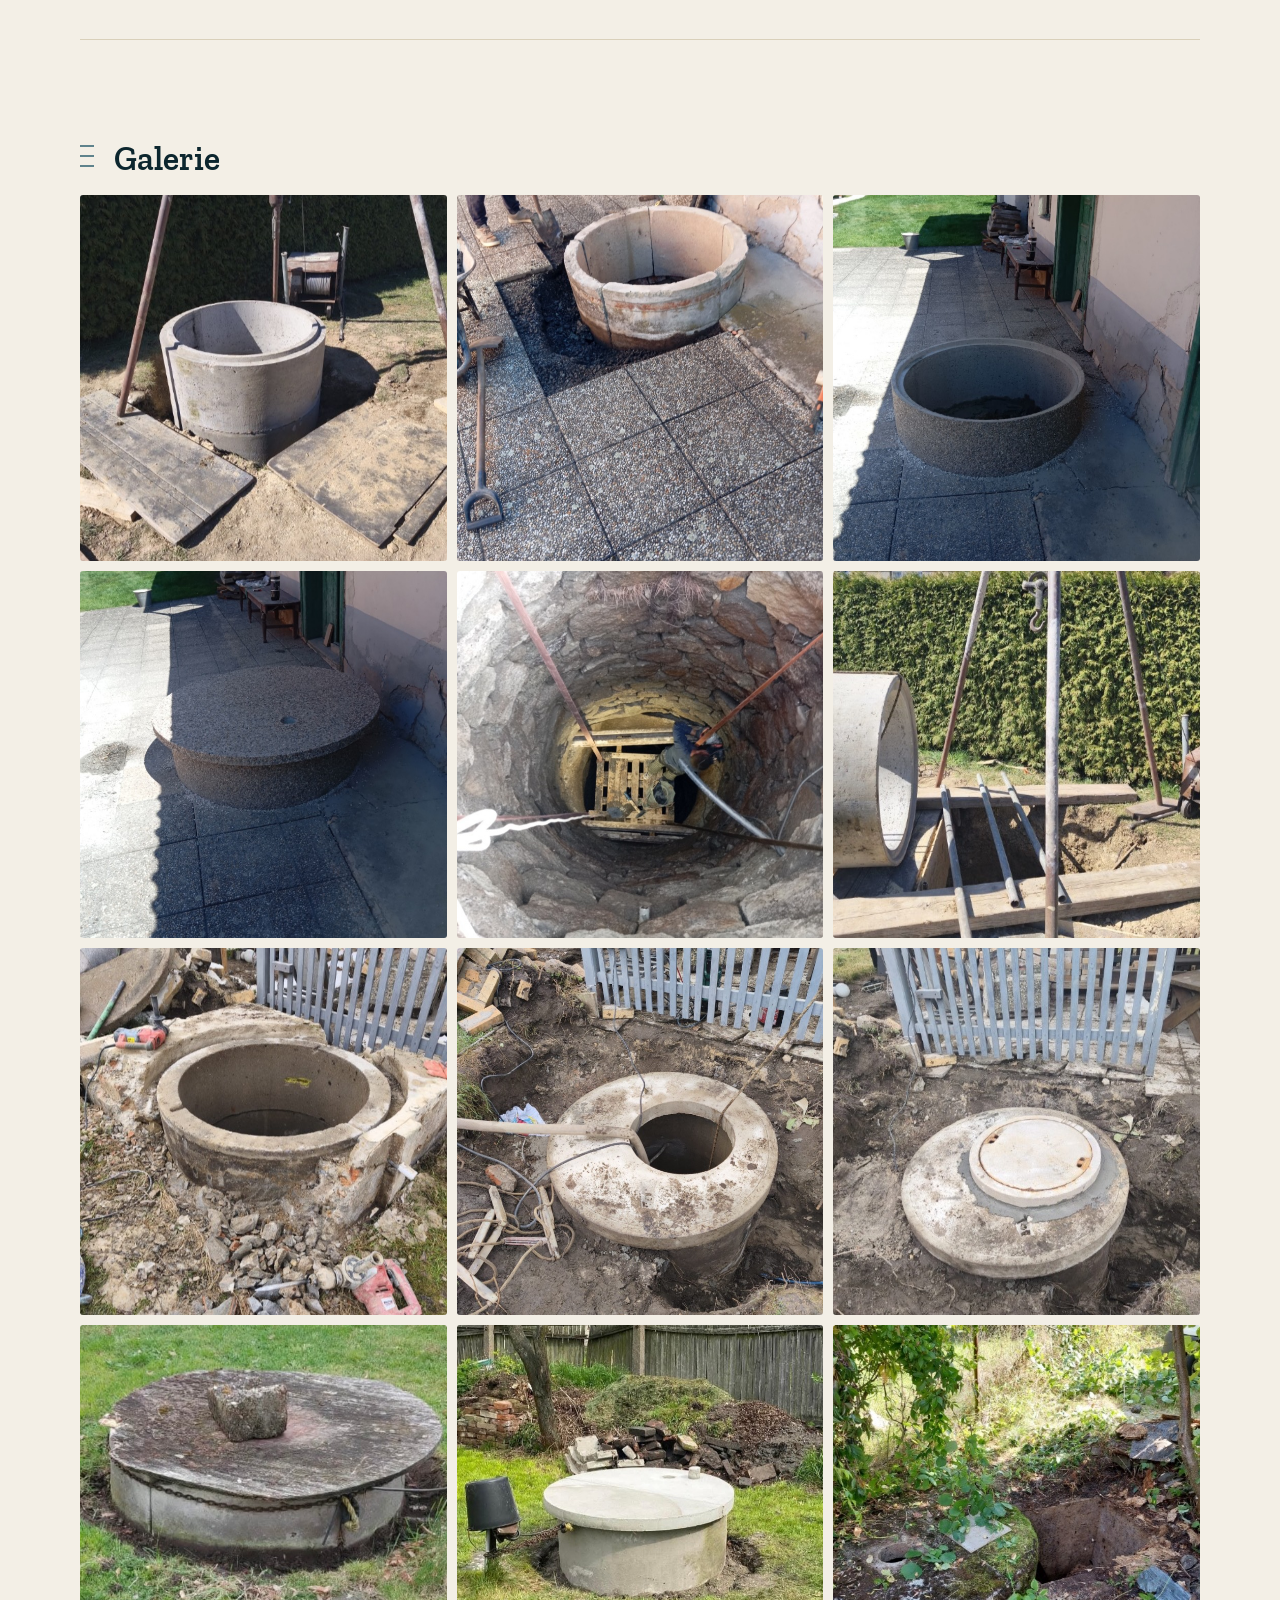
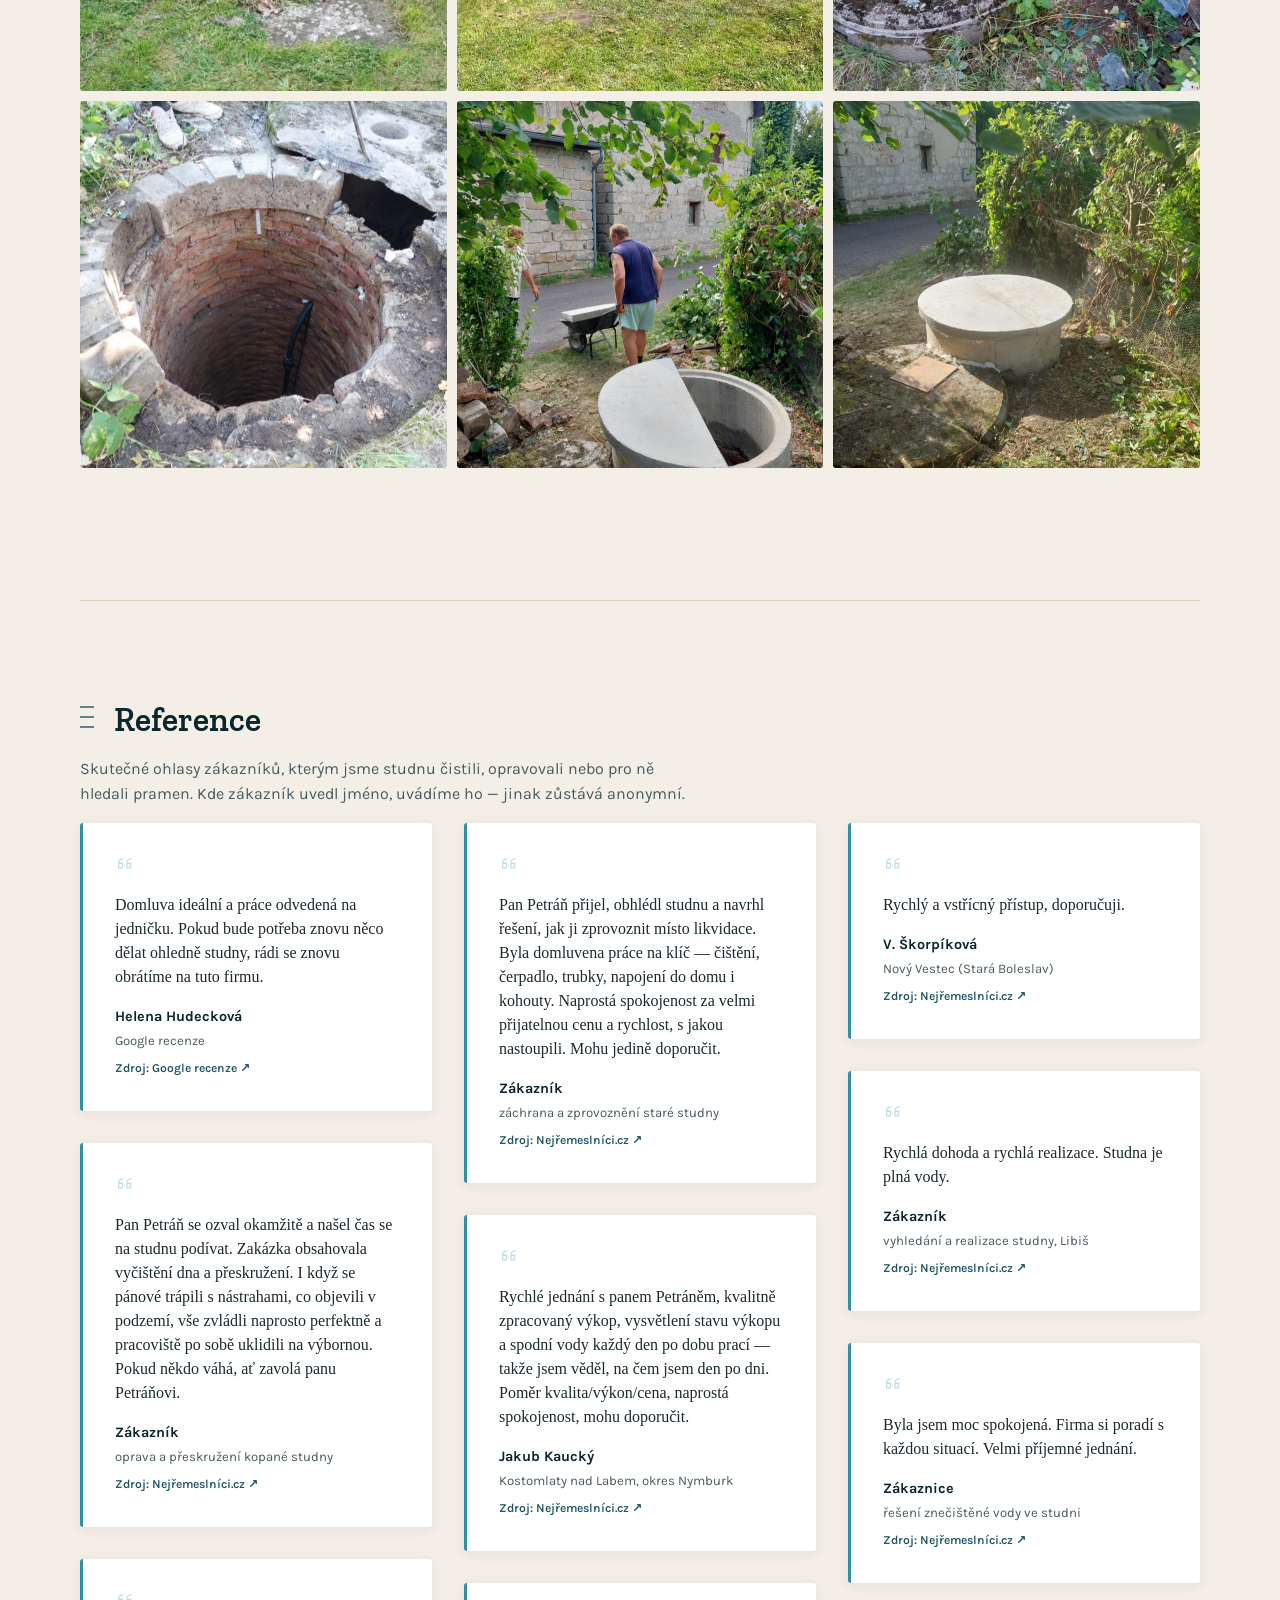
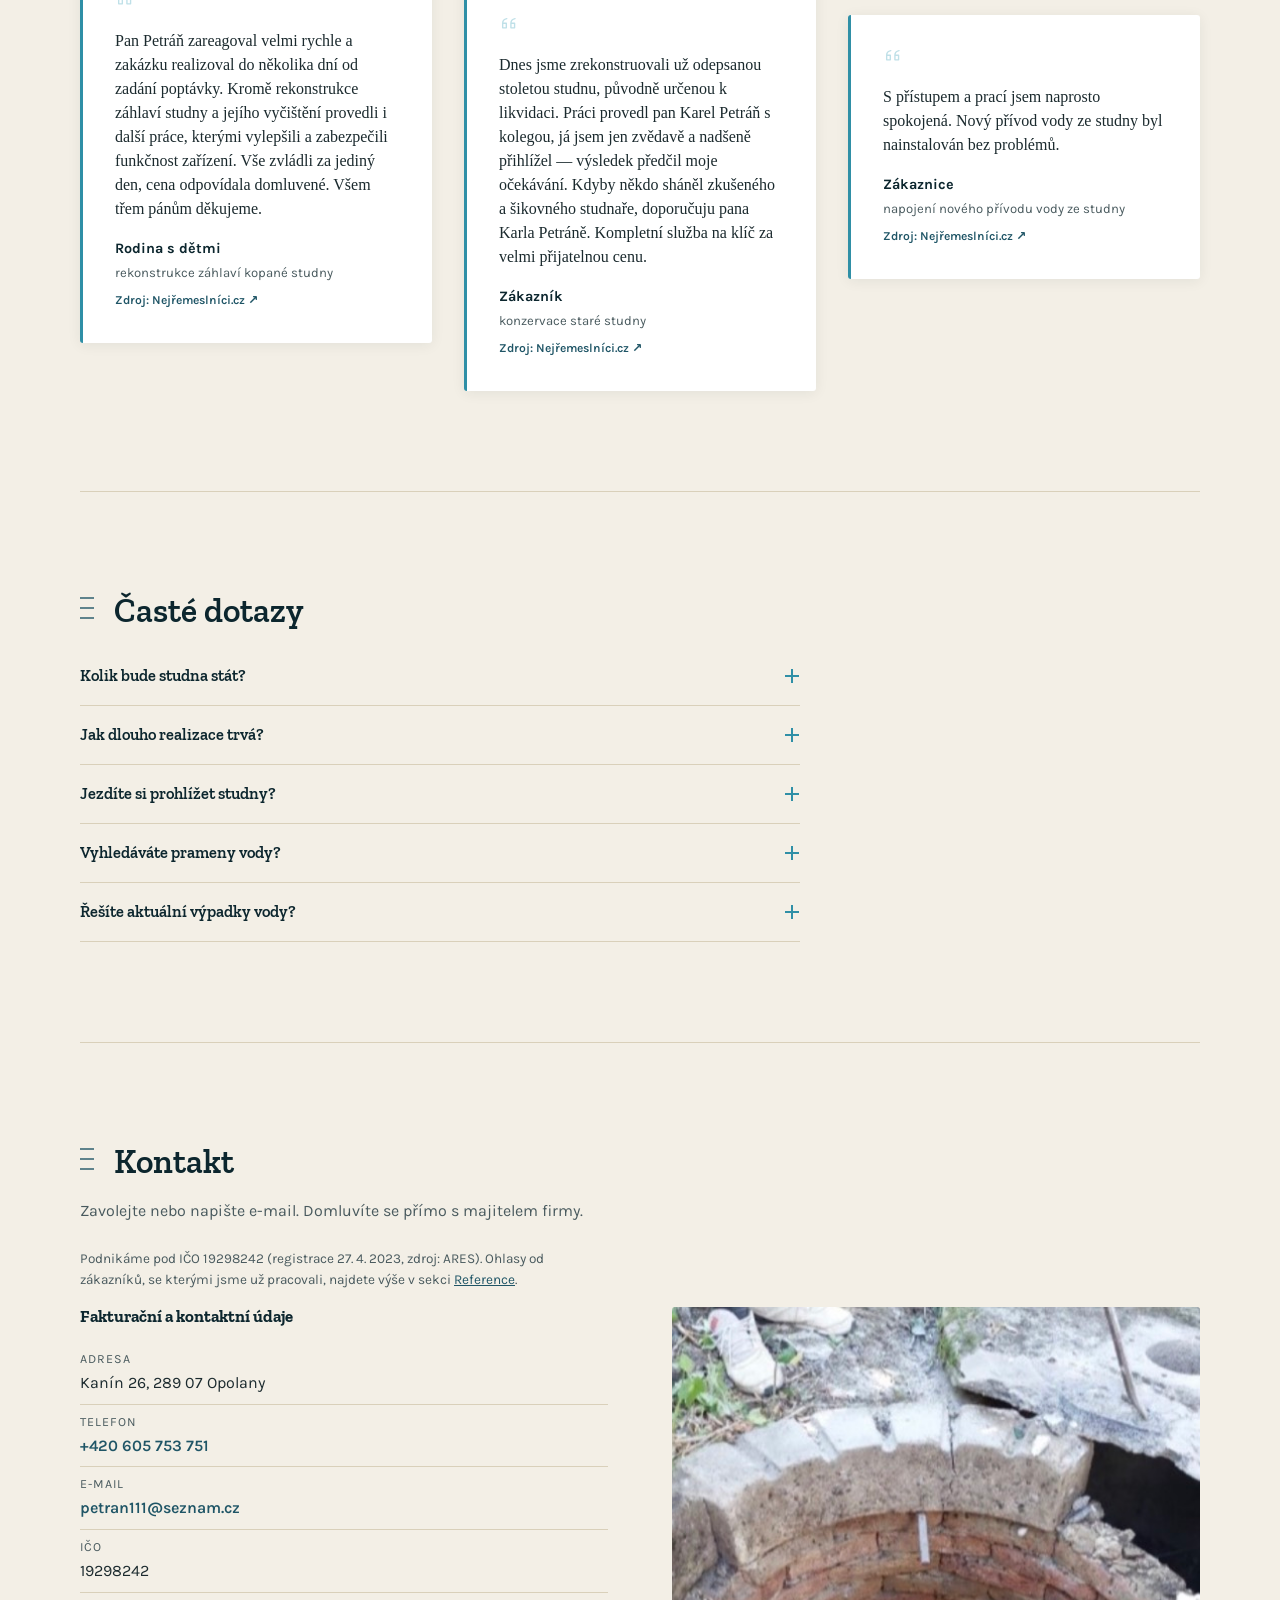
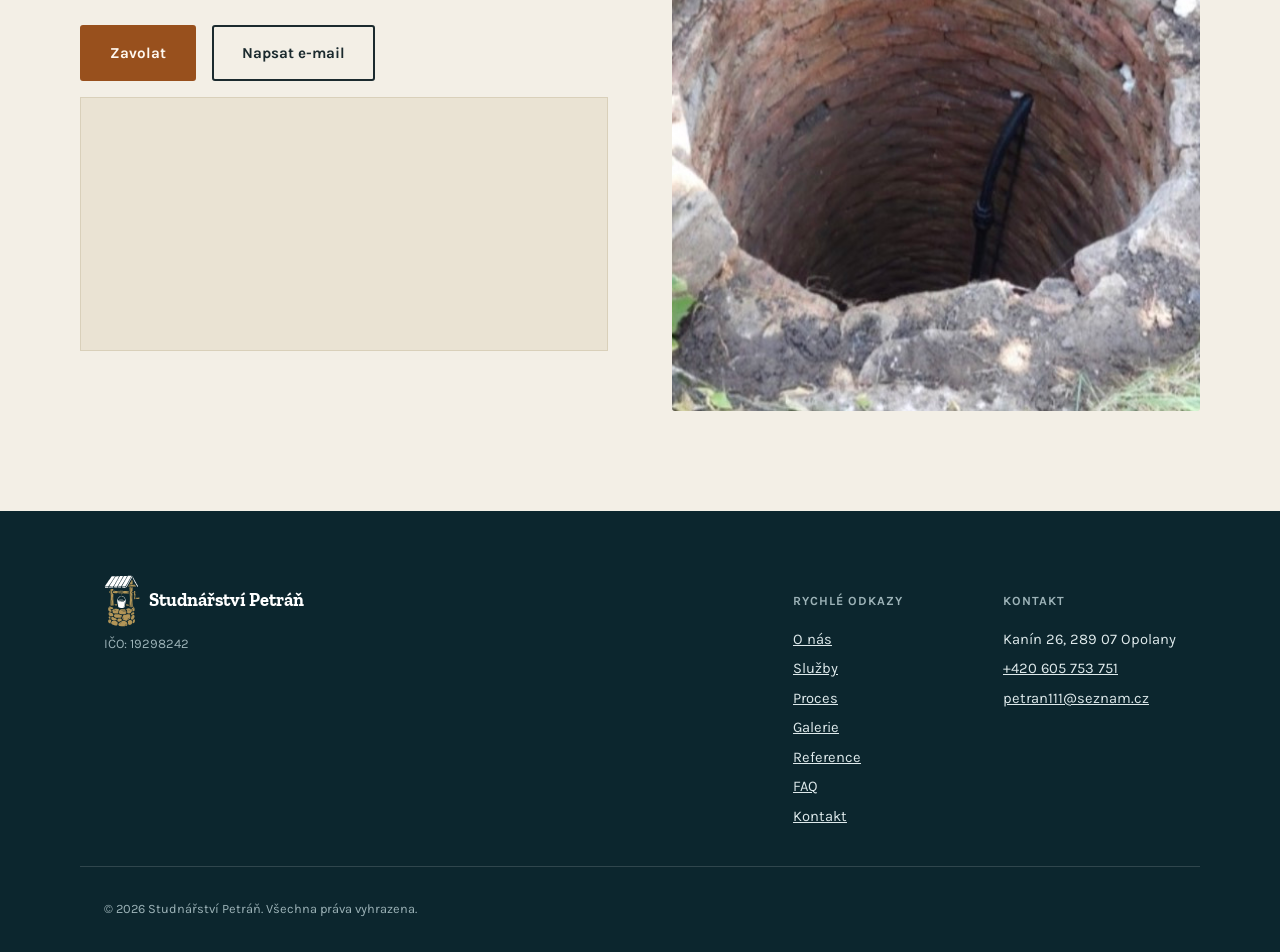
==== commit 06c234d0: "Galerie: nové pořadí fotek a popisky postupu práce podle klienta Co-Authored-By: Claude Opus 5.5 <no" ====
--- a/index.html
+++ b/index.html
@@ -278,20 +278,20 @@
   <h2>Galerie</h2>
   <div class="media-grid">
     <button type="button" class="img gallery-item" data-caption="Osazená skruž kopané studny"><img src="images/gallery/studna-02.jpg" alt="Betonová skruž osazená v zemi pod trojnožkou s vrátkem, vedle odložené dřevěné kryty" loading="lazy" width="720" height="530"></button>
-    <button type="button" class="img gallery-item" data-caption="Studna u domu, postup práce: nová skruž osazená v dlažbě"><img src="images/gallery/studna-09.jpg" alt="Betonová skruž osazená na dlažbě vedle domu jako záhlaví kopané studny" loading="lazy" width="720" height="935"></button>
-    <button type="button" class="img gallery-item" data-caption="Studna u domu, postup práce: skruž přikrytá betonovým poklopem"><img src="images/gallery/studna-11.jpg" alt="Kulatý teracový poklop na záhlaví studny na dlážděné ploše u domu" loading="lazy" width="720" height="931"></button>
-    <button type="button" class="img gallery-item" data-caption="Studna u domu, postup práce: skruž ve výkopu v dlažbě"><img src="images/gallery/studna-07.jpg" alt="Stará kamenná skruž studny obklopená čerstvým výkopem při přeskružení" loading="lazy" width="720" height="934"></button>
-    <button type="button" class="img gallery-item" data-caption="Hotové záhlaví studny s kovovým poklopem"><img src="images/gallery/studna-10.jpg" alt="Betonové záhlaví studny s kruhovým kovovým poklopem a otvory pro šrouby" loading="lazy" width="704" height="532"></button>
+    <button type="button" class="img gallery-item" data-caption="Studna u domu, postup 1/3: skruž ve výkopu v dlažbě"><img src="images/gallery/studna-07.jpg" alt="Stará kamenná skruž studny obklopená čerstvým výkopem při přeskružení" loading="lazy" width="720" height="934"></button>
+    <button type="button" class="img gallery-item" data-caption="Studna u domu, postup 2/3: nová skruž osazená v dlažbě"><img src="images/gallery/studna-09.jpg" alt="Betonová skruž osazená na dlažbě vedle domu jako záhlaví kopané studny" loading="lazy" width="720" height="935"></button>
+    <button type="button" class="img gallery-item" data-caption="Studna u domu, postup 3/3: skruž přikrytá poklopem"><img src="images/gallery/studna-11.jpg" alt="Kulatý teracový poklop na záhlaví studny na dlážděné ploše u domu" loading="lazy" width="720" height="931"></button>
     <button type="button" class="img gallery-item" data-caption="Práce uvnitř studny"><img src="images/gallery/studna-08.jpg" alt="Pohled shora do kamenné studny s dělníkem stojícím uvnitř na dřevěné plošině" loading="lazy" width="720" height="929"></button>
-    <button type="button" class="img gallery-item" data-caption="Skruž studny po osazení do výkopu"><img src="images/gallery/studna-15.jpg" alt="Betonová skruž kopané studny zapuštěná do země, vedle vyvedené kabely" loading="lazy" width="720" height="940"></button>
-    <button type="button" class="img gallery-item" data-caption="Dovoz materiálu na stavbu studny"><img src="images/gallery/studna-12.jpg" alt="Muž s kolečkem u nově osazené betonové skruže studny na zahradě" loading="lazy" width="720" height="952"></button>
-    <button type="button" class="img gallery-item" data-caption="Pohled do vyčištěné studny"><img src="images/gallery/studna-14.jpg" alt="Pohled shora do cihlové studny s hadicí čerpadla uvnitř" loading="lazy" width="720" height="518"></button>
-    <button type="button" class="img gallery-item" data-caption="Oprava a rozšíření záhlaví studny"><img src="images/gallery/studna-06.jpg" alt="Otevřené záhlaví studny s vybouraným betonovým a cihlovým lemem při opravě" loading="lazy" width="720" height="523"></button>
     <button type="button" class="img gallery-item" data-caption="Skruž připravená ke spuštění do výkopu"><img src="images/gallery/studna-01.jpg" alt="Betonová skruž položená vedle vykopané jámy, nad ní trojnožka s vrátkem" loading="lazy" width="720" height="523"></button>
-    <button type="button" class="img gallery-item" data-caption="Záhlaví studny po rekonstrukci"><img src="images/gallery/studna-13.jpg" alt="Betonové záhlaví studny na trávníku, v pozadí hromada suti po rekonstrukci" loading="lazy" width="720" height="699"></button>
-    <button type="button" class="img gallery-item" data-caption="Stará studna v zarostlém terénu"><img src="images/gallery/studna-05.jpg" alt="Stará kamenná deska záhlaví studny zarostlá v zeleni, vedle otevřená vykopaná jáma" loading="lazy" width="720" height="526"></button>
-    <button type="button" class="img gallery-item" data-caption="Starší studna se zarostlým poklopem"><img src="images/gallery/studna-03.jpg" alt="Betonový poklop studny na trávníku, částečně zarostlý mechem, s kamenem jako přítěží" loading="lazy" width="716" height="517"></button>
-    <button type="button" class="img gallery-item" data-caption="Dokončené záhlaví studny u domu"><img src="images/gallery/studna-04.jpg" alt="Kulaté betonové víko záhlaví studny v zahradě u kamenné budovy" loading="lazy" width="720" height="945"></button>
+    <button type="button" class="img gallery-item" data-caption="Studna u plotu, postup 1/3: vybourané staré záhlaví"><img src="images/gallery/studna-06.jpg" alt="Otevřené záhlaví studny s vybouraným betonovým a cihlovým lemem při opravě" loading="lazy" width="720" height="523"></button>
+    <button type="button" class="img gallery-item" data-caption="Studna u plotu, postup 2/3: osazená nová skruž"><img src="images/gallery/studna-15.jpg" alt="Betonová skruž kopané studny zapuštěná do země, vedle vyvedené kabely" loading="lazy" width="720" height="940"></button>
+    <button type="button" class="img gallery-item" data-caption="Studna u plotu, postup 3/3: hotové záhlaví s kovovým poklopem"><img src="images/gallery/studna-10.jpg" alt="Betonové záhlaví studny s kruhovým kovovým poklopem a otvory pro šrouby" loading="lazy" width="704" height="532"></button>
+    <button type="button" class="img gallery-item" data-caption="Studna v trávníku, před: starý zarostlý poklop"><img src="images/gallery/studna-03.jpg" alt="Betonový poklop studny na trávníku, částečně zarostlý mechem, s kamenem jako přítěží" loading="lazy" width="716" height="517"></button>
+    <button type="button" class="img gallery-item" data-caption="Studna v trávníku, po: nové betonové záhlaví"><img src="images/gallery/studna-13.jpg" alt="Betonové záhlaví studny na trávníku, v pozadí hromada suti po rekonstrukci" loading="lazy" width="720" height="699"></button>
+    <button type="button" class="img gallery-item" data-caption="Studna u kamenného domu, postup 1/4: stará zarostlá studna a výkop"><img src="images/gallery/studna-05.jpg" alt="Stará kamenná deska záhlaví studny zarostlá v zeleni, vedle otevřená vykopaná jáma" loading="lazy" width="720" height="526"></button>
+    <button type="button" class="img gallery-item" data-caption="Studna u kamenného domu, postup 2/4: odkrytá původní cihlová studna"><img src="images/gallery/studna-14.jpg" alt="Pohled shora do cihlové studny s hadicí čerpadla uvnitř" loading="lazy" width="720" height="518"></button>
+    <button type="button" class="img gallery-item" data-caption="Studna u kamenného domu, postup 3/4: osazení nové skruže a poklopu"><img src="images/gallery/studna-12.jpg" alt="Muž s kolečkem u nově osazené betonové skruže studny na zahradě" loading="lazy" width="720" height="952"></button>
+    <button type="button" class="img gallery-item" data-caption="Studna u kamenného domu, postup 4/4: hotové záhlaví"><img src="images/gallery/studna-04.jpg" alt="Kulaté betonové víko záhlaví studny v zahradě u kamenné budovy" loading="lazy" width="720" height="945"></button>
   </div>
 </section>
 
